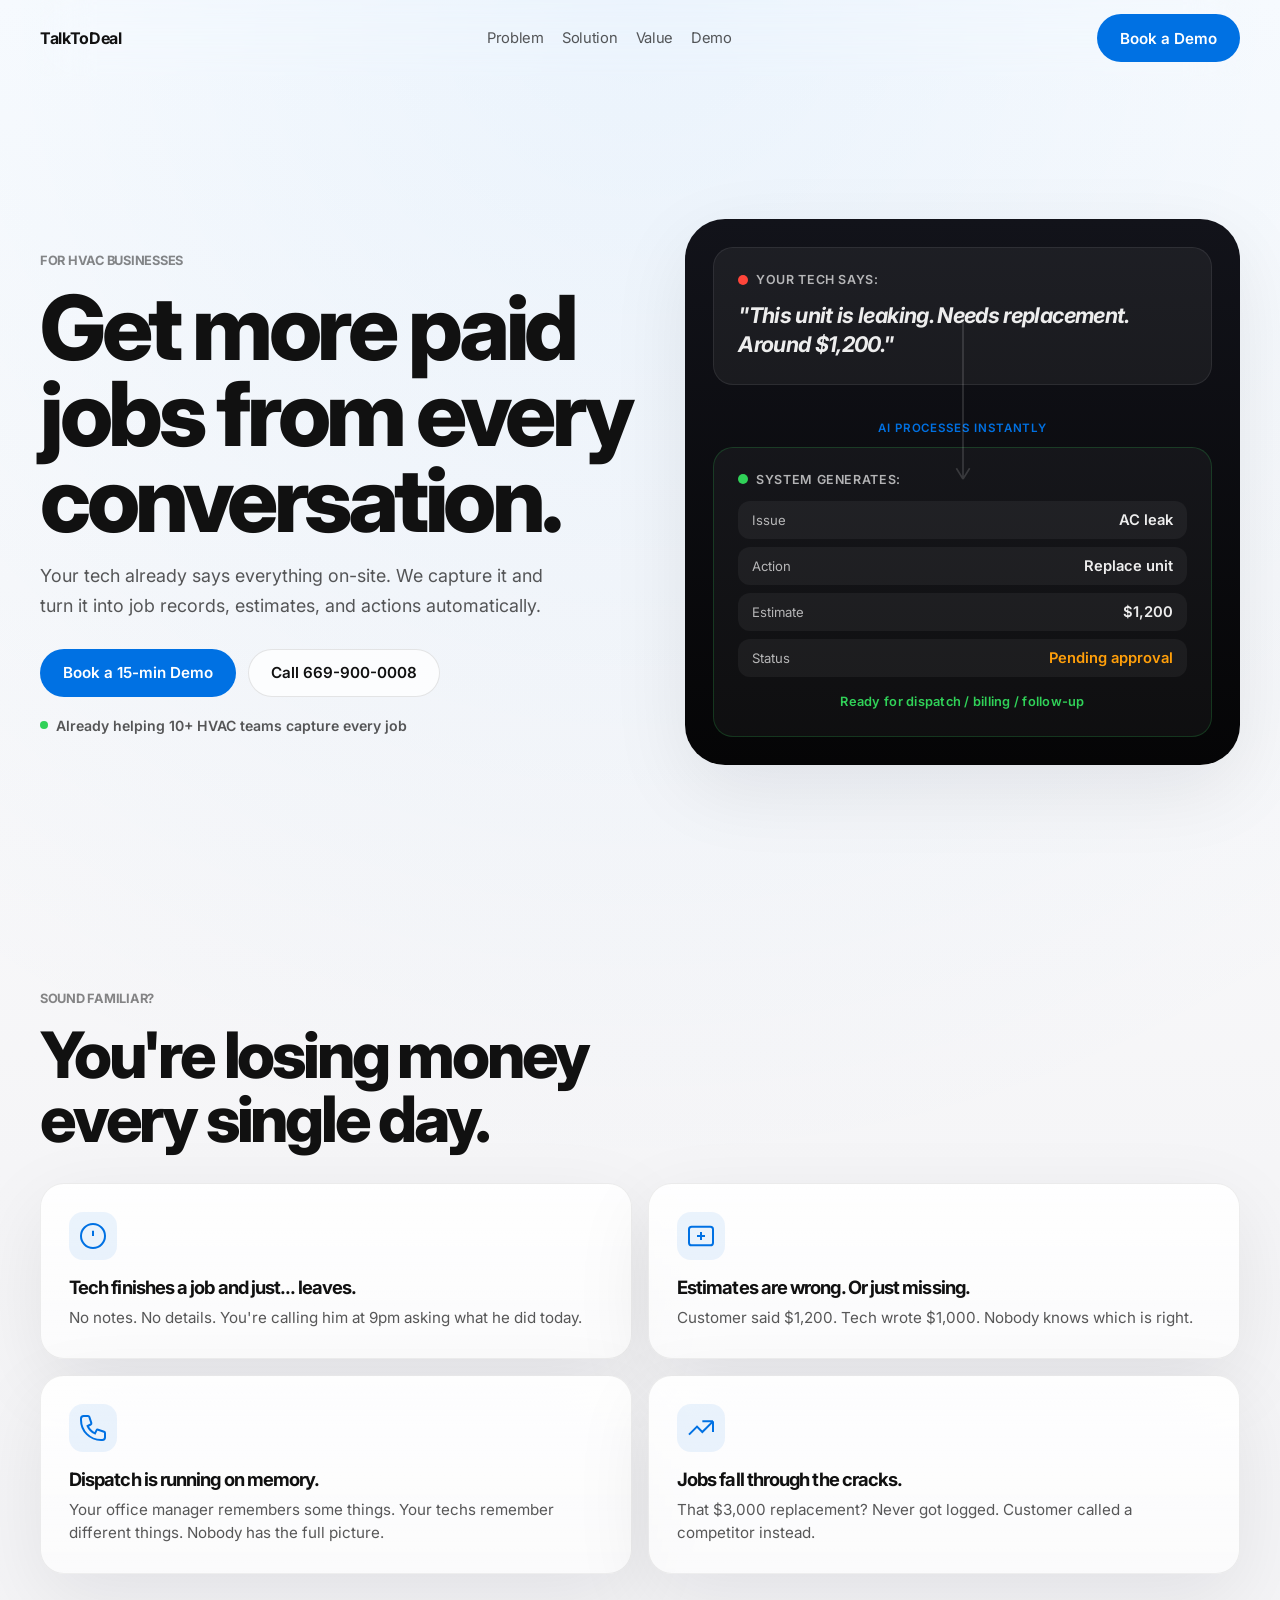
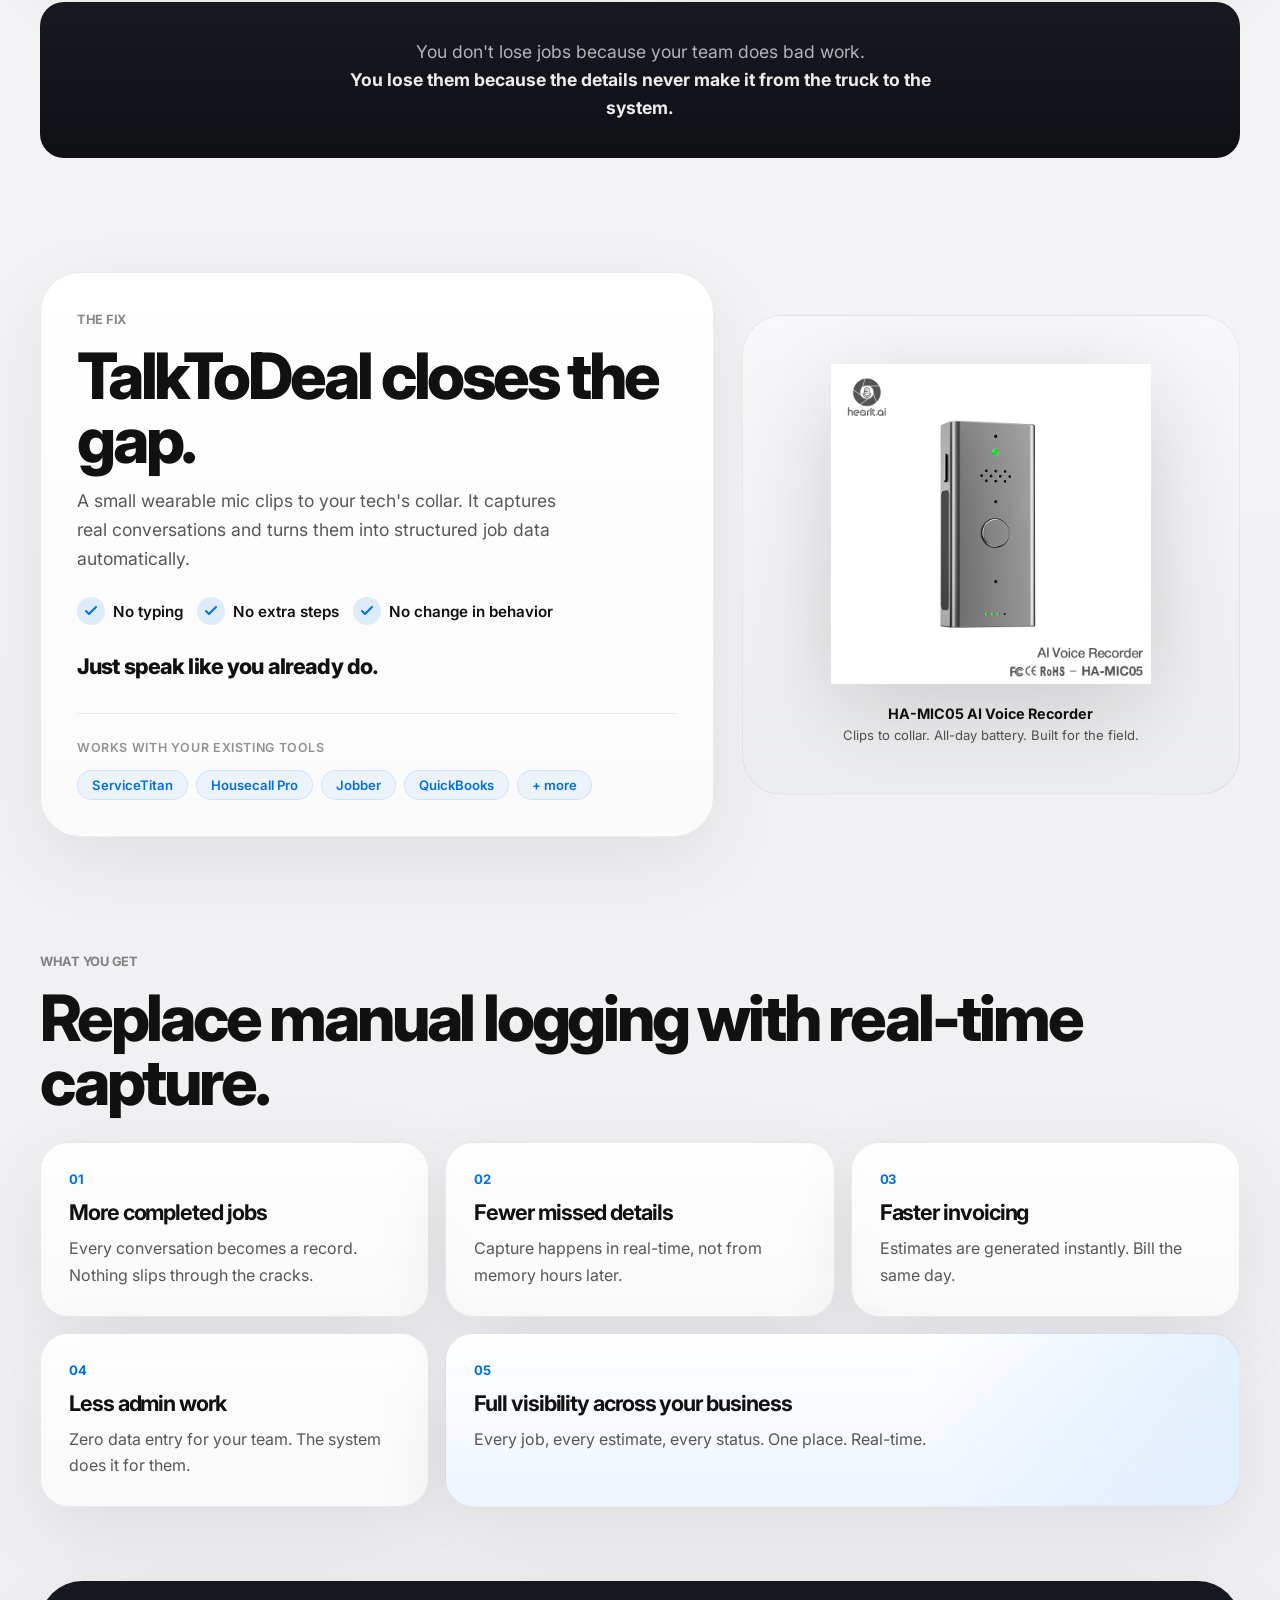
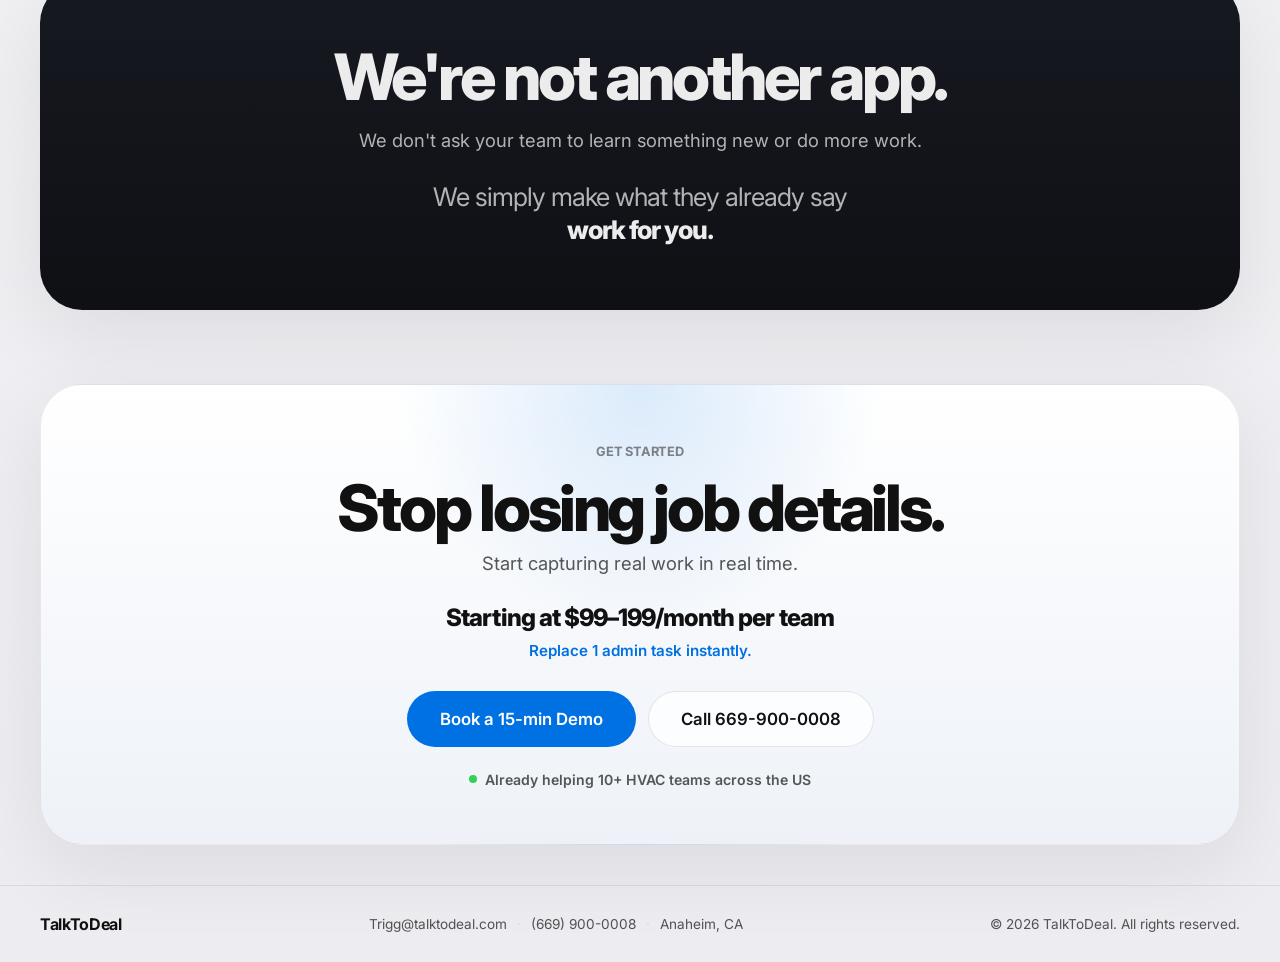
==== index.html @ 6508dcfc "HVAC landing page - production ready - Hero with live demo flow (speech → AI → structured data) - Pa" ====
<!DOCTYPE html>
<html lang="en">
<head>
  <meta charset="UTF-8">
  <meta name="viewport" content="width=device-width, initial-scale=1.0">
  <title>TalkToDeal | Turn Job Conversations Into Revenue</title>
  <meta
    name="description"
    content="TalkToDeal captures what your HVAC techs already say on-site and turns it into job records, estimates, and actions automatically. No typing. No extra steps."
  >
  <link rel="preconnect" href="https://fonts.googleapis.com">
  <link rel="preconnect" href="https://fonts.gstatic.com" crossorigin>
  <link
    href="https://fonts.googleapis.com/css2?family=Inter:wght@400;500;600;700;800&display=swap"
    rel="stylesheet"
  >
  <link rel="stylesheet" href="styles.css">
</head>
<body>
  <header class="topbar">
    <a class="brand" href="#hero">TalkToDeal</a>
    <nav class="topnav" aria-label="Primary">
      <a href="#pain">Problem</a>
      <a href="#solution">Solution</a>
      <a href="#value">Value</a>
      <a href="#cta">Demo</a>
    </nav>
    <a class="button primary nav-cta" href="https://calendar.app.google/aU3fdfyDQUxhAjFu5" target="_blank" rel="noopener">Book a Demo</a>
  </header>

  <main>
    <!-- ═══ Screen 1: Hero + Live Demo (merged) ═══ -->
    <section class="hero section" id="hero">
      <div class="hero-copy reveal">
        <p class="eyebrow">For HVAC businesses</p>
        <h1>Get more paid jobs from every conversation.</h1>
        <p class="hero-lead">
          Your tech already says everything on-site.
          We capture it and turn it into job records, estimates, and actions automatically.
        </p>
        <div class="actions">
          <a class="button primary" href="https://calendar.app.google/aU3fdfyDQUxhAjFu5" target="_blank" rel="noopener">Book a 15-min Demo</a>
          <a class="button secondary" href="tel:6699000008">Call 669-900-0008</a>
        </div>
        <div class="hero-proof">
          <span class="proof-dot"></span>
          Already helping 10+ HVAC teams capture every job
        </div>
      </div>

      <!-- Hero right: LIVE DEMO (not abstract art) -->
      <div class="hero-demo reveal">
        <div class="demo-input">
          <div class="demo-label">
            <span class="demo-dot recording"></span>
            Your tech says:
          </div>
          <blockquote>
            "This unit is leaking. Needs replacement. Around $1,200."
          </blockquote>
        </div>

        <div class="demo-arrow-h">
          <svg width="100%" height="24" viewBox="0 0 200 24" preserveAspectRatio="none">
            <path d="M0 12h180m0 0l-12-8m12 8l-12 8" stroke="rgba(255,255,255,0.3)" stroke-width="2" fill="none"/>
          </svg>
          <span>AI processes instantly</span>
        </div>

        <div class="demo-output-dark">
          <div class="demo-label">
            <span class="demo-dot generated"></span>
            System generates:
          </div>
          <div class="output-table-dark">
            <div class="output-row-dark">
              <span>Issue</span><strong>AC leak</strong>
            </div>
            <div class="output-row-dark">
              <span>Action</span><strong>Replace unit</strong>
            </div>
            <div class="output-row-dark">
              <span>Estimate</span><strong>$1,200</strong>
            </div>
            <div class="output-row-dark">
              <span>Status</span><strong class="status-orange">Pending approval</strong>
            </div>
          </div>
          <p class="output-ready">Ready for dispatch / billing / follow-up</p>
        </div>
      </div>
    </section>

    <!-- ═══ Screen 2: Pain Points (raw, real language) ═══ -->
    <section class="pain section" id="pain">
      <div class="pain-header reveal">
        <p class="eyebrow">Sound familiar?</p>
        <h2>You're losing money every single day.</h2>
      </div>

      <div class="pain-grid">
        <article class="pain-card reveal">
          <div class="pain-icon">
            <svg width="32" height="32" viewBox="0 0 24 24" fill="none" stroke="currentColor" stroke-width="1.5">
              <path d="M12 8v4m0 4h.01M21 12a9 9 0 11-18 0 9 9 0 0118 0z"/>
            </svg>
          </div>
          <h3>Tech finishes a job and just... leaves.</h3>
          <p>No notes. No details. You're calling him at 9pm asking what he did today.</p>
        </article>
        <article class="pain-card reveal">
          <div class="pain-icon">
            <svg width="32" height="32" viewBox="0 0 24 24" fill="none" stroke="currentColor" stroke-width="1.5">
              <path d="M9 12h6m-3-3v6m-7 4h14a2 2 0 002-2V7a2 2 0 00-2-2H5a2 2 0 00-2 2v10a2 2 0 002 2z"/>
            </svg>
          </div>
          <h3>Estimates are wrong. Or just missing.</h3>
          <p>Customer said $1,200. Tech wrote $1,000. Nobody knows which is right.</p>
        </article>
        <article class="pain-card reveal">
          <div class="pain-icon">
            <svg width="32" height="32" viewBox="0 0 24 24" fill="none" stroke="currentColor" stroke-width="1.5">
              <path d="M3 5a2 2 0 012-2h3.28a1 1 0 01.948.684l1.498 4.493a1 1 0 01-.502 1.21l-2.257 1.13a11.042 11.042 0 005.516 5.516l1.13-2.257a1 1 0 011.21-.502l4.493 1.498a1 1 0 01.684.949V19a2 2 0 01-2 2h-1C9.716 21 3 14.284 3 6V5z"/>
            </svg>
          </div>
          <h3>Dispatch is running on memory.</h3>
          <p>Your office manager remembers some things. Your techs remember different things. Nobody has the full picture.</p>
        </article>
        <article class="pain-card reveal">
          <div class="pain-icon">
            <svg width="32" height="32" viewBox="0 0 24 24" fill="none" stroke="currentColor" stroke-width="1.5">
              <path d="M13 7h8m0 0v8m0-8l-8 8-4-4-6 6"/>
            </svg>
          </div>
          <h3>Jobs fall through the cracks.</h3>
          <p>That $3,000 replacement? Never got logged. Customer called a competitor instead.</p>
        </article>
      </div>

      <div class="pain-bottom reveal">
        <p class="pain-insight">
          You don't lose jobs because your team does bad work.<br>
          <strong>You lose them because the details never make it from the truck to the system.</strong>
        </p>
      </div>
    </section>

    <!-- ═══ Screen 3: Solution + Real Product Photo ═══ -->
    <section class="solution section" id="solution">
      <div class="solution-content reveal">
        <p class="eyebrow">The Fix</p>
        <h2>TalkToDeal closes the gap.</h2>
        <p class="solution-lead">
          A small wearable mic clips to your tech's collar.
          It captures real conversations and turns them into structured job data automatically.
        </p>
        <div class="solution-points">
          <div class="sol-point">
            <span class="sol-check">
              <svg width="20" height="20" viewBox="0 0 20 20" fill="none">
                <path d="M5 10l3 3 7-7" stroke="#0071e3" stroke-width="2" stroke-linecap="round" stroke-linejoin="round"/>
              </svg>
            </span>
            No typing
          </div>
          <div class="sol-point">
            <span class="sol-check">
              <svg width="20" height="20" viewBox="0 0 20 20" fill="none">
                <path d="M5 10l3 3 7-7" stroke="#0071e3" stroke-width="2" stroke-linecap="round" stroke-linejoin="round"/>
              </svg>
            </span>
            No extra steps
          </div>
          <div class="sol-point">
            <span class="sol-check">
              <svg width="20" height="20" viewBox="0 0 20 20" fill="none">
                <path d="M5 10l3 3 7-7" stroke="#0071e3" stroke-width="2" stroke-linecap="round" stroke-linejoin="round"/>
              </svg>
            </span>
            No change in behavior
          </div>
        </div>
        <p class="solution-tagline">Just speak like you already do.</p>

        <!-- Integrations trust bar -->
        <div class="integrations">
          <p class="integrations-label">Works with your existing tools</p>
          <div class="integrations-list">
            <span class="integration-chip">ServiceTitan</span>
            <span class="integration-chip">Housecall Pro</span>
            <span class="integration-chip">Jobber</span>
            <span class="integration-chip">QuickBooks</span>
            <span class="integration-chip">+ more</span>
          </div>
        </div>
      </div>

      <div class="solution-visual reveal">
        <img
          src="HA-MIC05.png"
          alt="TalkToDeal HA-MIC05 AI Voice Recorder - wearable microphone for HVAC techs"
          class="product-photo"
          width="400"
          height="400"
          loading="lazy"
        >
        <p class="product-caption">HA-MIC05 AI Voice Recorder<br><span>Clips to collar. All-day battery. Built for the field.</span></p>
      </div>
    </section>

    <!-- ═══ Screen 4: Value ═══ -->
    <section class="value section" id="value">
      <div class="section-head reveal">
        <p class="eyebrow">What You Get</p>
        <h2>Replace manual logging with real-time capture.</h2>
      </div>

      <div class="value-grid">
        <article class="value-card reveal">
          <div class="value-num">01</div>
          <h3>More completed jobs</h3>
          <p>Every conversation becomes a record. Nothing slips through the cracks.</p>
        </article>
        <article class="value-card reveal">
          <div class="value-num">02</div>
          <h3>Fewer missed details</h3>
          <p>Capture happens in real-time, not from memory hours later.</p>
        </article>
        <article class="value-card reveal">
          <div class="value-num">03</div>
          <h3>Faster invoicing</h3>
          <p>Estimates are generated instantly. Bill the same day.</p>
        </article>
        <article class="value-card reveal">
          <div class="value-num">04</div>
          <h3>Less admin work</h3>
          <p>Zero data entry for your team. The system does it for them.</p>
        </article>
        <article class="value-card large reveal">
          <div class="value-num">05</div>
          <h3>Full visibility across your business</h3>
          <p>Every job, every estimate, every status. One place. Real-time.</p>
        </article>
      </div>
    </section>

    <!-- ═══ Screen 5: Differentiator ═══ -->
    <section class="diff section" id="diff">
      <div class="diff-panel reveal">
        <h2>We're not another app.</h2>
        <p class="diff-sub">
          We don't ask your team to learn something new or do more work.
        </p>
        <p class="diff-tagline">
          We simply make what they already say<br>
          <strong>work for you.</strong>
        </p>
      </div>
    </section>

    <!-- ═══ Screen 6: CTA ═══ -->
    <section class="closing section" id="cta">
      <div class="closing-panel reveal">
        <p class="eyebrow">Get Started</p>
        <h2>Stop losing job details.</h2>
        <p class="closing-sub">Start capturing real work in real time.</p>
        <div class="closing-price">Starting at $99&ndash;199/month per team</div>
        <p class="closing-value">Replace 1 admin task instantly.</p>
        <div class="actions">
          <a class="button primary large-btn" href="https://calendar.app.google/aU3fdfyDQUxhAjFu5" target="_blank" rel="noopener">Book a 15-min Demo</a>
          <a class="button secondary large-btn" href="tel:6699000008">Call 669-900-0008</a>
        </div>
        <div class="closing-proof">
          <span class="proof-dot"></span>
          Already helping 10+ HVAC teams across the US
        </div>
      </div>
    </section>
  </main>

  <footer class="footer">
    <div class="footer-inner">
      <span class="brand">TalkToDeal</span>
      <div class="footer-contact">
        <a href="mailto:Trigg@talktodeal.com">Trigg@talktodeal.com</a>
        <span class="footer-sep">&middot;</span>
        <a href="tel:6699000008">(669) 900-0008</a>
        <span class="footer-sep">&middot;</span>
        <span>Anaheim, CA</span>
      </div>
      <span class="footer-copy">&copy; 2026 TalkToDeal. All rights reserved.</span>
    </div>
  </footer>

  <script src="script.js"></script>
</body>
</html>
---- styles.css ----
:root {
  --bg: #f5f5f7;
  --surface: #ffffff;
  --surface-soft: rgba(255, 255, 255, 0.7);
  --surface-dark: #0f1014;
  --surface-dark-soft: #171921;
  --text: #111111;
  --text-soft: rgba(17, 17, 17, 0.7);
  --text-inverse: rgba(255, 255, 255, 0.92);
  --text-inverse-soft: rgba(255, 255, 255, 0.68);
  --line: rgba(17, 17, 17, 0.08);
  --accent: #0071e3;
  --accent-soft: rgba(0, 113, 227, 0.12);
  --green: #30d158;
  --orange: #ff9f0a;
  --shadow: 0 24px 80px rgba(15, 16, 20, 0.08);
  --radius-xl: 40px;
  --radius-lg: 28px;
  --radius-md: 22px;
  --width: min(1200px, calc(100% - 32px));
}

*,
*::before,
*::after {
  box-sizing: border-box;
}

html {
  scroll-behavior: smooth;
}

body {
  margin: 0;
  font-family: "Inter", sans-serif;
  color: var(--text);
  background:
    radial-gradient(circle at top center, rgba(0, 113, 227, 0.08), transparent 28%),
    linear-gradient(180deg, #ffffff 0%, #f5f5f7 28%, #ededf1 100%);
}

a {
  color: inherit;
  text-decoration: none;
}

img {
  max-width: 100%;
  display: block;
}

/* ─── Topbar ─── */

.topbar {
  position: sticky;
  top: 0;
  z-index: 30;
  width: var(--width);
  margin: 0 auto;
  padding: 14px 0;
  display: flex;
  justify-content: space-between;
  align-items: center;
  gap: 20px;
  backdrop-filter: blur(24px);
  -webkit-backdrop-filter: blur(24px);
}

.brand,
.topnav a,
.eyebrow,
.card-label,
.value-num {
  letter-spacing: -0.02em;
}

.brand {
  font-size: 1rem;
  font-weight: 700;
}

.topnav {
  display: flex;
  flex-wrap: wrap;
  gap: 18px;
  font-size: 0.92rem;
  color: var(--text-soft);
}

.topnav a:hover {
  color: var(--text);
}

.nav-cta {
  min-height: 38px;
  padding: 0 16px;
  font-size: 0.88rem;
}

/* ─── Global ─── */

.section {
  width: var(--width);
  margin: 0 auto;
  padding: 34px 0;
}

.eyebrow {
  margin: 0 0 14px;
  font-size: 0.8rem;
  font-weight: 700;
  text-transform: uppercase;
  color: rgba(17, 17, 17, 0.5);
}

h1, h2, h3 {
  margin: 0;
  letter-spacing: -0.05em;
}

h1 {
  font-size: clamp(3rem, 7vw, 5.6rem);
  line-height: 0.96;
  font-weight: 800;
}

h2 {
  font-size: clamp(2.2rem, 5vw, 4rem);
  line-height: 1;
  font-weight: 800;
}

h3 {
  font-size: 1.35rem;
  line-height: 1.1;
  font-weight: 700;
}

p {
  margin: 0;
  color: var(--text-soft);
  line-height: 1.65;
  font-size: 1rem;
}

.actions {
  margin-top: 28px;
  display: flex;
  flex-wrap: wrap;
  gap: 12px;
}

.button {
  min-height: 48px;
  padding: 0 22px;
  display: inline-flex;
  align-items: center;
  justify-content: center;
  border-radius: 999px;
  border: 1px solid transparent;
  font-weight: 600;
  font-size: 0.95rem;
  cursor: pointer;
  transition: transform 180ms ease, background-color 180ms ease, border-color 180ms ease;
}

.button:hover,
.button:focus-visible {
  transform: translateY(-1px);
}

.button.primary {
  background: var(--accent);
  color: #fff;
}

.button.primary:hover {
  background: #005bb5;
}

.button.secondary {
  background: rgba(255, 255, 255, 0.75);
  border-color: rgba(17, 17, 17, 0.1);
}

.button.secondary:hover {
  background: rgba(255, 255, 255, 0.95);
}

.large-btn {
  min-height: 56px;
  padding: 0 32px;
  font-size: 1.05rem;
}

.section-head {
  margin-bottom: 28px;
}

.section-head.center {
  text-align: center;
}

.section-head.center h2 {
  margin: 0 auto;
  max-width: 18ch;
}

/* ─── Hero ─── */

.hero {
  min-height: calc(100vh - 68px);
  display: grid;
  grid-template-columns: 1.05fr 0.95fr;
  gap: 32px;
  align-items: center;
}

.hero-lead {
  max-width: 48ch;
  font-size: 1.12rem;
  margin-top: 18px;
}

.hero-proof,
.closing-proof {
  display: flex;
  align-items: center;
  gap: 8px;
  margin-top: 20px;
  font-size: 0.88rem;
  font-weight: 600;
  color: var(--text-soft);
}

.proof-dot {
  width: 8px;
  height: 8px;
  border-radius: 50%;
  background: var(--green);
  flex-shrink: 0;
  animation: blink 2s ease-in-out infinite;
}

.closing-proof {
  justify-content: center;
  margin-top: 24px;
}

/* ─── Hero Demo (right side) ─── */

.hero-demo {
  border-radius: var(--radius-xl);
  overflow: hidden;
  background: linear-gradient(180deg, #12131a 0%, #050506 100%);
  box-shadow: var(--shadow);
  padding: 28px;
  display: flex;
  flex-direction: column;
  gap: 0;
}

.demo-input {
  padding: 24px;
  border-radius: 20px;
  background: rgba(255, 255, 255, 0.05);
  border: 1px solid rgba(255, 255, 255, 0.08);
}

.demo-label {
  display: flex;
  align-items: center;
  gap: 8px;
  font-size: 0.78rem;
  font-weight: 600;
  text-transform: uppercase;
  letter-spacing: 0.05em;
  margin-bottom: 14px;
  color: var(--text-inverse-soft);
}

.demo-dot {
  width: 10px;
  height: 10px;
  border-radius: 50%;
  flex-shrink: 0;
}

.demo-dot.recording {
  background: #ff453a;
  animation: blink 1.5s ease-in-out infinite;
}

.demo-dot.generated {
  background: var(--green);
}

@keyframes blink {
  0%, 100% { opacity: 1; }
  50% { opacity: 0.3; }
}

.demo-input blockquote {
  margin: 0;
  font-size: 1.35rem;
  line-height: 1.35;
  font-weight: 700;
  letter-spacing: -0.03em;
  color: var(--text-inverse);
  font-style: italic;
}

/* Arrow between input → output */
.demo-arrow-h {
  display: flex;
  flex-direction: column;
  align-items: center;
  padding: 12px 0;
  gap: 4px;
}

.demo-arrow-h svg {
  width: 100%;
  max-width: 180px;
  height: 20px;
  transform: rotate(90deg);
  opacity: 0.5;
}

.demo-arrow-h span {
  font-size: 0.72rem;
  font-weight: 600;
  text-transform: uppercase;
  letter-spacing: 0.08em;
  color: var(--accent);
}

/* Output (dark theme, inside hero) */
.demo-output-dark {
  padding: 24px;
  border-radius: 20px;
  background: rgba(255, 255, 255, 0.04);
  border: 1px solid rgba(48, 209, 88, 0.2);
}

.demo-output-dark .demo-label {
  color: var(--text-inverse-soft);
}

.output-table-dark {
  display: grid;
  gap: 8px;
}

.output-row-dark {
  display: flex;
  justify-content: space-between;
  align-items: center;
  padding: 10px 14px;
  border-radius: 12px;
  background: rgba(255, 255, 255, 0.05);
}

.output-row-dark span {
  font-size: 0.82rem;
  color: var(--text-inverse-soft);
}

.output-row-dark strong {
  font-size: 0.92rem;
  color: var(--text-inverse);
  font-weight: 600;
}

.status-orange {
  color: var(--orange) !important;
}

.output-ready {
  margin-top: 14px;
  text-align: center;
  font-size: 0.8rem;
  font-weight: 600;
  color: var(--green);
  letter-spacing: 0.02em;
}

/* ─── Pain Points ─── */

.pain {
  padding-top: 80px;
}

.pain-header {
  margin-bottom: 32px;
}

.pain-header h2 {
  max-width: 14ch;
}

.pain-grid {
  display: grid;
  grid-template-columns: repeat(2, 1fr);
  gap: 16px;
  margin-bottom: 28px;
}

.pain-card {
  padding: 28px;
  border-radius: 24px;
  background: linear-gradient(180deg, rgba(255, 255, 255, 0.92), rgba(255, 255, 255, 0.64));
  border: 1px solid rgba(17, 17, 17, 0.07);
  box-shadow: var(--shadow);
}

.pain-icon {
  width: 48px;
  height: 48px;
  display: grid;
  place-items: center;
  border-radius: 14px;
  background: rgba(0, 113, 227, 0.08);
  color: var(--accent);
  margin-bottom: 16px;
}

.pain-card h3 {
  font-size: 1.15rem;
  line-height: 1.25;
  margin-bottom: 8px;
  color: var(--text);
}

.pain-card p {
  font-size: 0.95rem;
  color: var(--text-soft);
  line-height: 1.5;
}

.pain-bottom {
  text-align: center;
  padding: 36px;
  border-radius: 24px;
  background: linear-gradient(180deg, #171921 0%, #0f1014 100%);
}

.pain-insight {
  color: var(--text-inverse-soft);
  font-size: 1.1rem;
  line-height: 1.6;
  max-width: 56ch;
  margin: 0 auto;
}

.pain-insight strong {
  color: var(--text-inverse);
}

/* ─── Solution ─── */

.solution {
  padding-top: 80px;
  display: grid;
  grid-template-columns: 1.15fr 0.85fr;
  gap: 28px;
  align-items: center;
}

.solution-content {
  padding: 36px;
  border-radius: var(--radius-xl);
  background: linear-gradient(180deg, rgba(255, 255, 255, 0.95), rgba(255, 255, 255, 0.68));
  border: 1px solid rgba(17, 17, 17, 0.08);
  box-shadow: var(--shadow);
}

.solution-lead {
  max-width: 44ch;
  font-size: 1.1rem;
  margin-top: 14px;
}

.solution-points {
  margin-top: 24px;
  display: flex;
  flex-wrap: wrap;
  gap: 14px;
}

.sol-point {
  display: flex;
  align-items: center;
  gap: 8px;
  font-weight: 600;
  font-size: 0.95rem;
  color: var(--text);
}

.sol-check {
  width: 28px;
  height: 28px;
  display: grid;
  place-items: center;
  border-radius: 50%;
  background: var(--accent-soft);
  flex-shrink: 0;
}

.solution-tagline {
  margin-top: 24px;
  font-size: 1.35rem;
  font-weight: 800;
  letter-spacing: -0.04em;
  color: var(--text);
}

/* Integrations bar */
.integrations {
  margin-top: 28px;
  padding-top: 24px;
  border-top: 1px solid var(--line);
}

.integrations-label {
  font-size: 0.78rem;
  font-weight: 600;
  text-transform: uppercase;
  letter-spacing: 0.05em;
  color: rgba(17, 17, 17, 0.45);
  margin-bottom: 12px;
}

.integrations-list {
  display: flex;
  flex-wrap: wrap;
  gap: 8px;
}

.integration-chip {
  padding: 6px 14px;
  border-radius: 999px;
  background: rgba(0, 113, 227, 0.06);
  border: 1px solid rgba(0, 113, 227, 0.12);
  font-size: 0.82rem;
  font-weight: 600;
  color: var(--accent);
}

/* Product photo */
.solution-visual {
  display: flex;
  flex-direction: column;
  align-items: center;
  justify-content: center;
  gap: 20px;
  min-height: 480px;
  border-radius: var(--radius-xl);
  background:
    radial-gradient(circle at 50% 40%, rgba(255, 255, 255, 0.06), transparent 40%),
    linear-gradient(180deg, #f8f8fa 0%, #ecedef 100%);
  border: 1px solid rgba(17, 17, 17, 0.06);
  overflow: hidden;
  padding: 40px;
}

.product-photo {
  width: min(320px, 80%);
  height: auto;
  object-fit: contain;
  filter: drop-shadow(0 24px 48px rgba(0, 0, 0, 0.15));
}

.product-caption {
  text-align: center;
  font-size: 0.9rem;
  font-weight: 700;
  color: var(--text);
  line-height: 1.4;
}

.product-caption span {
  font-weight: 400;
  font-size: 0.82rem;
  color: var(--text-soft);
}

/* ─── Value ─── */

.value {
  padding-top: 80px;
}

.value-grid {
  display: grid;
  grid-template-columns: repeat(3, 1fr);
  gap: 16px;
}

.value-card {
  padding: 28px;
  border-radius: 28px;
  background: linear-gradient(180deg, rgba(255, 255, 255, 0.92), rgba(255, 255, 255, 0.64));
  border: 1px solid rgba(17, 17, 17, 0.08);
  box-shadow: var(--shadow);
}

.value-card.large {
  grid-column: span 2;
  background:
    radial-gradient(circle at top right, rgba(0, 113, 227, 0.1), transparent 40%),
    linear-gradient(180deg, #ffffff 0%, #eef5ff 100%);
}

.value-num {
  font-size: 0.82rem;
  font-weight: 700;
  color: var(--accent);
  margin-bottom: 14px;
}

.value-card h3 {
  margin-bottom: 10px;
}

/* ─── Differentiator ─── */

.diff {
  padding-top: 40px;
}

.diff-panel {
  text-align: center;
  padding: 64px 32px;
  border-radius: 42px;
  background: linear-gradient(180deg, #171921 0%, #0f1014 100%);
  box-shadow: var(--shadow);
}

.diff-panel h2 {
  color: var(--text-inverse);
  max-width: none;
}

.diff-sub {
  margin-top: 16px;
  font-size: 1.15rem;
  color: var(--text-inverse-soft);
}

.diff-tagline {
  margin-top: 24px;
  font-size: 1.6rem;
  letter-spacing: -0.04em;
  color: var(--text-inverse-soft);
  line-height: 1.3;
}

.diff-tagline strong {
  color: var(--text-inverse);
  font-weight: 800;
}

/* ─── Closing CTA ─── */

.closing {
  padding-top: 40px;
  padding-bottom: 40px;
}

.closing-panel {
  padding: 56px;
  border-radius: 42px;
  background:
    radial-gradient(circle at top center, rgba(0, 113, 227, 0.14), transparent 32%),
    linear-gradient(180deg, #ffffff 0%, #eef2f8 100%);
  border: 1px solid rgba(17, 17, 17, 0.08);
  box-shadow: var(--shadow);
  text-align: center;
}

.closing-panel h2 {
  max-width: none;
}

.closing-sub {
  margin-top: 8px;
  font-size: 1.15rem;
}

.closing-price {
  margin-top: 24px;
  font-size: 1.5rem;
  font-weight: 800;
  letter-spacing: -0.04em;
  color: var(--text);
}

.closing-value {
  margin-top: 6px;
  font-size: 0.95rem;
  color: var(--accent);
  font-weight: 600;
}

.closing-panel .actions {
  justify-content: center;
}

/* ─── Footer ─── */

.footer {
  padding: 28px 0;
  border-top: 1px solid var(--line);
}

.footer-inner {
  width: var(--width);
  margin: 0 auto;
  display: flex;
  justify-content: space-between;
  align-items: center;
  flex-wrap: wrap;
  gap: 12px;
}

.footer-contact {
  display: flex;
  align-items: center;
  gap: 10px;
  font-size: 0.85rem;
  color: var(--text-soft);
}

.footer-contact a:hover {
  color: var(--accent);
}

.footer-sep {
  color: var(--line);
}

.footer-copy {
  font-size: 0.85rem;
  color: var(--text-soft);
}

/* ─── Reveal Animation ─── */

.reveal {
  opacity: 0;
  transform: translateY(28px);
  transition: opacity 700ms ease, transform 700ms ease;
}

.reveal.is-visible {
  opacity: 1;
  transform: translateY(0);
}

/* ─── Responsive ─── */

@media (max-width: 980px) {
  .hero,
  .solution {
    grid-template-columns: 1fr;
  }

  .pain-grid,
  .value-grid {
    grid-template-columns: repeat(2, 1fr);
  }

  .value-card.large {
    grid-column: span 2;
  }

  .hero-demo {
    min-height: auto;
  }

  .solution-visual {
    min-height: 360px;
  }

  .nav-cta {
    display: none;
  }
}

@media (max-width: 720px) {
  :root {
    --width: min(1200px, calc(100% - 20px));
  }

  .topbar {
    position: static;
    padding: 16px 0 6px;
    flex-wrap: wrap;
  }

  .topnav {
    gap: 12px;
    font-size: 0.85rem;
  }

  .section {
    padding: 24px 0;
  }

  .hero {
    min-height: auto;
    padding-top: 8px;
  }

  .pain-grid,
  .value-grid {
    grid-template-columns: 1fr;
  }

  .value-card.large {
    grid-column: span 1;
  }

  .hero-demo,
  .solution-visual,
  .solution-content,
  .closing-panel,
  .value-card,
  .pain-card,
  .demo-input,
  .demo-output-dark,
  .diff-panel,
  .pain-bottom {
    border-radius: 24px;
  }

  .hero-demo {
    padding: 20px;
  }

  .closing-panel {
    padding: 32px 24px;
  }

  .diff-panel {
    padding: 40px 24px;
  }

  .diff-tagline {
    font-size: 1.3rem;
  }

  .closing-price {
    font-size: 1.25rem;
  }

  .pain, .solution, .demo, .value {
    padding-top: 48px;
  }

  .solution-visual {
    min-height: 320px;
    padding: 28px;
  }

  .product-photo {
    width: min(240px, 70%);
  }
}
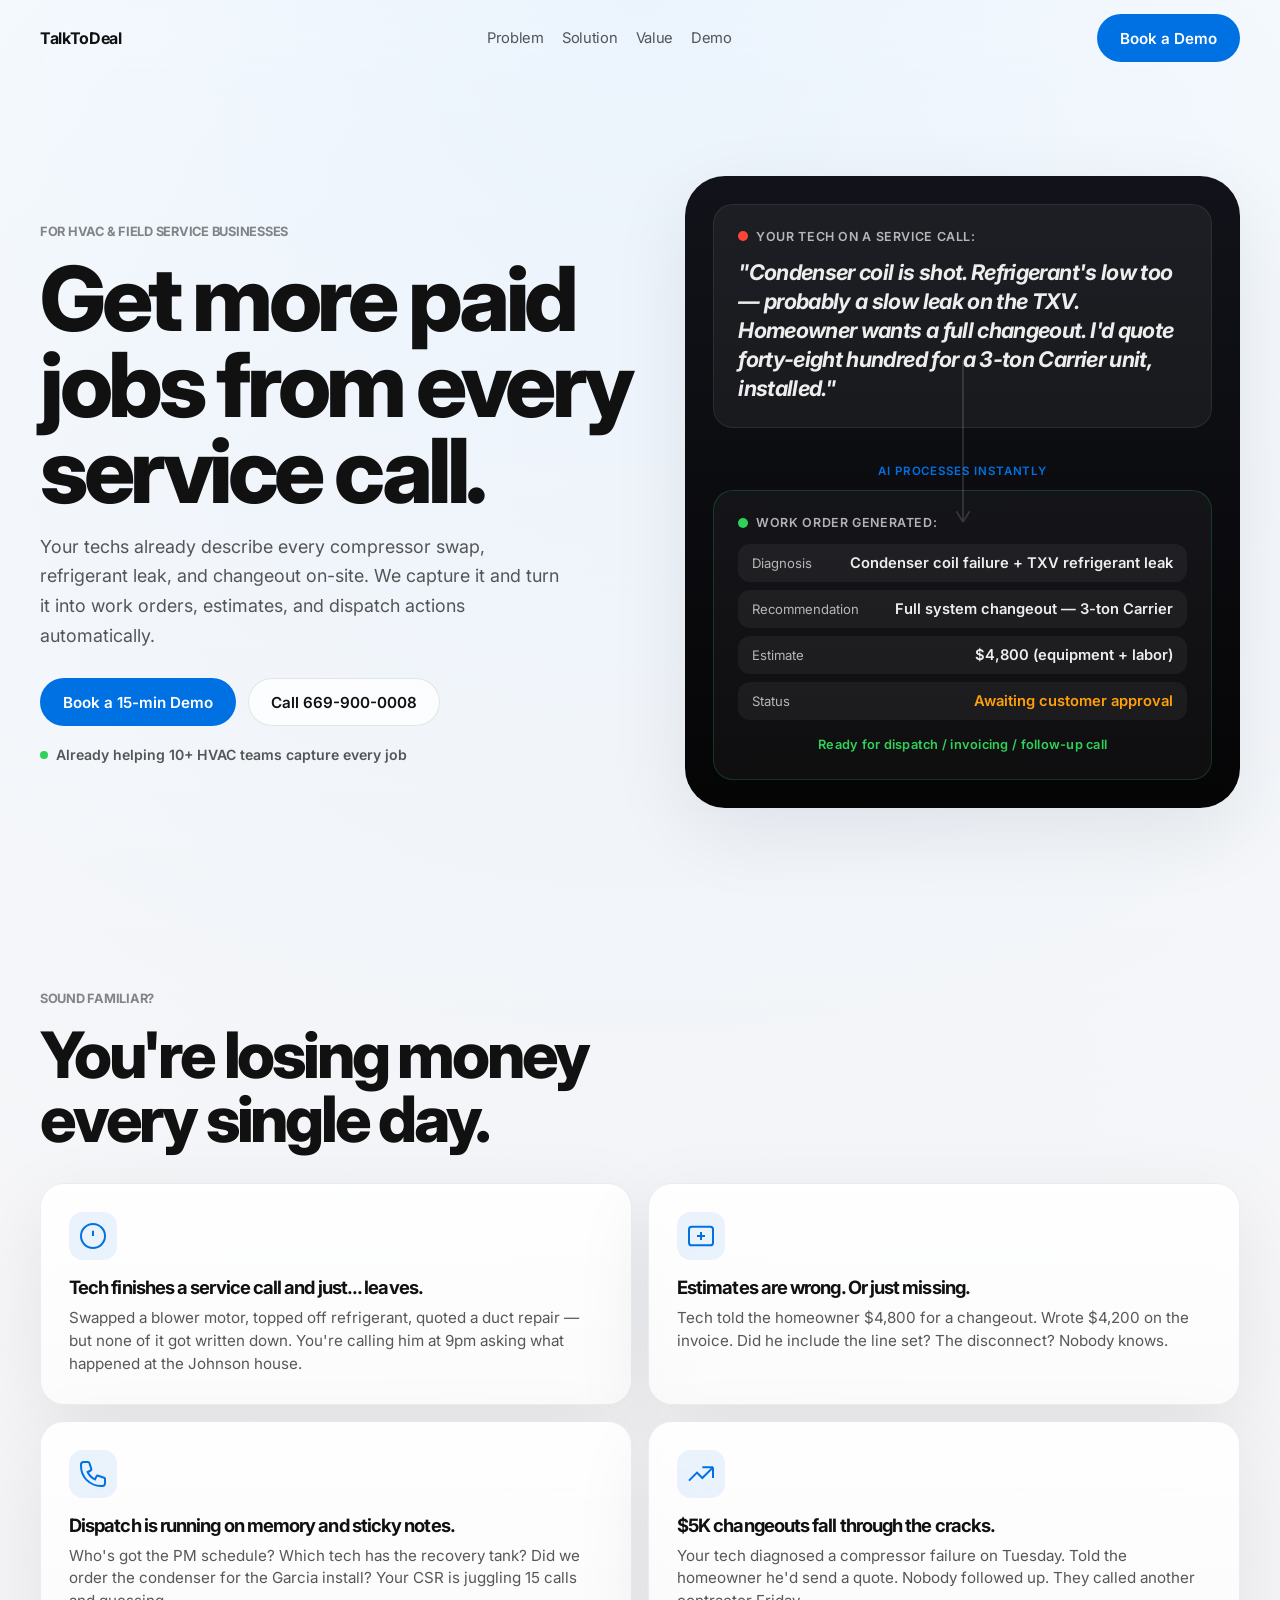
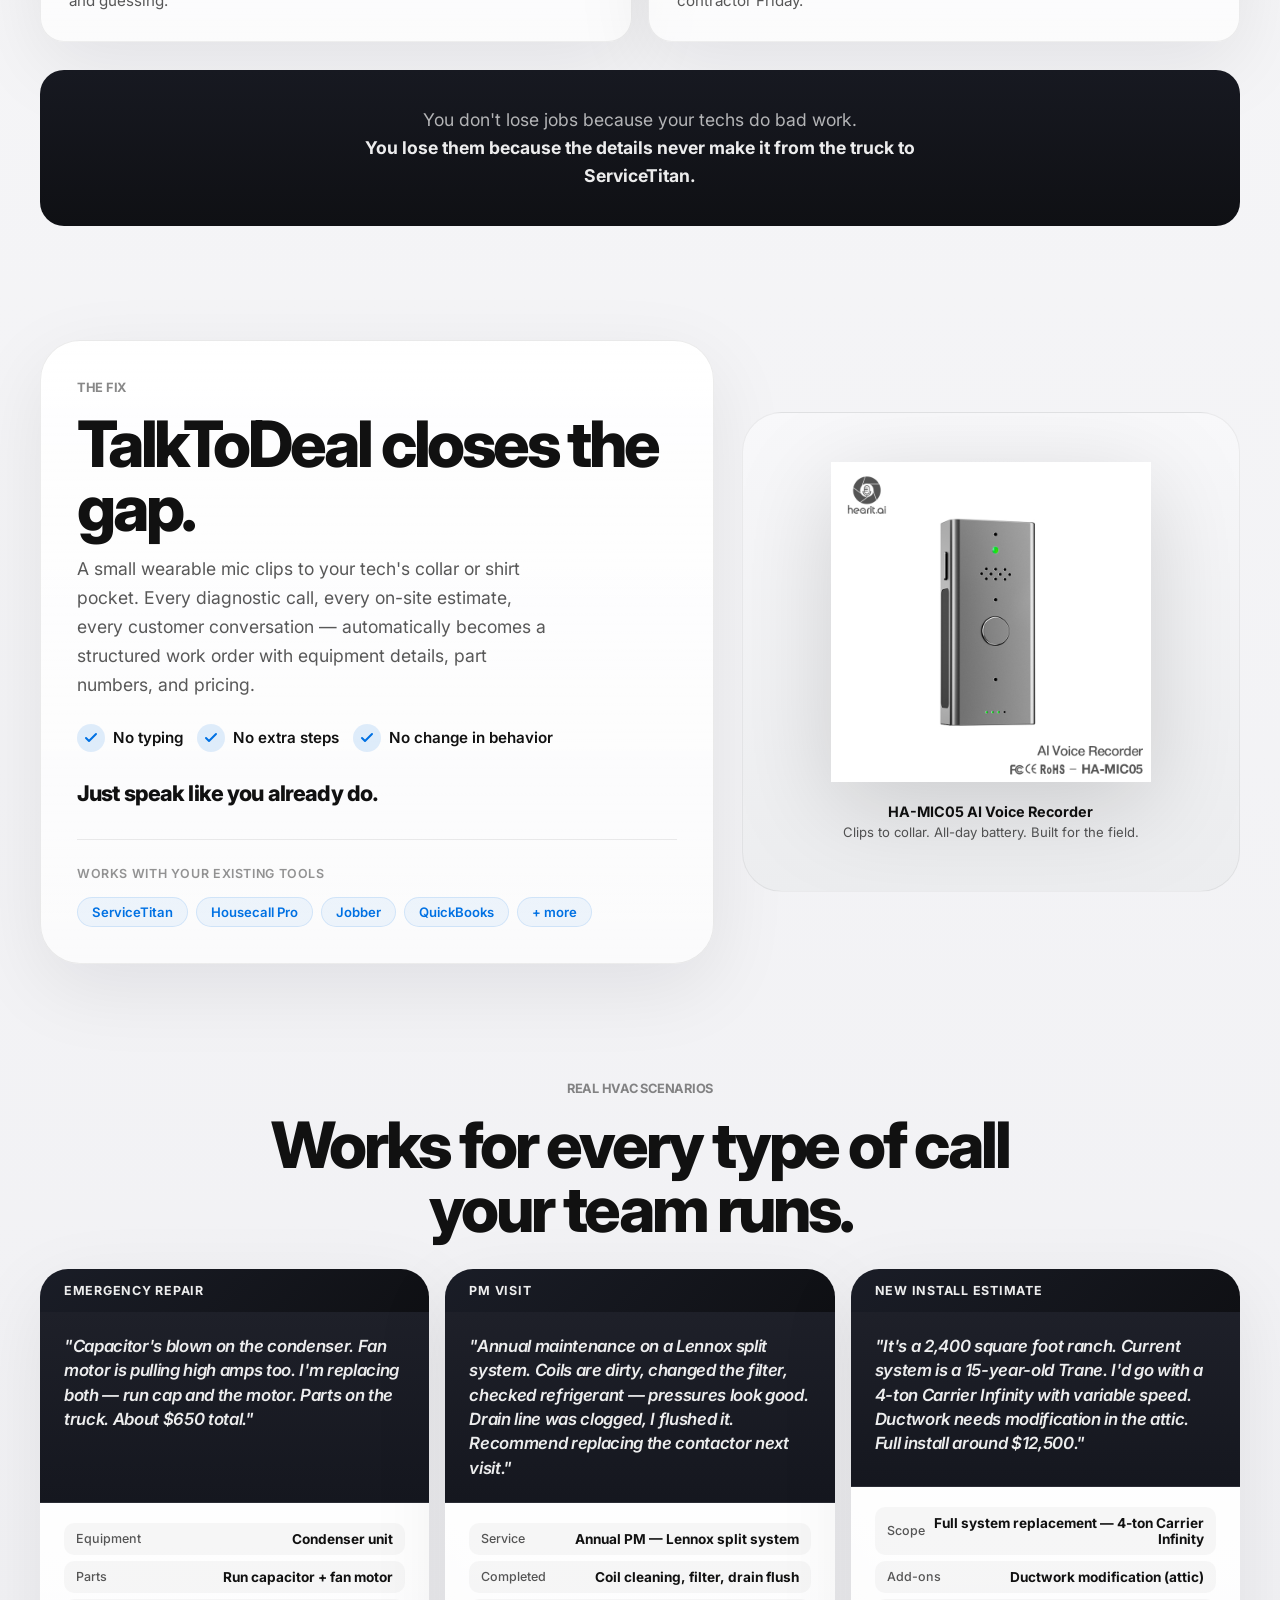
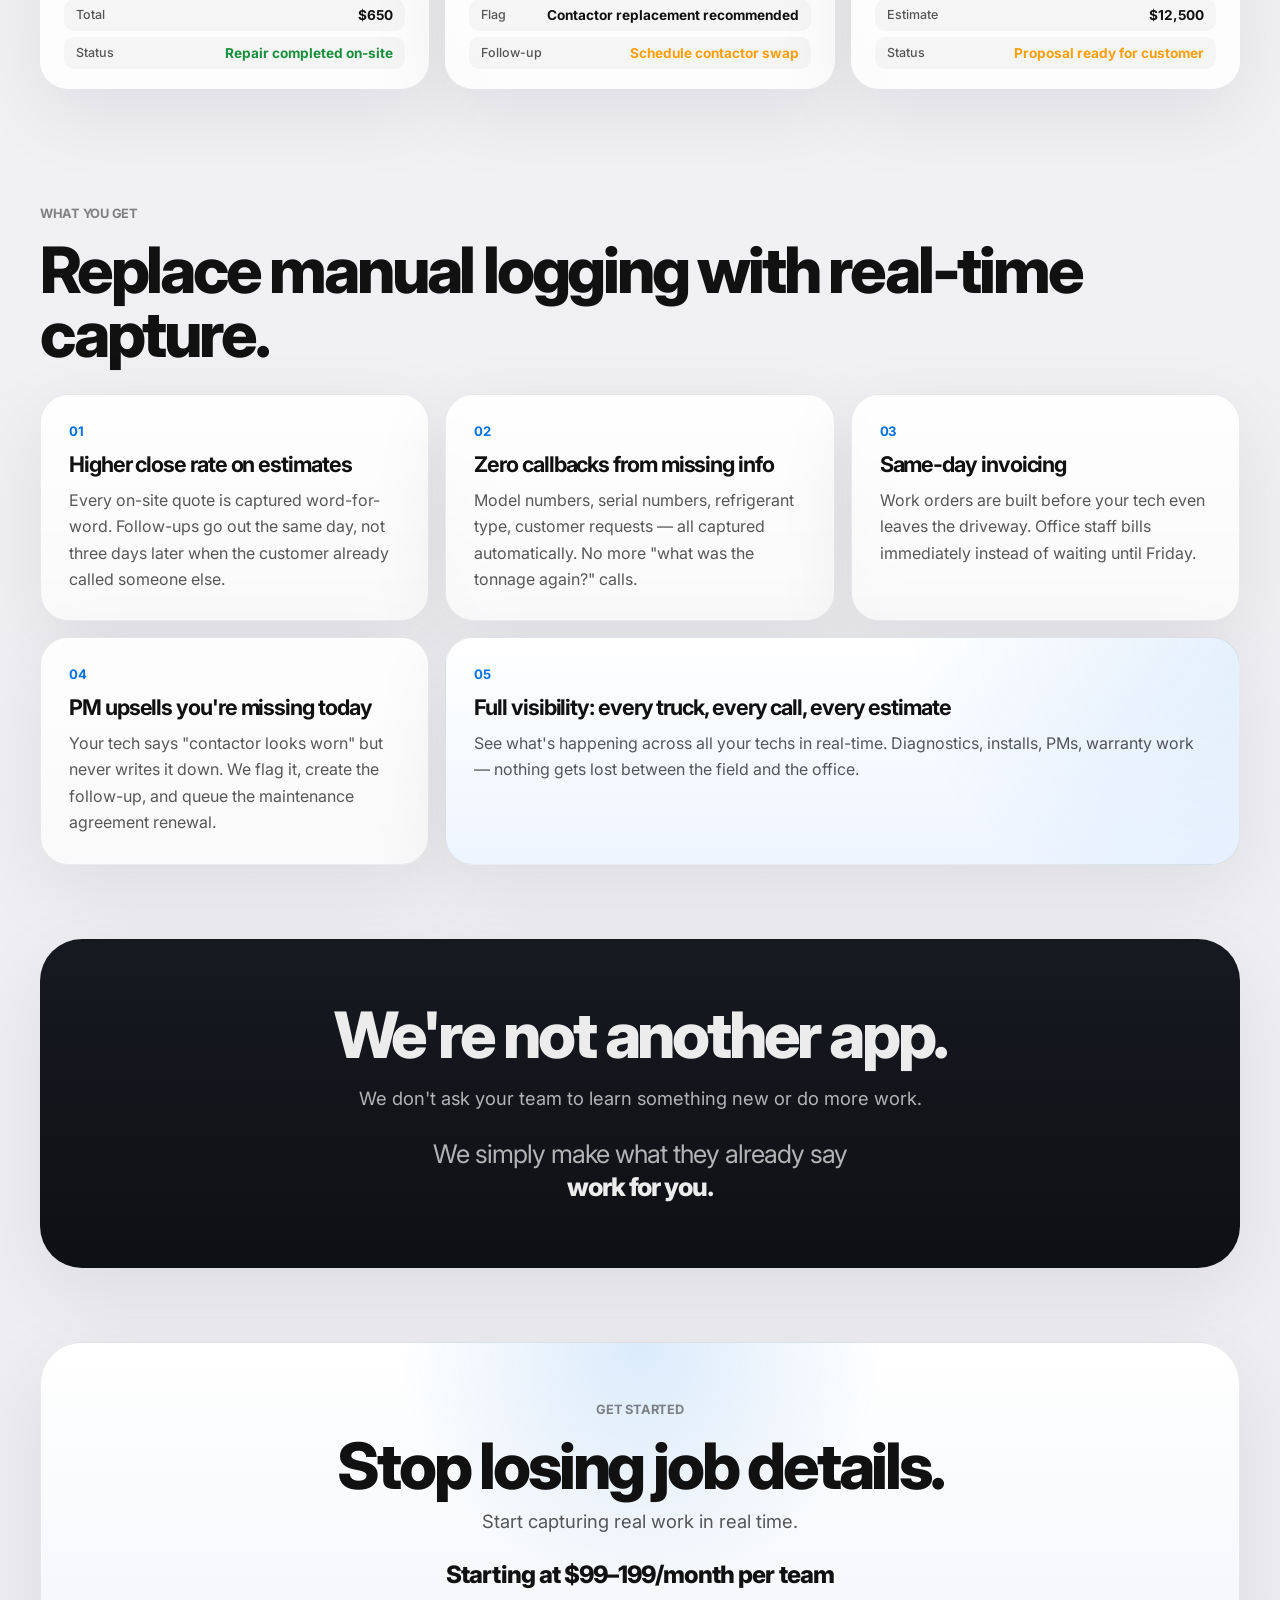
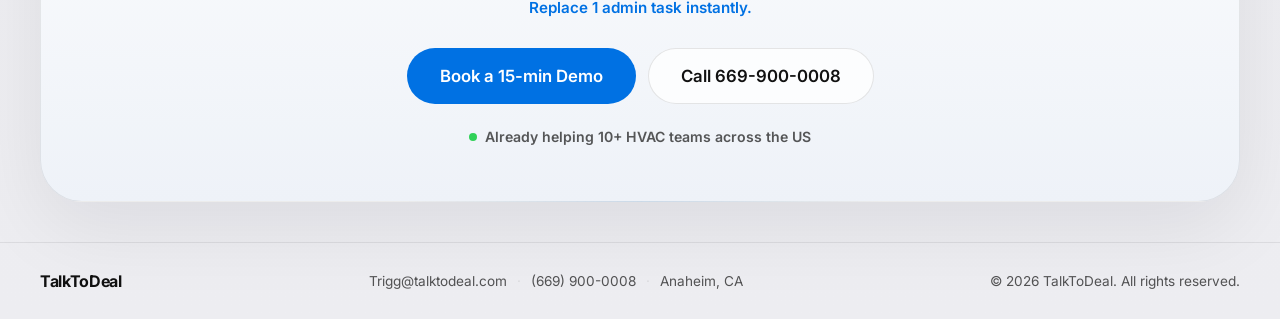
==== commit a0b7df11: "Add HVAC industry-specific language throughout - Hero demo: real tech diagnosis (condenser coil, TXV" ====
--- a/index.html
+++ b/index.html
@@ -3,11 +3,12 @@
 <head>
   <meta charset="UTF-8">
   <meta name="viewport" content="width=device-width, initial-scale=1.0">
-  <title>TalkToDeal | Turn Job Conversations Into Revenue</title>
+  <title>TalkToDeal | HVAC Field Service Automation — Voice to Work Order</title>
   <meta
     name="description"
-    content="TalkToDeal captures what your HVAC techs already say on-site and turns it into job records, estimates, and actions automatically. No typing. No extra steps."
+    content="TalkToDeal turns HVAC tech field conversations into work orders, estimates, and dispatch actions automatically. Compressor swaps, refrigerant leaks, PM visits — captured in real time. No typing. No app."
   >
+  <meta name="keywords" content="HVAC field service software, HVAC work order automation, HVAC dispatch software, voice to work order, HVAC job management, field service voice capture, HVAC estimating tool, service call documentation, HVAC technician productivity, preventive maintenance tracking">
   <link rel="preconnect" href="https://fonts.googleapis.com">
   <link rel="preconnect" href="https://fonts.gstatic.com" crossorigin>
   <link
@@ -32,11 +33,11 @@
     <!-- ═══ Screen 1: Hero + Live Demo (merged) ═══ -->
     <section class="hero section" id="hero">
       <div class="hero-copy reveal">
-        <p class="eyebrow">For HVAC businesses</p>
-        <h1>Get more paid jobs from every conversation.</h1>
+        <p class="eyebrow">For HVAC &amp; field service businesses</p>
+        <h1>Get more paid jobs from every service call.</h1>
         <p class="hero-lead">
-          Your tech already says everything on-site.
-          We capture it and turn it into job records, estimates, and actions automatically.
+          Your techs already describe every compressor swap, refrigerant leak, and changeout on-site.
+          We capture it and turn it into work orders, estimates, and dispatch actions automatically.
         </p>
         <div class="actions">
           <a class="button primary" href="https://calendar.app.google/aU3fdfyDQUxhAjFu5" target="_blank" rel="noopener">Book a 15-min Demo</a>
@@ -53,10 +54,10 @@
         <div class="demo-input">
           <div class="demo-label">
             <span class="demo-dot recording"></span>
-            Your tech says:
+            Your tech on a service call:
           </div>
           <blockquote>
-            "This unit is leaking. Needs replacement. Around $1,200."
+            "Condenser coil is shot. Refrigerant's low too &mdash; probably a slow leak on the TXV. Homeowner wants a full changeout. I'd quote forty-eight hundred for a 3-ton Carrier unit, installed."
           </blockquote>
         </div>
 
@@ -70,23 +71,23 @@
         <div class="demo-output-dark">
           <div class="demo-label">
             <span class="demo-dot generated"></span>
-            System generates:
+            Work order generated:
           </div>
           <div class="output-table-dark">
             <div class="output-row-dark">
-              <span>Issue</span><strong>AC leak</strong>
+              <span>Diagnosis</span><strong>Condenser coil failure + TXV refrigerant leak</strong>
             </div>
             <div class="output-row-dark">
-              <span>Action</span><strong>Replace unit</strong>
+              <span>Recommendation</span><strong>Full system changeout &mdash; 3-ton Carrier</strong>
             </div>
             <div class="output-row-dark">
-              <span>Estimate</span><strong>$1,200</strong>
+              <span>Estimate</span><strong>$4,800 (equipment + labor)</strong>
             </div>
             <div class="output-row-dark">
-              <span>Status</span><strong class="status-orange">Pending approval</strong>
+              <span>Status</span><strong class="status-orange">Awaiting customer approval</strong>
             </div>
           </div>
-          <p class="output-ready">Ready for dispatch / billing / follow-up</p>
+          <p class="output-ready">Ready for dispatch / invoicing / follow-up call</p>
         </div>
       </div>
     </section>
@@ -105,8 +106,8 @@
               <path d="M12 8v4m0 4h.01M21 12a9 9 0 11-18 0 9 9 0 0118 0z"/>
             </svg>
           </div>
-          <h3>Tech finishes a job and just... leaves.</h3>
-          <p>No notes. No details. You're calling him at 9pm asking what he did today.</p>
+          <h3>Tech finishes a service call and just... leaves.</h3>
+          <p>Swapped a blower motor, topped off refrigerant, quoted a duct repair &mdash; but none of it got written down. You're calling him at 9pm asking what happened at the Johnson house.</p>
         </article>
         <article class="pain-card reveal">
           <div class="pain-icon">
@@ -115,7 +116,7 @@
             </svg>
           </div>
           <h3>Estimates are wrong. Or just missing.</h3>
-          <p>Customer said $1,200. Tech wrote $1,000. Nobody knows which is right.</p>
+          <p>Tech told the homeowner $4,800 for a changeout. Wrote $4,200 on the invoice. Did he include the line set? The disconnect? Nobody knows.</p>
         </article>
         <article class="pain-card reveal">
           <div class="pain-icon">
@@ -123,8 +124,8 @@
               <path d="M3 5a2 2 0 012-2h3.28a1 1 0 01.948.684l1.498 4.493a1 1 0 01-.502 1.21l-2.257 1.13a11.042 11.042 0 005.516 5.516l1.13-2.257a1 1 0 011.21-.502l4.493 1.498a1 1 0 01.684.949V19a2 2 0 01-2 2h-1C9.716 21 3 14.284 3 6V5z"/>
             </svg>
           </div>
-          <h3>Dispatch is running on memory.</h3>
-          <p>Your office manager remembers some things. Your techs remember different things. Nobody has the full picture.</p>
+          <h3>Dispatch is running on memory and sticky notes.</h3>
+          <p>Who's got the PM schedule? Which tech has the recovery tank? Did we order the condenser for the Garcia install? Your CSR is juggling 15 calls and guessing.</p>
         </article>
         <article class="pain-card reveal">
           <div class="pain-icon">
@@ -132,15 +133,15 @@
               <path d="M13 7h8m0 0v8m0-8l-8 8-4-4-6 6"/>
             </svg>
           </div>
-          <h3>Jobs fall through the cracks.</h3>
-          <p>That $3,000 replacement? Never got logged. Customer called a competitor instead.</p>
+          <h3>$5K changeouts fall through the cracks.</h3>
+          <p>Your tech diagnosed a compressor failure on Tuesday. Told the homeowner he'd send a quote. Nobody followed up. They called another contractor Friday.</p>
         </article>
       </div>
 
       <div class="pain-bottom reveal">
         <p class="pain-insight">
-          You don't lose jobs because your team does bad work.<br>
-          <strong>You lose them because the details never make it from the truck to the system.</strong>
+          You don't lose jobs because your techs do bad work.<br>
+          <strong>You lose them because the details never make it from the truck to ServiceTitan.</strong>
         </p>
       </div>
     </section>
@@ -151,8 +152,9 @@
         <p class="eyebrow">The Fix</p>
         <h2>TalkToDeal closes the gap.</h2>
         <p class="solution-lead">
-          A small wearable mic clips to your tech's collar.
-          It captures real conversations and turns them into structured job data automatically.
+          A small wearable mic clips to your tech's collar or shirt pocket.
+          Every diagnostic call, every on-site estimate, every customer conversation &mdash;
+          automatically becomes a structured work order with equipment details, part numbers, and pricing.
         </p>
         <div class="solution-points">
           <div class="sol-point">
@@ -208,7 +210,56 @@
       </div>
     </section>
 
-    <!-- ═══ Screen 4: Value ═══ -->
+    <!-- ═══ Screen 4: Real HVAC Scenarios ═══ -->
+    <section class="scenarios section" id="scenarios">
+      <div class="section-head reveal center">
+        <p class="eyebrow">Real HVAC scenarios</p>
+        <h2>Works for every type of call your team runs.</h2>
+      </div>
+
+      <div class="scenario-grid">
+        <article class="scenario-card reveal">
+          <div class="scenario-type">Emergency Repair</div>
+          <div class="scenario-speech">
+            "Capacitor's blown on the condenser. Fan motor is pulling high amps too. I'm replacing both &mdash; run cap and the motor. Parts on the truck. About $650 total."
+          </div>
+          <div class="scenario-output">
+            <div class="scenario-row"><span>Equipment</span><strong>Condenser unit</strong></div>
+            <div class="scenario-row"><span>Parts</span><strong>Run capacitor + fan motor</strong></div>
+            <div class="scenario-row"><span>Total</span><strong>$650</strong></div>
+            <div class="scenario-row"><span>Status</span><strong class="status-green">Repair completed on-site</strong></div>
+          </div>
+        </article>
+
+        <article class="scenario-card reveal">
+          <div class="scenario-type">PM Visit</div>
+          <div class="scenario-speech">
+            "Annual maintenance on a Lennox split system. Coils are dirty, changed the filter, checked refrigerant &mdash; pressures look good. Drain line was clogged, I flushed it. Recommend replacing the contactor next visit."
+          </div>
+          <div class="scenario-output">
+            <div class="scenario-row"><span>Service</span><strong>Annual PM &mdash; Lennox split system</strong></div>
+            <div class="scenario-row"><span>Completed</span><strong>Coil cleaning, filter, drain flush</strong></div>
+            <div class="scenario-row"><span>Flag</span><strong>Contactor replacement recommended</strong></div>
+            <div class="scenario-row"><span>Follow-up</span><strong class="status-orange">Schedule contactor swap</strong></div>
+          </div>
+        </article>
+
+        <article class="scenario-card reveal">
+          <div class="scenario-type">New Install Estimate</div>
+          <div class="scenario-speech">
+            "It's a 2,400 square foot ranch. Current system is a 15-year-old Trane. I'd go with a 4-ton Carrier Infinity with variable speed. Ductwork needs modification in the attic. Full install around $12,500."
+          </div>
+          <div class="scenario-output">
+            <div class="scenario-row"><span>Scope</span><strong>Full system replacement &mdash; 4-ton Carrier Infinity</strong></div>
+            <div class="scenario-row"><span>Add-ons</span><strong>Ductwork modification (attic)</strong></div>
+            <div class="scenario-row"><span>Estimate</span><strong>$12,500</strong></div>
+            <div class="scenario-row"><span>Status</span><strong class="status-orange">Proposal ready for customer</strong></div>
+          </div>
+        </article>
+      </div>
+    </section>
+
+    <!-- ═══ Screen 5: Value ═══ -->
     <section class="value section" id="value">
       <div class="section-head reveal">
         <p class="eyebrow">What You Get</p>
@@ -218,28 +269,28 @@
       <div class="value-grid">
         <article class="value-card reveal">
           <div class="value-num">01</div>
-          <h3>More completed jobs</h3>
-          <p>Every conversation becomes a record. Nothing slips through the cracks.</p>
+          <h3>Higher close rate on estimates</h3>
+          <p>Every on-site quote is captured word-for-word. Follow-ups go out the same day, not three days later when the customer already called someone else.</p>
         </article>
         <article class="value-card reveal">
           <div class="value-num">02</div>
-          <h3>Fewer missed details</h3>
-          <p>Capture happens in real-time, not from memory hours later.</p>
+          <h3>Zero callbacks from missing info</h3>
+          <p>Model numbers, serial numbers, refrigerant type, customer requests &mdash; all captured automatically. No more "what was the tonnage again?" calls.</p>
         </article>
         <article class="value-card reveal">
           <div class="value-num">03</div>
-          <h3>Faster invoicing</h3>
-          <p>Estimates are generated instantly. Bill the same day.</p>
+          <h3>Same-day invoicing</h3>
+          <p>Work orders are built before your tech even leaves the driveway. Office staff bills immediately instead of waiting until Friday.</p>
         </article>
         <article class="value-card reveal">
           <div class="value-num">04</div>
-          <h3>Less admin work</h3>
-          <p>Zero data entry for your team. The system does it for them.</p>
+          <h3>PM upsells you're missing today</h3>
+          <p>Your tech says "contactor looks worn" but never writes it down. We flag it, create the follow-up, and queue the maintenance agreement renewal.</p>
         </article>
         <article class="value-card large reveal">
           <div class="value-num">05</div>
-          <h3>Full visibility across your business</h3>
-          <p>Every job, every estimate, every status. One place. Real-time.</p>
+          <h3>Full visibility: every truck, every call, every estimate</h3>
+          <p>See what's happening across all your techs in real-time. Diagnostics, installs, PMs, warranty work &mdash; nothing gets lost between the field and the office.</p>
         </article>
       </div>
     </section>
--- a/styles.css
+++ b/styles.css
@@ -585,6 +585,82 @@
   color: var(--text-soft);
 }
 
+/* ─── HVAC Scenarios ─── */
+
+.scenarios {
+  padding-top: 80px;
+}
+
+.scenario-grid {
+  display: grid;
+  grid-template-columns: repeat(3, 1fr);
+  gap: 16px;
+}
+
+.scenario-card {
+  border-radius: 28px;
+  overflow: hidden;
+  box-shadow: var(--shadow);
+  display: flex;
+  flex-direction: column;
+}
+
+.scenario-type {
+  padding: 14px 24px;
+  font-size: 0.78rem;
+  font-weight: 700;
+  text-transform: uppercase;
+  letter-spacing: 0.06em;
+  color: var(--text-inverse);
+  background: linear-gradient(135deg, #1a1d27 0%, #0f1014 100%);
+}
+
+.scenario-speech {
+  padding: 22px 24px;
+  background: linear-gradient(180deg, #1e2029 0%, #15171f 100%);
+  font-size: 1.05rem;
+  line-height: 1.45;
+  font-weight: 600;
+  font-style: italic;
+  color: var(--text-inverse);
+  letter-spacing: -0.02em;
+  border-bottom: 1px solid rgba(255, 255, 255, 0.06);
+  flex: 1;
+}
+
+.scenario-output {
+  padding: 20px 24px;
+  background: linear-gradient(180deg, rgba(255, 255, 255, 0.96), rgba(255, 255, 255, 0.82));
+  display: grid;
+  gap: 6px;
+}
+
+.scenario-row {
+  display: flex;
+  justify-content: space-between;
+  align-items: center;
+  padding: 8px 12px;
+  border-radius: 10px;
+  background: rgba(0, 0, 0, 0.03);
+}
+
+.scenario-row span {
+  font-size: 0.78rem;
+  font-weight: 500;
+  color: var(--text-soft);
+}
+
+.scenario-row strong {
+  font-size: 0.85rem;
+  font-weight: 700;
+  color: var(--text);
+  text-align: right;
+}
+
+.status-green {
+  color: #1a8f3c !important;
+}
+
 /* ─── Value ─── */
 
 .value {
@@ -769,6 +845,10 @@
   .pain-grid,
   .value-grid {
     grid-template-columns: repeat(2, 1fr);
+  }
+
+  .scenario-grid {
+    grid-template-columns: 1fr;
   }
 
   .value-card.large {
@@ -855,7 +935,7 @@
     font-size: 1.25rem;
   }
 
-  .pain, .solution, .demo, .value {
+  .pain, .solution, .demo, .value, .scenarios {
     padding-top: 48px;
   }
 
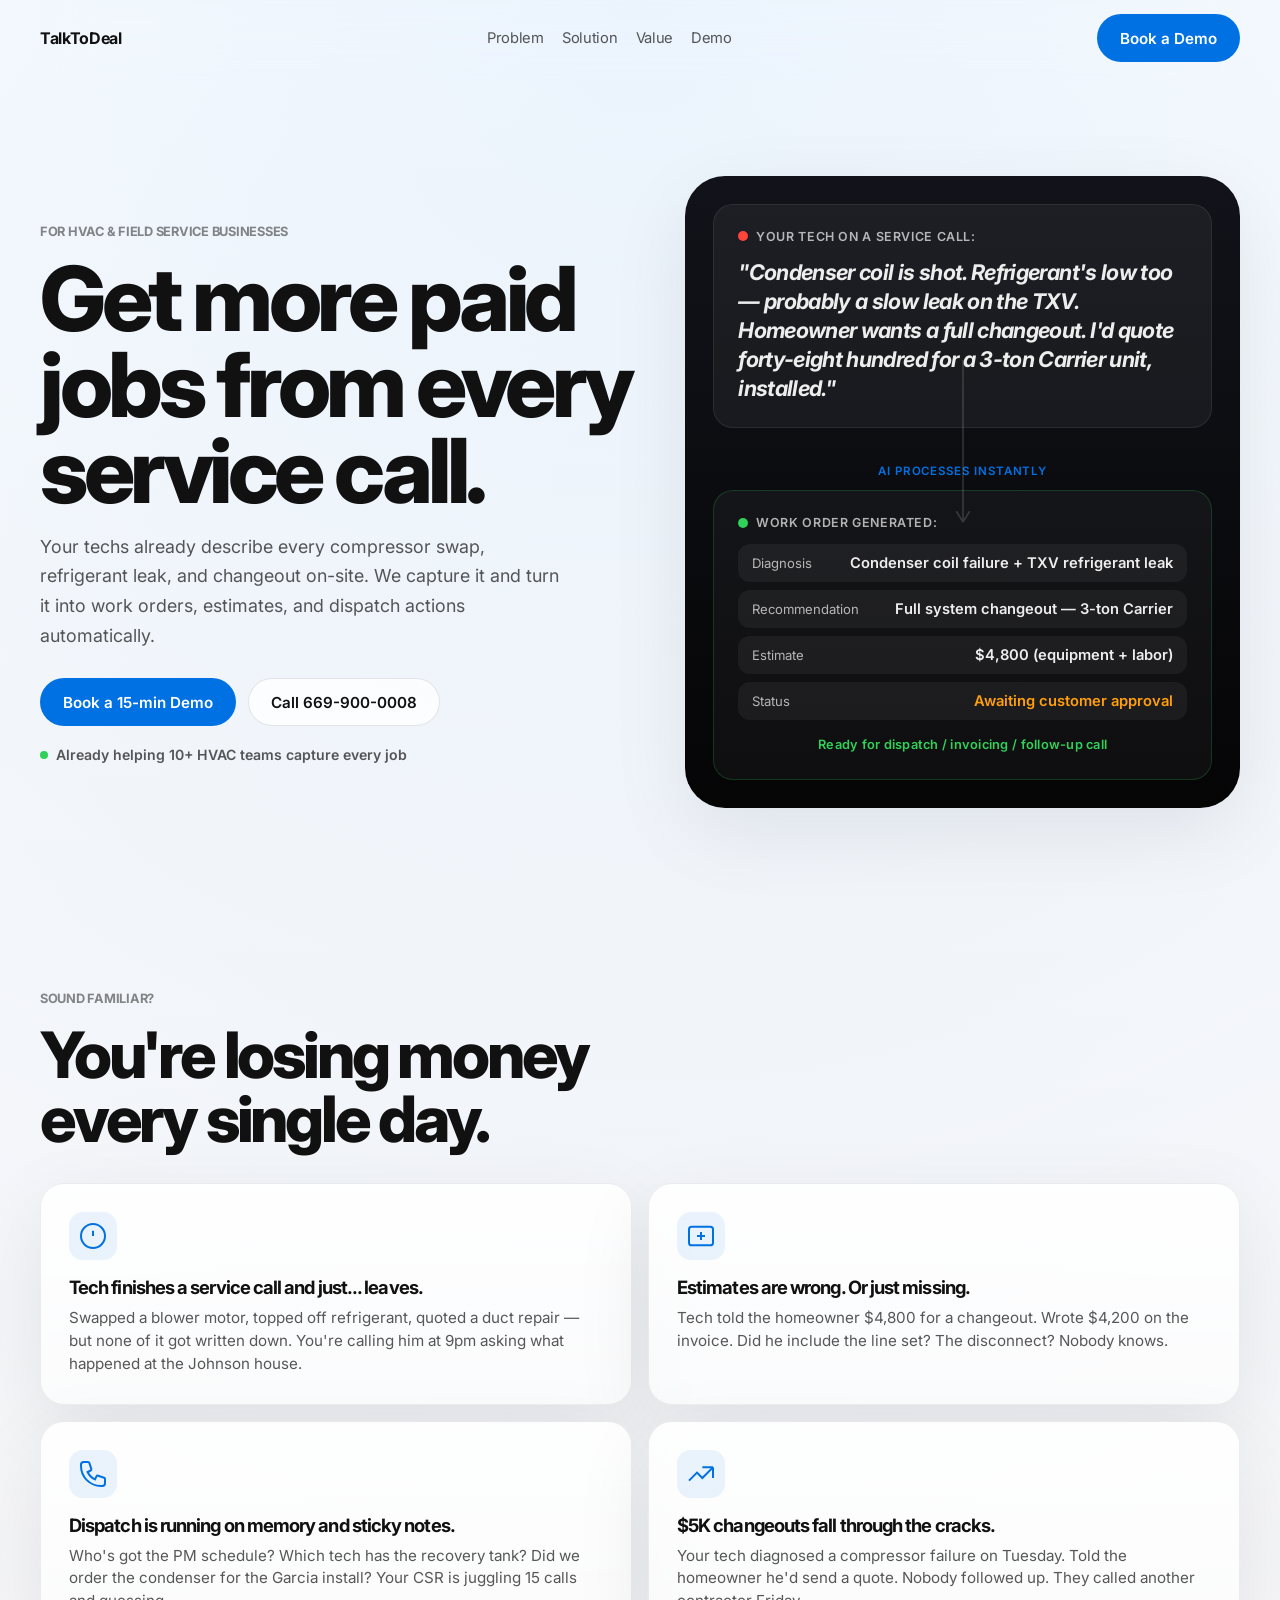
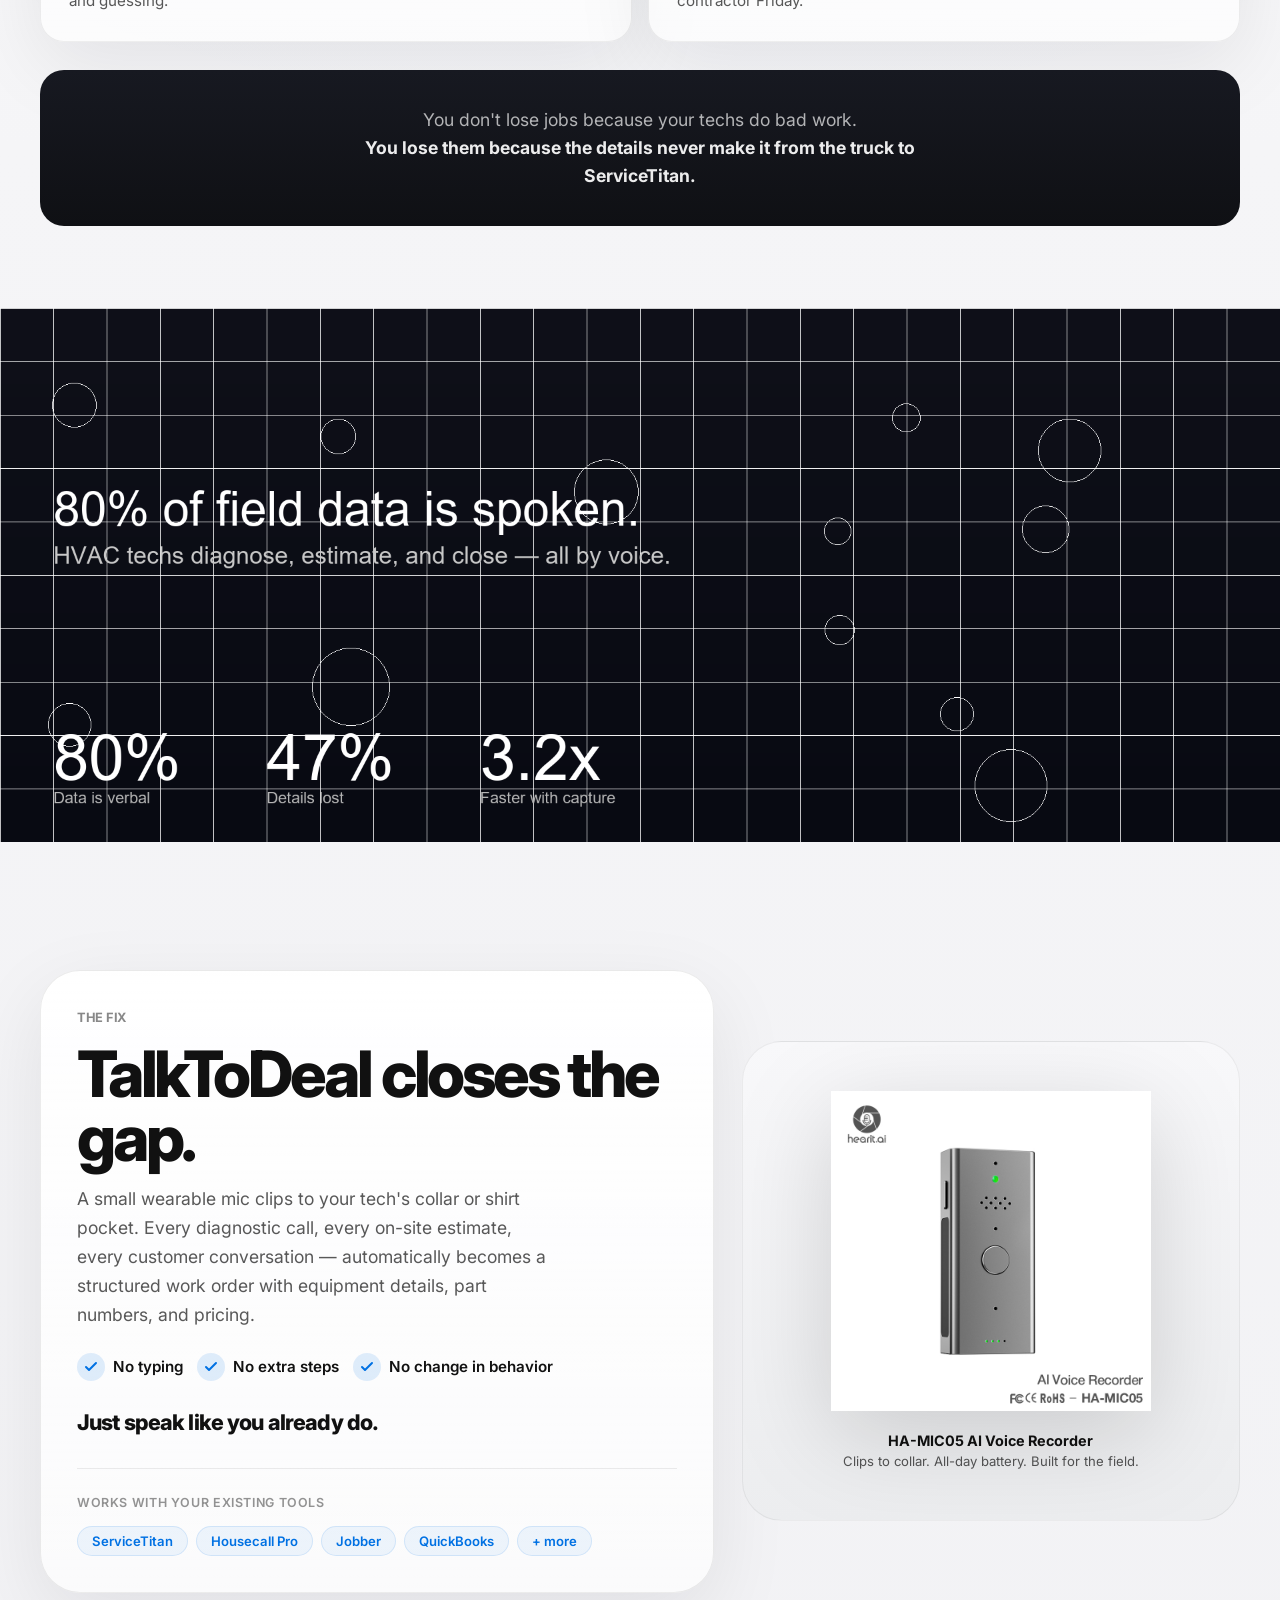
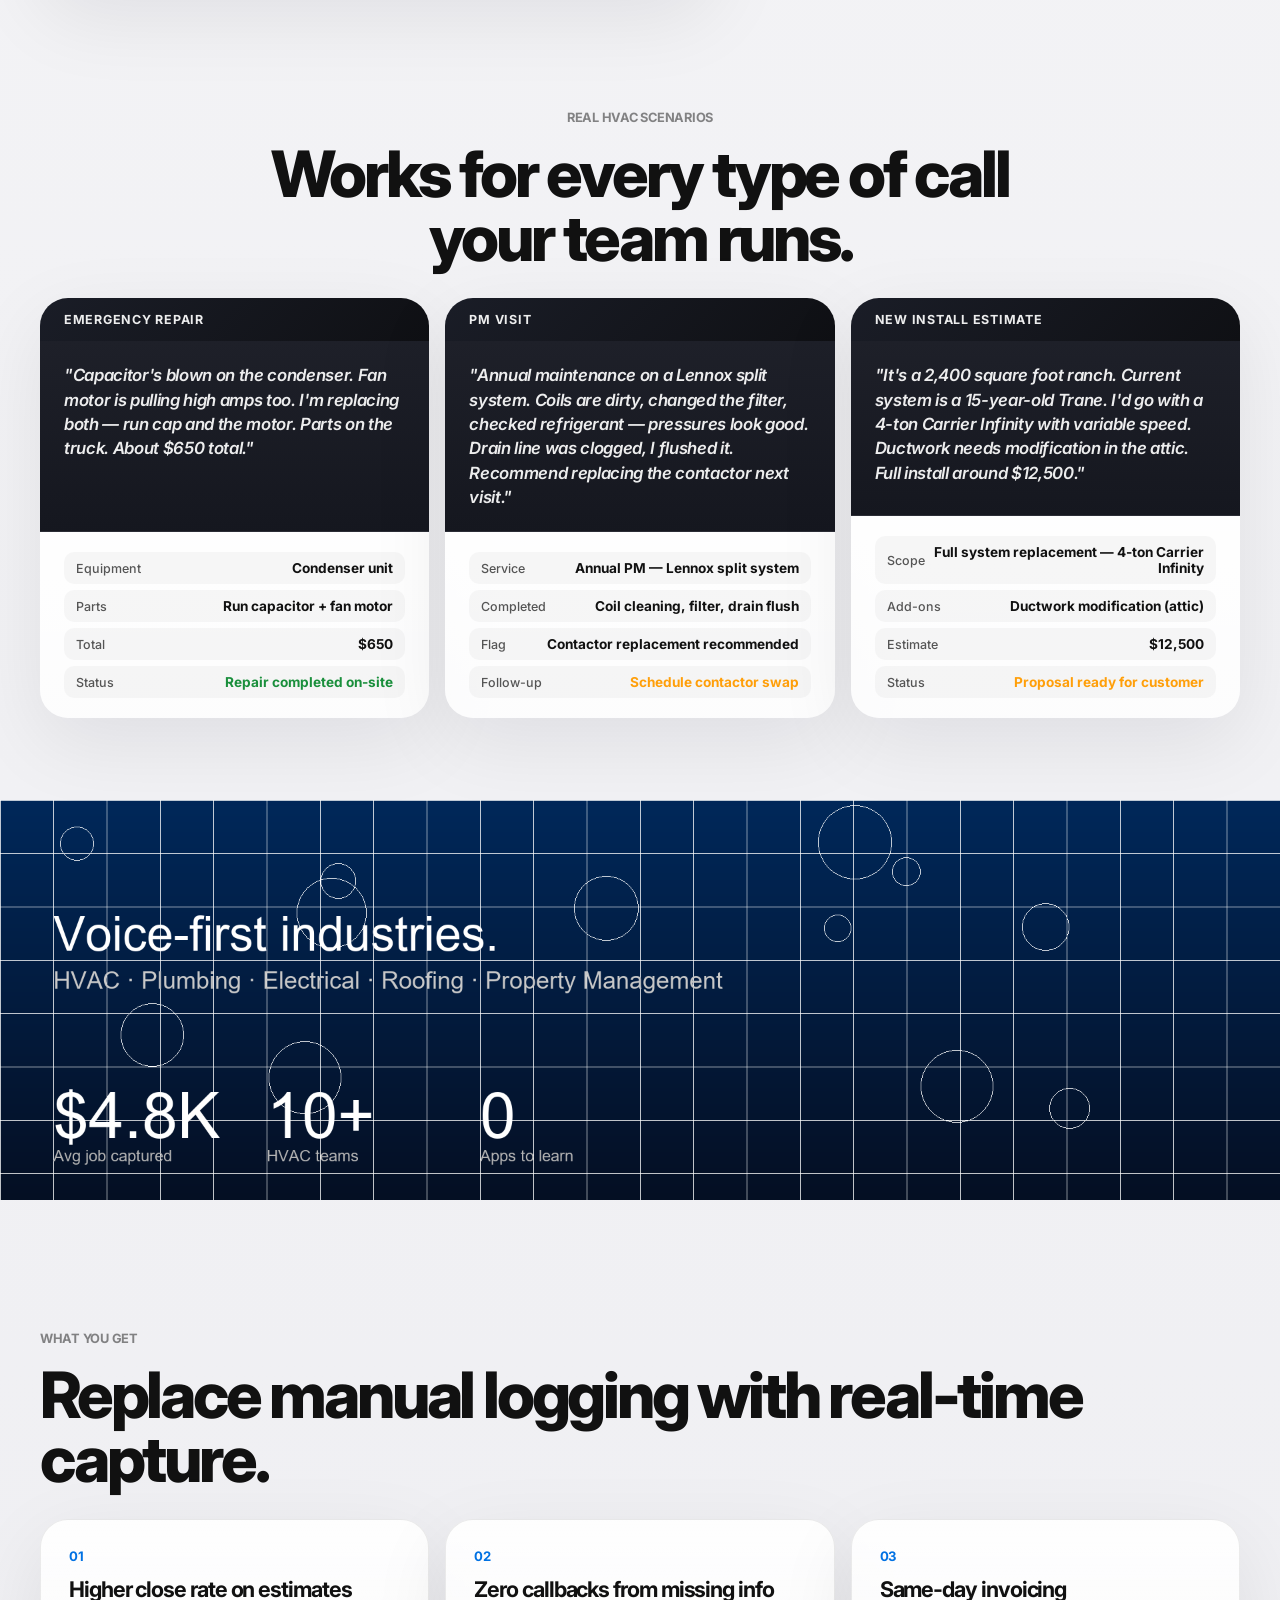
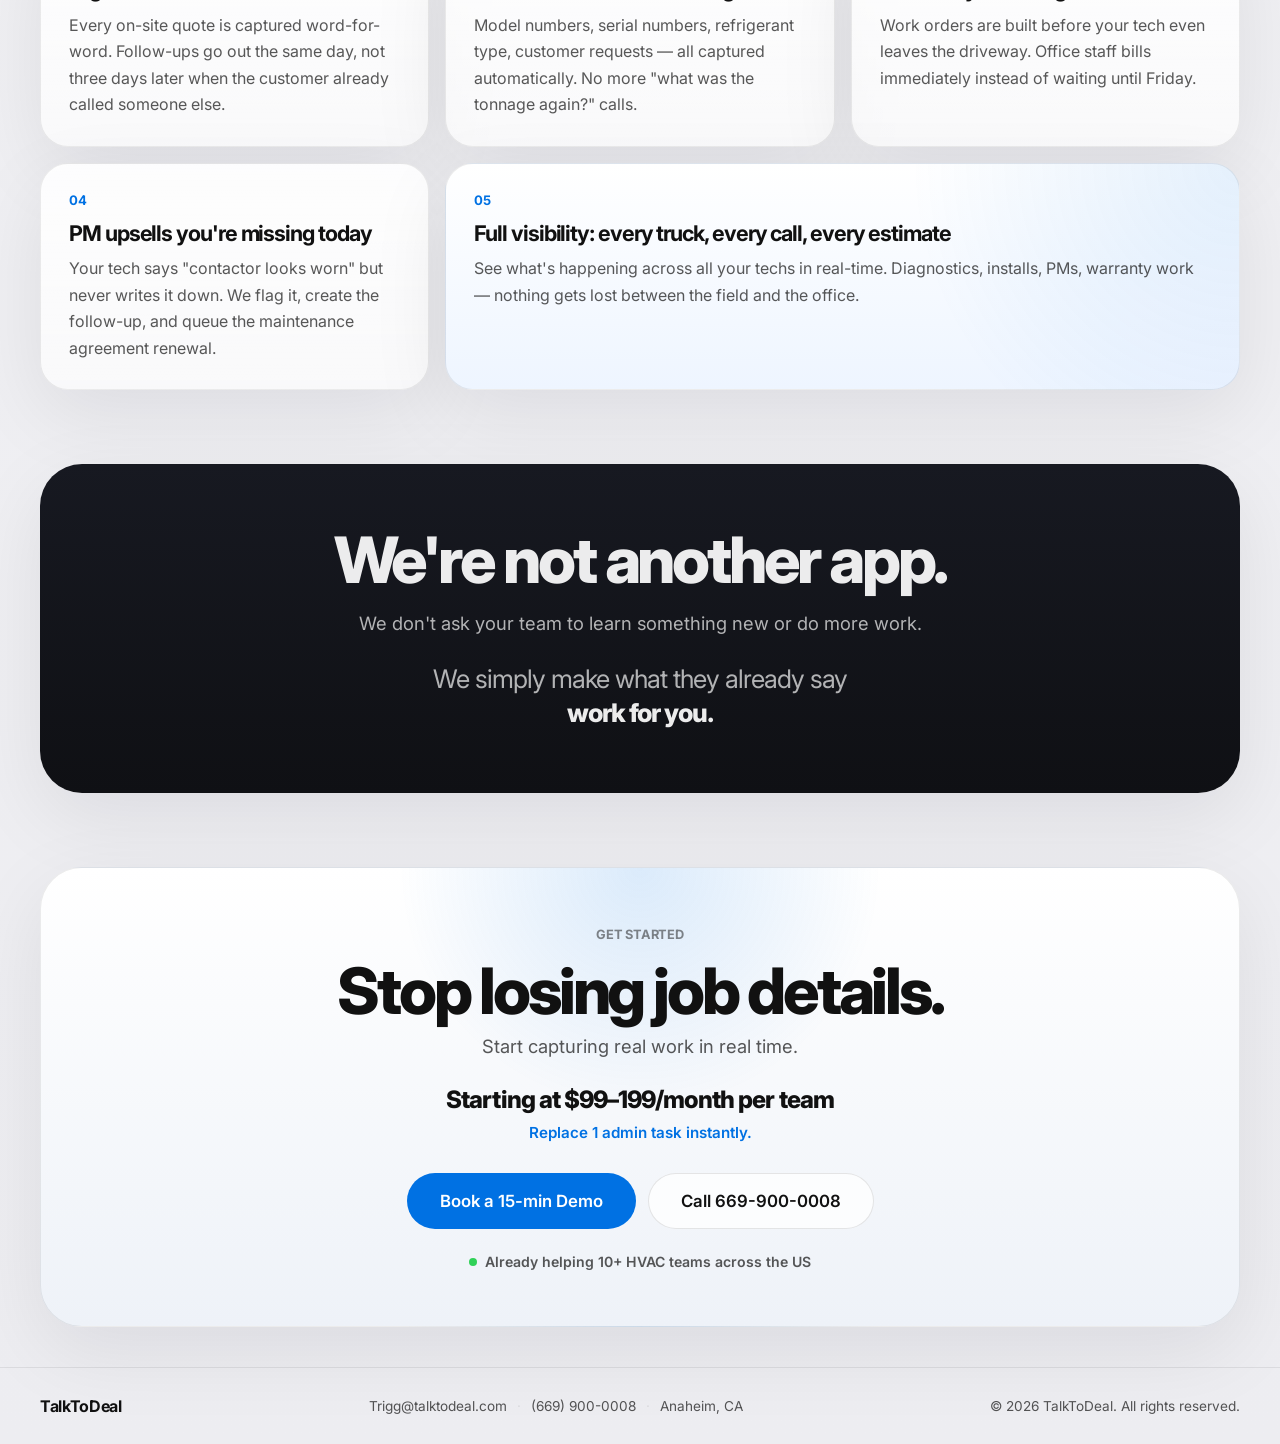
==== commit 63789461: "Add HVAC banners, QR codes, and /demo redirect - banner-hvac-field.png: "80% of field data is spoken" ====
--- a/index.html
+++ b/index.html
@@ -146,6 +146,18 @@
       </div>
     </section>
 
+    <!-- ═══ Industry Stats Banner ═══ -->
+    <section class="stats-banner" id="stats-banner">
+      <img
+        src="banner-hvac-field.png"
+        alt="80% of HVAC field data is spoken — techs diagnose, estimate, and close by voice"
+        class="banner-img"
+        width="1920"
+        height="800"
+        loading="lazy"
+      >
+    </section>
+
     <!-- ═══ Screen 3: Solution + Real Product Photo ═══ -->
     <section class="solution section" id="solution">
       <div class="solution-content reveal">
@@ -257,6 +269,18 @@
           </div>
         </article>
       </div>
+    </section>
+
+    <!-- ═══ Industry Expansion Banner ═══ -->
+    <section class="stats-banner">
+      <img
+        src="banner-industry-voice.png"
+        alt="Voice-first industries: HVAC, Plumbing, Electrical, Roofing, Property Management"
+        class="banner-img"
+        width="1920"
+        height="600"
+        loading="lazy"
+      >
     </section>
 
     <!-- ═══ Screen 5: Value ═══ -->
--- a/styles.css
+++ b/styles.css
@@ -585,6 +585,21 @@
   color: var(--text-soft);
 }
 
+/* ─── Stats Banner ─── */
+
+.stats-banner {
+  width: 100%;
+  margin: 48px 0;
+  border-radius: 0;
+  overflow: hidden;
+}
+
+.banner-img {
+  width: 100%;
+  height: auto;
+  display: block;
+}
+
 /* ─── HVAC Scenarios ─── */
 
 .scenarios {
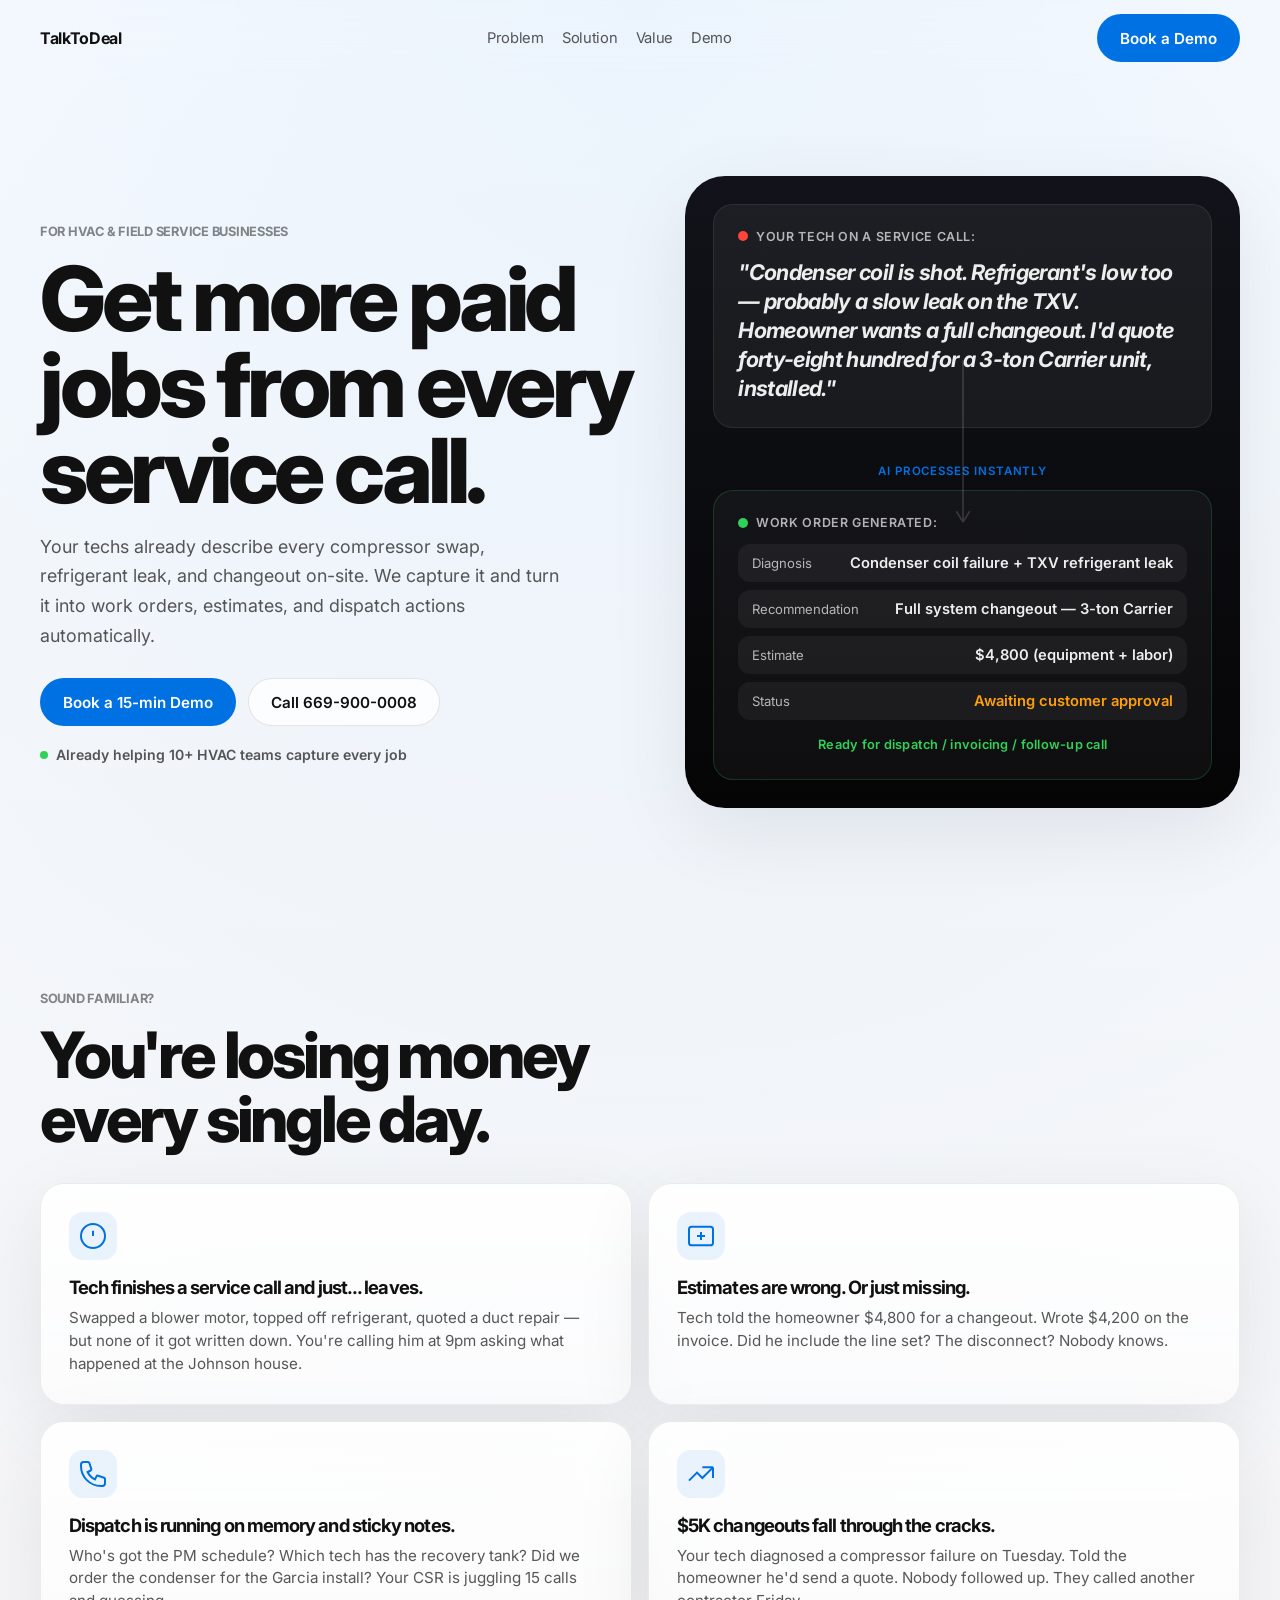
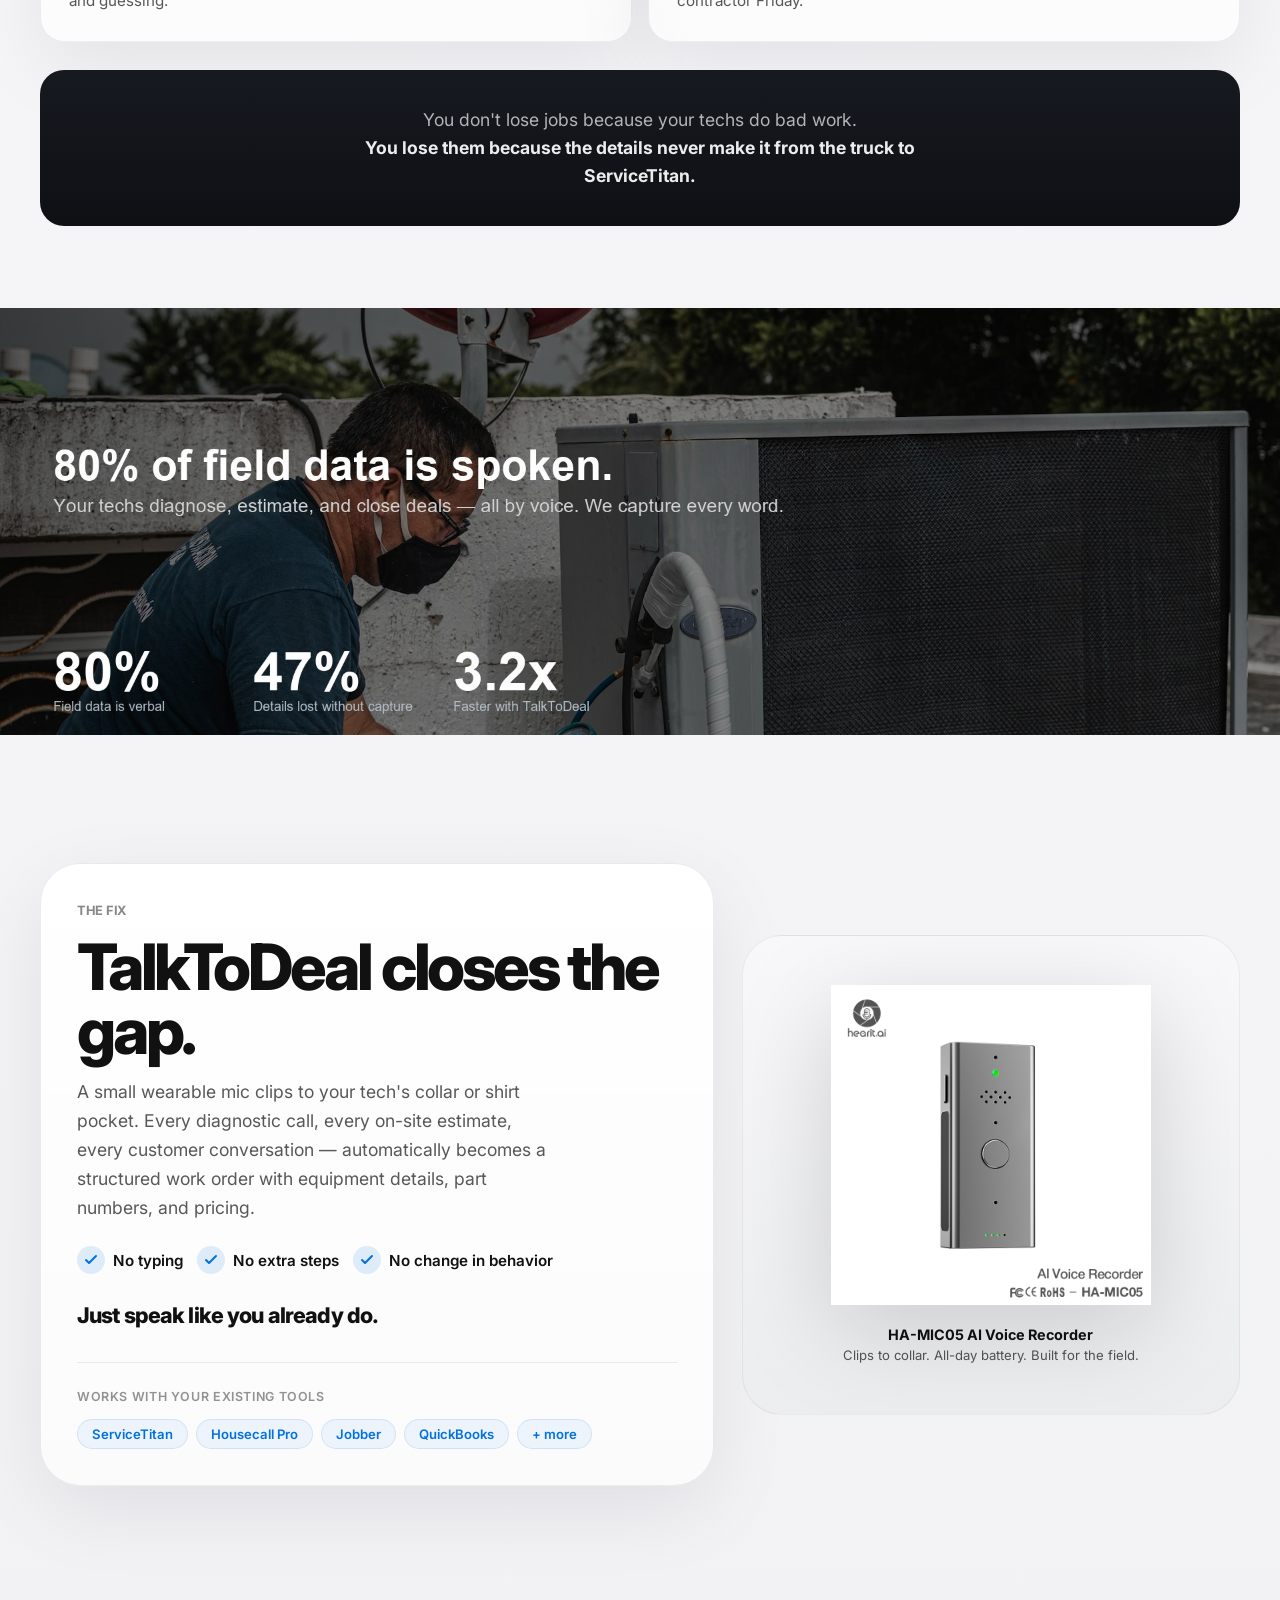
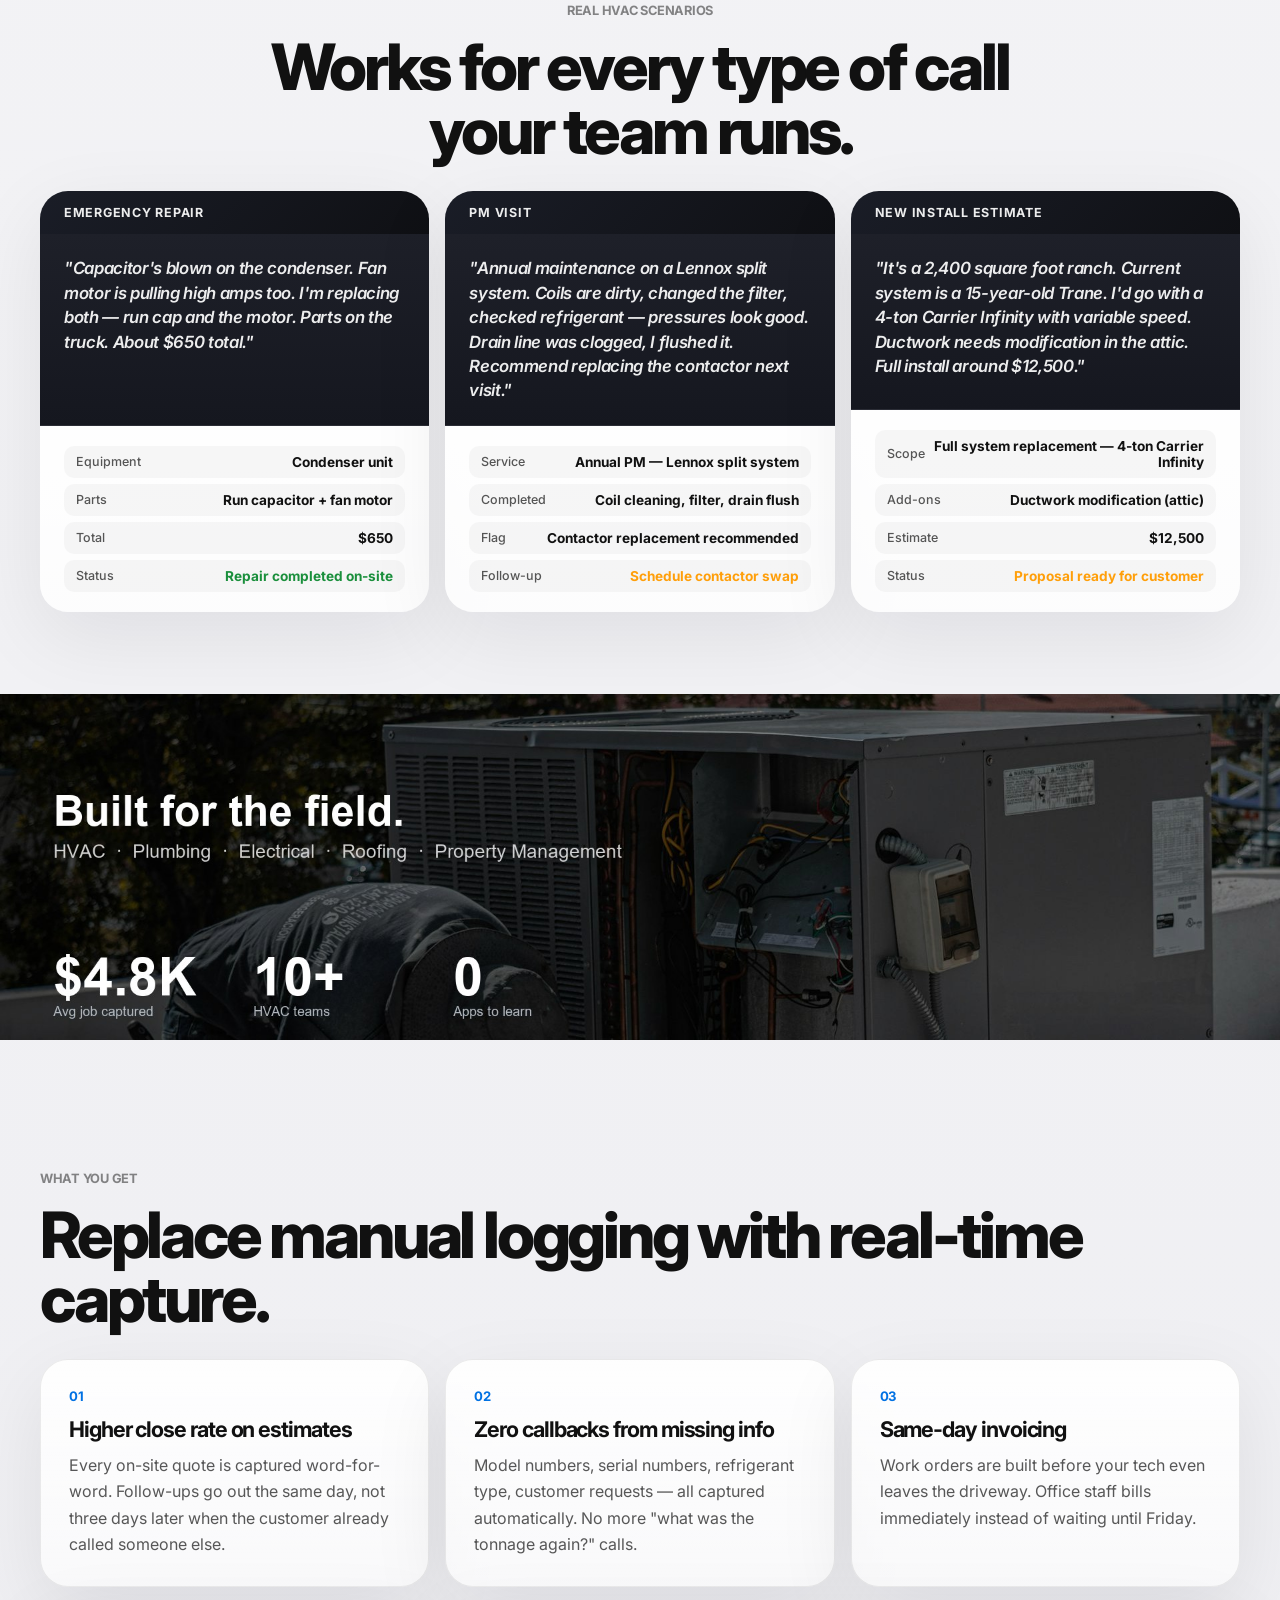
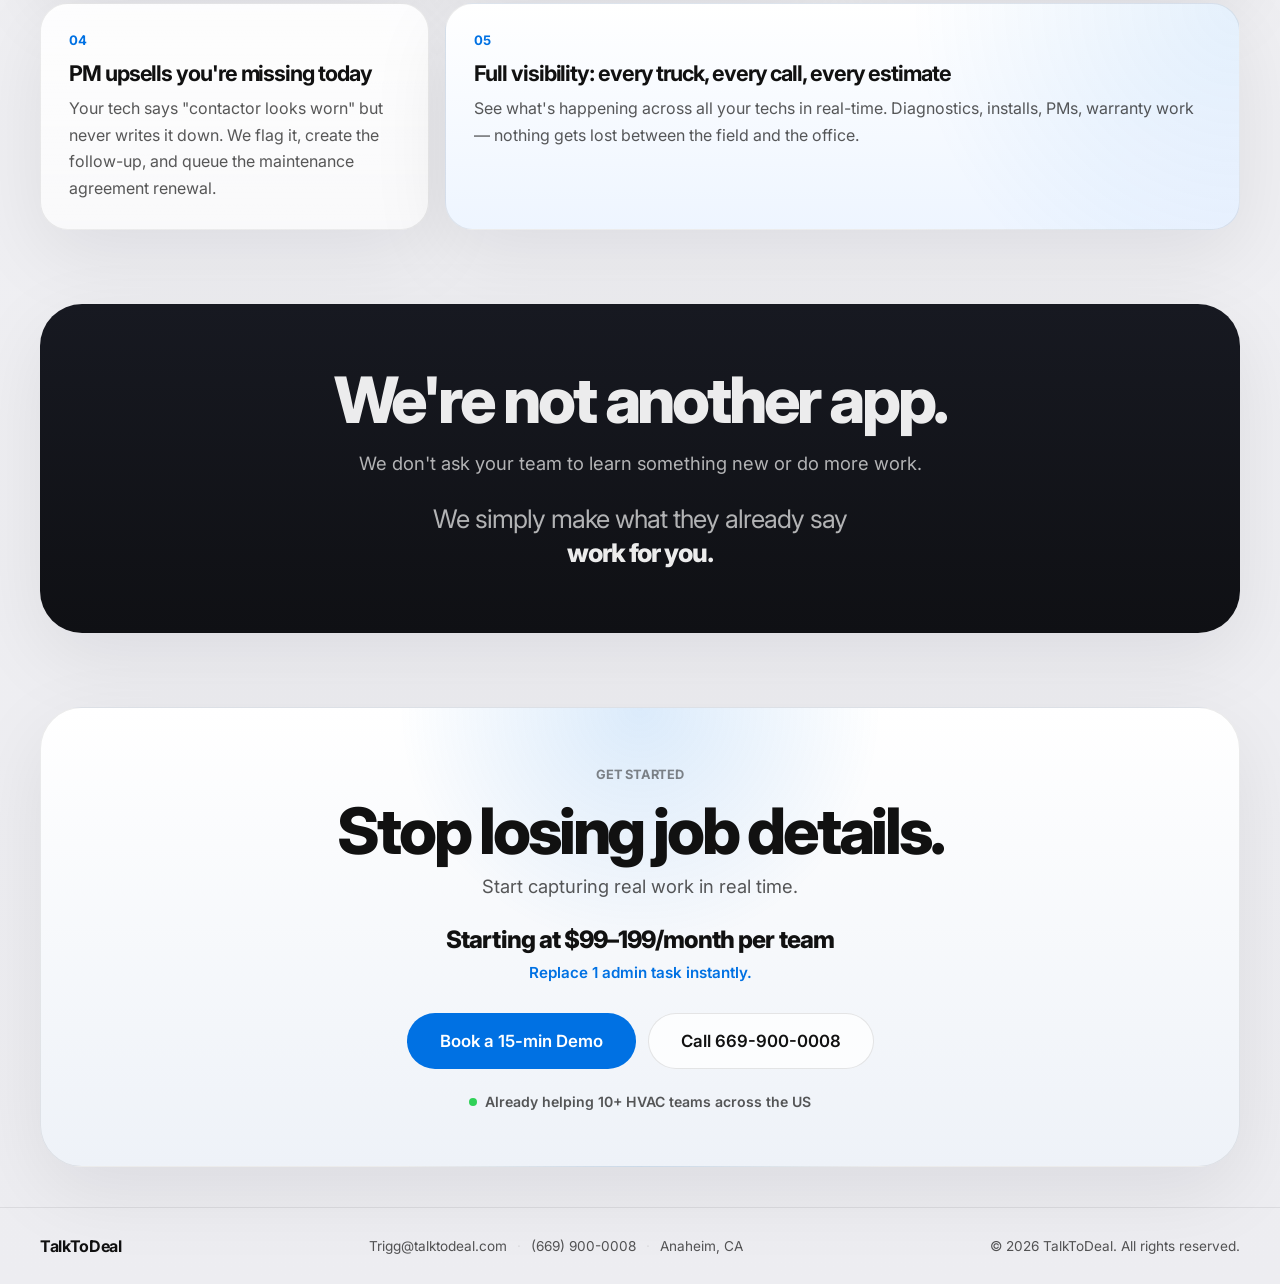
==== commit 3ef380eb: "Replace banners with real HVAC field photos - Banner 1: tech checking refrigerant on condenser + "80" ====
--- a/index.html
+++ b/index.html
@@ -149,12 +149,11 @@
     <!-- ═══ Industry Stats Banner ═══ -->
     <section class="stats-banner" id="stats-banner">
       <img
-        src="banner-hvac-field.png"
-        alt="80% of HVAC field data is spoken — techs diagnose, estimate, and close by voice"
+        src="banner-hvac-field.jpg"
+        alt="HVAC technician checking refrigerant on condenser unit — 80% of field data is spoken"
         class="banner-img"
         width="1920"
-        height="800"
-        loading="lazy"
+        height="640"
       >
     </section>
 
@@ -274,12 +273,11 @@
     <!-- ═══ Industry Expansion Banner ═══ -->
     <section class="stats-banner">
       <img
-        src="banner-industry-voice.png"
-        alt="Voice-first industries: HVAC, Plumbing, Electrical, Roofing, Property Management"
+        src="banner-industry-voice.jpg"
+        alt="HVAC tech repairing rooftop unit — built for the field: HVAC, Plumbing, Electrical, Roofing"
         class="banner-img"
         width="1920"
-        height="600"
-        loading="lazy"
+        height="520"
       >
     </section>
 
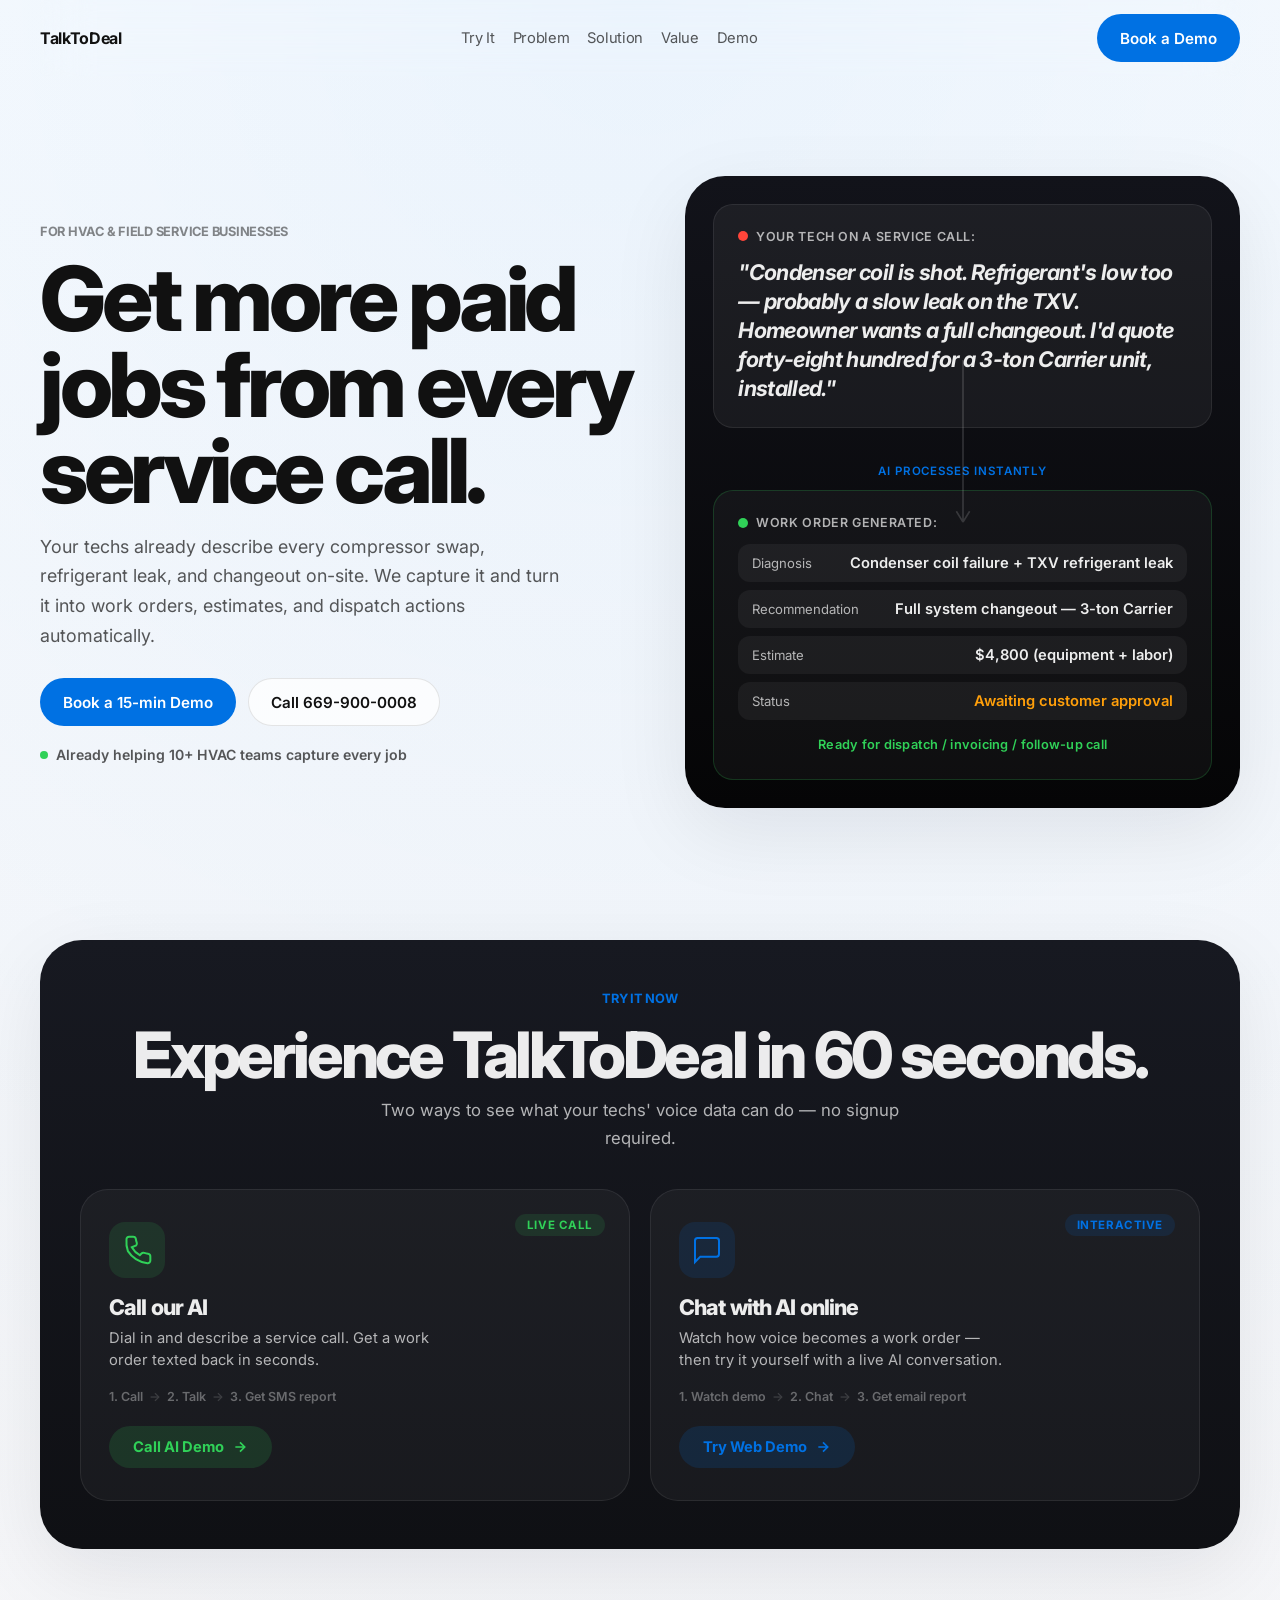
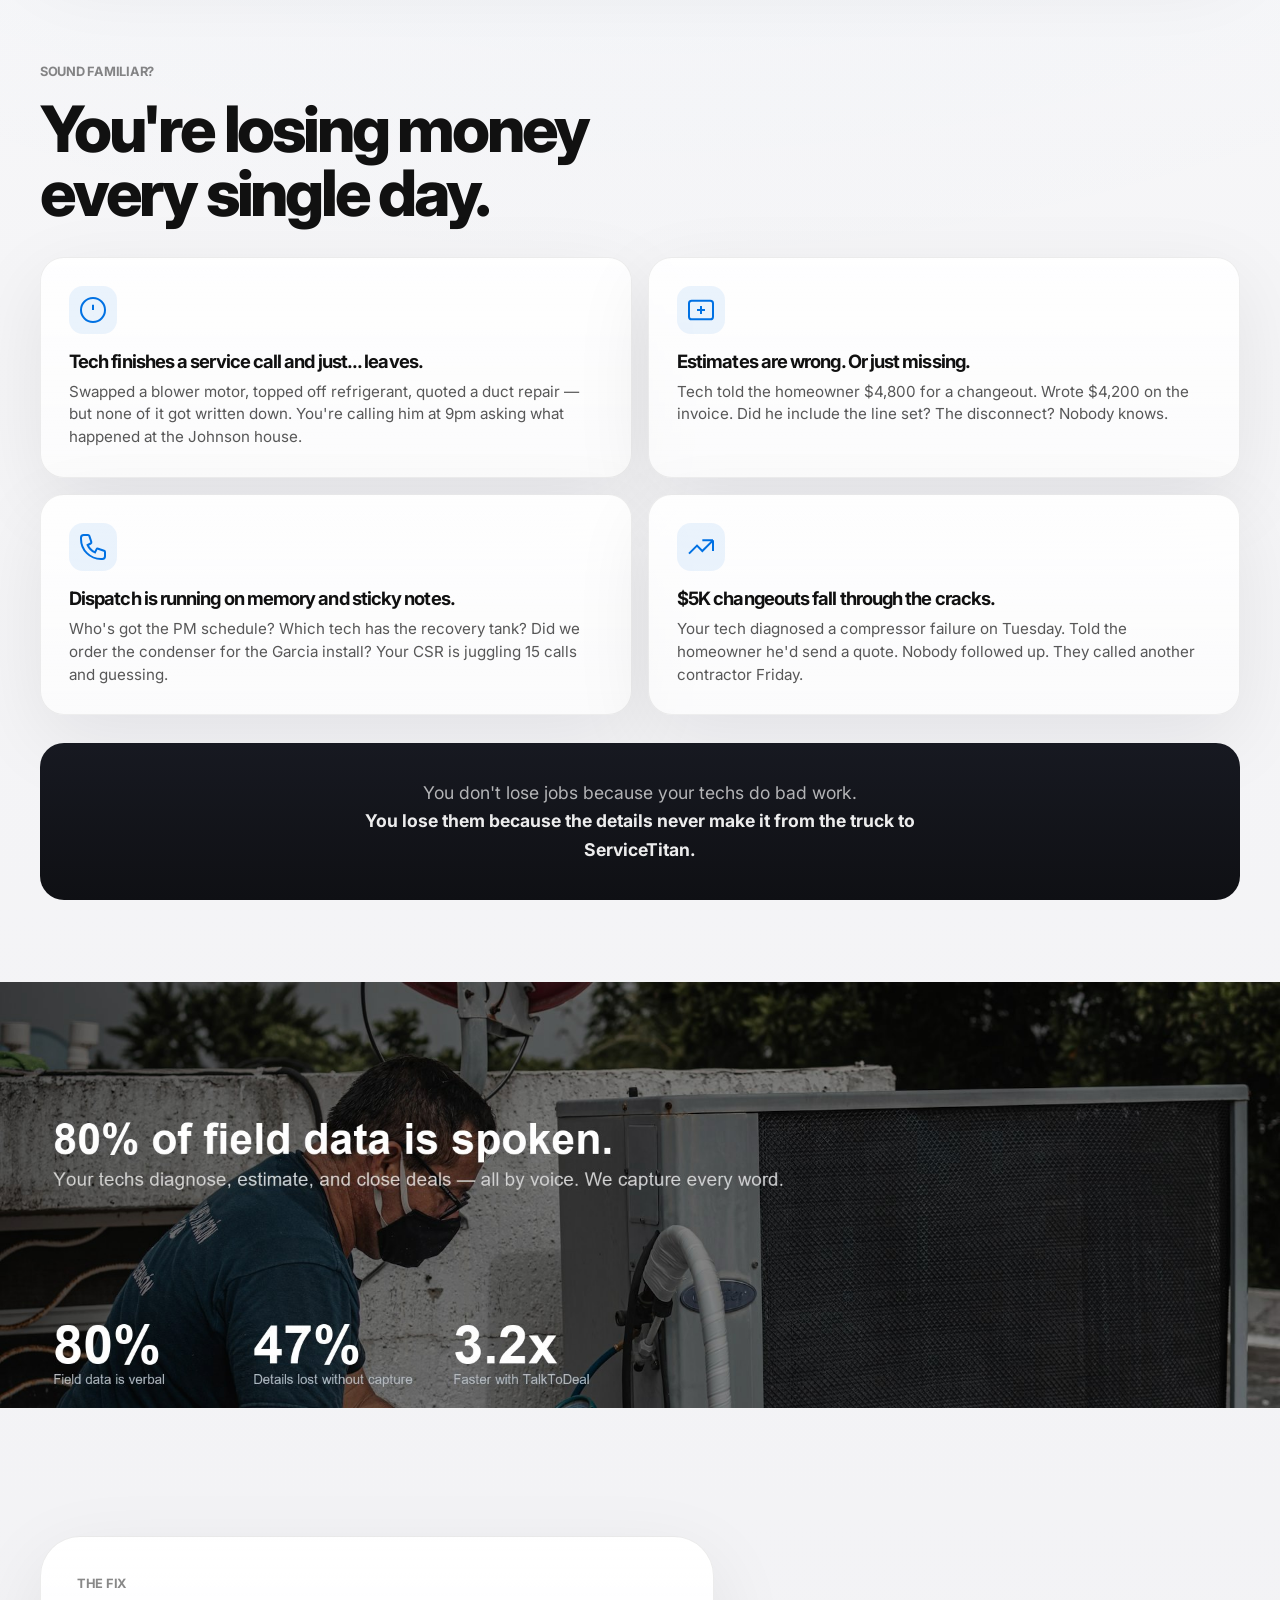
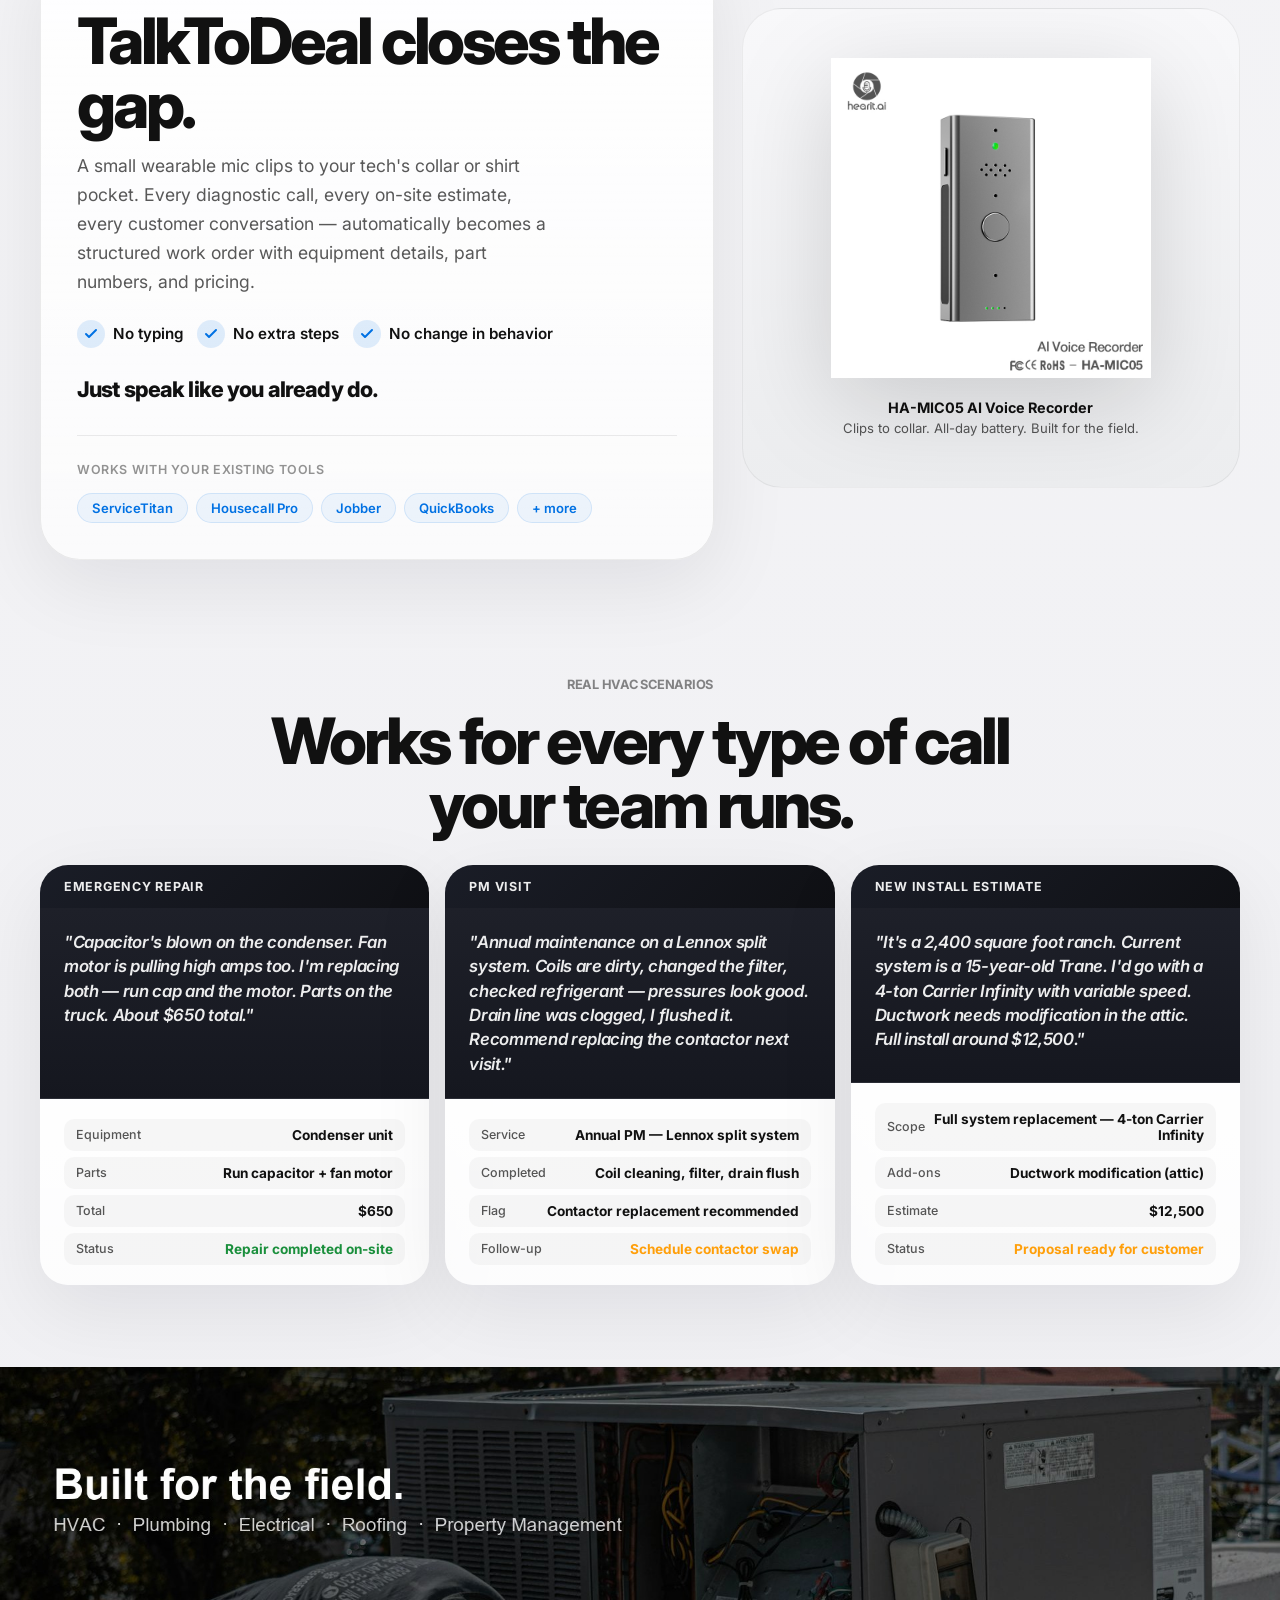
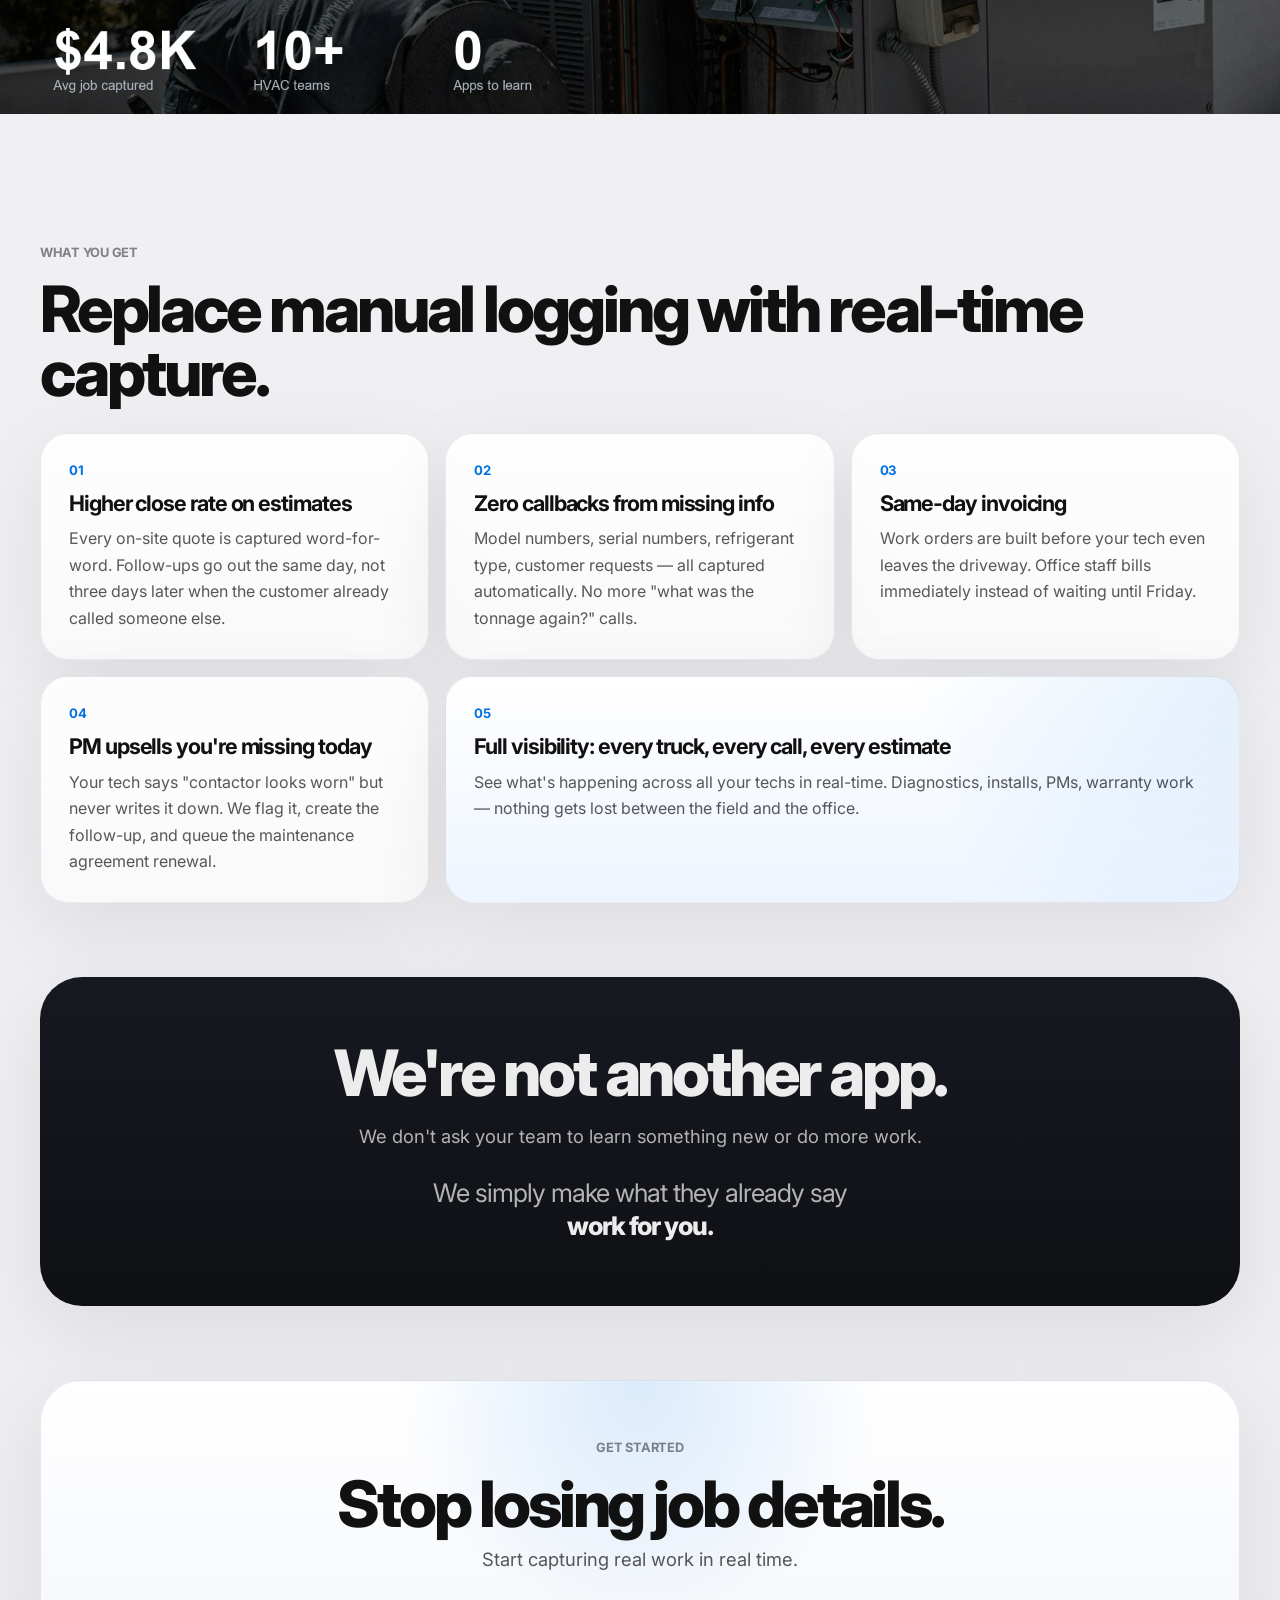
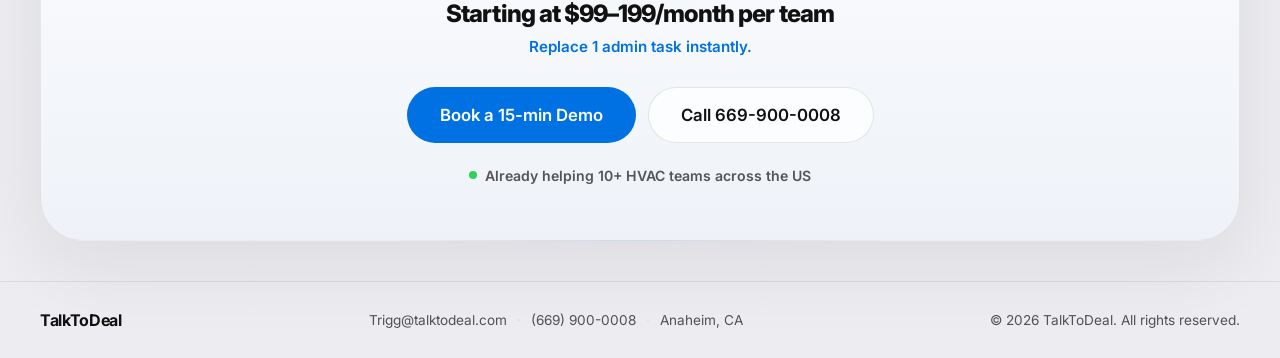
==== commit 8a9dd30e: "feat: add demo navigation section to homepage Two interactive demo cards between Hero and Pain Point" ====
--- a/index.html
+++ b/index.html
@@ -21,6 +21,7 @@
   <header class="topbar">
     <a class="brand" href="#hero">TalkToDeal</a>
     <nav class="topnav" aria-label="Primary">
+      <a href="#try">Try It</a>
       <a href="#pain">Problem</a>
       <a href="#solution">Solution</a>
       <a href="#value">Value</a>
@@ -88,6 +89,63 @@
             </div>
           </div>
           <p class="output-ready">Ready for dispatch / invoicing / follow-up call</p>
+        </div>
+      </div>
+    </section>
+
+    <!-- ═══ Try It: Demo Navigation ═══ -->
+    <section class="demo-nav section" id="try">
+      <div class="demo-nav-inner reveal">
+        <div class="demo-nav-header">
+          <p class="eyebrow">Try It Now</p>
+          <h2>Experience TalkToDeal in 60 seconds.</h2>
+          <p class="demo-nav-sub">Two ways to see what your techs' voice data can do — no signup required.</p>
+        </div>
+        <div class="demo-nav-grid">
+          <!-- Card 1: Phone AI Demo -->
+          <a class="demo-nav-card" href="https://talktodeal.com/call">
+            <div class="demo-nav-icon phone-icon">
+              <svg width="32" height="32" viewBox="0 0 24 24" fill="none" stroke="currentColor" stroke-width="1.5">
+                <path d="M22 16.92v3a2 2 0 01-2.18 2 19.79 19.79 0 01-8.63-3.07 19.5 19.5 0 01-6-6A19.79 19.79 0 014.12 4.18 2 2 0 016.11 2h3a2 2 0 012 1.72c.127.96.361 1.903.7 2.81a2 2 0 01-.45 2.11L8.09 9.91a16 16 0 006 6l1.27-1.27a2 2 0 012.11-.45c.907.339 1.85.573 2.81.7A2 2 0 0122 16.92z"/>
+              </svg>
+            </div>
+            <div class="demo-nav-badge phone-badge">Live Call</div>
+            <h3>Call our AI</h3>
+            <p>Dial in and describe a service call. Get a work order texted back in seconds.</p>
+            <div class="demo-nav-steps">
+              <span>1. Call</span>
+              <span class="demo-nav-arrow">&rarr;</span>
+              <span>2. Talk</span>
+              <span class="demo-nav-arrow">&rarr;</span>
+              <span>3. Get SMS report</span>
+            </div>
+            <span class="demo-nav-cta phone-cta">
+              Call AI Demo
+              <svg width="16" height="16" viewBox="0 0 24 24" fill="none" stroke="currentColor" stroke-width="2.5"><path d="M5 12h14M12 5l7 7-7 7"/></svg>
+            </span>
+          </a>
+          <!-- Card 2: Web Chat Demo -->
+          <a class="demo-nav-card" href="https://talktodeal.com/how">
+            <div class="demo-nav-icon chat-icon">
+              <svg width="32" height="32" viewBox="0 0 24 24" fill="none" stroke="currentColor" stroke-width="1.5">
+                <path d="M21 15a2 2 0 01-2 2H7l-4 4V5a2 2 0 012-2h14a2 2 0 012 2z"/>
+              </svg>
+            </div>
+            <div class="demo-nav-badge chat-badge">Interactive</div>
+            <h3>Chat with AI online</h3>
+            <p>Watch how voice becomes a work order — then try it yourself with a live AI conversation.</p>
+            <div class="demo-nav-steps">
+              <span>1. Watch demo</span>
+              <span class="demo-nav-arrow">&rarr;</span>
+              <span>2. Chat</span>
+              <span class="demo-nav-arrow">&rarr;</span>
+              <span>3. Get email report</span>
+            </div>
+            <span class="demo-nav-cta chat-cta">
+              Try Web Demo
+              <svg width="16" height="16" viewBox="0 0 24 24" fill="none" stroke="currentColor" stroke-width="2.5"><path d="M5 12h14M12 5l7 7-7 7"/></svg>
+            </span>
+          </a>
         </div>
       </div>
     </section>
--- a/styles.css
+++ b/styles.css
@@ -385,6 +385,190 @@
   letter-spacing: 0.02em;
 }
 
+/* ─── Demo Navigation ─── */
+
+.demo-nav {
+  padding-top: 32px;
+  padding-bottom: 32px;
+}
+
+.demo-nav-inner {
+  padding: 48px 40px;
+  border-radius: 42px;
+  background: linear-gradient(180deg, #171921 0%, #0f1014 100%);
+  box-shadow: var(--shadow);
+}
+
+.demo-nav-header {
+  text-align: center;
+  margin-bottom: 36px;
+}
+
+.demo-nav-header .eyebrow {
+  color: var(--accent);
+}
+
+.demo-nav-header h2 {
+  color: var(--text-inverse);
+  max-width: none;
+}
+
+.demo-nav-sub {
+  margin-top: 10px;
+  font-size: 1.05rem;
+  color: var(--text-inverse-soft);
+  max-width: 48ch;
+  margin-left: auto;
+  margin-right: auto;
+}
+
+.demo-nav-grid {
+  display: grid;
+  grid-template-columns: 1fr 1fr;
+  gap: 20px;
+}
+
+.demo-nav-card {
+  position: relative;
+  padding: 32px 28px;
+  border-radius: 28px;
+  background: rgba(255, 255, 255, 0.04);
+  border: 1px solid rgba(255, 255, 255, 0.08);
+  transition: background 0.3s, border-color 0.3s, transform 0.25s;
+  display: flex;
+  flex-direction: column;
+  text-decoration: none;
+  color: inherit;
+  overflow: hidden;
+}
+
+.demo-nav-card:hover {
+  background: rgba(255, 255, 255, 0.07);
+  border-color: rgba(255, 255, 255, 0.15);
+  transform: translateY(-4px);
+}
+
+.demo-nav-icon {
+  width: 56px;
+  height: 56px;
+  display: grid;
+  place-items: center;
+  border-radius: 16px;
+  margin-bottom: 18px;
+}
+
+.phone-icon {
+  background: rgba(48, 209, 88, 0.12);
+  color: var(--green);
+}
+
+.chat-icon {
+  background: rgba(0, 113, 227, 0.12);
+  color: var(--accent);
+}
+
+.demo-nav-badge {
+  position: absolute;
+  top: 24px;
+  right: 24px;
+  padding: 4px 12px;
+  border-radius: 999px;
+  font-size: 0.72rem;
+  font-weight: 700;
+  text-transform: uppercase;
+  letter-spacing: 0.05em;
+}
+
+.phone-badge {
+  background: rgba(48, 209, 88, 0.12);
+  color: var(--green);
+}
+
+.chat-badge {
+  background: rgba(0, 113, 227, 0.12);
+  color: var(--accent);
+}
+
+.demo-nav-card h3 {
+  font-size: 1.35rem;
+  font-weight: 800;
+  letter-spacing: -0.04em;
+  color: var(--text-inverse);
+  margin-bottom: 8px;
+}
+
+.demo-nav-card p {
+  font-size: 0.92rem;
+  color: var(--text-inverse-soft);
+  line-height: 1.5;
+  max-width: 36ch;
+}
+
+.demo-nav-steps {
+  display: flex;
+  align-items: center;
+  gap: 6px;
+  margin-top: 18px;
+  font-size: 0.78rem;
+  font-weight: 600;
+  color: rgba(255, 255, 255, 0.35);
+}
+
+.demo-nav-arrow {
+  color: rgba(255, 255, 255, 0.15);
+}
+
+.demo-nav-cta {
+  margin-top: 22px;
+  display: inline-flex;
+  align-items: center;
+  gap: 8px;
+  padding: 12px 24px;
+  border-radius: 999px;
+  font-size: 0.92rem;
+  font-weight: 700;
+  transition: transform 0.15s;
+  align-self: flex-start;
+}
+
+.phone-cta {
+  background: rgba(48, 209, 88, 0.15);
+  color: var(--green);
+}
+
+.demo-nav-card:hover .phone-cta {
+  background: rgba(48, 209, 88, 0.25);
+}
+
+.chat-cta {
+  background: rgba(0, 113, 227, 0.15);
+  color: var(--accent);
+}
+
+.demo-nav-card:hover .chat-cta {
+  background: rgba(0, 113, 227, 0.25);
+}
+
+@media (max-width: 720px) {
+  .demo-nav-inner {
+    padding: 32px 20px;
+    border-radius: 24px;
+  }
+
+  .demo-nav-grid {
+    grid-template-columns: 1fr;
+  }
+
+  .demo-nav-card {
+    padding: 24px 20px;
+    border-radius: 20px;
+  }
+
+  .demo-nav-steps {
+    flex-wrap: wrap;
+  }
+}
+
 /* ─── Pain Points ─── */
 
 .pain {
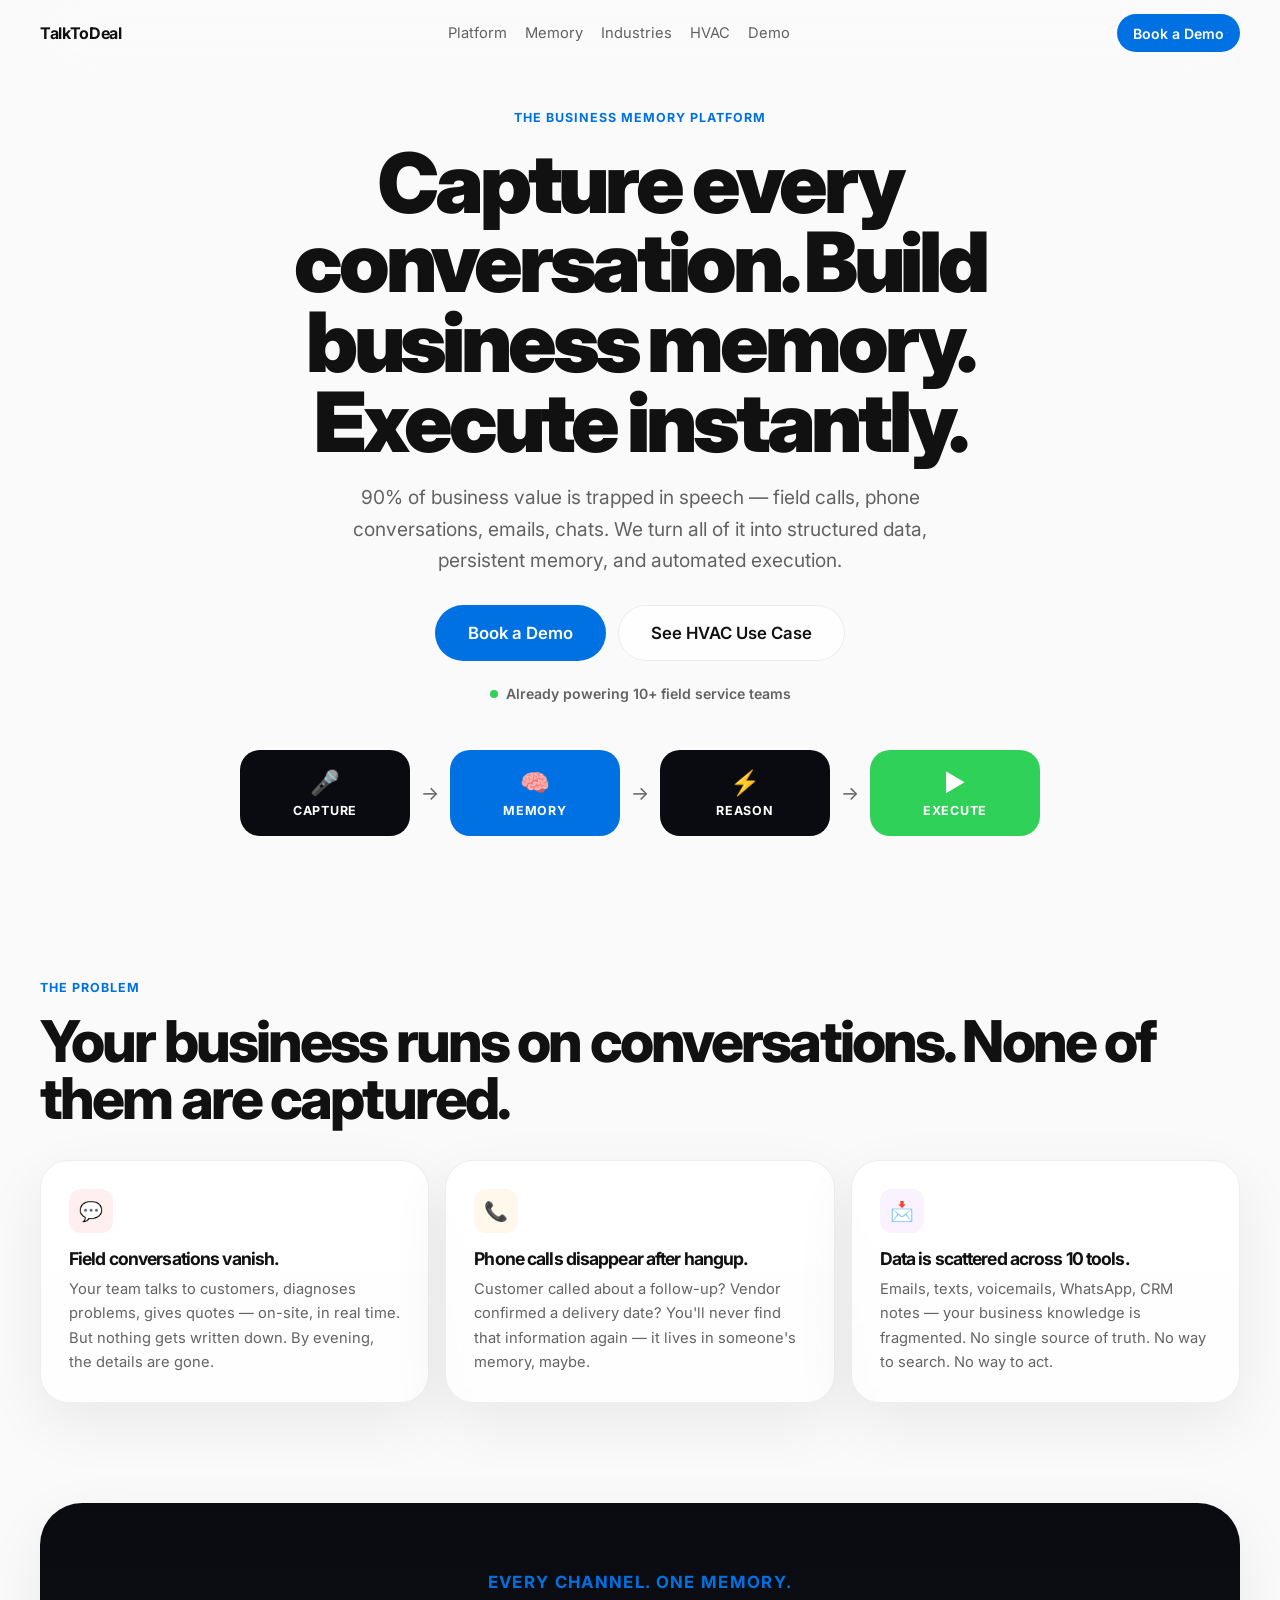
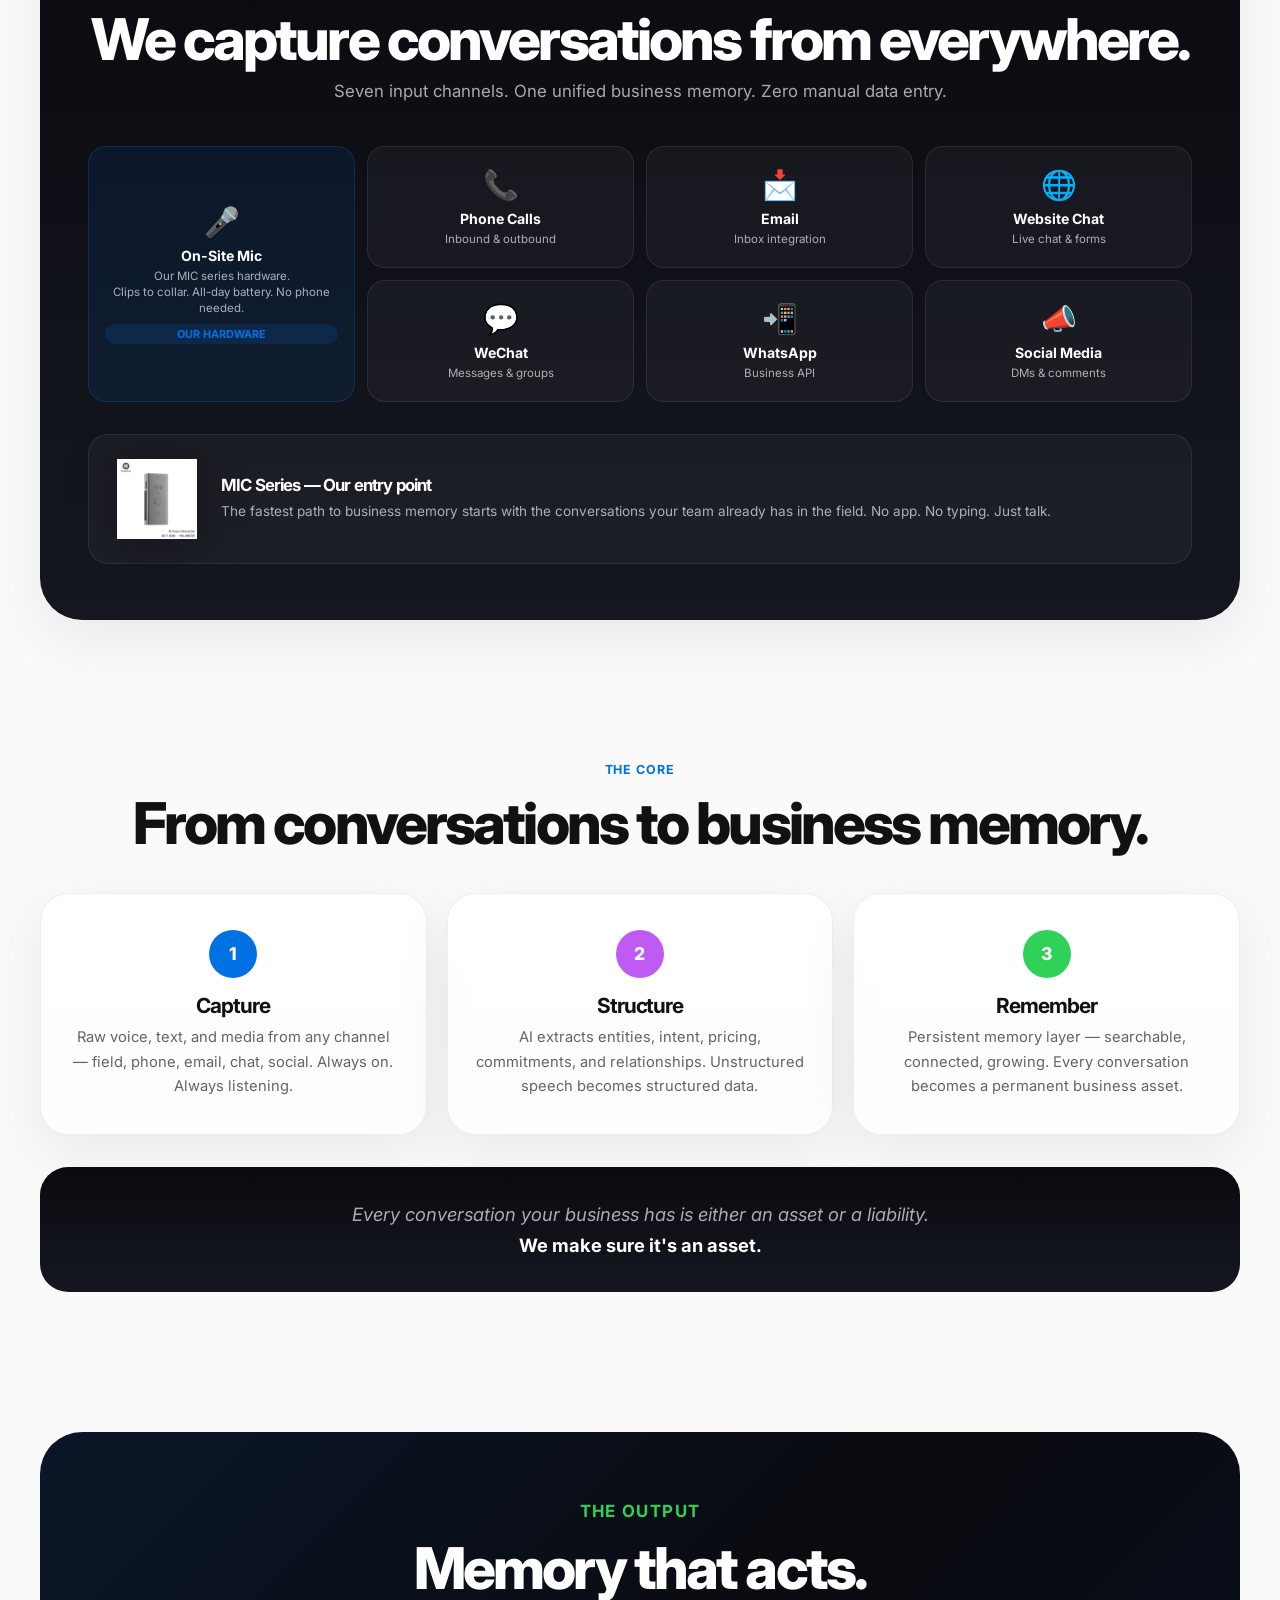
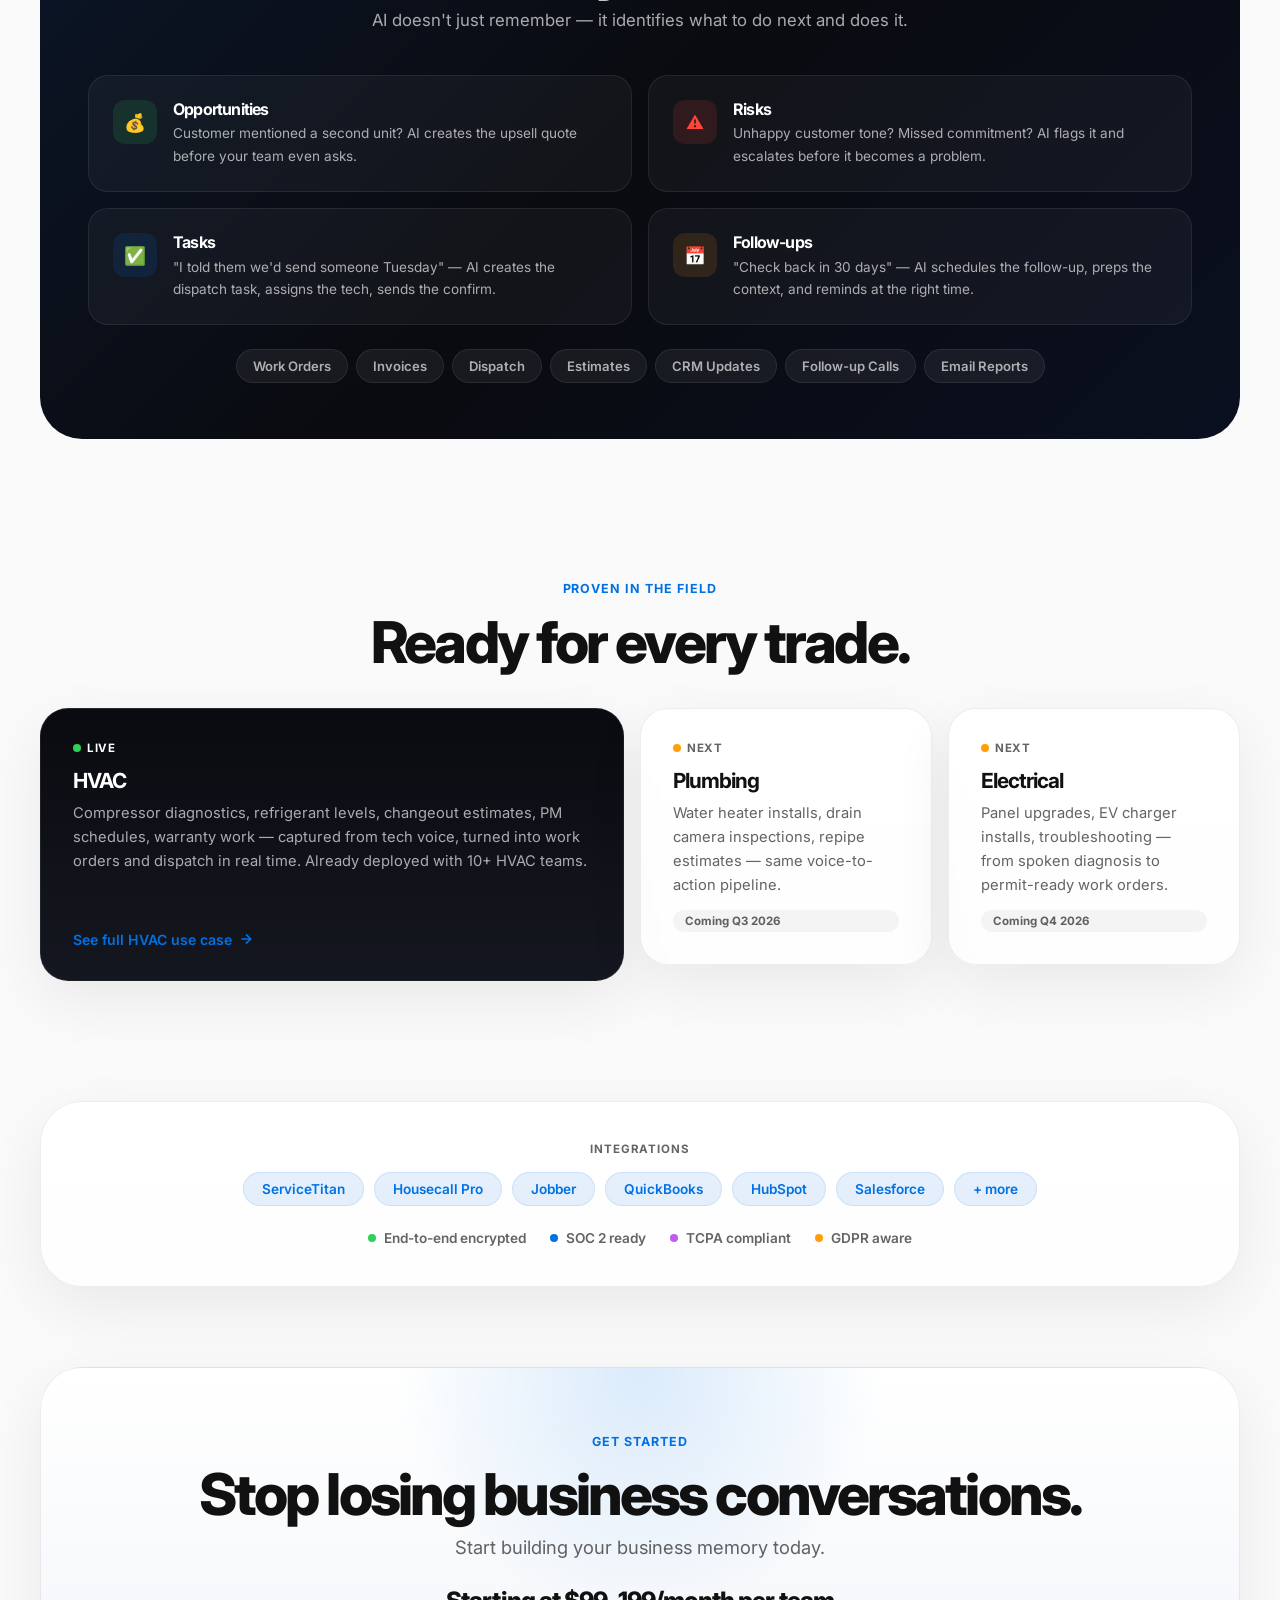
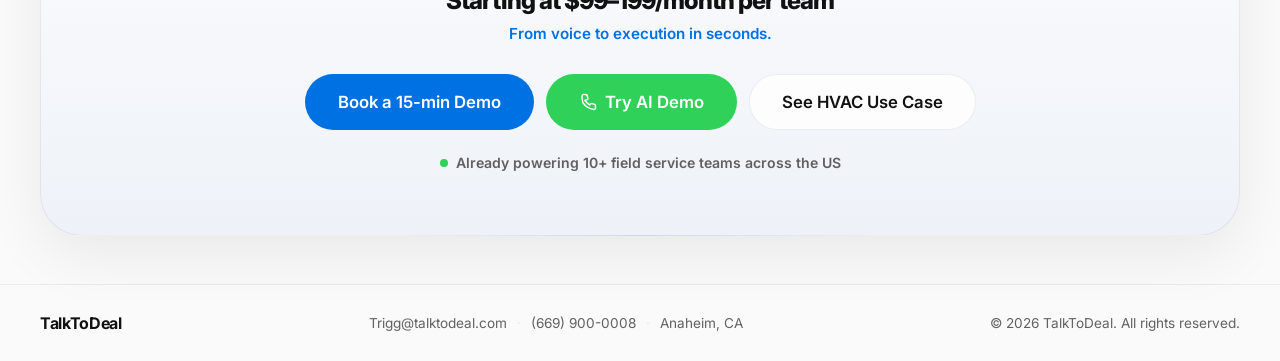
==== commit 44d2f397: "feat: implement Plan B — dual-track site architecture New main homepage (/): - 8-screen platform nar" ====
--- a/index.html
+++ b/index.html
@@ -3,407 +3,660 @@
 <head>
   <meta charset="UTF-8">
   <meta name="viewport" content="width=device-width, initial-scale=1.0">
-  <title>TalkToDeal | HVAC Field Service Automation — Voice to Work Order</title>
-  <meta
-    name="description"
-    content="TalkToDeal turns HVAC tech field conversations into work orders, estimates, and dispatch actions automatically. Compressor swaps, refrigerant leaks, PM visits — captured in real time. No typing. No app."
-  >
-  <meta name="keywords" content="HVAC field service software, HVAC work order automation, HVAC dispatch software, voice to work order, HVAC job management, field service voice capture, HVAC estimating tool, service call documentation, HVAC technician productivity, preventive maintenance tracking">
+  <title>TalkToDeal — Capture Every Conversation. Build Business Memory. Execute Instantly.</title>
+  <meta name="description" content="TalkToDeal turns business conversations from any channel — field mic, phone, email, chat, social — into structured data, business memory, and automated execution. Voice to action, not just voice to text.">
+  <meta name="keywords" content="business memory, voice to action, conversation capture, field service automation, AI work order, multi-channel data capture, enterprise memory layer, voice AI platform">
   <link rel="preconnect" href="https://fonts.googleapis.com">
   <link rel="preconnect" href="https://fonts.gstatic.com" crossorigin>
-  <link
-    href="https://fonts.googleapis.com/css2?family=Inter:wght@400;500;600;700;800&display=swap"
-    rel="stylesheet"
-  >
-  <link rel="stylesheet" href="styles.css">
+  <link href="https://fonts.googleapis.com/css2?family=Inter:wght@400;500;600;700;800;900&display=swap" rel="stylesheet">
+  <style>
+    :root {
+      --bg: #fafafa; --surface: #fff; --dark: #0a0b10; --dark-soft: #151720;
+      --text: #111; --text-soft: rgba(17,17,17,0.65); --text-inv: #fff; --text-inv-soft: rgba(255,255,255,0.65);
+      --accent: #0071e3; --accent-soft: rgba(0,113,227,0.1);
+      --green: #30d158; --orange: #ff9f0a; --purple: #bf5af2; --red: #ff453a; --cyan: #64d2ff;
+      --line: rgba(17,17,17,0.07); --line-inv: rgba(255,255,255,0.08);
+      --shadow: 0 20px 60px rgba(0,0,0,0.07);
+      --r-xl: 42px; --r-lg: 28px; --r-md: 20px;
+      --w: min(1200px, calc(100% - 32px));
+    }
+    *, *::before, *::after { box-sizing: border-box; }
+    html { scroll-behavior: smooth; }
+    body { margin: 0; font-family: "Inter", sans-serif; color: var(--text); background: var(--bg); }
+    a { color: inherit; text-decoration: none; }
+    img { max-width: 100%; display: block; }
+
+    /* ─── Topbar ─── */
+    .topbar {
+      position: sticky; top: 0; z-index: 30;
+      width: var(--w); margin: 0 auto; padding: 14px 0;
+      display: flex; justify-content: space-between; align-items: center; gap: 16px;
+      backdrop-filter: blur(24px); -webkit-backdrop-filter: blur(24px);
+    }
+    .brand { font-size: 1rem; font-weight: 700; letter-spacing: -0.02em; }
+    .topnav { display: flex; flex-wrap: wrap; gap: 18px; font-size: 0.92rem; color: var(--text-soft); }
+    .topnav a:hover { color: var(--text); }
+    .nav-cta {
+      min-height: 38px; padding: 0 16px; font-size: 0.88rem;
+      background: var(--accent); color: #fff; border-radius: 999px;
+      display: inline-flex; align-items: center; font-weight: 600;
+      transition: background 0.15s;
+    }
+    .nav-cta:hover { background: #005bb5; }
+
+    /* ─── Global ─── */
+    .section { width: var(--w); margin: 0 auto; padding: 40px 0; }
+    .eyebrow {
+      margin: 0 0 14px; font-size: 0.78rem; font-weight: 700;
+      text-transform: uppercase; letter-spacing: 0.08em; color: var(--accent);
+    }
+    h1, h2, h3 { margin: 0; letter-spacing: -0.05em; }
+    h1 { font-size: clamp(2.8rem, 6.5vw, 5.2rem); line-height: 0.96; font-weight: 900; }
+    h2 { font-size: clamp(2rem, 4.5vw, 3.6rem); line-height: 1; font-weight: 800; }
+    h3 { font-size: 1.3rem; line-height: 1.15; font-weight: 700; }
+    p { margin: 0; color: var(--text-soft); line-height: 1.65; font-size: 1rem; }
+
+    .button {
+      min-height: 50px; padding: 0 24px; display: inline-flex; align-items: center; justify-content: center;
+      border-radius: 999px; border: 1px solid transparent; font-weight: 600; font-size: 0.95rem;
+      cursor: pointer; transition: transform 0.15s, background 0.15s; gap: 8px;
+    }
+    .button:hover { transform: translateY(-1px); }
+    .btn-primary { background: var(--accent); color: #fff; }
+    .btn-primary:hover { background: #005bb5; }
+    .btn-secondary { background: rgba(255,255,255,0.8); border-color: var(--line); color: var(--text); }
+    .btn-secondary:hover { background: #fff; }
+    .btn-outline-light { background: transparent; border-color: var(--line-inv); color: var(--text-inv); }
+    .btn-outline-light:hover { background: rgba(255,255,255,0.08); }
+    .btn-green { background: var(--green); color: #fff; }
+    .large-btn { min-height: 56px; padding: 0 32px; font-size: 1.05rem; }
+
+    .actions { margin-top: 28px; display: flex; flex-wrap: wrap; gap: 12px; }
+
+    /* ─── Reveal ─── */
+    .reveal { opacity: 0; transform: translateY(28px); transition: opacity 0.7s ease, transform 0.7s ease; }
+    .reveal.is-visible { opacity: 1; transform: translateY(0); }
+
+    /* ═══ S1: Hero ═══ */
+    .hero { min-height: calc(100vh - 68px); display: flex; flex-direction: column; justify-content: center; align-items: center; text-align: center; padding: 40px 0 60px; }
+    .hero h1 { max-width: 16ch; margin: 0 auto; }
+    .hero-lead { max-width: 54ch; font-size: 1.2rem; margin: 20px auto 0; }
+    .hero-proof { display: flex; align-items: center; gap: 8px; margin-top: 24px; font-size: 0.88rem; font-weight: 600; color: var(--text-soft); }
+    .proof-dot { width: 8px; height: 8px; border-radius: 50%; background: var(--green); animation: blink 2s ease-in-out infinite; }
+    @keyframes blink { 0%,100%{opacity:1} 50%{opacity:0.3} }
+
+    /* Hero flow visual */
+    .hero-flow {
+      margin-top: 48px; width: 100%; max-width: 800px;
+      display: flex; align-items: center; justify-content: center; gap: 0;
+    }
+    .flow-node {
+      padding: 18px 24px; border-radius: var(--r-md);
+      text-align: center; flex: 1; min-width: 0;
+    }
+    .flow-node-dark { background: var(--dark); color: var(--text-inv); }
+    .flow-node-accent { background: var(--accent); color: #fff; }
+    .flow-node-green { background: var(--green); color: #fff; }
+    .flow-icon { font-size: 1.5rem; margin-bottom: 6px; }
+    .flow-label { font-size: 0.78rem; font-weight: 700; text-transform: uppercase; letter-spacing: 0.06em; }
+    .flow-arrow {
+      flex-shrink: 0; width: 40px; display: flex; align-items: center; justify-content: center;
+      color: var(--text-soft); font-size: 1.2rem;
+    }
+
+    /* ═══ S2: Problem ═══ */
+    .problem { padding: 80px 0 40px; }
+    .problem-header { margin-bottom: 32px; }
+    .problem-grid { display: grid; grid-template-columns: repeat(3, 1fr); gap: 16px; }
+    .problem-card {
+      padding: 28px; border-radius: var(--r-lg);
+      background: linear-gradient(180deg, rgba(255,255,255,0.95), rgba(255,255,255,0.7));
+      border: 1px solid var(--line); box-shadow: var(--shadow);
+    }
+    .problem-card .p-icon {
+      width: 44px; height: 44px; border-radius: 12px;
+      display: grid; place-items: center; margin-bottom: 16px;
+      font-size: 1.2rem;
+    }
+    .problem-card h3 { margin-bottom: 8px; font-size: 1.1rem; }
+    .problem-card p { font-size: 0.92rem; }
+
+    /* ═══ S3: Channels ═══ */
+    .channels {
+      padding: 60px 0;
+    }
+    .channels-panel {
+      padding: 56px 48px; border-radius: var(--r-xl);
+      background: linear-gradient(180deg, var(--dark) 0%, var(--dark-soft) 100%);
+      box-shadow: var(--shadow);
+    }
+    .channels-header { text-align: center; margin-bottom: 40px; }
+    .channels-header h2 { color: var(--text-inv); }
+    .channels-header p { color: var(--text-inv-soft); margin-top: 10px; font-size: 1.05rem; }
+
+    .channels-grid {
+      display: grid; grid-template-columns: repeat(4, 1fr); gap: 12px;
+      margin-bottom: 32px;
+    }
+    .channel-card {
+      padding: 20px 16px; border-radius: 18px; text-align: center;
+      background: rgba(255,255,255,0.04); border: 1px solid var(--line-inv);
+      transition: background 0.2s, border-color 0.2s, transform 0.2s;
+    }
+    .channel-card:hover { background: rgba(255,255,255,0.08); border-color: rgba(255,255,255,0.15); transform: translateY(-2px); }
+    .channel-card.featured {
+      background: rgba(0,113,227,0.1); border-color: rgba(0,113,227,0.25);
+      grid-row: span 2; display: flex; flex-direction: column; justify-content: center;
+    }
+    .ch-icon { font-size: 1.8rem; margin-bottom: 8px; }
+    .ch-name { font-size: 0.88rem; font-weight: 700; color: var(--text-inv); }
+    .ch-sub { font-size: 0.72rem; color: var(--text-inv-soft); margin-top: 4px; line-height: 1.4; }
+    .ch-tag {
+      display: inline-block; margin-top: 8px; padding: 3px 10px; border-radius: 999px;
+      font-size: 0.68rem; font-weight: 700; text-transform: uppercase;
+      background: rgba(0,113,227,0.15); color: var(--accent);
+    }
+
+    .channels-product {
+      display: flex; align-items: center; gap: 24px;
+      padding: 24px 28px; border-radius: 20px;
+      background: rgba(255,255,255,0.04); border: 1px solid var(--line-inv);
+    }
+    .channels-product img { width: 80px; height: 80px; object-fit: contain; flex-shrink: 0; filter: drop-shadow(0 8px 24px rgba(0,0,0,0.3)); }
+    .channels-product-info h3 { color: var(--text-inv); font-size: 1.05rem; margin-bottom: 4px; }
+    .channels-product-info p { color: var(--text-inv-soft); font-size: 0.85rem; }
+
+    /* ═══ S4: Memory ═══ */
+    .memory { padding: 80px 0; }
+    .memory-header { text-align: center; margin-bottom: 40px; }
+    .memory-flow {
+      display: grid; grid-template-columns: repeat(3, 1fr); gap: 20px;
+    }
+    .memory-step {
+      padding: 36px 28px; border-radius: var(--r-lg); text-align: center;
+      background: linear-gradient(180deg, rgba(255,255,255,0.95), rgba(255,255,255,0.7));
+      border: 1px solid var(--line); box-shadow: var(--shadow);
+    }
+    .memory-step .m-num {
+      width: 48px; height: 48px; border-radius: 50%; margin: 0 auto 16px;
+      display: grid; place-items: center;
+      font-size: 1.1rem; font-weight: 800; color: #fff;
+    }
+    .memory-step h3 { margin-bottom: 8px; }
+    .memory-step p { font-size: 0.92rem; }
+    .memory-quote {
+      margin-top: 32px; text-align: center; padding: 32px;
+      border-radius: var(--r-lg);
+      background: linear-gradient(180deg, var(--dark), var(--dark-soft));
+    }
+    .memory-quote p { color: var(--text-inv-soft); font-size: 1.15rem; font-style: italic; }
+    .memory-quote strong { color: var(--text-inv); font-style: normal; }
+
+    /* ═══ S5: Execute ═══ */
+    .execute { padding: 60px 0; }
+    .execute-panel {
+      padding: 56px 48px; border-radius: var(--r-xl);
+      background: linear-gradient(135deg, #0a1628 0%, var(--dark) 50%, #0a1020 100%);
+    }
+    .execute-header { text-align: center; margin-bottom: 40px; }
+    .execute-header h2 { color: var(--text-inv); }
+    .execute-header p { color: var(--text-inv-soft); margin-top: 10px; font-size: 1.05rem; }
+
+    .execute-grid { display: grid; grid-template-columns: repeat(2, 1fr); gap: 16px; }
+    .execute-card {
+      padding: 24px; border-radius: 20px;
+      background: rgba(255,255,255,0.04); border: 1px solid var(--line-inv);
+      display: flex; gap: 16px; align-items: flex-start;
+    }
+    .ex-icon {
+      width: 44px; height: 44px; border-radius: 12px;
+      display: grid; place-items: center; flex-shrink: 0;
+      font-size: 1.1rem;
+    }
+    .execute-card h3 { color: var(--text-inv); font-size: 1rem; margin-bottom: 4px; }
+    .execute-card p { color: var(--text-inv-soft); font-size: 0.85rem; }
+
+    .execute-outputs {
+      margin-top: 24px; display: flex; flex-wrap: wrap; gap: 8px; justify-content: center;
+    }
+    .output-chip {
+      padding: 8px 16px; border-radius: 999px; font-size: 0.82rem; font-weight: 600;
+      background: rgba(255,255,255,0.06); border: 1px solid var(--line-inv);
+      color: var(--text-inv-soft);
+    }
+
+    /* ═══ S6: Industry Proof ═══ */
+    .industries { padding: 80px 0; }
+    .industries-header { text-align: center; margin-bottom: 36px; }
+    .industries-grid { display: grid; grid-template-columns: 2fr 1fr 1fr; gap: 16px; }
+    .industry-card {
+      padding: 32px; border-radius: var(--r-lg);
+      border: 1px solid var(--line); box-shadow: var(--shadow);
+      display: flex; flex-direction: column;
+    }
+    .industry-card.main {
+      grid-row: span 2;
+      background: linear-gradient(180deg, var(--dark), var(--dark-soft));
+      border-color: var(--line-inv);
+    }
+    .industry-card.main h3, .industry-card.main .ind-tag { color: var(--text-inv); }
+    .industry-card.main p { color: var(--text-inv-soft); }
+    .industry-card.secondary {
+      background: linear-gradient(180deg, rgba(255,255,255,0.95), rgba(255,255,255,0.7));
+    }
+    .ind-tag {
+      display: inline-flex; align-items: center; gap: 6px;
+      font-size: 0.72rem; font-weight: 700; text-transform: uppercase; letter-spacing: 0.06em;
+      margin-bottom: 14px;
+    }
+    .ind-dot { width: 8px; height: 8px; border-radius: 50%; }
+    .industry-card h3 { margin-bottom: 8px; }
+    .industry-card p { font-size: 0.92rem; flex: 1; }
+    .ind-link {
+      margin-top: 16px; font-size: 0.88rem; font-weight: 600; color: var(--accent);
+      display: inline-flex; align-items: center; gap: 6px;
+    }
+    .ind-soon {
+      margin-top: 12px; padding: 4px 12px; border-radius: 999px;
+      display: inline-block; font-size: 0.72rem; font-weight: 700;
+      background: rgba(0,0,0,0.04); color: var(--text-soft);
+    }
+
+    /* ═══ S7: Trust ═══ */
+    .trust { padding: 40px 0; }
+    .trust-panel {
+      padding: 40px 48px; border-radius: var(--r-xl);
+      background: linear-gradient(180deg, rgba(255,255,255,0.95), rgba(255,255,255,0.7));
+      border: 1px solid var(--line); box-shadow: var(--shadow);
+      text-align: center;
+    }
+    .trust-label {
+      font-size: 0.72rem; font-weight: 700; text-transform: uppercase; letter-spacing: 0.08em;
+      color: var(--text-soft); margin-bottom: 16px;
+    }
+    .trust-chips { display: flex; flex-wrap: wrap; gap: 10px; justify-content: center; margin-bottom: 24px; }
+    .trust-chip {
+      padding: 8px 18px; border-radius: 999px;
+      background: var(--accent-soft); border: 1px solid rgba(0,113,227,0.12);
+      font-size: 0.85rem; font-weight: 600; color: var(--accent);
+    }
+    .trust-badges { display: flex; flex-wrap: wrap; gap: 24px; justify-content: center; }
+    .trust-badge {
+      display: flex; align-items: center; gap: 8px;
+      font-size: 0.85rem; font-weight: 600; color: var(--text-soft);
+    }
+    .trust-badge-dot { width: 8px; height: 8px; border-radius: 50%; }
+
+    /* ═══ S8: CTA ═══ */
+    .closing { padding: 40px 0 48px; }
+    .closing-panel {
+      padding: 64px 48px; border-radius: var(--r-xl); text-align: center;
+      background: radial-gradient(circle at top center, rgba(0,113,227,0.14), transparent 32%),
+                  linear-gradient(180deg, #fff 0%, #eef2f8 100%);
+      border: 1px solid var(--line); box-shadow: var(--shadow);
+    }
+    .closing-sub { margin-top: 8px; font-size: 1.15rem; }
+    .closing-price { margin-top: 24px; font-size: 1.5rem; font-weight: 800; letter-spacing: -0.04em; color: var(--text); }
+    .closing-value { margin-top: 6px; font-size: 0.95rem; color: var(--accent); font-weight: 600; }
+    .closing-panel .actions { justify-content: center; }
+    .closing-proof {
+      display: flex; align-items: center; gap: 8px; justify-content: center;
+      margin-top: 24px; font-size: 0.88rem; font-weight: 600; color: var(--text-soft);
+    }
+
+    /* ─── Footer ─── */
+    .footer { padding: 28px 0; border-top: 1px solid var(--line); }
+    .footer-inner {
+      width: var(--w); margin: 0 auto;
+      display: flex; justify-content: space-between; align-items: center; flex-wrap: wrap; gap: 12px;
+    }
+    .footer-contact { display: flex; align-items: center; gap: 10px; font-size: 0.85rem; color: var(--text-soft); }
+    .footer-contact a:hover { color: var(--accent); }
+    .footer-sep { color: var(--line); }
+    .footer-copy { font-size: 0.85rem; color: var(--text-soft); }
+
+    /* ─── Responsive ─── */
+    @media (max-width: 980px) {
+      .hero-flow { flex-direction: column; max-width: 320px; }
+      .flow-arrow { transform: rotate(90deg); width: auto; height: 32px; }
+      .problem-grid { grid-template-columns: 1fr; }
+      .channels-grid { grid-template-columns: repeat(2, 1fr); }
+      .channel-card.featured { grid-row: span 1; }
+      .memory-flow { grid-template-columns: 1fr; }
+      .execute-grid { grid-template-columns: 1fr; }
+      .industries-grid { grid-template-columns: 1fr; }
+      .industry-card.main { grid-row: span 1; }
+      .nav-cta { display: none; }
+    }
+    @media (max-width: 720px) {
+      :root { --w: min(1200px, calc(100% - 20px)); }
+      .topbar { position: static; padding: 16px 0 6px; flex-wrap: wrap; }
+      .topnav { gap: 12px; font-size: 0.85rem; }
+      .section { padding: 28px 0; }
+      .hero { min-height: auto; padding: 24px 0 40px; }
+      .channels-panel, .execute-panel, .closing-panel, .trust-panel { padding: 32px 20px; border-radius: 24px; }
+      .channels-grid { grid-template-columns: repeat(2, 1fr); }
+      .closing-price { font-size: 1.25rem; }
+    }
+  </style>
 </head>
 <body>
+
   <header class="topbar">
     <a class="brand" href="#hero">TalkToDeal</a>
     <nav class="topnav" aria-label="Primary">
-      <a href="#try">Try It</a>
-      <a href="#pain">Problem</a>
-      <a href="#solution">Solution</a>
-      <a href="#value">Value</a>
+      <a href="#channels">Platform</a>
+      <a href="#memory">Memory</a>
+      <a href="#industries">Industries</a>
+      <a href="/hvac">HVAC</a>
       <a href="#cta">Demo</a>
     </nav>
-    <a class="button primary nav-cta" href="https://calendar.app.google/aU3fdfyDQUxhAjFu5" target="_blank" rel="noopener">Book a Demo</a>
+    <a class="nav-cta" href="https://calendar.app.google/aU3fdfyDQUxhAjFu5" target="_blank" rel="noopener">Book a Demo</a>
   </header>
 
   <main>
-    <!-- ═══ Screen 1: Hero + Live Demo (merged) ═══ -->
+    <!-- ═══ S1: Hero ═══ -->
     <section class="hero section" id="hero">
-      <div class="hero-copy reveal">
-        <p class="eyebrow">For HVAC &amp; field service businesses</p>
-        <h1>Get more paid jobs from every service call.</h1>
+      <div class="reveal">
+        <p class="eyebrow">The Business Memory Platform</p>
+        <h1>Capture every conversation. Build business memory. Execute instantly.</h1>
         <p class="hero-lead">
-          Your techs already describe every compressor swap, refrigerant leak, and changeout on-site.
-          We capture it and turn it into work orders, estimates, and dispatch actions automatically.
+          90% of business value is trapped in speech — field calls, phone conversations, emails, chats.
+          We turn all of it into structured data, persistent memory, and automated execution.
         </p>
-        <div class="actions">
-          <a class="button primary" href="https://calendar.app.google/aU3fdfyDQUxhAjFu5" target="_blank" rel="noopener">Book a 15-min Demo</a>
-          <a class="button secondary" href="tel:6699000008">Call 669-900-0008</a>
-        </div>
-        <div class="hero-proof">
+        <div class="actions" style="justify-content:center;">
+          <a class="button btn-primary large-btn" href="https://calendar.app.google/aU3fdfyDQUxhAjFu5" target="_blank" rel="noopener">Book a Demo</a>
+          <a class="button btn-secondary large-btn" href="/hvac">See HVAC Use Case</a>
+        </div>
+        <div class="hero-proof" style="justify-content:center;">
           <span class="proof-dot"></span>
-          Already helping 10+ HVAC teams capture every job
-        </div>
-      </div>
-
-      <!-- Hero right: LIVE DEMO (not abstract art) -->
-      <div class="hero-demo reveal">
-        <div class="demo-input">
-          <div class="demo-label">
-            <span class="demo-dot recording"></span>
-            Your tech on a service call:
-          </div>
-          <blockquote>
-            "Condenser coil is shot. Refrigerant's low too &mdash; probably a slow leak on the TXV. Homeowner wants a full changeout. I'd quote forty-eight hundred for a 3-ton Carrier unit, installed."
-          </blockquote>
-        </div>
-
-        <div class="demo-arrow-h">
-          <svg width="100%" height="24" viewBox="0 0 200 24" preserveAspectRatio="none">
-            <path d="M0 12h180m0 0l-12-8m12 8l-12 8" stroke="rgba(255,255,255,0.3)" stroke-width="2" fill="none"/>
-          </svg>
-          <span>AI processes instantly</span>
-        </div>
-
-        <div class="demo-output-dark">
-          <div class="demo-label">
-            <span class="demo-dot generated"></span>
-            Work order generated:
-          </div>
-          <div class="output-table-dark">
-            <div class="output-row-dark">
-              <span>Diagnosis</span><strong>Condenser coil failure + TXV refrigerant leak</strong>
+          Already powering 10+ field service teams
+        </div>
+      </div>
+
+      <!-- Flow visual -->
+      <div class="hero-flow reveal">
+        <div class="flow-node flow-node-dark">
+          <div class="flow-icon">&#127908;</div>
+          <div class="flow-label">Capture</div>
+        </div>
+        <div class="flow-arrow">&rarr;</div>
+        <div class="flow-node flow-node-accent">
+          <div class="flow-icon">&#129504;</div>
+          <div class="flow-label">Memory</div>
+        </div>
+        <div class="flow-arrow">&rarr;</div>
+        <div class="flow-node flow-node-dark">
+          <div class="flow-icon">&#9889;</div>
+          <div class="flow-label">Reason</div>
+        </div>
+        <div class="flow-arrow">&rarr;</div>
+        <div class="flow-node flow-node-green">
+          <div class="flow-icon">&#9654;</div>
+          <div class="flow-label">Execute</div>
+        </div>
+      </div>
+    </section>
+
+    <!-- ═══ S2: The Problem ═══ -->
+    <section class="problem section" id="problem">
+      <div class="problem-header reveal">
+        <p class="eyebrow">The Problem</p>
+        <h2>Your business runs on conversations. None of them are captured.</h2>
+      </div>
+      <div class="problem-grid">
+        <article class="problem-card reveal">
+          <div class="p-icon" style="background:rgba(255,69,58,0.08); color:var(--red);">&#128172;</div>
+          <h3>Field conversations vanish.</h3>
+          <p>Your team talks to customers, diagnoses problems, gives quotes — on-site, in real time. But nothing gets written down. By evening, the details are gone.</p>
+        </article>
+        <article class="problem-card reveal">
+          <div class="p-icon" style="background:rgba(255,159,10,0.08); color:var(--orange);">&#128222;</div>
+          <h3>Phone calls disappear after hangup.</h3>
+          <p>Customer called about a follow-up? Vendor confirmed a delivery date? You'll never find that information again — it lives in someone's memory, maybe.</p>
+        </article>
+        <article class="problem-card reveal">
+          <div class="p-icon" style="background:rgba(191,90,242,0.08); color:var(--purple);">&#128233;</div>
+          <h3>Data is scattered across 10 tools.</h3>
+          <p>Emails, texts, voicemails, WhatsApp, CRM notes — your business knowledge is fragmented. No single source of truth. No way to search. No way to act.</p>
+        </article>
+      </div>
+    </section>
+
+    <!-- ═══ S3: Multi-Channel Inputs ═══ -->
+    <section class="channels section" id="channels">
+      <div class="channels-panel reveal">
+        <div class="channels-header">
+          <p class="eyebrow" style="color:var(--accent);">Every channel. One memory.</p>
+          <h2>We capture conversations from everywhere.</h2>
+          <p>Seven input channels. One unified business memory. Zero manual data entry.</p>
+        </div>
+
+        <div class="channels-grid">
+          <div class="channel-card featured">
+            <div class="ch-icon">&#127908;</div>
+            <div class="ch-name">On-Site Mic</div>
+            <div class="ch-sub">Our MIC series hardware.<br>Clips to collar. All-day battery. No phone needed.</div>
+            <span class="ch-tag">Our Hardware</span>
+          </div>
+          <div class="channel-card">
+            <div class="ch-icon">&#128222;</div>
+            <div class="ch-name">Phone Calls</div>
+            <div class="ch-sub">Inbound & outbound</div>
+          </div>
+          <div class="channel-card">
+            <div class="ch-icon">&#128233;</div>
+            <div class="ch-name">Email</div>
+            <div class="ch-sub">Inbox integration</div>
+          </div>
+          <div class="channel-card">
+            <div class="ch-icon">&#127760;</div>
+            <div class="ch-name">Website Chat</div>
+            <div class="ch-sub">Live chat & forms</div>
+          </div>
+          <div class="channel-card">
+            <div class="ch-icon">&#128172;</div>
+            <div class="ch-name">WeChat</div>
+            <div class="ch-sub">Messages & groups</div>
+          </div>
+          <div class="channel-card">
+            <div class="ch-icon">&#128242;</div>
+            <div class="ch-name">WhatsApp</div>
+            <div class="ch-sub">Business API</div>
+          </div>
+          <div class="channel-card">
+            <div class="ch-icon">&#128227;</div>
+            <div class="ch-name">Social Media</div>
+            <div class="ch-sub">DMs & comments</div>
+          </div>
+        </div>
+
+        <div class="channels-product">
+          <img src="HA-MIC05.png" alt="HA-MIC05 wearable microphone" width="80" height="80">
+          <div class="channels-product-info">
+            <h3>MIC Series — Our entry point</h3>
+            <p>The fastest path to business memory starts with the conversations your team already has in the field. No app. No typing. Just talk.</p>
+          </div>
+        </div>
+      </div>
+    </section>
+
+    <!-- ═══ S4: Business Memory ═══ -->
+    <section class="memory section" id="memory">
+      <div class="memory-header reveal">
+        <p class="eyebrow">The Core</p>
+        <h2>From conversations to business memory.</h2>
+      </div>
+
+      <div class="memory-flow">
+        <div class="memory-step reveal">
+          <div class="m-num" style="background:var(--accent);">1</div>
+          <h3>Capture</h3>
+          <p>Raw voice, text, and media from any channel — field, phone, email, chat, social. Always on. Always listening.</p>
+        </div>
+        <div class="memory-step reveal">
+          <div class="m-num" style="background:var(--purple);">2</div>
+          <h3>Structure</h3>
+          <p>AI extracts entities, intent, pricing, commitments, and relationships. Unstructured speech becomes structured data.</p>
+        </div>
+        <div class="memory-step reveal">
+          <div class="m-num" style="background:var(--green);">3</div>
+          <h3>Remember</h3>
+          <p>Persistent memory layer — searchable, connected, growing. Every conversation becomes a permanent business asset.</p>
+        </div>
+      </div>
+
+      <div class="memory-quote reveal">
+        <p>Every conversation your business has is either an asset or a liability.<br><strong>We make sure it's an asset.</strong></p>
+      </div>
+    </section>
+
+    <!-- ═══ S5: Reason & Execute ═══ -->
+    <section class="execute section" id="execute">
+      <div class="execute-panel reveal">
+        <div class="execute-header">
+          <p class="eyebrow" style="color:var(--green);">The Output</p>
+          <h2>Memory that acts.</h2>
+          <p>AI doesn't just remember — it identifies what to do next and does it.</p>
+        </div>
+
+        <div class="execute-grid">
+          <div class="execute-card">
+            <div class="ex-icon" style="background:rgba(48,209,88,0.12); color:var(--green);">&#128176;</div>
+            <div>
+              <h3>Opportunities</h3>
+              <p>Customer mentioned a second unit? AI creates the upsell quote before your team even asks.</p>
             </div>
-            <div class="output-row-dark">
-              <span>Recommendation</span><strong>Full system changeout &mdash; 3-ton Carrier</strong>
+          </div>
+          <div class="execute-card">
+            <div class="ex-icon" style="background:rgba(255,69,58,0.12); color:var(--red);">&#9888;</div>
+            <div>
+              <h3>Risks</h3>
+              <p>Unhappy customer tone? Missed commitment? AI flags it and escalates before it becomes a problem.</p>
             </div>
-            <div class="output-row-dark">
-              <span>Estimate</span><strong>$4,800 (equipment + labor)</strong>
+          </div>
+          <div class="execute-card">
+            <div class="ex-icon" style="background:rgba(0,113,227,0.12); color:var(--accent);">&#9989;</div>
+            <div>
+              <h3>Tasks</h3>
+              <p>"I told them we'd send someone Tuesday" — AI creates the dispatch task, assigns the tech, sends the confirm.</p>
             </div>
-            <div class="output-row-dark">
-              <span>Status</span><strong class="status-orange">Awaiting customer approval</strong>
+          </div>
+          <div class="execute-card">
+            <div class="ex-icon" style="background:rgba(255,159,10,0.12); color:var(--orange);">&#128197;</div>
+            <div>
+              <h3>Follow-ups</h3>
+              <p>"Check back in 30 days" — AI schedules the follow-up, preps the context, and reminds at the right time.</p>
             </div>
           </div>
-          <p class="output-ready">Ready for dispatch / invoicing / follow-up call</p>
-        </div>
-      </div>
-    </section>
-
-    <!-- ═══ Try It: Demo Navigation ═══ -->
-    <section class="demo-nav section" id="try">
-      <div class="demo-nav-inner reveal">
-        <div class="demo-nav-header">
-          <p class="eyebrow">Try It Now</p>
-          <h2>Experience TalkToDeal in 60 seconds.</h2>
-          <p class="demo-nav-sub">Two ways to see what your techs' voice data can do — no signup required.</p>
-        </div>
-        <div class="demo-nav-grid">
-          <!-- Card 1: Phone AI Demo -->
-          <a class="demo-nav-card" href="https://talktodeal.com/call">
-            <div class="demo-nav-icon phone-icon">
-              <svg width="32" height="32" viewBox="0 0 24 24" fill="none" stroke="currentColor" stroke-width="1.5">
-                <path d="M22 16.92v3a2 2 0 01-2.18 2 19.79 19.79 0 01-8.63-3.07 19.5 19.5 0 01-6-6A19.79 19.79 0 014.12 4.18 2 2 0 016.11 2h3a2 2 0 012 1.72c.127.96.361 1.903.7 2.81a2 2 0 01-.45 2.11L8.09 9.91a16 16 0 006 6l1.27-1.27a2 2 0 012.11-.45c.907.339 1.85.573 2.81.7A2 2 0 0122 16.92z"/>
-              </svg>
-            </div>
-            <div class="demo-nav-badge phone-badge">Live Call</div>
-            <h3>Call our AI</h3>
-            <p>Dial in and describe a service call. Get a work order texted back in seconds.</p>
-            <div class="demo-nav-steps">
-              <span>1. Call</span>
-              <span class="demo-nav-arrow">&rarr;</span>
-              <span>2. Talk</span>
-              <span class="demo-nav-arrow">&rarr;</span>
-              <span>3. Get SMS report</span>
-            </div>
-            <span class="demo-nav-cta phone-cta">
-              Call AI Demo
-              <svg width="16" height="16" viewBox="0 0 24 24" fill="none" stroke="currentColor" stroke-width="2.5"><path d="M5 12h14M12 5l7 7-7 7"/></svg>
-            </span>
+        </div>
+
+        <div class="execute-outputs">
+          <span class="output-chip">Work Orders</span>
+          <span class="output-chip">Invoices</span>
+          <span class="output-chip">Dispatch</span>
+          <span class="output-chip">Estimates</span>
+          <span class="output-chip">CRM Updates</span>
+          <span class="output-chip">Follow-up Calls</span>
+          <span class="output-chip">Email Reports</span>
+        </div>
+      </div>
+    </section>
+
+    <!-- ═══ S6: Industry Proof ═══ -->
+    <section class="industries section" id="industries">
+      <div class="industries-header reveal">
+        <p class="eyebrow">Proven in the field</p>
+        <h2>Ready for every trade.</h2>
+      </div>
+
+      <div class="industries-grid">
+        <article class="industry-card main reveal">
+          <div class="ind-tag">
+            <span class="ind-dot" style="background:var(--green);"></span>
+            Live
+          </div>
+          <h3>HVAC</h3>
+          <p>Compressor diagnostics, refrigerant levels, changeout estimates, PM schedules, warranty work — captured from tech voice, turned into work orders and dispatch in real time. Already deployed with 10+ HVAC teams.</p>
+          <a class="ind-link" href="/hvac">
+            See full HVAC use case
+            <svg width="16" height="16" viewBox="0 0 24 24" fill="none" stroke="currentColor" stroke-width="2.5"><path d="M5 12h14M12 5l7 7-7 7"/></svg>
           </a>
-          <!-- Card 2: Web Chat Demo -->
-          <a class="demo-nav-card" href="https://talktodeal.com/how">
-            <div class="demo-nav-icon chat-icon">
-              <svg width="32" height="32" viewBox="0 0 24 24" fill="none" stroke="currentColor" stroke-width="1.5">
-                <path d="M21 15a2 2 0 01-2 2H7l-4 4V5a2 2 0 012-2h14a2 2 0 012 2z"/>
-              </svg>
-            </div>
-            <div class="demo-nav-badge chat-badge">Interactive</div>
-            <h3>Chat with AI online</h3>
-            <p>Watch how voice becomes a work order — then try it yourself with a live AI conversation.</p>
-            <div class="demo-nav-steps">
-              <span>1. Watch demo</span>
-              <span class="demo-nav-arrow">&rarr;</span>
-              <span>2. Chat</span>
-              <span class="demo-nav-arrow">&rarr;</span>
-              <span>3. Get email report</span>
-            </div>
-            <span class="demo-nav-cta chat-cta">
-              Try Web Demo
-              <svg width="16" height="16" viewBox="0 0 24 24" fill="none" stroke="currentColor" stroke-width="2.5"><path d="M5 12h14M12 5l7 7-7 7"/></svg>
-            </span>
-          </a>
-        </div>
-      </div>
-    </section>
-
-    <!-- ═══ Screen 2: Pain Points (raw, real language) ═══ -->
-    <section class="pain section" id="pain">
-      <div class="pain-header reveal">
-        <p class="eyebrow">Sound familiar?</p>
-        <h2>You're losing money every single day.</h2>
-      </div>
-
-      <div class="pain-grid">
-        <article class="pain-card reveal">
-          <div class="pain-icon">
-            <svg width="32" height="32" viewBox="0 0 24 24" fill="none" stroke="currentColor" stroke-width="1.5">
-              <path d="M12 8v4m0 4h.01M21 12a9 9 0 11-18 0 9 9 0 0118 0z"/>
-            </svg>
-          </div>
-          <h3>Tech finishes a service call and just... leaves.</h3>
-          <p>Swapped a blower motor, topped off refrigerant, quoted a duct repair &mdash; but none of it got written down. You're calling him at 9pm asking what happened at the Johnson house.</p>
         </article>
-        <article class="pain-card reveal">
-          <div class="pain-icon">
-            <svg width="32" height="32" viewBox="0 0 24 24" fill="none" stroke="currentColor" stroke-width="1.5">
-              <path d="M9 12h6m-3-3v6m-7 4h14a2 2 0 002-2V7a2 2 0 00-2-2H5a2 2 0 00-2 2v10a2 2 0 002 2z"/>
-            </svg>
-          </div>
-          <h3>Estimates are wrong. Or just missing.</h3>
-          <p>Tech told the homeowner $4,800 for a changeout. Wrote $4,200 on the invoice. Did he include the line set? The disconnect? Nobody knows.</p>
+        <article class="industry-card secondary reveal">
+          <div class="ind-tag" style="color:var(--text-soft);">
+            <span class="ind-dot" style="background:var(--orange);"></span>
+            Next
+          </div>
+          <h3>Plumbing</h3>
+          <p>Water heater installs, drain camera inspections, repipe estimates — same voice-to-action pipeline.</p>
+          <span class="ind-soon">Coming Q3 2026</span>
         </article>
-        <article class="pain-card reveal">
-          <div class="pain-icon">
-            <svg width="32" height="32" viewBox="0 0 24 24" fill="none" stroke="currentColor" stroke-width="1.5">
-              <path d="M3 5a2 2 0 012-2h3.28a1 1 0 01.948.684l1.498 4.493a1 1 0 01-.502 1.21l-2.257 1.13a11.042 11.042 0 005.516 5.516l1.13-2.257a1 1 0 011.21-.502l4.493 1.498a1 1 0 01.684.949V19a2 2 0 01-2 2h-1C9.716 21 3 14.284 3 6V5z"/>
-            </svg>
-          </div>
-          <h3>Dispatch is running on memory and sticky notes.</h3>
-          <p>Who's got the PM schedule? Which tech has the recovery tank? Did we order the condenser for the Garcia install? Your CSR is juggling 15 calls and guessing.</p>
+        <article class="industry-card secondary reveal">
+          <div class="ind-tag" style="color:var(--text-soft);">
+            <span class="ind-dot" style="background:var(--orange);"></span>
+            Next
+          </div>
+          <h3>Electrical</h3>
+          <p>Panel upgrades, EV charger installs, troubleshooting — from spoken diagnosis to permit-ready work orders.</p>
+          <span class="ind-soon">Coming Q4 2026</span>
         </article>
-        <article class="pain-card reveal">
-          <div class="pain-icon">
-            <svg width="32" height="32" viewBox="0 0 24 24" fill="none" stroke="currentColor" stroke-width="1.5">
-              <path d="M13 7h8m0 0v8m0-8l-8 8-4-4-6 6"/>
-            </svg>
-          </div>
-          <h3>$5K changeouts fall through the cracks.</h3>
-          <p>Your tech diagnosed a compressor failure on Tuesday. Told the homeowner he'd send a quote. Nobody followed up. They called another contractor Friday.</p>
-        </article>
-      </div>
-
-      <div class="pain-bottom reveal">
-        <p class="pain-insight">
-          You don't lose jobs because your techs do bad work.<br>
-          <strong>You lose them because the details never make it from the truck to ServiceTitan.</strong>
-        </p>
-      </div>
-    </section>
-
-    <!-- ═══ Industry Stats Banner ═══ -->
-    <section class="stats-banner" id="stats-banner">
-      <img
-        src="banner-hvac-field.jpg"
-        alt="HVAC technician checking refrigerant on condenser unit — 80% of field data is spoken"
-        class="banner-img"
-        width="1920"
-        height="640"
-      >
-    </section>
-
-    <!-- ═══ Screen 3: Solution + Real Product Photo ═══ -->
-    <section class="solution section" id="solution">
-      <div class="solution-content reveal">
-        <p class="eyebrow">The Fix</p>
-        <h2>TalkToDeal closes the gap.</h2>
-        <p class="solution-lead">
-          A small wearable mic clips to your tech's collar or shirt pocket.
-          Every diagnostic call, every on-site estimate, every customer conversation &mdash;
-          automatically becomes a structured work order with equipment details, part numbers, and pricing.
-        </p>
-        <div class="solution-points">
-          <div class="sol-point">
-            <span class="sol-check">
-              <svg width="20" height="20" viewBox="0 0 20 20" fill="none">
-                <path d="M5 10l3 3 7-7" stroke="#0071e3" stroke-width="2" stroke-linecap="round" stroke-linejoin="round"/>
-              </svg>
-            </span>
-            No typing
-          </div>
-          <div class="sol-point">
-            <span class="sol-check">
-              <svg width="20" height="20" viewBox="0 0 20 20" fill="none">
-                <path d="M5 10l3 3 7-7" stroke="#0071e3" stroke-width="2" stroke-linecap="round" stroke-linejoin="round"/>
-              </svg>
-            </span>
-            No extra steps
-          </div>
-          <div class="sol-point">
-            <span class="sol-check">
-              <svg width="20" height="20" viewBox="0 0 20 20" fill="none">
-                <path d="M5 10l3 3 7-7" stroke="#0071e3" stroke-width="2" stroke-linecap="round" stroke-linejoin="round"/>
-              </svg>
-            </span>
-            No change in behavior
-          </div>
-        </div>
-        <p class="solution-tagline">Just speak like you already do.</p>
-
-        <!-- Integrations trust bar -->
-        <div class="integrations">
-          <p class="integrations-label">Works with your existing tools</p>
-          <div class="integrations-list">
-            <span class="integration-chip">ServiceTitan</span>
-            <span class="integration-chip">Housecall Pro</span>
-            <span class="integration-chip">Jobber</span>
-            <span class="integration-chip">QuickBooks</span>
-            <span class="integration-chip">+ more</span>
-          </div>
-        </div>
-      </div>
-
-      <div class="solution-visual reveal">
-        <img
-          src="HA-MIC05.png"
-          alt="TalkToDeal HA-MIC05 AI Voice Recorder - wearable microphone for HVAC techs"
-          class="product-photo"
-          width="400"
-          height="400"
-          loading="lazy"
-        >
-        <p class="product-caption">HA-MIC05 AI Voice Recorder<br><span>Clips to collar. All-day battery. Built for the field.</span></p>
-      </div>
-    </section>
-
-    <!-- ═══ Screen 4: Real HVAC Scenarios ═══ -->
-    <section class="scenarios section" id="scenarios">
-      <div class="section-head reveal center">
-        <p class="eyebrow">Real HVAC scenarios</p>
-        <h2>Works for every type of call your team runs.</h2>
-      </div>
-
-      <div class="scenario-grid">
-        <article class="scenario-card reveal">
-          <div class="scenario-type">Emergency Repair</div>
-          <div class="scenario-speech">
-            "Capacitor's blown on the condenser. Fan motor is pulling high amps too. I'm replacing both &mdash; run cap and the motor. Parts on the truck. About $650 total."
-          </div>
-          <div class="scenario-output">
-            <div class="scenario-row"><span>Equipment</span><strong>Condenser unit</strong></div>
-            <div class="scenario-row"><span>Parts</span><strong>Run capacitor + fan motor</strong></div>
-            <div class="scenario-row"><span>Total</span><strong>$650</strong></div>
-            <div class="scenario-row"><span>Status</span><strong class="status-green">Repair completed on-site</strong></div>
-          </div>
-        </article>
-
-        <article class="scenario-card reveal">
-          <div class="scenario-type">PM Visit</div>
-          <div class="scenario-speech">
-            "Annual maintenance on a Lennox split system. Coils are dirty, changed the filter, checked refrigerant &mdash; pressures look good. Drain line was clogged, I flushed it. Recommend replacing the contactor next visit."
-          </div>
-          <div class="scenario-output">
-            <div class="scenario-row"><span>Service</span><strong>Annual PM &mdash; Lennox split system</strong></div>
-            <div class="scenario-row"><span>Completed</span><strong>Coil cleaning, filter, drain flush</strong></div>
-            <div class="scenario-row"><span>Flag</span><strong>Contactor replacement recommended</strong></div>
-            <div class="scenario-row"><span>Follow-up</span><strong class="status-orange">Schedule contactor swap</strong></div>
-          </div>
-        </article>
-
-        <article class="scenario-card reveal">
-          <div class="scenario-type">New Install Estimate</div>
-          <div class="scenario-speech">
-            "It's a 2,400 square foot ranch. Current system is a 15-year-old Trane. I'd go with a 4-ton Carrier Infinity with variable speed. Ductwork needs modification in the attic. Full install around $12,500."
-          </div>
-          <div class="scenario-output">
-            <div class="scenario-row"><span>Scope</span><strong>Full system replacement &mdash; 4-ton Carrier Infinity</strong></div>
-            <div class="scenario-row"><span>Add-ons</span><strong>Ductwork modification (attic)</strong></div>
-            <div class="scenario-row"><span>Estimate</span><strong>$12,500</strong></div>
-            <div class="scenario-row"><span>Status</span><strong class="status-orange">Proposal ready for customer</strong></div>
-          </div>
-        </article>
-      </div>
-    </section>
-
-    <!-- ═══ Industry Expansion Banner ═══ -->
-    <section class="stats-banner">
-      <img
-        src="banner-industry-voice.jpg"
-        alt="HVAC tech repairing rooftop unit — built for the field: HVAC, Plumbing, Electrical, Roofing"
-        class="banner-img"
-        width="1920"
-        height="520"
-      >
-    </section>
-
-    <!-- ═══ Screen 5: Value ═══ -->
-    <section class="value section" id="value">
-      <div class="section-head reveal">
-        <p class="eyebrow">What You Get</p>
-        <h2>Replace manual logging with real-time capture.</h2>
-      </div>
-
-      <div class="value-grid">
-        <article class="value-card reveal">
-          <div class="value-num">01</div>
-          <h3>Higher close rate on estimates</h3>
-          <p>Every on-site quote is captured word-for-word. Follow-ups go out the same day, not three days later when the customer already called someone else.</p>
-        </article>
-        <article class="value-card reveal">
-          <div class="value-num">02</div>
-          <h3>Zero callbacks from missing info</h3>
-          <p>Model numbers, serial numbers, refrigerant type, customer requests &mdash; all captured automatically. No more "what was the tonnage again?" calls.</p>
-        </article>
-        <article class="value-card reveal">
-          <div class="value-num">03</div>
-          <h3>Same-day invoicing</h3>
-          <p>Work orders are built before your tech even leaves the driveway. Office staff bills immediately instead of waiting until Friday.</p>
-        </article>
-        <article class="value-card reveal">
-          <div class="value-num">04</div>
-          <h3>PM upsells you're missing today</h3>
-          <p>Your tech says "contactor looks worn" but never writes it down. We flag it, create the follow-up, and queue the maintenance agreement renewal.</p>
-        </article>
-        <article class="value-card large reveal">
-          <div class="value-num">05</div>
-          <h3>Full visibility: every truck, every call, every estimate</h3>
-          <p>See what's happening across all your techs in real-time. Diagnostics, installs, PMs, warranty work &mdash; nothing gets lost between the field and the office.</p>
-        </article>
-      </div>
-    </section>
-
-    <!-- ═══ Screen 5: Differentiator ═══ -->
-    <section class="diff section" id="diff">
-      <div class="diff-panel reveal">
-        <h2>We're not another app.</h2>
-        <p class="diff-sub">
-          We don't ask your team to learn something new or do more work.
-        </p>
-        <p class="diff-tagline">
-          We simply make what they already say<br>
-          <strong>work for you.</strong>
-        </p>
-      </div>
-    </section>
-
-    <!-- ═══ Screen 6: CTA ═══ -->
+      </div>
+    </section>
+
+    <!-- ═══ S7: Trust ═══ -->
+    <section class="trust section" id="trust">
+      <div class="trust-panel reveal">
+        <div class="trust-label">Integrations</div>
+        <div class="trust-chips">
+          <span class="trust-chip">ServiceTitan</span>
+          <span class="trust-chip">Housecall Pro</span>
+          <span class="trust-chip">Jobber</span>
+          <span class="trust-chip">QuickBooks</span>
+          <span class="trust-chip">HubSpot</span>
+          <span class="trust-chip">Salesforce</span>
+          <span class="trust-chip">+ more</span>
+        </div>
+        <div class="trust-badges">
+          <div class="trust-badge">
+            <span class="trust-badge-dot" style="background:var(--green);"></span>
+            End-to-end encrypted
+          </div>
+          <div class="trust-badge">
+            <span class="trust-badge-dot" style="background:var(--accent);"></span>
+            SOC 2 ready
+          </div>
+          <div class="trust-badge">
+            <span class="trust-badge-dot" style="background:var(--purple);"></span>
+            TCPA compliant
+          </div>
+          <div class="trust-badge">
+            <span class="trust-badge-dot" style="background:var(--orange);"></span>
+            GDPR aware
+          </div>
+        </div>
+      </div>
+    </section>
+
+    <!-- ═══ S8: CTA ═══ -->
     <section class="closing section" id="cta">
       <div class="closing-panel reveal">
         <p class="eyebrow">Get Started</p>
-        <h2>Stop losing job details.</h2>
-        <p class="closing-sub">Start capturing real work in real time.</p>
+        <h2>Stop losing business conversations.</h2>
+        <p class="closing-sub">Start building your business memory today.</p>
         <div class="closing-price">Starting at $99&ndash;199/month per team</div>
-        <p class="closing-value">Replace 1 admin task instantly.</p>
-        <div class="actions">
-          <a class="button primary large-btn" href="https://calendar.app.google/aU3fdfyDQUxhAjFu5" target="_blank" rel="noopener">Book a 15-min Demo</a>
-          <a class="button secondary large-btn" href="tel:6699000008">Call 669-900-0008</a>
+        <p class="closing-value">From voice to execution in seconds.</p>
+        <div class="actions" style="justify-content:center;">
+          <a class="button btn-primary large-btn" href="https://calendar.app.google/aU3fdfyDQUxhAjFu5" target="_blank" rel="noopener">Book a 15-min Demo</a>
+          <a class="button btn-green large-btn" href="/call">
+            <svg width="18" height="18" viewBox="0 0 24 24" fill="none" stroke="currentColor" stroke-width="2"><path d="M22 16.92v3a2 2 0 01-2.18 2 19.79 19.79 0 01-8.63-3.07 19.5 19.5 0 01-6-6A19.79 19.79 0 014.12 4.18 2 2 0 016.11 2h3a2 2 0 012 1.72c.127.96.361 1.903.7 2.81a2 2 0 01-.45 2.11L8.09 9.91a16 16 0 006 6l1.27-1.27a2 2 0 012.11-.45c.907.339 1.85.573 2.81.7A2 2 0 0122 16.92z"/></svg>
+            Try AI Demo
+          </a>
+          <a class="button btn-secondary large-btn" href="/hvac">See HVAC Use Case</a>
         </div>
         <div class="closing-proof">
           <span class="proof-dot"></span>
-          Already helping 10+ HVAC teams across the US
+          Already powering 10+ field service teams across the US
         </div>
       </div>
     </section>
@@ -423,6 +676,20 @@
     </div>
   </footer>
 
-  <script src="script.js"></script>
+  <script>
+    // Reveal on scroll
+    var obs = new IntersectionObserver(function(entries) {
+      entries.forEach(function(e) { if (e.isIntersecting) e.target.classList.add('is-visible'); });
+    }, { threshold: 0.12 });
+    document.querySelectorAll('.reveal').forEach(function(el) { obs.observe(el); });
+
+    // Topbar shrink
+    var topbar = document.querySelector('.topbar');
+    if (topbar) {
+      window.addEventListener('scroll', function() {
+        topbar.style.opacity = window.scrollY > 100 ? '0.97' : '1';
+      });
+    }
+  </script>
 </body>
 </html>
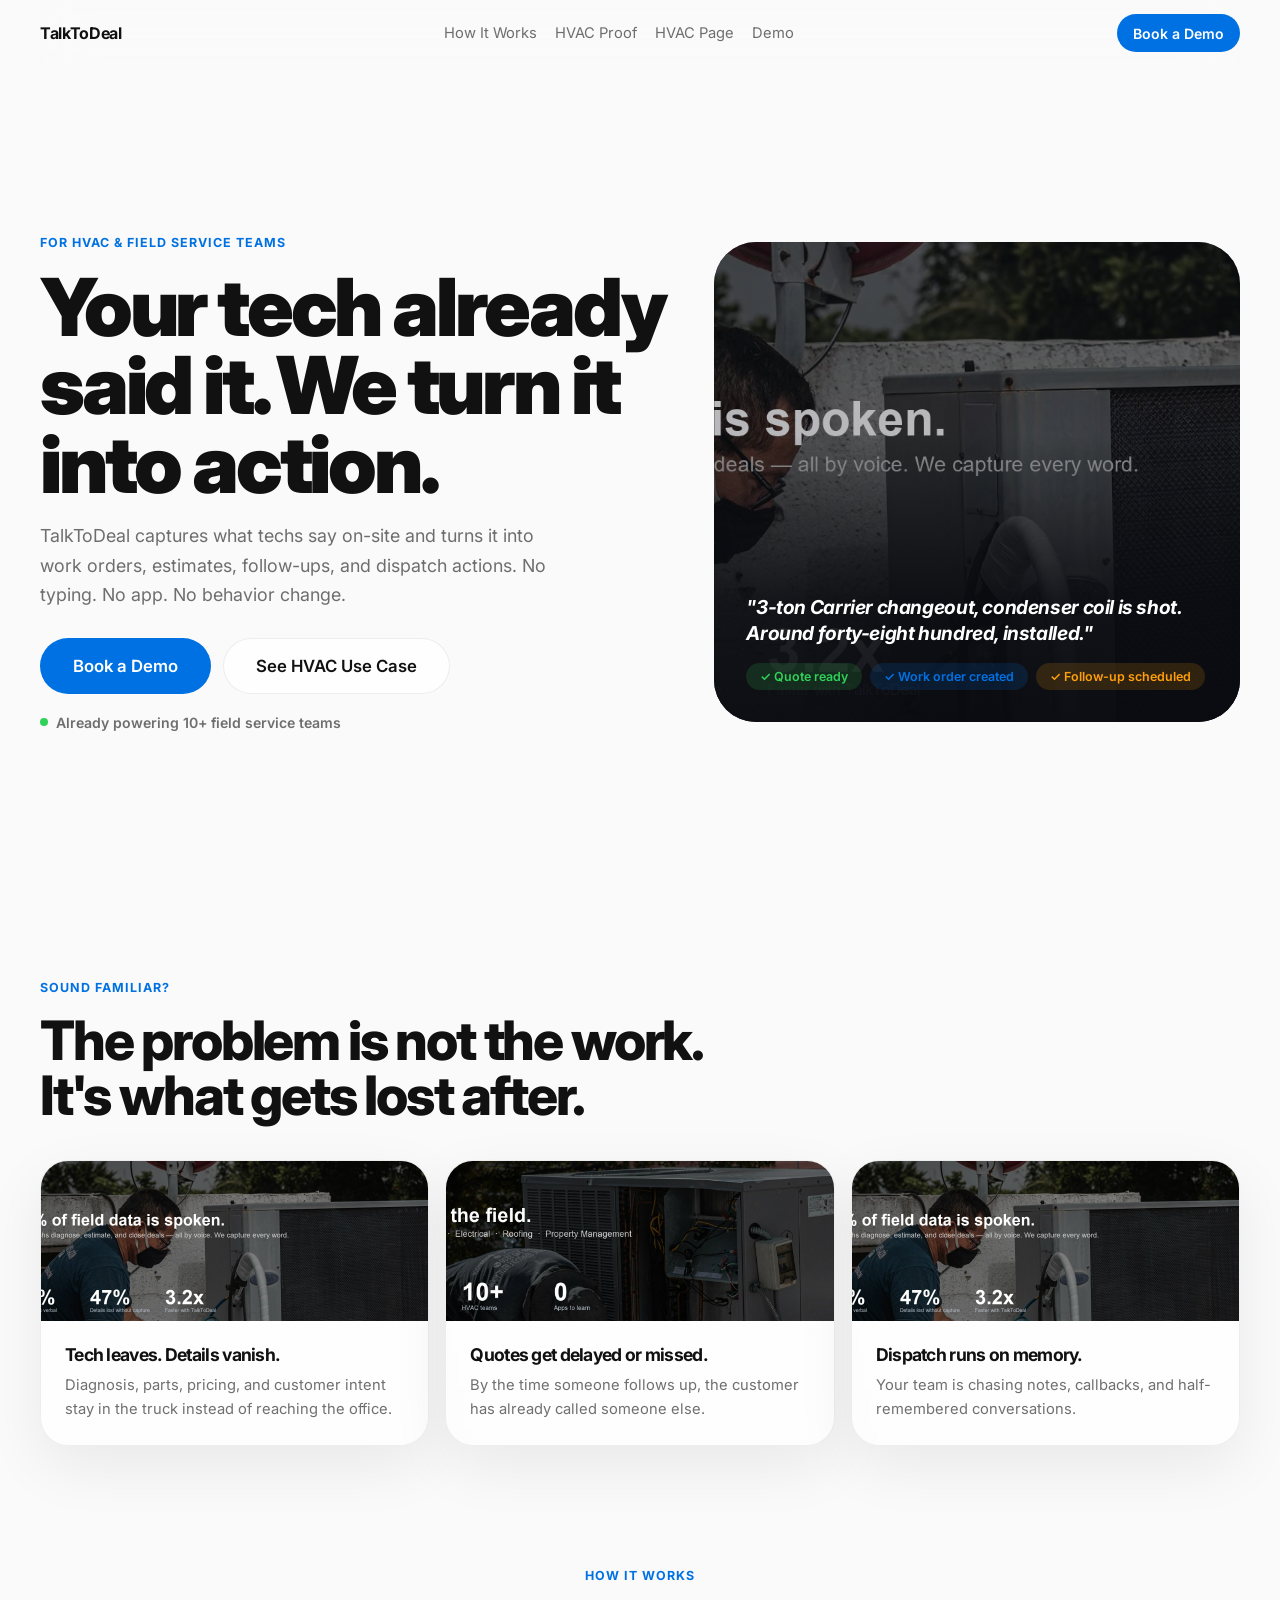
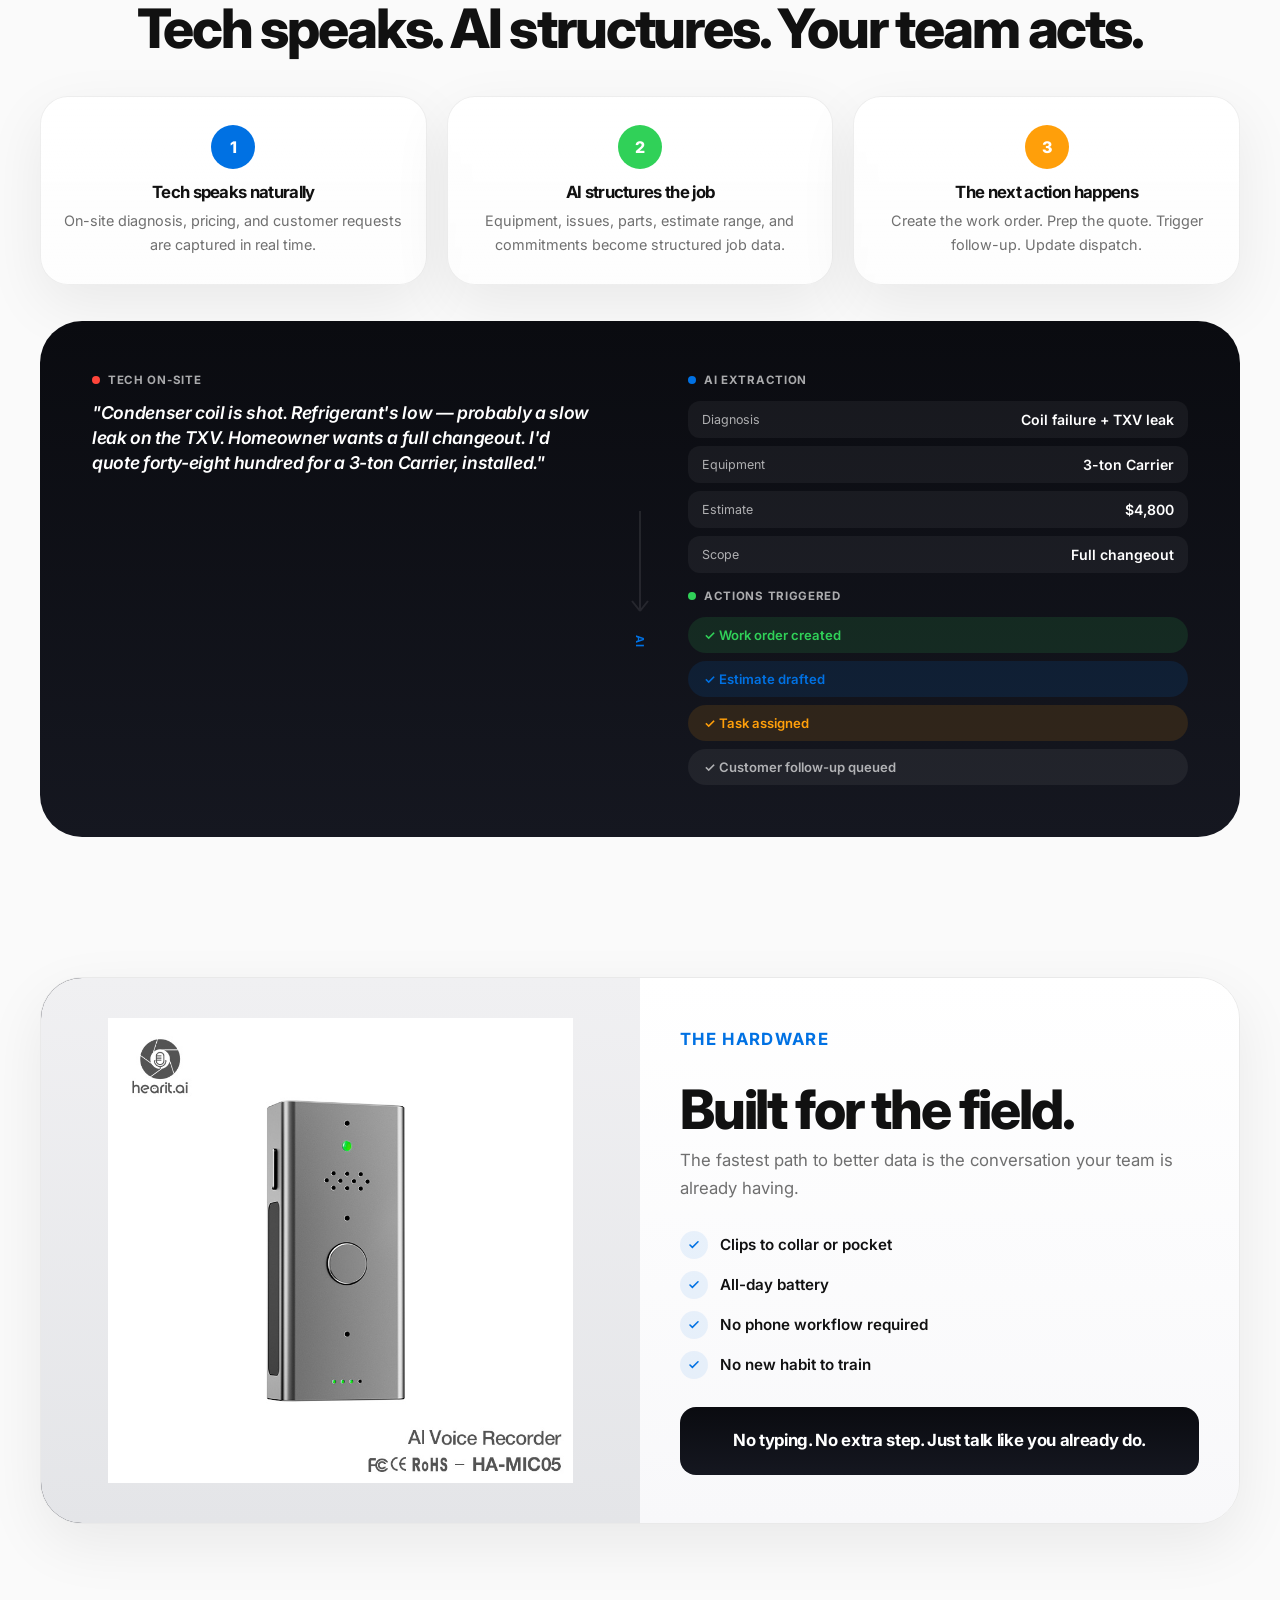
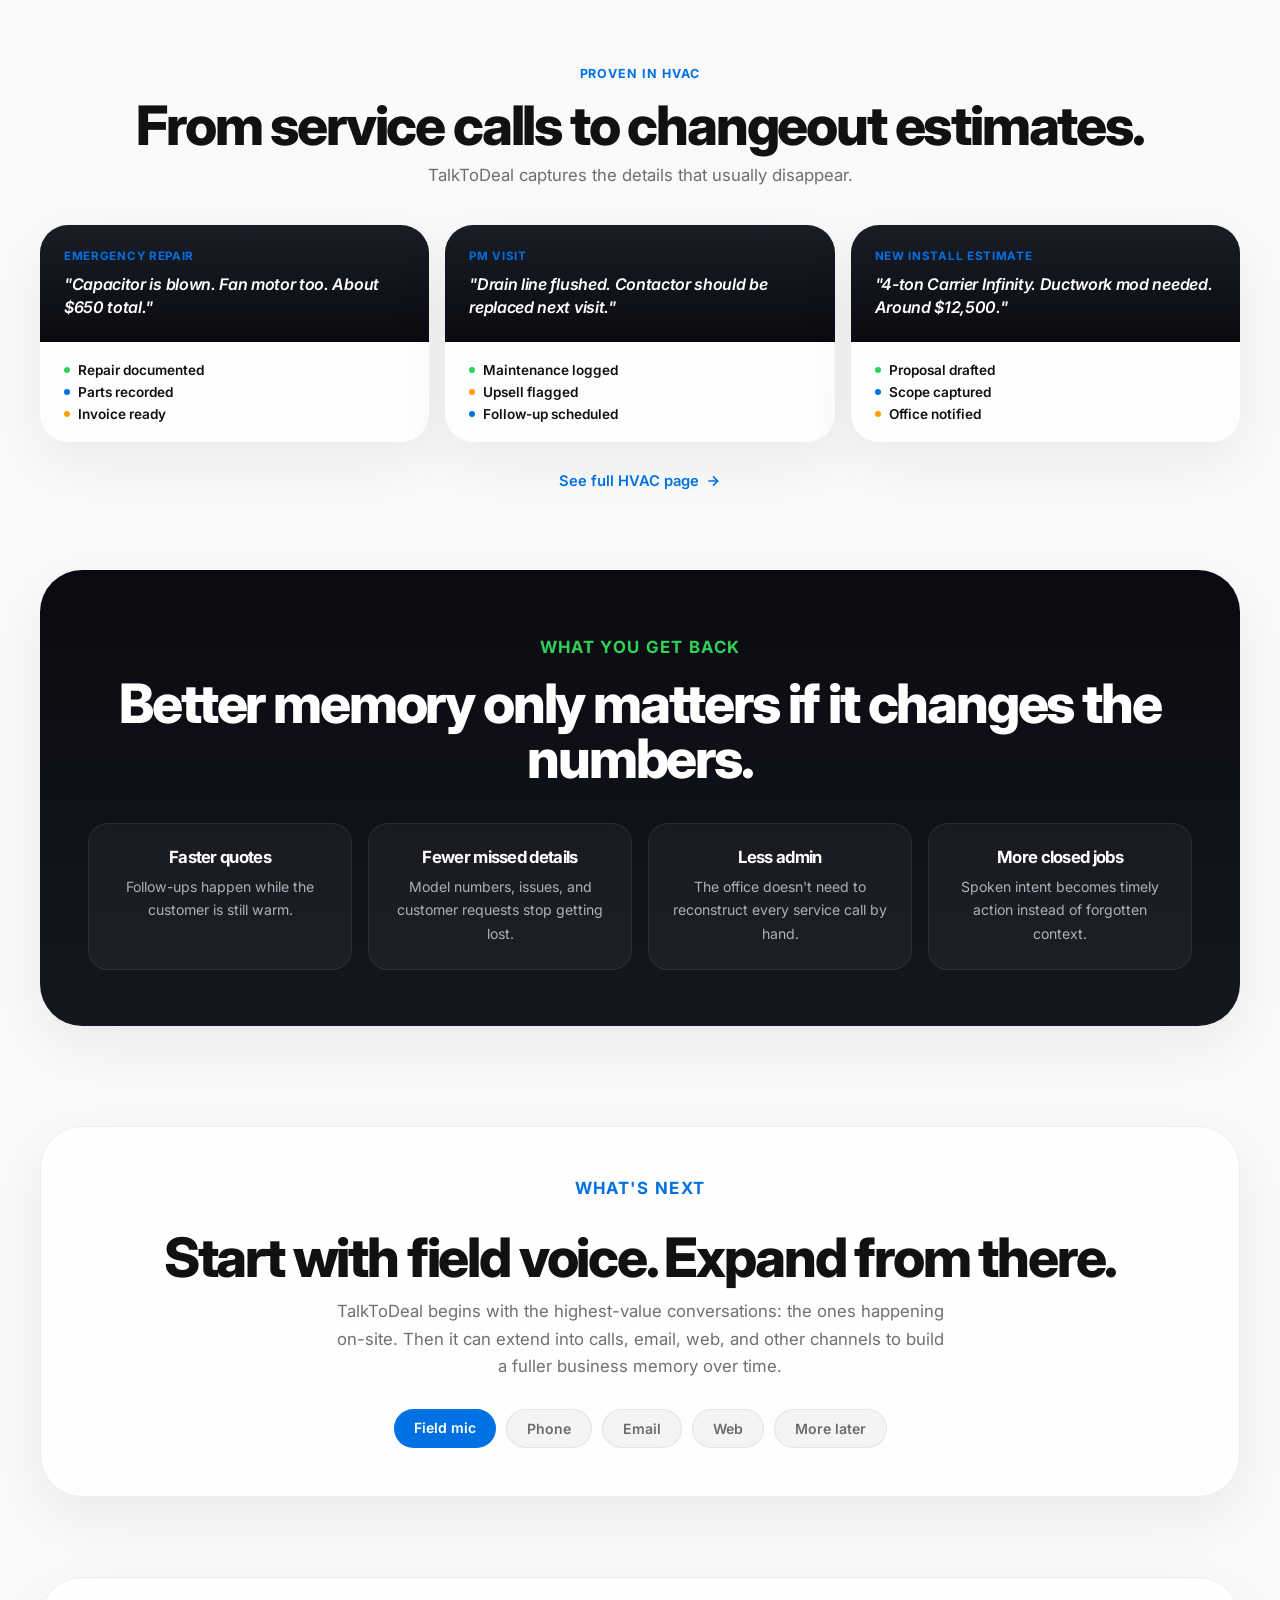
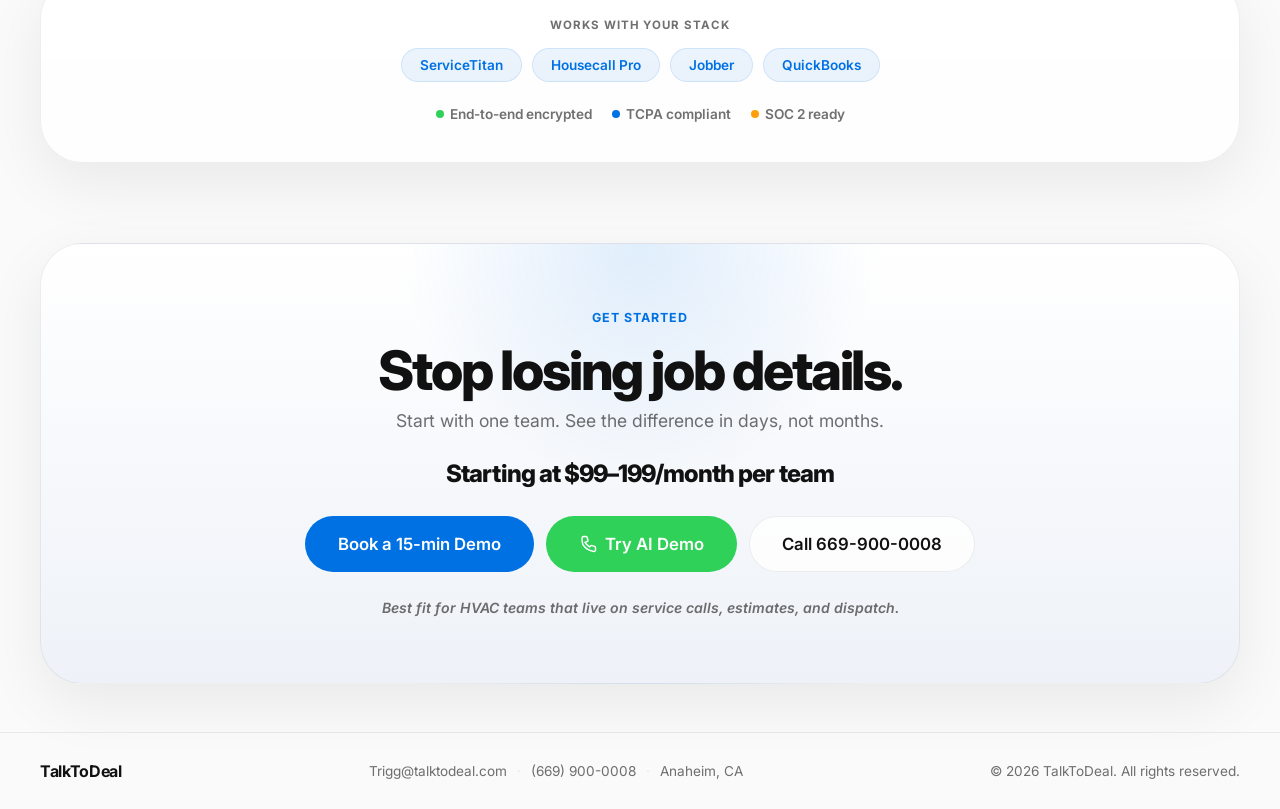
==== commit 6ce69afc: "refactor: rewrite homepage — field-first, HVAC-proven, no platform talk 9 screens, every one earns i" ====
--- a/index.html
+++ b/index.html
@@ -3,18 +3,19 @@
 <head>
   <meta charset="UTF-8">
   <meta name="viewport" content="width=device-width, initial-scale=1.0">
-  <title>TalkToDeal — Capture Every Conversation. Build Business Memory. Execute Instantly.</title>
-  <meta name="description" content="TalkToDeal turns business conversations from any channel — field mic, phone, email, chat, social — into structured data, business memory, and automated execution. Voice to action, not just voice to text.">
-  <meta name="keywords" content="business memory, voice to action, conversation capture, field service automation, AI work order, multi-channel data capture, enterprise memory layer, voice AI platform">
+  <title>TalkToDeal — Your Tech Already Said It. We Turn It Into Action.</title>
+  <meta name="description" content="TalkToDeal captures what HVAC techs say on-site and turns it into work orders, estimates, follow-ups, and dispatch actions. No typing. No app. Just talk.">
+  <meta name="keywords" content="HVAC work order automation, voice to work order, field service voice capture, HVAC dispatch software, HVAC estimating tool, service call documentation, HVAC technician productivity">
   <link rel="preconnect" href="https://fonts.googleapis.com">
   <link rel="preconnect" href="https://fonts.gstatic.com" crossorigin>
   <link href="https://fonts.googleapis.com/css2?family=Inter:wght@400;500;600;700;800;900&display=swap" rel="stylesheet">
   <style>
     :root {
-      --bg: #fafafa; --surface: #fff; --dark: #0a0b10; --dark-soft: #151720;
-      --text: #111; --text-soft: rgba(17,17,17,0.65); --text-inv: #fff; --text-inv-soft: rgba(255,255,255,0.65);
-      --accent: #0071e3; --accent-soft: rgba(0,113,227,0.1);
-      --green: #30d158; --orange: #ff9f0a; --purple: #bf5af2; --red: #ff453a; --cyan: #64d2ff;
+      --bg: #fafafa;
+      --text: #111; --text-soft: rgba(17,17,17,0.6); --text-inv: #fff; --text-inv-soft: rgba(255,255,255,0.65);
+      --accent: #0071e3; --accent-soft: rgba(0,113,227,0.08);
+      --green: #30d158; --orange: #ff9f0a; --red: #ff453a;
+      --dark: #0a0b10; --dark2: #151720;
       --line: rgba(17,17,17,0.07); --line-inv: rgba(255,255,255,0.08);
       --shadow: 0 20px 60px rgba(0,0,0,0.07);
       --r-xl: 42px; --r-lg: 28px; --r-md: 20px;
@@ -26,7 +27,7 @@
     a { color: inherit; text-decoration: none; }
     img { max-width: 100%; display: block; }
 
-    /* ─── Topbar ─── */
+    /* Topbar */
     .topbar {
       position: sticky; top: 0; z-index: 30;
       width: var(--w); margin: 0 auto; padding: 14px 0;
@@ -40,22 +41,20 @@
       min-height: 38px; padding: 0 16px; font-size: 0.88rem;
       background: var(--accent); color: #fff; border-radius: 999px;
       display: inline-flex; align-items: center; font-weight: 600;
-      transition: background 0.15s;
     }
     .nav-cta:hover { background: #005bb5; }
 
-    /* ─── Global ─── */
+    /* Global */
     .section { width: var(--w); margin: 0 auto; padding: 40px 0; }
     .eyebrow {
       margin: 0 0 14px; font-size: 0.78rem; font-weight: 700;
       text-transform: uppercase; letter-spacing: 0.08em; color: var(--accent);
     }
-    h1, h2, h3 { margin: 0; letter-spacing: -0.05em; }
-    h1 { font-size: clamp(2.8rem, 6.5vw, 5.2rem); line-height: 0.96; font-weight: 900; }
-    h2 { font-size: clamp(2rem, 4.5vw, 3.6rem); line-height: 1; font-weight: 800; }
-    h3 { font-size: 1.3rem; line-height: 1.15; font-weight: 700; }
+    h1, h2, h3 { margin: 0; letter-spacing: -0.04em; }
+    h1 { font-size: clamp(2.8rem, 6.5vw, 5rem); line-height: 0.98; font-weight: 900; }
+    h2 { font-size: clamp(2rem, 4.5vw, 3.4rem); line-height: 1.02; font-weight: 800; }
+    h3 { font-size: 1.25rem; line-height: 1.15; font-weight: 700; }
     p { margin: 0; color: var(--text-soft); line-height: 1.65; font-size: 1rem; }
-
     .button {
       min-height: 50px; padding: 0 24px; display: inline-flex; align-items: center; justify-content: center;
       border-radius: 999px; border: 1px solid transparent; font-weight: 600; font-size: 0.95rem;
@@ -66,203 +65,260 @@
     .btn-primary:hover { background: #005bb5; }
     .btn-secondary { background: rgba(255,255,255,0.8); border-color: var(--line); color: var(--text); }
     .btn-secondary:hover { background: #fff; }
-    .btn-outline-light { background: transparent; border-color: var(--line-inv); color: var(--text-inv); }
-    .btn-outline-light:hover { background: rgba(255,255,255,0.08); }
     .btn-green { background: var(--green); color: #fff; }
     .large-btn { min-height: 56px; padding: 0 32px; font-size: 1.05rem; }
-
     .actions { margin-top: 28px; display: flex; flex-wrap: wrap; gap: 12px; }
 
-    /* ─── Reveal ─── */
+    /* Reveal */
     .reveal { opacity: 0; transform: translateY(28px); transition: opacity 0.7s ease, transform 0.7s ease; }
     .reveal.is-visible { opacity: 1; transform: translateY(0); }
 
     /* ═══ S1: Hero ═══ */
-    .hero { min-height: calc(100vh - 68px); display: flex; flex-direction: column; justify-content: center; align-items: center; text-align: center; padding: 40px 0 60px; }
-    .hero h1 { max-width: 16ch; margin: 0 auto; }
-    .hero-lead { max-width: 54ch; font-size: 1.2rem; margin: 20px auto 0; }
-    .hero-proof { display: flex; align-items: center; gap: 8px; margin-top: 24px; font-size: 0.88rem; font-weight: 600; color: var(--text-soft); }
+    .hero {
+      min-height: calc(100vh - 68px);
+      display: grid; grid-template-columns: 1.1fr 0.9fr; gap: 32px; align-items: center;
+      padding: 40px 0;
+    }
+    .hero-lead { max-width: 46ch; font-size: 1.12rem; margin-top: 18px; }
+    .hero-proof {
+      display: flex; align-items: center; gap: 8px;
+      margin-top: 20px; font-size: 0.88rem; font-weight: 600; color: var(--text-soft);
+    }
     .proof-dot { width: 8px; height: 8px; border-radius: 50%; background: var(--green); animation: blink 2s ease-in-out infinite; }
     @keyframes blink { 0%,100%{opacity:1} 50%{opacity:0.3} }
 
-    /* Hero flow visual */
-    .hero-flow {
-      margin-top: 48px; width: 100%; max-width: 800px;
-      display: flex; align-items: center; justify-content: center; gap: 0;
-    }
-    .flow-node {
-      padding: 18px 24px; border-radius: var(--r-md);
-      text-align: center; flex: 1; min-width: 0;
-    }
-    .flow-node-dark { background: var(--dark); color: var(--text-inv); }
-    .flow-node-accent { background: var(--accent); color: #fff; }
-    .flow-node-green { background: var(--green); color: #fff; }
-    .flow-icon { font-size: 1.5rem; margin-bottom: 6px; }
-    .flow-label { font-size: 0.78rem; font-weight: 700; text-transform: uppercase; letter-spacing: 0.06em; }
-    .flow-arrow {
-      flex-shrink: 0; width: 40px; display: flex; align-items: center; justify-content: center;
-      color: var(--text-soft); font-size: 1.2rem;
-    }
-
-    /* ═══ S2: Problem ═══ */
-    .problem { padding: 80px 0 40px; }
-    .problem-header { margin-bottom: 32px; }
-    .problem-grid { display: grid; grid-template-columns: repeat(3, 1fr); gap: 16px; }
-    .problem-card {
-      padding: 28px; border-radius: var(--r-lg);
+    .hero-visual {
+      position: relative; border-radius: var(--r-xl); overflow: hidden;
+      background: linear-gradient(180deg, #1a1d27, #0a0b10);
+      min-height: 480px;
+    }
+    .hero-visual img {
+      width: 100%; height: 100%; object-fit: cover; opacity: 0.7;
+      position: absolute; inset: 0;
+    }
+    .hero-overlay {
+      position: relative; z-index: 2; padding: 32px;
+      display: flex; flex-direction: column; justify-content: flex-end; height: 100%;
+      min-height: 480px;
+      background: linear-gradient(180deg, transparent 40%, rgba(10,11,16,0.85) 75%, rgba(10,11,16,0.95) 100%);
+    }
+    .hero-quote {
+      font-size: 1.2rem; font-weight: 700; font-style: italic; color: var(--text-inv);
+      line-height: 1.35; letter-spacing: -0.02em; margin-bottom: 16px;
+    }
+    .hero-chips { display: flex; flex-wrap: wrap; gap: 8px; }
+    .hero-chip {
+      padding: 6px 14px; border-radius: 999px; font-size: 0.78rem; font-weight: 600;
+    }
+    .hero-chip.green { background: rgba(48,209,88,0.15); color: var(--green); }
+    .hero-chip.blue { background: rgba(0,113,227,0.15); color: var(--accent); }
+    .hero-chip.orange { background: rgba(255,159,10,0.15); color: var(--orange); }
+
+    /* ═══ S2: Pain ═══ */
+    .pain { padding: 80px 0 40px; }
+    .pain-header { margin-bottom: 36px; }
+    .pain-header h2 { max-width: 20ch; }
+    .pain-grid { display: grid; grid-template-columns: repeat(3, 1fr); gap: 16px; }
+    .pain-card {
+      border-radius: var(--r-lg); overflow: hidden;
       background: linear-gradient(180deg, rgba(255,255,255,0.95), rgba(255,255,255,0.7));
       border: 1px solid var(--line); box-shadow: var(--shadow);
     }
-    .problem-card .p-icon {
-      width: 44px; height: 44px; border-radius: 12px;
-      display: grid; place-items: center; margin-bottom: 16px;
-      font-size: 1.2rem;
-    }
-    .problem-card h3 { margin-bottom: 8px; font-size: 1.1rem; }
-    .problem-card p { font-size: 0.92rem; }
-
-    /* ═══ S3: Channels ═══ */
-    .channels {
-      padding: 60px 0;
-    }
-    .channels-panel {
-      padding: 56px 48px; border-radius: var(--r-xl);
-      background: linear-gradient(180deg, var(--dark) 0%, var(--dark-soft) 100%);
-      box-shadow: var(--shadow);
-    }
-    .channels-header { text-align: center; margin-bottom: 40px; }
-    .channels-header h2 { color: var(--text-inv); }
-    .channels-header p { color: var(--text-inv-soft); margin-top: 10px; font-size: 1.05rem; }
-
-    .channels-grid {
-      display: grid; grid-template-columns: repeat(4, 1fr); gap: 12px;
-      margin-bottom: 32px;
-    }
-    .channel-card {
-      padding: 20px 16px; border-radius: 18px; text-align: center;
-      background: rgba(255,255,255,0.04); border: 1px solid var(--line-inv);
-      transition: background 0.2s, border-color 0.2s, transform 0.2s;
-    }
-    .channel-card:hover { background: rgba(255,255,255,0.08); border-color: rgba(255,255,255,0.15); transform: translateY(-2px); }
-    .channel-card.featured {
-      background: rgba(0,113,227,0.1); border-color: rgba(0,113,227,0.25);
-      grid-row: span 2; display: flex; flex-direction: column; justify-content: center;
-    }
-    .ch-icon { font-size: 1.8rem; margin-bottom: 8px; }
-    .ch-name { font-size: 0.88rem; font-weight: 700; color: var(--text-inv); }
-    .ch-sub { font-size: 0.72rem; color: var(--text-inv-soft); margin-top: 4px; line-height: 1.4; }
-    .ch-tag {
-      display: inline-block; margin-top: 8px; padding: 3px 10px; border-radius: 999px;
-      font-size: 0.68rem; font-weight: 700; text-transform: uppercase;
-      background: rgba(0,113,227,0.15); color: var(--accent);
-    }
-
-    .channels-product {
-      display: flex; align-items: center; gap: 24px;
-      padding: 24px 28px; border-radius: 20px;
-      background: rgba(255,255,255,0.04); border: 1px solid var(--line-inv);
-    }
-    .channels-product img { width: 80px; height: 80px; object-fit: contain; flex-shrink: 0; filter: drop-shadow(0 8px 24px rgba(0,0,0,0.3)); }
-    .channels-product-info h3 { color: var(--text-inv); font-size: 1.05rem; margin-bottom: 4px; }
-    .channels-product-info p { color: var(--text-inv-soft); font-size: 0.85rem; }
-
-    /* ═══ S4: Memory ═══ */
-    .memory { padding: 80px 0; }
-    .memory-header { text-align: center; margin-bottom: 40px; }
-    .memory-flow {
-      display: grid; grid-template-columns: repeat(3, 1fr); gap: 20px;
-    }
-    .memory-step {
-      padding: 36px 28px; border-radius: var(--r-lg); text-align: center;
+    .pain-card-img {
+      height: 160px; overflow: hidden;
+    }
+    .pain-card-img img { width: 100%; height: 100%; object-fit: cover; }
+    .pain-card-body { padding: 24px; }
+    .pain-card h3 { margin-bottom: 8px; font-size: 1.1rem; }
+    .pain-card p { font-size: 0.92rem; }
+
+    /* ═══ S3: How It Works ═══ */
+    .how { padding: 80px 0; }
+    .how-header { text-align: center; margin-bottom: 40px; }
+    .how-steps { display: grid; grid-template-columns: repeat(3, 1fr); gap: 20px; margin-bottom: 36px; }
+    .how-step {
+      text-align: center; padding: 28px 20px; border-radius: var(--r-lg);
       background: linear-gradient(180deg, rgba(255,255,255,0.95), rgba(255,255,255,0.7));
       border: 1px solid var(--line); box-shadow: var(--shadow);
     }
-    .memory-step .m-num {
-      width: 48px; height: 48px; border-radius: 50%; margin: 0 auto 16px;
+    .how-step-num {
+      width: 44px; height: 44px; border-radius: 50%; margin: 0 auto 14px;
       display: grid; place-items: center;
-      font-size: 1.1rem; font-weight: 800; color: #fff;
-    }
-    .memory-step h3 { margin-bottom: 8px; }
-    .memory-step p { font-size: 0.92rem; }
-    .memory-quote {
-      margin-top: 32px; text-align: center; padding: 32px;
-      border-radius: var(--r-lg);
-      background: linear-gradient(180deg, var(--dark), var(--dark-soft));
-    }
-    .memory-quote p { color: var(--text-inv-soft); font-size: 1.15rem; font-style: italic; }
-    .memory-quote strong { color: var(--text-inv); font-style: normal; }
-
-    /* ═══ S5: Execute ═══ */
-    .execute { padding: 60px 0; }
-    .execute-panel {
+      font-size: 1rem; font-weight: 800; color: #fff; background: var(--accent);
+    }
+    .how-step h3 { margin-bottom: 6px; font-size: 1.05rem; }
+    .how-step p { font-size: 0.9rem; }
+
+    /* Demo block */
+    .how-demo {
+      border-radius: var(--r-xl); overflow: hidden;
+      background: linear-gradient(180deg, var(--dark), var(--dark2));
+      padding: 32px; display: grid; grid-template-columns: 1fr auto 1fr; gap: 0; align-items: stretch;
+    }
+    .demo-col { padding: 20px; }
+    .demo-label {
+      display: flex; align-items: center; gap: 8px;
+      font-size: 0.72rem; font-weight: 700; text-transform: uppercase; letter-spacing: 0.06em;
+      color: var(--text-inv-soft); margin-bottom: 14px;
+    }
+    .demo-dot { width: 8px; height: 8px; border-radius: 50%; flex-shrink: 0; }
+    .demo-dot.red { background: var(--red); animation: blink 1.5s ease-in-out infinite; }
+    .demo-dot.green { background: var(--green); }
+    .demo-dot.blue { background: var(--accent); }
+    .demo-speech {
+      font-size: 1.1rem; line-height: 1.4; font-weight: 600; font-style: italic;
+      color: var(--text-inv); letter-spacing: -0.02em;
+    }
+    .demo-arrow {
+      display: flex; flex-direction: column; align-items: center; justify-content: center;
+      padding: 0 16px; gap: 4px;
+    }
+    .demo-arrow svg { opacity: 0.3; }
+    .demo-arrow span {
+      font-size: 0.68rem; font-weight: 700; text-transform: uppercase; letter-spacing: 0.08em;
+      color: var(--accent); writing-mode: vertical-rl; text-orientation: mixed;
+    }
+    .demo-extracts { display: grid; gap: 8px; }
+    .demo-extract {
+      padding: 10px 14px; border-radius: 12px; background: rgba(255,255,255,0.05);
+      display: flex; justify-content: space-between; align-items: center;
+    }
+    .demo-extract span { font-size: 0.78rem; color: var(--text-inv-soft); }
+    .demo-extract strong { font-size: 0.88rem; color: var(--text-inv); font-weight: 600; }
+    .demo-actions { display: grid; gap: 8px; }
+    .demo-action {
+      padding: 10px 16px; border-radius: 999px; font-size: 0.82rem; font-weight: 600;
+      display: flex; align-items: center; gap: 8px;
+    }
+    .demo-action.a-green { background: rgba(48,209,88,0.12); color: var(--green); }
+    .demo-action.a-blue { background: rgba(0,113,227,0.12); color: var(--accent); }
+    .demo-action.a-orange { background: rgba(255,159,10,0.12); color: var(--orange); }
+    .demo-action.a-white { background: rgba(255,255,255,0.06); color: var(--text-inv-soft); }
+
+    /* ═══ S4: MIC / Built for the field ═══ */
+    .field {
+      padding: 60px 0;
+    }
+    .field-panel {
+      display: grid; grid-template-columns: 1fr 1fr; gap: 0;
+      border-radius: var(--r-xl); overflow: hidden;
+      box-shadow: var(--shadow); border: 1px solid var(--line);
+    }
+    .field-photo {
+      min-height: 420px; position: relative; overflow: hidden;
+      background: #1a1d27;
+    }
+    .field-photo img {
+      width: 100%; height: 100%; object-fit: cover;
+      position: absolute; inset: 0;
+    }
+    .field-info {
+      padding: 48px 40px; display: flex; flex-direction: column; justify-content: center;
+      background: linear-gradient(180deg, #fff, #f8f8fa);
+    }
+    .field-info h2 { margin-bottom: 10px; }
+    .field-info > p { font-size: 1.05rem; margin-bottom: 28px; }
+    .field-points { display: grid; gap: 12px; margin-bottom: 28px; }
+    .field-point {
+      display: flex; align-items: center; gap: 12px;
+      font-size: 0.95rem; font-weight: 600; color: var(--text);
+    }
+    .field-check {
+      width: 28px; height: 28px; border-radius: 50%; flex-shrink: 0;
+      display: grid; place-items: center; background: var(--accent-soft);
+    }
+    .field-check svg { width: 16px; height: 16px; }
+    .field-bottom {
+      padding: 20px 24px; border-radius: 16px;
+      background: linear-gradient(180deg, var(--dark), var(--dark2));
+      text-align: center;
+    }
+    .field-bottom p { color: var(--text-inv); font-size: 1.05rem; font-weight: 700; letter-spacing: -0.02em; }
+
+    /* ═══ S5: HVAC Proof ═══ */
+    .proof { padding: 80px 0 40px; }
+    .proof-header { text-align: center; margin-bottom: 36px; }
+    .proof-header p.sub { margin-top: 8px; font-size: 1.05rem; max-width: 52ch; margin-left: auto; margin-right: auto; }
+    .proof-grid { display: grid; grid-template-columns: repeat(3, 1fr); gap: 16px; }
+    .proof-card {
+      border-radius: var(--r-lg); overflow: hidden; box-shadow: var(--shadow);
+      display: flex; flex-direction: column;
+    }
+    .proof-card-top {
+      padding: 24px; flex: 1;
+      background: linear-gradient(180deg, #1a1d27, var(--dark));
+    }
+    .proof-type {
+      font-size: 0.72rem; font-weight: 700; text-transform: uppercase; letter-spacing: 0.06em;
+      color: var(--accent); margin-bottom: 10px;
+    }
+    .proof-voice {
+      font-size: 1rem; line-height: 1.4; font-weight: 600; font-style: italic;
+      color: var(--text-inv); letter-spacing: -0.02em;
+    }
+    .proof-card-bottom {
+      padding: 20px 24px;
+      background: linear-gradient(180deg, rgba(255,255,255,0.96), rgba(255,255,255,0.85));
+      display: grid; gap: 6px;
+    }
+    .proof-output {
+      display: flex; align-items: center; gap: 8px;
+      font-size: 0.85rem; font-weight: 600; color: var(--text);
+    }
+    .proof-output .po-dot {
+      width: 6px; height: 6px; border-radius: 50%; flex-shrink: 0;
+    }
+    .proof-link {
+      text-align: center; margin-top: 28px;
+    }
+    .proof-link a {
+      font-size: 0.92rem; font-weight: 600; color: var(--accent);
+      display: inline-flex; align-items: center; gap: 6px;
+    }
+    .proof-link a:hover { text-decoration: underline; }
+
+    /* ═══ S6: Results ═══ */
+    .results { padding: 40px 0; }
+    .results-panel {
       padding: 56px 48px; border-radius: var(--r-xl);
-      background: linear-gradient(135deg, #0a1628 0%, var(--dark) 50%, #0a1020 100%);
-    }
-    .execute-header { text-align: center; margin-bottom: 40px; }
-    .execute-header h2 { color: var(--text-inv); }
-    .execute-header p { color: var(--text-inv-soft); margin-top: 10px; font-size: 1.05rem; }
-
-    .execute-grid { display: grid; grid-template-columns: repeat(2, 1fr); gap: 16px; }
-    .execute-card {
-      padding: 24px; border-radius: 20px;
+      background: linear-gradient(180deg, var(--dark), var(--dark2));
+      box-shadow: var(--shadow);
+    }
+    .results-header { text-align: center; margin-bottom: 36px; }
+    .results-header h2 { color: var(--text-inv); }
+    .results-header p { color: var(--text-inv-soft); margin-top: 8px; font-size: 1.05rem; }
+    .results-grid { display: grid; grid-template-columns: repeat(4, 1fr); gap: 16px; }
+    .result-card {
+      padding: 24px; border-radius: var(--r-md);
       background: rgba(255,255,255,0.04); border: 1px solid var(--line-inv);
-      display: flex; gap: 16px; align-items: flex-start;
-    }
-    .ex-icon {
-      width: 44px; height: 44px; border-radius: 12px;
-      display: grid; place-items: center; flex-shrink: 0;
-      font-size: 1.1rem;
-    }
-    .execute-card h3 { color: var(--text-inv); font-size: 1rem; margin-bottom: 4px; }
-    .execute-card p { color: var(--text-inv-soft); font-size: 0.85rem; }
-
-    .execute-outputs {
-      margin-top: 24px; display: flex; flex-wrap: wrap; gap: 8px; justify-content: center;
-    }
-    .output-chip {
-      padding: 8px 16px; border-radius: 999px; font-size: 0.82rem; font-weight: 600;
-      background: rgba(255,255,255,0.06); border: 1px solid var(--line-inv);
-      color: var(--text-inv-soft);
-    }
-
-    /* ═══ S6: Industry Proof ═══ */
-    .industries { padding: 80px 0; }
-    .industries-header { text-align: center; margin-bottom: 36px; }
-    .industries-grid { display: grid; grid-template-columns: 2fr 1fr 1fr; gap: 16px; }
-    .industry-card {
-      padding: 32px; border-radius: var(--r-lg);
+      text-align: center;
+    }
+    .result-card h3 { color: var(--text-inv); font-size: 1.05rem; margin-bottom: 8px; }
+    .result-card p { color: var(--text-inv-soft); font-size: 0.88rem; }
+
+    /* ═══ S7: Vision (restrained) ═══ */
+    .vision { padding: 60px 0 40px; }
+    .vision-panel {
+      padding: 48px; border-radius: var(--r-xl); text-align: center;
+      background: linear-gradient(180deg, rgba(255,255,255,0.95), rgba(255,255,255,0.7));
       border: 1px solid var(--line); box-shadow: var(--shadow);
-      display: flex; flex-direction: column;
-    }
-    .industry-card.main {
-      grid-row: span 2;
-      background: linear-gradient(180deg, var(--dark), var(--dark-soft));
-      border-color: var(--line-inv);
-    }
-    .industry-card.main h3, .industry-card.main .ind-tag { color: var(--text-inv); }
-    .industry-card.main p { color: var(--text-inv-soft); }
-    .industry-card.secondary {
-      background: linear-gradient(180deg, rgba(255,255,255,0.95), rgba(255,255,255,0.7));
-    }
-    .ind-tag {
-      display: inline-flex; align-items: center; gap: 6px;
-      font-size: 0.72rem; font-weight: 700; text-transform: uppercase; letter-spacing: 0.06em;
-      margin-bottom: 14px;
-    }
-    .ind-dot { width: 8px; height: 8px; border-radius: 50%; }
-    .industry-card h3 { margin-bottom: 8px; }
-    .industry-card p { font-size: 0.92rem; flex: 1; }
-    .ind-link {
-      margin-top: 16px; font-size: 0.88rem; font-weight: 600; color: var(--accent);
-      display: inline-flex; align-items: center; gap: 6px;
-    }
-    .ind-soon {
-      margin-top: 12px; padding: 4px 12px; border-radius: 999px;
-      display: inline-block; font-size: 0.72rem; font-weight: 700;
-      background: rgba(0,0,0,0.04); color: var(--text-soft);
-    }
-
-    /* ═══ S7: Trust ═══ */
+    }
+    .vision-panel h2 { margin-bottom: 12px; }
+    .vision-panel > p { font-size: 1.05rem; max-width: 56ch; margin: 0 auto 28px; }
+    .vision-strip {
+      display: flex; flex-wrap: wrap; gap: 10px; justify-content: center;
+    }
+    .vision-chip {
+      padding: 10px 20px; border-radius: 999px; font-size: 0.88rem; font-weight: 600;
+    }
+    .vision-chip.active {
+      background: var(--accent); color: #fff;
+    }
+    .vision-chip.future {
+      background: rgba(0,0,0,0.04); color: var(--text-soft); border: 1px solid var(--line);
+    }
+
+    /* ═══ S8: Trust ═══ */
     .trust { padding: 40px 0; }
     .trust-panel {
       padding: 40px 48px; border-radius: var(--r-xl);
@@ -280,31 +336,30 @@
       background: var(--accent-soft); border: 1px solid rgba(0,113,227,0.12);
       font-size: 0.85rem; font-weight: 600; color: var(--accent);
     }
-    .trust-badges { display: flex; flex-wrap: wrap; gap: 24px; justify-content: center; }
+    .trust-badges { display: flex; flex-wrap: wrap; gap: 20px; justify-content: center; }
     .trust-badge {
-      display: flex; align-items: center; gap: 8px;
+      display: flex; align-items: center; gap: 6px;
       font-size: 0.85rem; font-weight: 600; color: var(--text-soft);
     }
-    .trust-badge-dot { width: 8px; height: 8px; border-radius: 50%; }
-
-    /* ═══ S8: CTA ═══ */
+    .tb-dot { width: 8px; height: 8px; border-radius: 50%; }
+
+    /* ═══ S9: CTA ═══ */
     .closing { padding: 40px 0 48px; }
     .closing-panel {
       padding: 64px 48px; border-radius: var(--r-xl); text-align: center;
-      background: radial-gradient(circle at top center, rgba(0,113,227,0.14), transparent 32%),
+      background: radial-gradient(circle at top center, rgba(0,113,227,0.12), transparent 32%),
                   linear-gradient(180deg, #fff 0%, #eef2f8 100%);
       border: 1px solid var(--line); box-shadow: var(--shadow);
     }
-    .closing-sub { margin-top: 8px; font-size: 1.15rem; }
+    .closing-sub { margin-top: 8px; font-size: 1.1rem; }
     .closing-price { margin-top: 24px; font-size: 1.5rem; font-weight: 800; letter-spacing: -0.04em; color: var(--text); }
-    .closing-value { margin-top: 6px; font-size: 0.95rem; color: var(--accent); font-weight: 600; }
     .closing-panel .actions { justify-content: center; }
-    .closing-proof {
-      display: flex; align-items: center; gap: 8px; justify-content: center;
+    .closing-fit {
       margin-top: 24px; font-size: 0.88rem; font-weight: 600; color: var(--text-soft);
-    }
-
-    /* ─── Footer ─── */
+      font-style: italic;
+    }
+
+    /* Footer */
     .footer { padding: 28px 0; border-top: 1px solid var(--line); }
     .footer-inner {
       width: var(--w); margin: 0 auto;
@@ -315,17 +370,19 @@
     .footer-sep { color: var(--line); }
     .footer-copy { font-size: 0.85rem; color: var(--text-soft); }
 
-    /* ─── Responsive ─── */
+    /* Responsive */
     @media (max-width: 980px) {
-      .hero-flow { flex-direction: column; max-width: 320px; }
-      .flow-arrow { transform: rotate(90deg); width: auto; height: 32px; }
-      .problem-grid { grid-template-columns: 1fr; }
-      .channels-grid { grid-template-columns: repeat(2, 1fr); }
-      .channel-card.featured { grid-row: span 1; }
-      .memory-flow { grid-template-columns: 1fr; }
-      .execute-grid { grid-template-columns: 1fr; }
-      .industries-grid { grid-template-columns: 1fr; }
-      .industry-card.main { grid-row: span 1; }
+      .hero { grid-template-columns: 1fr; min-height: auto; }
+      .hero-visual { min-height: 360px; }
+      .hero-overlay { min-height: 360px; }
+      .pain-grid, .how-steps, .proof-grid { grid-template-columns: 1fr; }
+      .how-demo { grid-template-columns: 1fr; }
+      .demo-arrow { flex-direction: row; padding: 12px 0; }
+      .demo-arrow span { writing-mode: horizontal-tb; }
+      .demo-arrow svg { transform: rotate(90deg); }
+      .field-panel { grid-template-columns: 1fr; }
+      .field-photo { min-height: 280px; }
+      .results-grid { grid-template-columns: repeat(2, 1fr); }
       .nav-cta { display: none; }
     }
     @media (max-width: 720px) {
@@ -333,9 +390,13 @@
       .topbar { position: static; padding: 16px 0 6px; flex-wrap: wrap; }
       .topnav { gap: 12px; font-size: 0.85rem; }
       .section { padding: 28px 0; }
-      .hero { min-height: auto; padding: 24px 0 40px; }
-      .channels-panel, .execute-panel, .closing-panel, .trust-panel { padding: 32px 20px; border-radius: 24px; }
-      .channels-grid { grid-template-columns: repeat(2, 1fr); }
+      .hero { padding: 16px 0 28px; }
+      .results-grid { grid-template-columns: 1fr; }
+      .how-demo, .results-panel, .closing-panel, .trust-panel, .vision-panel, .field-panel { border-radius: 24px; }
+      .how-demo { padding: 20px; }
+      .field-info { padding: 28px 24px; }
+      .results-panel { padding: 32px 20px; }
+      .closing-panel { padding: 32px 20px; }
       .closing-price { font-size: 1.25rem; }
     }
   </style>
@@ -345,321 +406,328 @@
   <header class="topbar">
     <a class="brand" href="#hero">TalkToDeal</a>
     <nav class="topnav" aria-label="Primary">
-      <a href="#channels">Platform</a>
-      <a href="#memory">Memory</a>
-      <a href="#industries">Industries</a>
-      <a href="/hvac">HVAC</a>
+      <a href="#how">How It Works</a>
+      <a href="#proof">HVAC Proof</a>
+      <a href="/hvac">HVAC Page</a>
       <a href="#cta">Demo</a>
     </nav>
     <a class="nav-cta" href="https://calendar.app.google/aU3fdfyDQUxhAjFu5" target="_blank" rel="noopener">Book a Demo</a>
   </header>
 
   <main>
+
     <!-- ═══ S1: Hero ═══ -->
     <section class="hero section" id="hero">
       <div class="reveal">
-        <p class="eyebrow">The Business Memory Platform</p>
-        <h1>Capture every conversation. Build business memory. Execute instantly.</h1>
+        <p class="eyebrow">For HVAC &amp; field service teams</p>
+        <h1>Your tech already said it. We turn it into action.</h1>
         <p class="hero-lead">
-          90% of business value is trapped in speech — field calls, phone conversations, emails, chats.
-          We turn all of it into structured data, persistent memory, and automated execution.
+          TalkToDeal captures what techs say on-site and turns it into work orders, estimates, follow-ups, and dispatch actions. No typing. No app. No behavior change.
         </p>
-        <div class="actions" style="justify-content:center;">
+        <div class="actions">
           <a class="button btn-primary large-btn" href="https://calendar.app.google/aU3fdfyDQUxhAjFu5" target="_blank" rel="noopener">Book a Demo</a>
           <a class="button btn-secondary large-btn" href="/hvac">See HVAC Use Case</a>
         </div>
-        <div class="hero-proof" style="justify-content:center;">
+        <div class="hero-proof">
           <span class="proof-dot"></span>
           Already powering 10+ field service teams
         </div>
       </div>
 
-      <!-- Flow visual -->
-      <div class="hero-flow reveal">
-        <div class="flow-node flow-node-dark">
-          <div class="flow-icon">&#127908;</div>
-          <div class="flow-label">Capture</div>
-        </div>
-        <div class="flow-arrow">&rarr;</div>
-        <div class="flow-node flow-node-accent">
-          <div class="flow-icon">&#129504;</div>
-          <div class="flow-label">Memory</div>
-        </div>
-        <div class="flow-arrow">&rarr;</div>
-        <div class="flow-node flow-node-dark">
-          <div class="flow-icon">&#9889;</div>
-          <div class="flow-label">Reason</div>
-        </div>
-        <div class="flow-arrow">&rarr;</div>
-        <div class="flow-node flow-node-green">
-          <div class="flow-icon">&#9654;</div>
-          <div class="flow-label">Execute</div>
-        </div>
-      </div>
-    </section>
-
-    <!-- ═══ S2: The Problem ═══ -->
-    <section class="problem section" id="problem">
-      <div class="problem-header reveal">
-        <p class="eyebrow">The Problem</p>
-        <h2>Your business runs on conversations. None of them are captured.</h2>
-      </div>
-      <div class="problem-grid">
-        <article class="problem-card reveal">
-          <div class="p-icon" style="background:rgba(255,69,58,0.08); color:var(--red);">&#128172;</div>
-          <h3>Field conversations vanish.</h3>
-          <p>Your team talks to customers, diagnoses problems, gives quotes — on-site, in real time. But nothing gets written down. By evening, the details are gone.</p>
+      <div class="hero-visual reveal">
+        <img src="banner-hvac-field.jpg" alt="HVAC technician on-site with wearable mic">
+        <div class="hero-overlay">
+          <div class="hero-quote">
+            "3-ton Carrier changeout, condenser coil is shot. Around forty-eight hundred, installed."
+          </div>
+          <div class="hero-chips">
+            <span class="hero-chip green">&#10003; Quote ready</span>
+            <span class="hero-chip blue">&#10003; Work order created</span>
+            <span class="hero-chip orange">&#10003; Follow-up scheduled</span>
+          </div>
+        </div>
+      </div>
+    </section>
+
+    <!-- ═══ S2: Pain ═══ -->
+    <section class="pain section" id="pain">
+      <div class="pain-header reveal">
+        <p class="eyebrow">Sound familiar?</p>
+        <h2>The problem is not the work. It's what gets lost after.</h2>
+      </div>
+      <div class="pain-grid">
+        <article class="pain-card reveal">
+          <div class="pain-card-img">
+            <img src="banner-hvac-field.jpg" alt="Tech leaving job site">
+          </div>
+          <div class="pain-card-body">
+            <h3>Tech leaves. Details vanish.</h3>
+            <p>Diagnosis, parts, pricing, and customer intent stay in the truck instead of reaching the office.</p>
+          </div>
         </article>
-        <article class="problem-card reveal">
-          <div class="p-icon" style="background:rgba(255,159,10,0.08); color:var(--orange);">&#128222;</div>
-          <h3>Phone calls disappear after hangup.</h3>
-          <p>Customer called about a follow-up? Vendor confirmed a delivery date? You'll never find that information again — it lives in someone's memory, maybe.</p>
+        <article class="pain-card reveal">
+          <div class="pain-card-img">
+            <img src="banner-industry-voice.jpg" alt="Delayed follow-up" style="object-position: center 30%;">
+          </div>
+          <div class="pain-card-body">
+            <h3>Quotes get delayed or missed.</h3>
+            <p>By the time someone follows up, the customer has already called someone else.</p>
+          </div>
         </article>
-        <article class="problem-card reveal">
-          <div class="p-icon" style="background:rgba(191,90,242,0.08); color:var(--purple);">&#128233;</div>
-          <h3>Data is scattered across 10 tools.</h3>
-          <p>Emails, texts, voicemails, WhatsApp, CRM notes — your business knowledge is fragmented. No single source of truth. No way to search. No way to act.</p>
+        <article class="pain-card reveal">
+          <div class="pain-card-img">
+            <img src="banner-hvac-field.jpg" alt="Dispatch chaos" style="object-position: center 70%;">
+          </div>
+          <div class="pain-card-body">
+            <h3>Dispatch runs on memory.</h3>
+            <p>Your team is chasing notes, callbacks, and half-remembered conversations.</p>
+          </div>
         </article>
       </div>
     </section>
 
-    <!-- ═══ S3: Multi-Channel Inputs ═══ -->
-    <section class="channels section" id="channels">
-      <div class="channels-panel reveal">
-        <div class="channels-header">
-          <p class="eyebrow" style="color:var(--accent);">Every channel. One memory.</p>
-          <h2>We capture conversations from everywhere.</h2>
-          <p>Seven input channels. One unified business memory. Zero manual data entry.</p>
-        </div>
-
-        <div class="channels-grid">
-          <div class="channel-card featured">
-            <div class="ch-icon">&#127908;</div>
-            <div class="ch-name">On-Site Mic</div>
-            <div class="ch-sub">Our MIC series hardware.<br>Clips to collar. All-day battery. No phone needed.</div>
-            <span class="ch-tag">Our Hardware</span>
-          </div>
-          <div class="channel-card">
-            <div class="ch-icon">&#128222;</div>
-            <div class="ch-name">Phone Calls</div>
-            <div class="ch-sub">Inbound & outbound</div>
-          </div>
-          <div class="channel-card">
-            <div class="ch-icon">&#128233;</div>
-            <div class="ch-name">Email</div>
-            <div class="ch-sub">Inbox integration</div>
-          </div>
-          <div class="channel-card">
-            <div class="ch-icon">&#127760;</div>
-            <div class="ch-name">Website Chat</div>
-            <div class="ch-sub">Live chat & forms</div>
-          </div>
-          <div class="channel-card">
-            <div class="ch-icon">&#128172;</div>
-            <div class="ch-name">WeChat</div>
-            <div class="ch-sub">Messages & groups</div>
-          </div>
-          <div class="channel-card">
-            <div class="ch-icon">&#128242;</div>
-            <div class="ch-name">WhatsApp</div>
-            <div class="ch-sub">Business API</div>
-          </div>
-          <div class="channel-card">
-            <div class="ch-icon">&#128227;</div>
-            <div class="ch-name">Social Media</div>
-            <div class="ch-sub">DMs & comments</div>
-          </div>
-        </div>
-
-        <div class="channels-product">
-          <img src="HA-MIC05.png" alt="HA-MIC05 wearable microphone" width="80" height="80">
-          <div class="channels-product-info">
-            <h3>MIC Series — Our entry point</h3>
-            <p>The fastest path to business memory starts with the conversations your team already has in the field. No app. No typing. Just talk.</p>
-          </div>
-        </div>
-      </div>
-    </section>
-
-    <!-- ═══ S4: Business Memory ═══ -->
-    <section class="memory section" id="memory">
-      <div class="memory-header reveal">
-        <p class="eyebrow">The Core</p>
-        <h2>From conversations to business memory.</h2>
-      </div>
-
-      <div class="memory-flow">
-        <div class="memory-step reveal">
-          <div class="m-num" style="background:var(--accent);">1</div>
-          <h3>Capture</h3>
-          <p>Raw voice, text, and media from any channel — field, phone, email, chat, social. Always on. Always listening.</p>
-        </div>
-        <div class="memory-step reveal">
-          <div class="m-num" style="background:var(--purple);">2</div>
-          <h3>Structure</h3>
-          <p>AI extracts entities, intent, pricing, commitments, and relationships. Unstructured speech becomes structured data.</p>
-        </div>
-        <div class="memory-step reveal">
-          <div class="m-num" style="background:var(--green);">3</div>
-          <h3>Remember</h3>
-          <p>Persistent memory layer — searchable, connected, growing. Every conversation becomes a permanent business asset.</p>
-        </div>
-      </div>
-
-      <div class="memory-quote reveal">
-        <p>Every conversation your business has is either an asset or a liability.<br><strong>We make sure it's an asset.</strong></p>
-      </div>
-    </section>
-
-    <!-- ═══ S5: Reason & Execute ═══ -->
-    <section class="execute section" id="execute">
-      <div class="execute-panel reveal">
-        <div class="execute-header">
-          <p class="eyebrow" style="color:var(--green);">The Output</p>
-          <h2>Memory that acts.</h2>
-          <p>AI doesn't just remember — it identifies what to do next and does it.</p>
-        </div>
-
-        <div class="execute-grid">
-          <div class="execute-card">
-            <div class="ex-icon" style="background:rgba(48,209,88,0.12); color:var(--green);">&#128176;</div>
-            <div>
-              <h3>Opportunities</h3>
-              <p>Customer mentioned a second unit? AI creates the upsell quote before your team even asks.</p>
+    <!-- ═══ S3: How It Works ═══ -->
+    <section class="how section" id="how">
+      <div class="how-header reveal">
+        <p class="eyebrow">How It Works</p>
+        <h2>Tech speaks. AI structures. Your team acts.</h2>
+      </div>
+
+      <div class="how-steps">
+        <div class="how-step reveal">
+          <div class="how-step-num">1</div>
+          <h3>Tech speaks naturally</h3>
+          <p>On-site diagnosis, pricing, and customer requests are captured in real time.</p>
+        </div>
+        <div class="how-step reveal">
+          <div class="how-step-num" style="background:var(--green);">2</div>
+          <h3>AI structures the job</h3>
+          <p>Equipment, issues, parts, estimate range, and commitments become structured job data.</p>
+        </div>
+        <div class="how-step reveal">
+          <div class="how-step-num" style="background:var(--orange);">3</div>
+          <h3>The next action happens</h3>
+          <p>Create the work order. Prep the quote. Trigger follow-up. Update dispatch.</p>
+        </div>
+      </div>
+
+      <!-- Live demo block -->
+      <div class="how-demo reveal">
+        <!-- Left: voice input -->
+        <div class="demo-col">
+          <div class="demo-label">
+            <span class="demo-dot red"></span>
+            Tech on-site
+          </div>
+          <div class="demo-speech">
+            "Condenser coil is shot. Refrigerant's low — probably a slow leak on the TXV. Homeowner wants a full changeout. I'd quote forty-eight hundred for a 3-ton Carrier, installed."
+          </div>
+        </div>
+
+        <!-- Middle: arrow -->
+        <div class="demo-arrow">
+          <svg width="24" height="120" viewBox="0 0 24 120"><path d="M12 0v100m0 0l-8-10m8 10l8-10" stroke="rgba(255,255,255,0.3)" stroke-width="2" fill="none"/></svg>
+          <span>AI</span>
+        </div>
+
+        <!-- Right: outputs -->
+        <div class="demo-col">
+          <div class="demo-label">
+            <span class="demo-dot blue"></span>
+            AI extraction
+          </div>
+          <div class="demo-extracts" style="margin-bottom:16px;">
+            <div class="demo-extract"><span>Diagnosis</span><strong>Coil failure + TXV leak</strong></div>
+            <div class="demo-extract"><span>Equipment</span><strong>3-ton Carrier</strong></div>
+            <div class="demo-extract"><span>Estimate</span><strong>$4,800</strong></div>
+            <div class="demo-extract"><span>Scope</span><strong>Full changeout</strong></div>
+          </div>
+
+          <div class="demo-label" style="margin-top:8px;">
+            <span class="demo-dot green"></span>
+            Actions triggered
+          </div>
+          <div class="demo-actions">
+            <div class="demo-action a-green">&#10003; Work order created</div>
+            <div class="demo-action a-blue">&#10003; Estimate drafted</div>
+            <div class="demo-action a-orange">&#10003; Task assigned</div>
+            <div class="demo-action a-white">&#10003; Customer follow-up queued</div>
+          </div>
+        </div>
+      </div>
+    </section>
+
+    <!-- ═══ S4: Built for the Field ═══ -->
+    <section class="field section" id="field">
+      <div class="field-panel reveal">
+        <div class="field-photo">
+          <img src="HA-MIC05.png" alt="TalkToDeal MIC worn in the field" style="object-fit:contain; padding:40px; background:linear-gradient(180deg,#f0f0f2,#e4e5e8);">
+        </div>
+        <div class="field-info">
+          <p class="eyebrow">The Hardware</p>
+          <h2>Built for the field.</h2>
+          <p>The fastest path to better data is the conversation your team is already having.</p>
+          <div class="field-points">
+            <div class="field-point">
+              <span class="field-check"><svg viewBox="0 0 20 20" fill="none"><path d="M5 10l3 3 7-7" stroke="#0071e3" stroke-width="2" stroke-linecap="round"/></svg></span>
+              Clips to collar or pocket
             </div>
-          </div>
-          <div class="execute-card">
-            <div class="ex-icon" style="background:rgba(255,69,58,0.12); color:var(--red);">&#9888;</div>
-            <div>
-              <h3>Risks</h3>
-              <p>Unhappy customer tone? Missed commitment? AI flags it and escalates before it becomes a problem.</p>
+            <div class="field-point">
+              <span class="field-check"><svg viewBox="0 0 20 20" fill="none"><path d="M5 10l3 3 7-7" stroke="#0071e3" stroke-width="2" stroke-linecap="round"/></svg></span>
+              All-day battery
             </div>
-          </div>
-          <div class="execute-card">
-            <div class="ex-icon" style="background:rgba(0,113,227,0.12); color:var(--accent);">&#9989;</div>
-            <div>
-              <h3>Tasks</h3>
-              <p>"I told them we'd send someone Tuesday" — AI creates the dispatch task, assigns the tech, sends the confirm.</p>
+            <div class="field-point">
+              <span class="field-check"><svg viewBox="0 0 20 20" fill="none"><path d="M5 10l3 3 7-7" stroke="#0071e3" stroke-width="2" stroke-linecap="round"/></svg></span>
+              No phone workflow required
             </div>
-          </div>
-          <div class="execute-card">
-            <div class="ex-icon" style="background:rgba(255,159,10,0.12); color:var(--orange);">&#128197;</div>
-            <div>
-              <h3>Follow-ups</h3>
-              <p>"Check back in 30 days" — AI schedules the follow-up, preps the context, and reminds at the right time.</p>
+            <div class="field-point">
+              <span class="field-check"><svg viewBox="0 0 20 20" fill="none"><path d="M5 10l3 3 7-7" stroke="#0071e3" stroke-width="2" stroke-linecap="round"/></svg></span>
+              No new habit to train
             </div>
           </div>
-        </div>
-
-        <div class="execute-outputs">
-          <span class="output-chip">Work Orders</span>
-          <span class="output-chip">Invoices</span>
-          <span class="output-chip">Dispatch</span>
-          <span class="output-chip">Estimates</span>
-          <span class="output-chip">CRM Updates</span>
-          <span class="output-chip">Follow-up Calls</span>
-          <span class="output-chip">Email Reports</span>
-        </div>
-      </div>
-    </section>
-
-    <!-- ═══ S6: Industry Proof ═══ -->
-    <section class="industries section" id="industries">
-      <div class="industries-header reveal">
-        <p class="eyebrow">Proven in the field</p>
-        <h2>Ready for every trade.</h2>
-      </div>
-
-      <div class="industries-grid">
-        <article class="industry-card main reveal">
-          <div class="ind-tag">
-            <span class="ind-dot" style="background:var(--green);"></span>
-            Live
-          </div>
-          <h3>HVAC</h3>
-          <p>Compressor diagnostics, refrigerant levels, changeout estimates, PM schedules, warranty work — captured from tech voice, turned into work orders and dispatch in real time. Already deployed with 10+ HVAC teams.</p>
-          <a class="ind-link" href="/hvac">
-            See full HVAC use case
-            <svg width="16" height="16" viewBox="0 0 24 24" fill="none" stroke="currentColor" stroke-width="2.5"><path d="M5 12h14M12 5l7 7-7 7"/></svg>
-          </a>
+          <div class="field-bottom">
+            <p>No typing. No extra step. Just talk like you already do.</p>
+          </div>
+        </div>
+      </div>
+    </section>
+
+    <!-- ═══ S5: HVAC Proof ═══ -->
+    <section class="proof section" id="proof">
+      <div class="proof-header reveal">
+        <p class="eyebrow">Proven in HVAC</p>
+        <h2>From service calls to changeout estimates.</h2>
+        <p class="sub">TalkToDeal captures the details that usually disappear.</p>
+      </div>
+
+      <div class="proof-grid">
+        <article class="proof-card reveal">
+          <div class="proof-card-top">
+            <div class="proof-type">Emergency Repair</div>
+            <div class="proof-voice">"Capacitor is blown. Fan motor too. About $650 total."</div>
+          </div>
+          <div class="proof-card-bottom">
+            <div class="proof-output"><span class="po-dot" style="background:var(--green);"></span> Repair documented</div>
+            <div class="proof-output"><span class="po-dot" style="background:var(--accent);"></span> Parts recorded</div>
+            <div class="proof-output"><span class="po-dot" style="background:var(--orange);"></span> Invoice ready</div>
+          </div>
         </article>
-        <article class="industry-card secondary reveal">
-          <div class="ind-tag" style="color:var(--text-soft);">
-            <span class="ind-dot" style="background:var(--orange);"></span>
-            Next
-          </div>
-          <h3>Plumbing</h3>
-          <p>Water heater installs, drain camera inspections, repipe estimates — same voice-to-action pipeline.</p>
-          <span class="ind-soon">Coming Q3 2026</span>
+        <article class="proof-card reveal">
+          <div class="proof-card-top">
+            <div class="proof-type">PM Visit</div>
+            <div class="proof-voice">"Drain line flushed. Contactor should be replaced next visit."</div>
+          </div>
+          <div class="proof-card-bottom">
+            <div class="proof-output"><span class="po-dot" style="background:var(--green);"></span> Maintenance logged</div>
+            <div class="proof-output"><span class="po-dot" style="background:var(--orange);"></span> Upsell flagged</div>
+            <div class="proof-output"><span class="po-dot" style="background:var(--accent);"></span> Follow-up scheduled</div>
+          </div>
         </article>
-        <article class="industry-card secondary reveal">
-          <div class="ind-tag" style="color:var(--text-soft);">
-            <span class="ind-dot" style="background:var(--orange);"></span>
-            Next
-          </div>
-          <h3>Electrical</h3>
-          <p>Panel upgrades, EV charger installs, troubleshooting — from spoken diagnosis to permit-ready work orders.</p>
-          <span class="ind-soon">Coming Q4 2026</span>
+        <article class="proof-card reveal">
+          <div class="proof-card-top">
+            <div class="proof-type">New Install Estimate</div>
+            <div class="proof-voice">"4-ton Carrier Infinity. Ductwork mod needed. Around $12,500."</div>
+          </div>
+          <div class="proof-card-bottom">
+            <div class="proof-output"><span class="po-dot" style="background:var(--green);"></span> Proposal drafted</div>
+            <div class="proof-output"><span class="po-dot" style="background:var(--accent);"></span> Scope captured</div>
+            <div class="proof-output"><span class="po-dot" style="background:var(--orange);"></span> Office notified</div>
+          </div>
         </article>
       </div>
-    </section>
-
-    <!-- ═══ S7: Trust ═══ -->
+
+      <div class="proof-link reveal">
+        <a href="/hvac">
+          See full HVAC page
+          <svg width="16" height="16" viewBox="0 0 24 24" fill="none" stroke="currentColor" stroke-width="2.5"><path d="M5 12h14M12 5l7 7-7 7"/></svg>
+        </a>
+      </div>
+    </section>
+
+    <!-- ═══ S6: Results ═══ -->
+    <section class="results section" id="results">
+      <div class="results-panel reveal">
+        <div class="results-header">
+          <p class="eyebrow" style="color:var(--green);">What You Get Back</p>
+          <h2>Better memory only matters if it changes the numbers.</h2>
+        </div>
+        <div class="results-grid">
+          <div class="result-card">
+            <h3>Faster quotes</h3>
+            <p>Follow-ups happen while the customer is still warm.</p>
+          </div>
+          <div class="result-card">
+            <h3>Fewer missed details</h3>
+            <p>Model numbers, issues, and customer requests stop getting lost.</p>
+          </div>
+          <div class="result-card">
+            <h3>Less admin</h3>
+            <p>The office doesn't need to reconstruct every service call by hand.</p>
+          </div>
+          <div class="result-card">
+            <h3>More closed jobs</h3>
+            <p>Spoken intent becomes timely action instead of forgotten context.</p>
+          </div>
+        </div>
+      </div>
+    </section>
+
+    <!-- ═══ S7: Vision (restrained) ═══ -->
+    <section class="vision section" id="vision">
+      <div class="vision-panel reveal">
+        <p class="eyebrow">What's Next</p>
+        <h2>Start with field voice. Expand from there.</h2>
+        <p>
+          TalkToDeal begins with the highest-value conversations: the ones happening on-site.
+          Then it can extend into calls, email, web, and other channels to build a fuller business memory over time.
+        </p>
+        <div class="vision-strip">
+          <span class="vision-chip active">Field mic</span>
+          <span class="vision-chip future">Phone</span>
+          <span class="vision-chip future">Email</span>
+          <span class="vision-chip future">Web</span>
+          <span class="vision-chip future">More later</span>
+        </div>
+      </div>
+    </section>
+
+    <!-- ═══ S8: Trust ═══ -->
     <section class="trust section" id="trust">
       <div class="trust-panel reveal">
-        <div class="trust-label">Integrations</div>
+        <div class="trust-label">Works with your stack</div>
         <div class="trust-chips">
           <span class="trust-chip">ServiceTitan</span>
           <span class="trust-chip">Housecall Pro</span>
           <span class="trust-chip">Jobber</span>
           <span class="trust-chip">QuickBooks</span>
-          <span class="trust-chip">HubSpot</span>
-          <span class="trust-chip">Salesforce</span>
-          <span class="trust-chip">+ more</span>
         </div>
         <div class="trust-badges">
-          <div class="trust-badge">
-            <span class="trust-badge-dot" style="background:var(--green);"></span>
-            End-to-end encrypted
-          </div>
-          <div class="trust-badge">
-            <span class="trust-badge-dot" style="background:var(--accent);"></span>
-            SOC 2 ready
-          </div>
-          <div class="trust-badge">
-            <span class="trust-badge-dot" style="background:var(--purple);"></span>
-            TCPA compliant
-          </div>
-          <div class="trust-badge">
-            <span class="trust-badge-dot" style="background:var(--orange);"></span>
-            GDPR aware
-          </div>
-        </div>
-      </div>
-    </section>
-
-    <!-- ═══ S8: CTA ═══ -->
+          <div class="trust-badge"><span class="tb-dot" style="background:var(--green);"></span> End-to-end encrypted</div>
+          <div class="trust-badge"><span class="tb-dot" style="background:var(--accent);"></span> TCPA compliant</div>
+          <div class="trust-badge"><span class="tb-dot" style="background:var(--orange);"></span> SOC 2 ready</div>
+        </div>
+      </div>
+    </section>
+
+    <!-- ═══ S9: CTA ═══ -->
     <section class="closing section" id="cta">
       <div class="closing-panel reveal">
         <p class="eyebrow">Get Started</p>
-        <h2>Stop losing business conversations.</h2>
-        <p class="closing-sub">Start building your business memory today.</p>
+        <h2>Stop losing job details.</h2>
+        <p class="closing-sub">Start with one team. See the difference in days, not months.</p>
         <div class="closing-price">Starting at $99&ndash;199/month per team</div>
-        <p class="closing-value">From voice to execution in seconds.</p>
         <div class="actions" style="justify-content:center;">
           <a class="button btn-primary large-btn" href="https://calendar.app.google/aU3fdfyDQUxhAjFu5" target="_blank" rel="noopener">Book a 15-min Demo</a>
           <a class="button btn-green large-btn" href="/call">
             <svg width="18" height="18" viewBox="0 0 24 24" fill="none" stroke="currentColor" stroke-width="2"><path d="M22 16.92v3a2 2 0 01-2.18 2 19.79 19.79 0 01-8.63-3.07 19.5 19.5 0 01-6-6A19.79 19.79 0 014.12 4.18 2 2 0 016.11 2h3a2 2 0 012 1.72c.127.96.361 1.903.7 2.81a2 2 0 01-.45 2.11L8.09 9.91a16 16 0 006 6l1.27-1.27a2 2 0 012.11-.45c.907.339 1.85.573 2.81.7A2 2 0 0122 16.92z"/></svg>
             Try AI Demo
           </a>
-          <a class="button btn-secondary large-btn" href="/hvac">See HVAC Use Case</a>
-        </div>
-        <div class="closing-proof">
-          <span class="proof-dot"></span>
-          Already powering 10+ field service teams across the US
-        </div>
-      </div>
-    </section>
+          <a class="button btn-secondary large-btn" href="tel:6699000008">Call 669-900-0008</a>
+        </div>
+        <p class="closing-fit">Best fit for HVAC teams that live on service calls, estimates, and dispatch.</p>
+      </div>
+    </section>
+
   </main>
 
   <footer class="footer">
@@ -677,19 +745,10 @@
   </footer>
 
   <script>
-    // Reveal on scroll
     var obs = new IntersectionObserver(function(entries) {
       entries.forEach(function(e) { if (e.isIntersecting) e.target.classList.add('is-visible'); });
-    }, { threshold: 0.12 });
+    }, { threshold: 0.1 });
     document.querySelectorAll('.reveal').forEach(function(el) { obs.observe(el); });
-
-    // Topbar shrink
-    var topbar = document.querySelector('.topbar');
-    if (topbar) {
-      window.addEventListener('scroll', function() {
-        topbar.style.opacity = window.scrollY > 100 ? '0.97' : '1';
-      });
-    }
   </script>
 </body>
 </html>
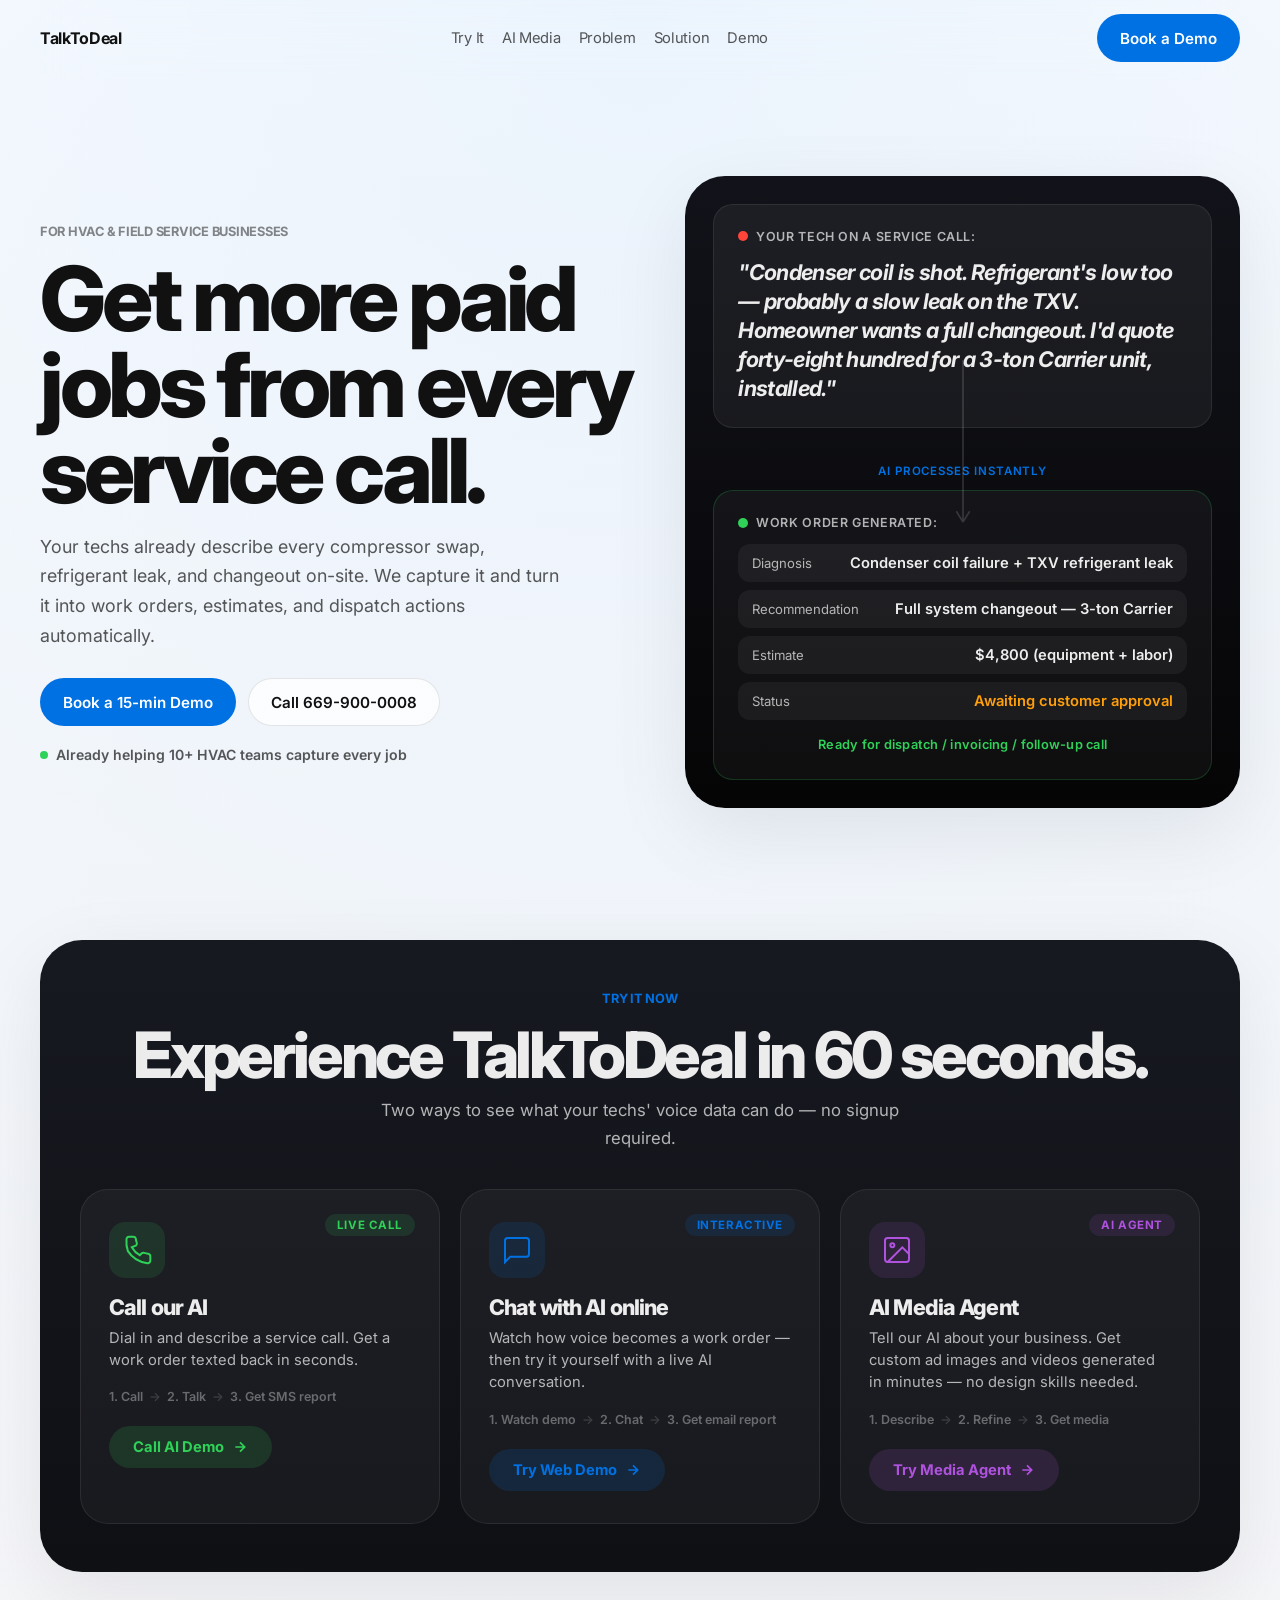
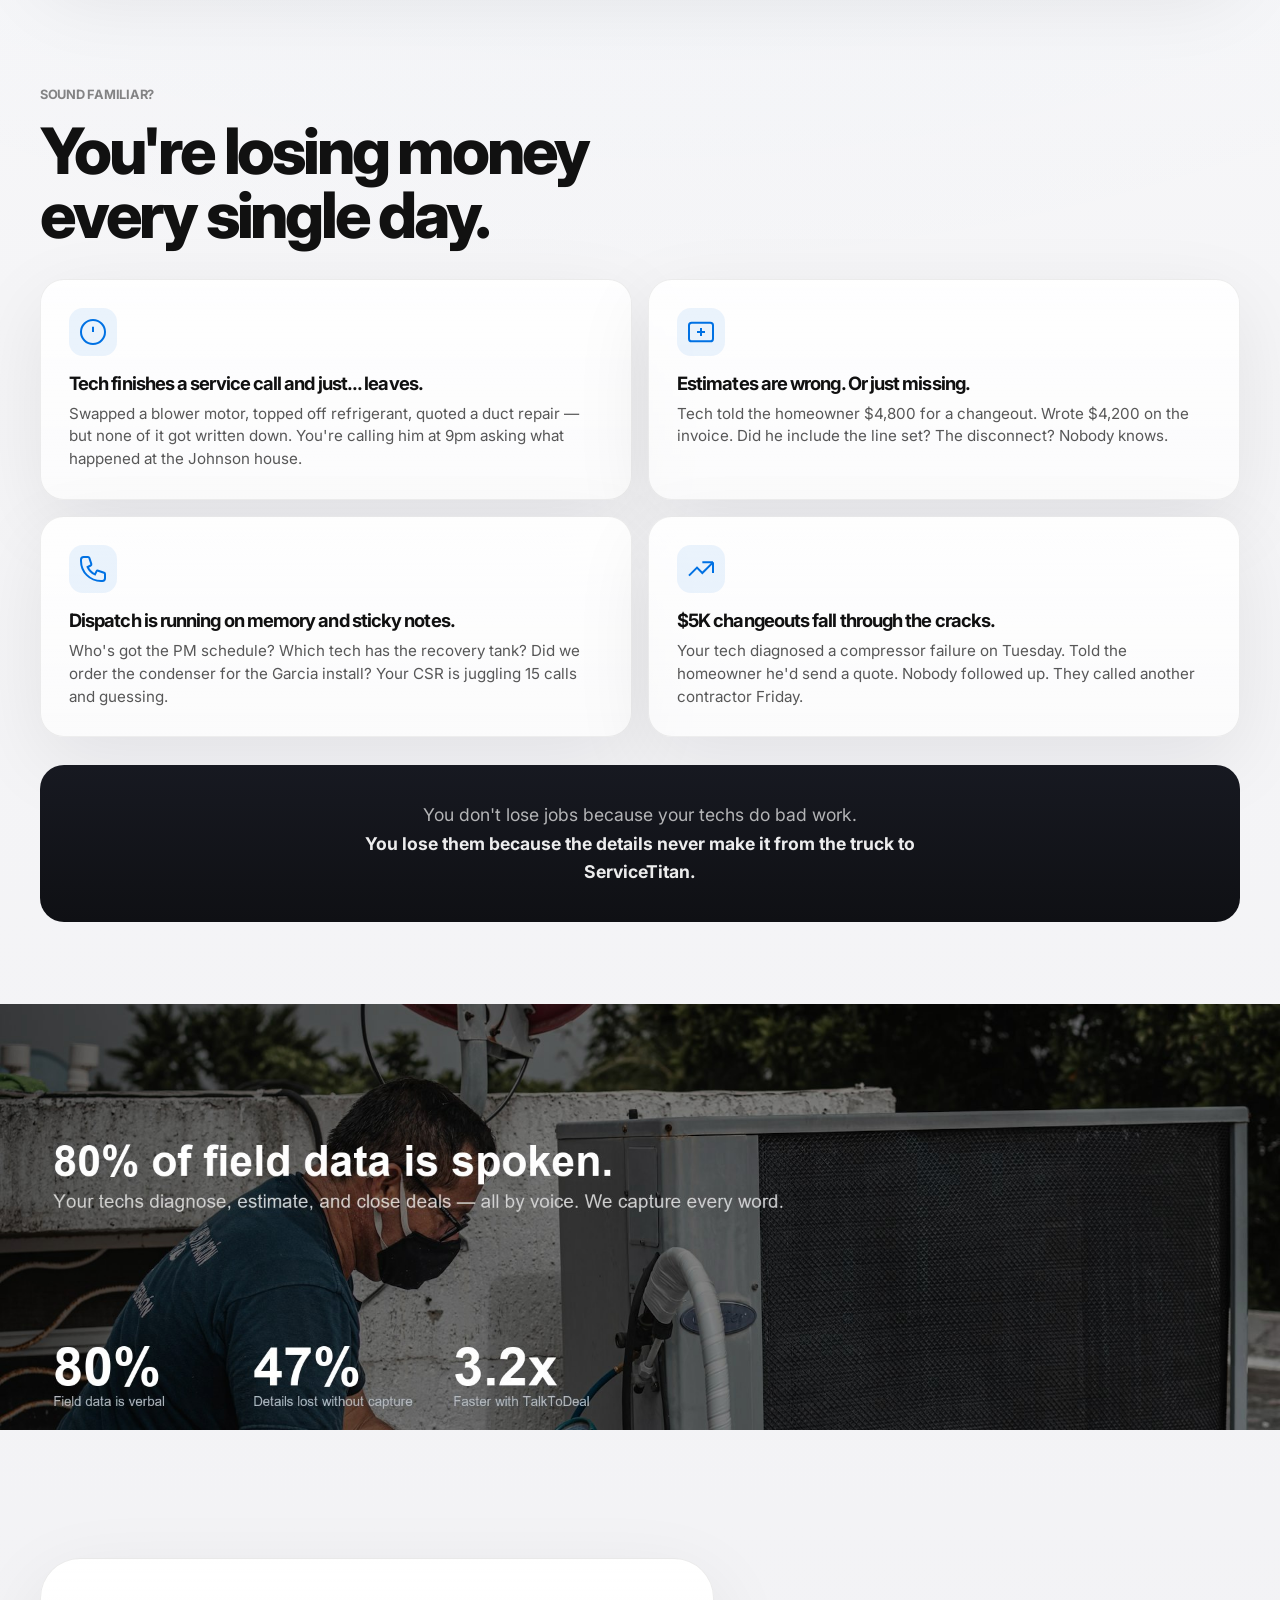
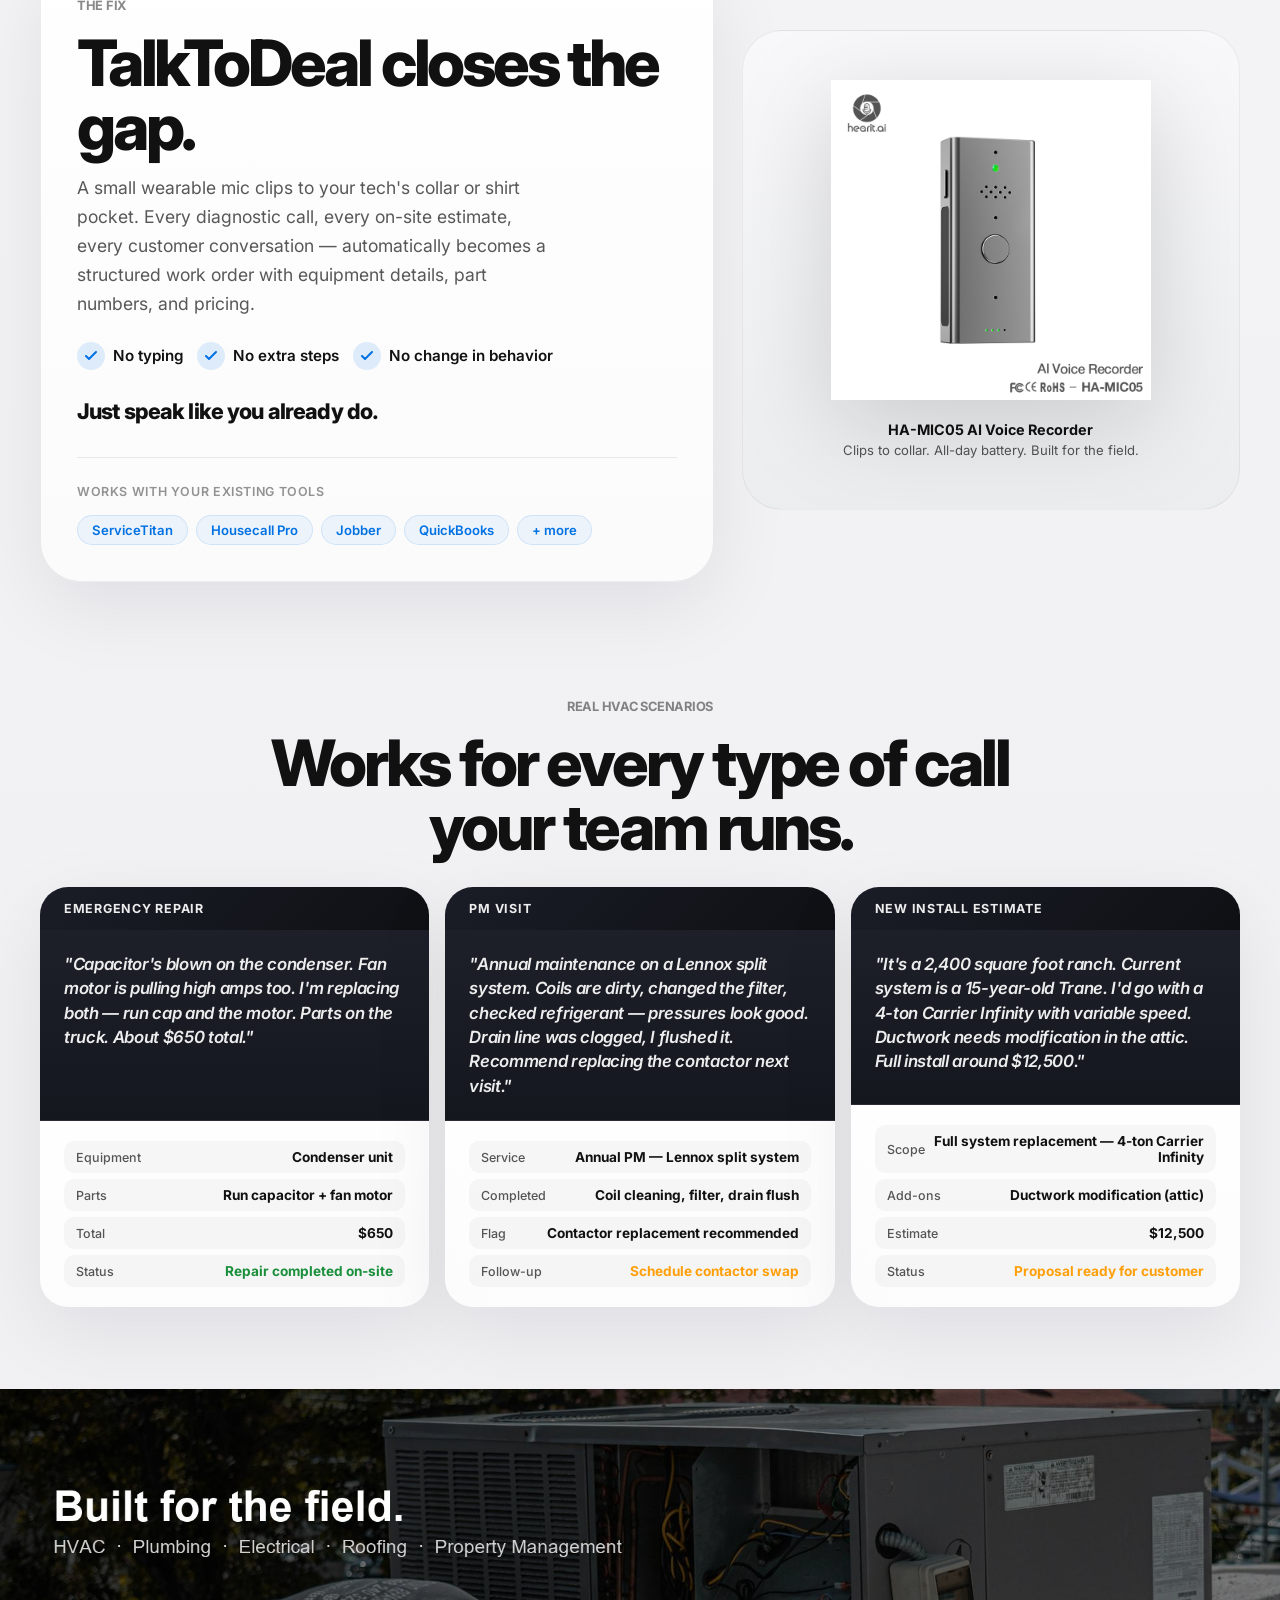
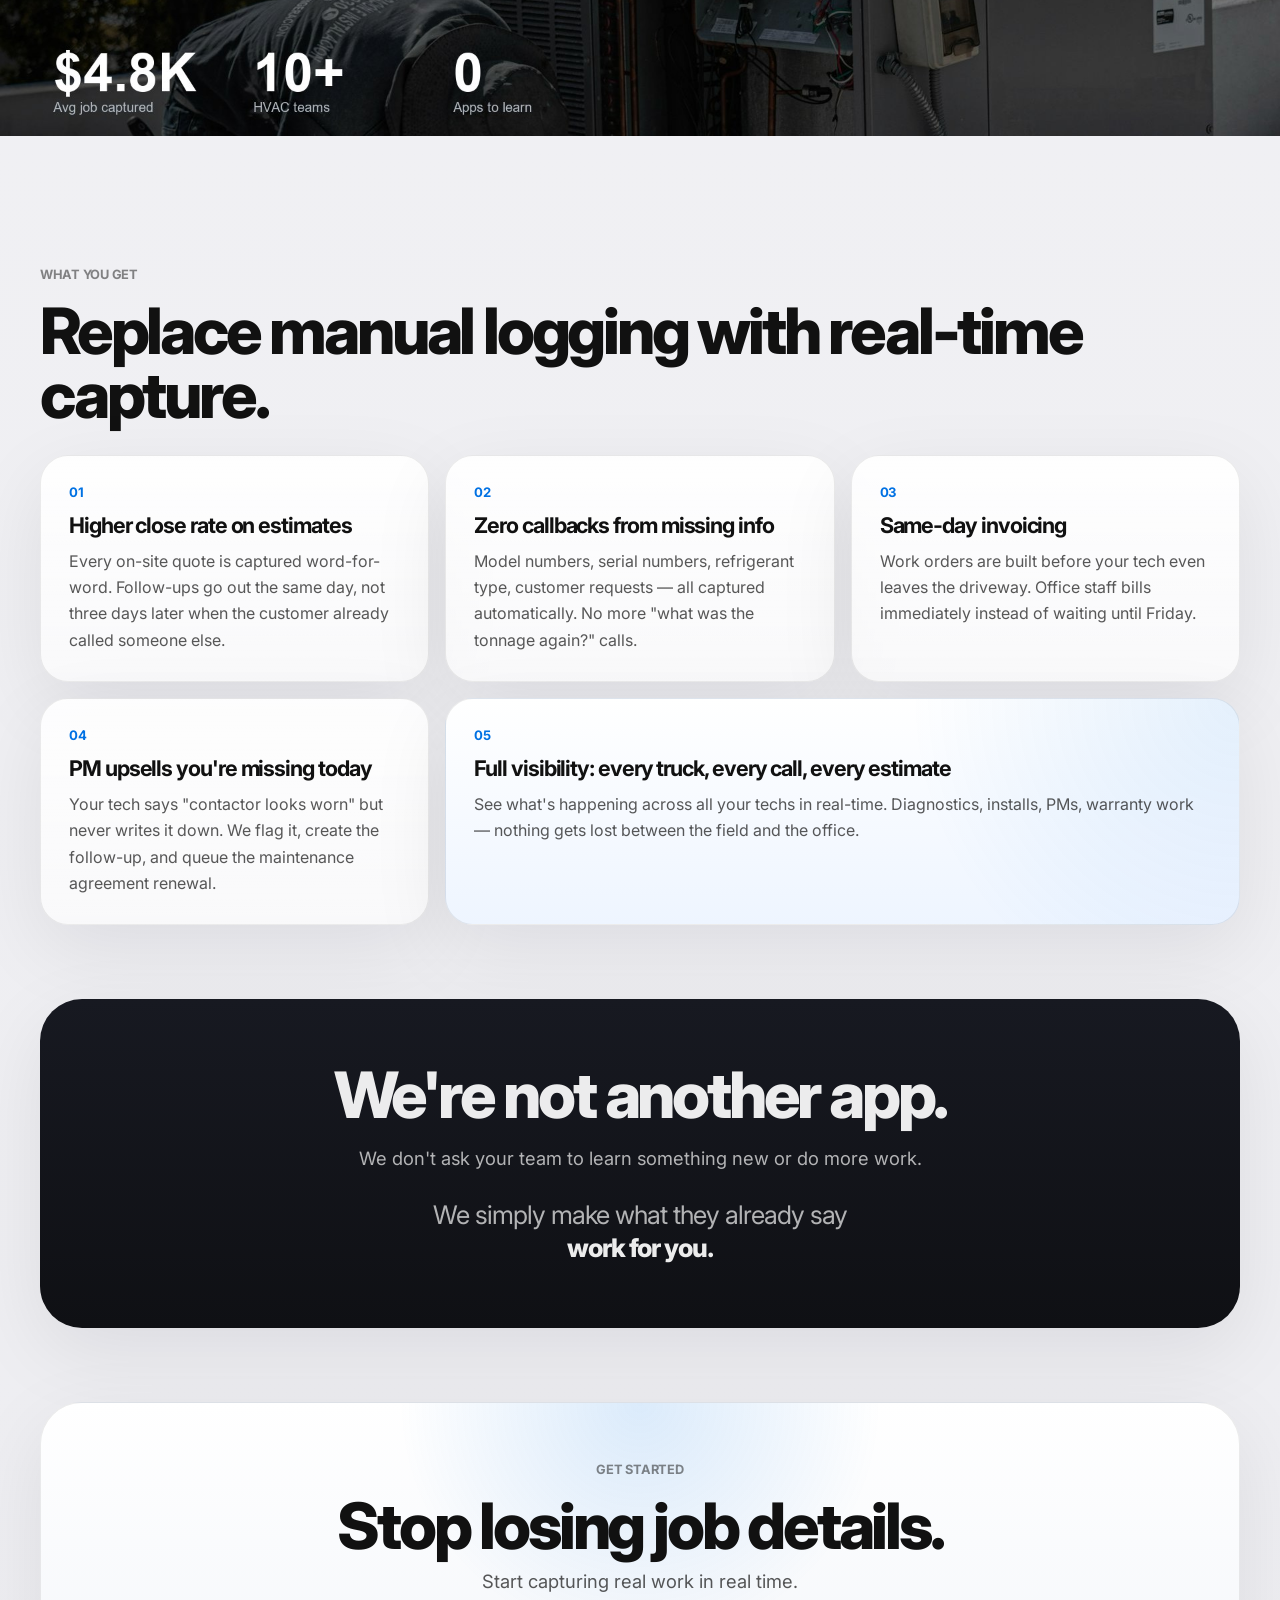
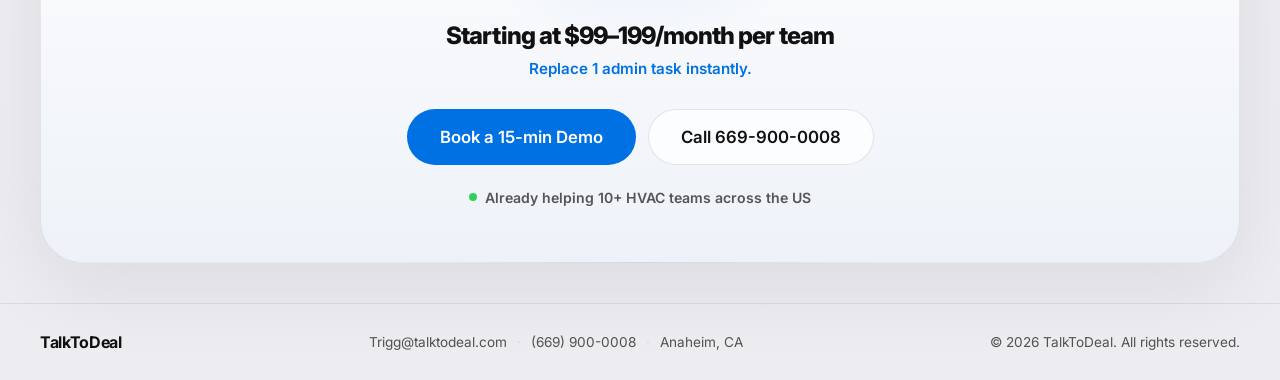
==== commit f6eccf59: "feat: add AI Media Agent — image/video generation via chat - Flask backend (port 5090) with GPT-4.1-" ====
--- a/index.html
+++ b/index.html
@@ -3,731 +3,434 @@
 <head>
   <meta charset="UTF-8">
   <meta name="viewport" content="width=device-width, initial-scale=1.0">
-  <title>TalkToDeal — Your Tech Already Said It. We Turn It Into Action.</title>
-  <meta name="description" content="TalkToDeal captures what HVAC techs say on-site and turns it into work orders, estimates, follow-ups, and dispatch actions. No typing. No app. Just talk.">
-  <meta name="keywords" content="HVAC work order automation, voice to work order, field service voice capture, HVAC dispatch software, HVAC estimating tool, service call documentation, HVAC technician productivity">
+  <title>TalkToDeal | HVAC Field Service Automation — Voice to Work Order</title>
+  <meta
+    name="description"
+    content="TalkToDeal turns HVAC tech field conversations into work orders, estimates, and dispatch actions automatically. Compressor swaps, refrigerant leaks, PM visits — captured in real time. No typing. No app."
+  >
+  <meta name="keywords" content="HVAC field service software, HVAC work order automation, HVAC dispatch software, voice to work order, HVAC job management, field service voice capture, HVAC estimating tool, service call documentation, HVAC technician productivity, preventive maintenance tracking">
   <link rel="preconnect" href="https://fonts.googleapis.com">
   <link rel="preconnect" href="https://fonts.gstatic.com" crossorigin>
-  <link href="https://fonts.googleapis.com/css2?family=Inter:wght@400;500;600;700;800;900&display=swap" rel="stylesheet">
-  <style>
-    :root {
-      --bg: #fafafa;
-      --text: #111; --text-soft: rgba(17,17,17,0.6); --text-inv: #fff; --text-inv-soft: rgba(255,255,255,0.65);
-      --accent: #0071e3; --accent-soft: rgba(0,113,227,0.08);
-      --green: #30d158; --orange: #ff9f0a; --red: #ff453a;
-      --dark: #0a0b10; --dark2: #151720;
-      --line: rgba(17,17,17,0.07); --line-inv: rgba(255,255,255,0.08);
-      --shadow: 0 20px 60px rgba(0,0,0,0.07);
-      --r-xl: 42px; --r-lg: 28px; --r-md: 20px;
-      --w: min(1200px, calc(100% - 32px));
-    }
-    *, *::before, *::after { box-sizing: border-box; }
-    html { scroll-behavior: smooth; }
-    body { margin: 0; font-family: "Inter", sans-serif; color: var(--text); background: var(--bg); }
-    a { color: inherit; text-decoration: none; }
-    img { max-width: 100%; display: block; }
-
-    /* Topbar */
-    .topbar {
-      position: sticky; top: 0; z-index: 30;
-      width: var(--w); margin: 0 auto; padding: 14px 0;
-      display: flex; justify-content: space-between; align-items: center; gap: 16px;
-      backdrop-filter: blur(24px); -webkit-backdrop-filter: blur(24px);
-    }
-    .brand { font-size: 1rem; font-weight: 700; letter-spacing: -0.02em; }
-    .topnav { display: flex; flex-wrap: wrap; gap: 18px; font-size: 0.92rem; color: var(--text-soft); }
-    .topnav a:hover { color: var(--text); }
-    .nav-cta {
-      min-height: 38px; padding: 0 16px; font-size: 0.88rem;
-      background: var(--accent); color: #fff; border-radius: 999px;
-      display: inline-flex; align-items: center; font-weight: 600;
-    }
-    .nav-cta:hover { background: #005bb5; }
-
-    /* Global */
-    .section { width: var(--w); margin: 0 auto; padding: 40px 0; }
-    .eyebrow {
-      margin: 0 0 14px; font-size: 0.78rem; font-weight: 700;
-      text-transform: uppercase; letter-spacing: 0.08em; color: var(--accent);
-    }
-    h1, h2, h3 { margin: 0; letter-spacing: -0.04em; }
-    h1 { font-size: clamp(2.8rem, 6.5vw, 5rem); line-height: 0.98; font-weight: 900; }
-    h2 { font-size: clamp(2rem, 4.5vw, 3.4rem); line-height: 1.02; font-weight: 800; }
-    h3 { font-size: 1.25rem; line-height: 1.15; font-weight: 700; }
-    p { margin: 0; color: var(--text-soft); line-height: 1.65; font-size: 1rem; }
-    .button {
-      min-height: 50px; padding: 0 24px; display: inline-flex; align-items: center; justify-content: center;
-      border-radius: 999px; border: 1px solid transparent; font-weight: 600; font-size: 0.95rem;
-      cursor: pointer; transition: transform 0.15s, background 0.15s; gap: 8px;
-    }
-    .button:hover { transform: translateY(-1px); }
-    .btn-primary { background: var(--accent); color: #fff; }
-    .btn-primary:hover { background: #005bb5; }
-    .btn-secondary { background: rgba(255,255,255,0.8); border-color: var(--line); color: var(--text); }
-    .btn-secondary:hover { background: #fff; }
-    .btn-green { background: var(--green); color: #fff; }
-    .large-btn { min-height: 56px; padding: 0 32px; font-size: 1.05rem; }
-    .actions { margin-top: 28px; display: flex; flex-wrap: wrap; gap: 12px; }
-
-    /* Reveal */
-    .reveal { opacity: 0; transform: translateY(28px); transition: opacity 0.7s ease, transform 0.7s ease; }
-    .reveal.is-visible { opacity: 1; transform: translateY(0); }
-
-    /* ═══ S1: Hero ═══ */
-    .hero {
-      min-height: calc(100vh - 68px);
-      display: grid; grid-template-columns: 1.1fr 0.9fr; gap: 32px; align-items: center;
-      padding: 40px 0;
-    }
-    .hero-lead { max-width: 46ch; font-size: 1.12rem; margin-top: 18px; }
-    .hero-proof {
-      display: flex; align-items: center; gap: 8px;
-      margin-top: 20px; font-size: 0.88rem; font-weight: 600; color: var(--text-soft);
-    }
-    .proof-dot { width: 8px; height: 8px; border-radius: 50%; background: var(--green); animation: blink 2s ease-in-out infinite; }
-    @keyframes blink { 0%,100%{opacity:1} 50%{opacity:0.3} }
-
-    .hero-visual {
-      position: relative; border-radius: var(--r-xl); overflow: hidden;
-      background: linear-gradient(180deg, #1a1d27, #0a0b10);
-      min-height: 480px;
-    }
-    .hero-visual img {
-      width: 100%; height: 100%; object-fit: cover; opacity: 0.7;
-      position: absolute; inset: 0;
-    }
-    .hero-overlay {
-      position: relative; z-index: 2; padding: 32px;
-      display: flex; flex-direction: column; justify-content: flex-end; height: 100%;
-      min-height: 480px;
-      background: linear-gradient(180deg, transparent 40%, rgba(10,11,16,0.85) 75%, rgba(10,11,16,0.95) 100%);
-    }
-    .hero-quote {
-      font-size: 1.2rem; font-weight: 700; font-style: italic; color: var(--text-inv);
-      line-height: 1.35; letter-spacing: -0.02em; margin-bottom: 16px;
-    }
-    .hero-chips { display: flex; flex-wrap: wrap; gap: 8px; }
-    .hero-chip {
-      padding: 6px 14px; border-radius: 999px; font-size: 0.78rem; font-weight: 600;
-    }
-    .hero-chip.green { background: rgba(48,209,88,0.15); color: var(--green); }
-    .hero-chip.blue { background: rgba(0,113,227,0.15); color: var(--accent); }
-    .hero-chip.orange { background: rgba(255,159,10,0.15); color: var(--orange); }
-
-    /* ═══ S2: Pain ═══ */
-    .pain { padding: 80px 0 40px; }
-    .pain-header { margin-bottom: 36px; }
-    .pain-header h2 { max-width: 20ch; }
-    .pain-grid { display: grid; grid-template-columns: repeat(3, 1fr); gap: 16px; }
-    .pain-card {
-      border-radius: var(--r-lg); overflow: hidden;
-      background: linear-gradient(180deg, rgba(255,255,255,0.95), rgba(255,255,255,0.7));
-      border: 1px solid var(--line); box-shadow: var(--shadow);
-    }
-    .pain-card-img {
-      height: 160px; overflow: hidden;
-    }
-    .pain-card-img img { width: 100%; height: 100%; object-fit: cover; }
-    .pain-card-body { padding: 24px; }
-    .pain-card h3 { margin-bottom: 8px; font-size: 1.1rem; }
-    .pain-card p { font-size: 0.92rem; }
-
-    /* ═══ S3: How It Works ═══ */
-    .how { padding: 80px 0; }
-    .how-header { text-align: center; margin-bottom: 40px; }
-    .how-steps { display: grid; grid-template-columns: repeat(3, 1fr); gap: 20px; margin-bottom: 36px; }
-    .how-step {
-      text-align: center; padding: 28px 20px; border-radius: var(--r-lg);
-      background: linear-gradient(180deg, rgba(255,255,255,0.95), rgba(255,255,255,0.7));
-      border: 1px solid var(--line); box-shadow: var(--shadow);
-    }
-    .how-step-num {
-      width: 44px; height: 44px; border-radius: 50%; margin: 0 auto 14px;
-      display: grid; place-items: center;
-      font-size: 1rem; font-weight: 800; color: #fff; background: var(--accent);
-    }
-    .how-step h3 { margin-bottom: 6px; font-size: 1.05rem; }
-    .how-step p { font-size: 0.9rem; }
-
-    /* Demo block */
-    .how-demo {
-      border-radius: var(--r-xl); overflow: hidden;
-      background: linear-gradient(180deg, var(--dark), var(--dark2));
-      padding: 32px; display: grid; grid-template-columns: 1fr auto 1fr; gap: 0; align-items: stretch;
-    }
-    .demo-col { padding: 20px; }
-    .demo-label {
-      display: flex; align-items: center; gap: 8px;
-      font-size: 0.72rem; font-weight: 700; text-transform: uppercase; letter-spacing: 0.06em;
-      color: var(--text-inv-soft); margin-bottom: 14px;
-    }
-    .demo-dot { width: 8px; height: 8px; border-radius: 50%; flex-shrink: 0; }
-    .demo-dot.red { background: var(--red); animation: blink 1.5s ease-in-out infinite; }
-    .demo-dot.green { background: var(--green); }
-    .demo-dot.blue { background: var(--accent); }
-    .demo-speech {
-      font-size: 1.1rem; line-height: 1.4; font-weight: 600; font-style: italic;
-      color: var(--text-inv); letter-spacing: -0.02em;
-    }
-    .demo-arrow {
-      display: flex; flex-direction: column; align-items: center; justify-content: center;
-      padding: 0 16px; gap: 4px;
-    }
-    .demo-arrow svg { opacity: 0.3; }
-    .demo-arrow span {
-      font-size: 0.68rem; font-weight: 700; text-transform: uppercase; letter-spacing: 0.08em;
-      color: var(--accent); writing-mode: vertical-rl; text-orientation: mixed;
-    }
-    .demo-extracts { display: grid; gap: 8px; }
-    .demo-extract {
-      padding: 10px 14px; border-radius: 12px; background: rgba(255,255,255,0.05);
-      display: flex; justify-content: space-between; align-items: center;
-    }
-    .demo-extract span { font-size: 0.78rem; color: var(--text-inv-soft); }
-    .demo-extract strong { font-size: 0.88rem; color: var(--text-inv); font-weight: 600; }
-    .demo-actions { display: grid; gap: 8px; }
-    .demo-action {
-      padding: 10px 16px; border-radius: 999px; font-size: 0.82rem; font-weight: 600;
-      display: flex; align-items: center; gap: 8px;
-    }
-    .demo-action.a-green { background: rgba(48,209,88,0.12); color: var(--green); }
-    .demo-action.a-blue { background: rgba(0,113,227,0.12); color: var(--accent); }
-    .demo-action.a-orange { background: rgba(255,159,10,0.12); color: var(--orange); }
-    .demo-action.a-white { background: rgba(255,255,255,0.06); color: var(--text-inv-soft); }
-
-    /* ═══ S4: MIC / Built for the field ═══ */
-    .field {
-      padding: 60px 0;
-    }
-    .field-panel {
-      display: grid; grid-template-columns: 1fr 1fr; gap: 0;
-      border-radius: var(--r-xl); overflow: hidden;
-      box-shadow: var(--shadow); border: 1px solid var(--line);
-    }
-    .field-photo {
-      min-height: 420px; position: relative; overflow: hidden;
-      background: #1a1d27;
-    }
-    .field-photo img {
-      width: 100%; height: 100%; object-fit: cover;
-      position: absolute; inset: 0;
-    }
-    .field-info {
-      padding: 48px 40px; display: flex; flex-direction: column; justify-content: center;
-      background: linear-gradient(180deg, #fff, #f8f8fa);
-    }
-    .field-info h2 { margin-bottom: 10px; }
-    .field-info > p { font-size: 1.05rem; margin-bottom: 28px; }
-    .field-points { display: grid; gap: 12px; margin-bottom: 28px; }
-    .field-point {
-      display: flex; align-items: center; gap: 12px;
-      font-size: 0.95rem; font-weight: 600; color: var(--text);
-    }
-    .field-check {
-      width: 28px; height: 28px; border-radius: 50%; flex-shrink: 0;
-      display: grid; place-items: center; background: var(--accent-soft);
-    }
-    .field-check svg { width: 16px; height: 16px; }
-    .field-bottom {
-      padding: 20px 24px; border-radius: 16px;
-      background: linear-gradient(180deg, var(--dark), var(--dark2));
-      text-align: center;
-    }
-    .field-bottom p { color: var(--text-inv); font-size: 1.05rem; font-weight: 700; letter-spacing: -0.02em; }
-
-    /* ═══ S5: HVAC Proof ═══ */
-    .proof { padding: 80px 0 40px; }
-    .proof-header { text-align: center; margin-bottom: 36px; }
-    .proof-header p.sub { margin-top: 8px; font-size: 1.05rem; max-width: 52ch; margin-left: auto; margin-right: auto; }
-    .proof-grid { display: grid; grid-template-columns: repeat(3, 1fr); gap: 16px; }
-    .proof-card {
-      border-radius: var(--r-lg); overflow: hidden; box-shadow: var(--shadow);
-      display: flex; flex-direction: column;
-    }
-    .proof-card-top {
-      padding: 24px; flex: 1;
-      background: linear-gradient(180deg, #1a1d27, var(--dark));
-    }
-    .proof-type {
-      font-size: 0.72rem; font-weight: 700; text-transform: uppercase; letter-spacing: 0.06em;
-      color: var(--accent); margin-bottom: 10px;
-    }
-    .proof-voice {
-      font-size: 1rem; line-height: 1.4; font-weight: 600; font-style: italic;
-      color: var(--text-inv); letter-spacing: -0.02em;
-    }
-    .proof-card-bottom {
-      padding: 20px 24px;
-      background: linear-gradient(180deg, rgba(255,255,255,0.96), rgba(255,255,255,0.85));
-      display: grid; gap: 6px;
-    }
-    .proof-output {
-      display: flex; align-items: center; gap: 8px;
-      font-size: 0.85rem; font-weight: 600; color: var(--text);
-    }
-    .proof-output .po-dot {
-      width: 6px; height: 6px; border-radius: 50%; flex-shrink: 0;
-    }
-    .proof-link {
-      text-align: center; margin-top: 28px;
-    }
-    .proof-link a {
-      font-size: 0.92rem; font-weight: 600; color: var(--accent);
-      display: inline-flex; align-items: center; gap: 6px;
-    }
-    .proof-link a:hover { text-decoration: underline; }
-
-    /* ═══ S6: Results ═══ */
-    .results { padding: 40px 0; }
-    .results-panel {
-      padding: 56px 48px; border-radius: var(--r-xl);
-      background: linear-gradient(180deg, var(--dark), var(--dark2));
-      box-shadow: var(--shadow);
-    }
-    .results-header { text-align: center; margin-bottom: 36px; }
-    .results-header h2 { color: var(--text-inv); }
-    .results-header p { color: var(--text-inv-soft); margin-top: 8px; font-size: 1.05rem; }
-    .results-grid { display: grid; grid-template-columns: repeat(4, 1fr); gap: 16px; }
-    .result-card {
-      padding: 24px; border-radius: var(--r-md);
-      background: rgba(255,255,255,0.04); border: 1px solid var(--line-inv);
-      text-align: center;
-    }
-    .result-card h3 { color: var(--text-inv); font-size: 1.05rem; margin-bottom: 8px; }
-    .result-card p { color: var(--text-inv-soft); font-size: 0.88rem; }
-
-    /* ═══ S7: Vision (restrained) ═══ */
-    .vision { padding: 60px 0 40px; }
-    .vision-panel {
-      padding: 48px; border-radius: var(--r-xl); text-align: center;
-      background: linear-gradient(180deg, rgba(255,255,255,0.95), rgba(255,255,255,0.7));
-      border: 1px solid var(--line); box-shadow: var(--shadow);
-    }
-    .vision-panel h2 { margin-bottom: 12px; }
-    .vision-panel > p { font-size: 1.05rem; max-width: 56ch; margin: 0 auto 28px; }
-    .vision-strip {
-      display: flex; flex-wrap: wrap; gap: 10px; justify-content: center;
-    }
-    .vision-chip {
-      padding: 10px 20px; border-radius: 999px; font-size: 0.88rem; font-weight: 600;
-    }
-    .vision-chip.active {
-      background: var(--accent); color: #fff;
-    }
-    .vision-chip.future {
-      background: rgba(0,0,0,0.04); color: var(--text-soft); border: 1px solid var(--line);
-    }
-
-    /* ═══ S8: Trust ═══ */
-    .trust { padding: 40px 0; }
-    .trust-panel {
-      padding: 40px 48px; border-radius: var(--r-xl);
-      background: linear-gradient(180deg, rgba(255,255,255,0.95), rgba(255,255,255,0.7));
-      border: 1px solid var(--line); box-shadow: var(--shadow);
-      text-align: center;
-    }
-    .trust-label {
-      font-size: 0.72rem; font-weight: 700; text-transform: uppercase; letter-spacing: 0.08em;
-      color: var(--text-soft); margin-bottom: 16px;
-    }
-    .trust-chips { display: flex; flex-wrap: wrap; gap: 10px; justify-content: center; margin-bottom: 24px; }
-    .trust-chip {
-      padding: 8px 18px; border-radius: 999px;
-      background: var(--accent-soft); border: 1px solid rgba(0,113,227,0.12);
-      font-size: 0.85rem; font-weight: 600; color: var(--accent);
-    }
-    .trust-badges { display: flex; flex-wrap: wrap; gap: 20px; justify-content: center; }
-    .trust-badge {
-      display: flex; align-items: center; gap: 6px;
-      font-size: 0.85rem; font-weight: 600; color: var(--text-soft);
-    }
-    .tb-dot { width: 8px; height: 8px; border-radius: 50%; }
-
-    /* ═══ S9: CTA ═══ */
-    .closing { padding: 40px 0 48px; }
-    .closing-panel {
-      padding: 64px 48px; border-radius: var(--r-xl); text-align: center;
-      background: radial-gradient(circle at top center, rgba(0,113,227,0.12), transparent 32%),
-                  linear-gradient(180deg, #fff 0%, #eef2f8 100%);
-      border: 1px solid var(--line); box-shadow: var(--shadow);
-    }
-    .closing-sub { margin-top: 8px; font-size: 1.1rem; }
-    .closing-price { margin-top: 24px; font-size: 1.5rem; font-weight: 800; letter-spacing: -0.04em; color: var(--text); }
-    .closing-panel .actions { justify-content: center; }
-    .closing-fit {
-      margin-top: 24px; font-size: 0.88rem; font-weight: 600; color: var(--text-soft);
-      font-style: italic;
-    }
-
-    /* Footer */
-    .footer { padding: 28px 0; border-top: 1px solid var(--line); }
-    .footer-inner {
-      width: var(--w); margin: 0 auto;
-      display: flex; justify-content: space-between; align-items: center; flex-wrap: wrap; gap: 12px;
-    }
-    .footer-contact { display: flex; align-items: center; gap: 10px; font-size: 0.85rem; color: var(--text-soft); }
-    .footer-contact a:hover { color: var(--accent); }
-    .footer-sep { color: var(--line); }
-    .footer-copy { font-size: 0.85rem; color: var(--text-soft); }
-
-    /* Responsive */
-    @media (max-width: 980px) {
-      .hero { grid-template-columns: 1fr; min-height: auto; }
-      .hero-visual { min-height: 360px; }
-      .hero-overlay { min-height: 360px; }
-      .pain-grid, .how-steps, .proof-grid { grid-template-columns: 1fr; }
-      .how-demo { grid-template-columns: 1fr; }
-      .demo-arrow { flex-direction: row; padding: 12px 0; }
-      .demo-arrow span { writing-mode: horizontal-tb; }
-      .demo-arrow svg { transform: rotate(90deg); }
-      .field-panel { grid-template-columns: 1fr; }
-      .field-photo { min-height: 280px; }
-      .results-grid { grid-template-columns: repeat(2, 1fr); }
-      .nav-cta { display: none; }
-    }
-    @media (max-width: 720px) {
-      :root { --w: min(1200px, calc(100% - 20px)); }
-      .topbar { position: static; padding: 16px 0 6px; flex-wrap: wrap; }
-      .topnav { gap: 12px; font-size: 0.85rem; }
-      .section { padding: 28px 0; }
-      .hero { padding: 16px 0 28px; }
-      .results-grid { grid-template-columns: 1fr; }
-      .how-demo, .results-panel, .closing-panel, .trust-panel, .vision-panel, .field-panel { border-radius: 24px; }
-      .how-demo { padding: 20px; }
-      .field-info { padding: 28px 24px; }
-      .results-panel { padding: 32px 20px; }
-      .closing-panel { padding: 32px 20px; }
-      .closing-price { font-size: 1.25rem; }
-    }
-  </style>
+  <link
+    href="https://fonts.googleapis.com/css2?family=Inter:wght@400;500;600;700;800&display=swap"
+    rel="stylesheet"
+  >
+  <link rel="stylesheet" href="styles.css">
 </head>
 <body>
-
   <header class="topbar">
     <a class="brand" href="#hero">TalkToDeal</a>
     <nav class="topnav" aria-label="Primary">
-      <a href="#how">How It Works</a>
-      <a href="#proof">HVAC Proof</a>
-      <a href="/hvac">HVAC Page</a>
+      <a href="#try">Try It</a>
+      <a href="/agents/media/">AI Media</a>
+      <a href="#pain">Problem</a>
+      <a href="#solution">Solution</a>
       <a href="#cta">Demo</a>
     </nav>
-    <a class="nav-cta" href="https://calendar.app.google/aU3fdfyDQUxhAjFu5" target="_blank" rel="noopener">Book a Demo</a>
+    <a class="button primary nav-cta" href="https://calendar.app.google/aU3fdfyDQUxhAjFu5" target="_blank" rel="noopener">Book a Demo</a>
   </header>
 
   <main>
-
-    <!-- ═══ S1: Hero ═══ -->
+    <!-- ═══ Screen 1: Hero + Live Demo (merged) ═══ -->
     <section class="hero section" id="hero">
-      <div class="reveal">
-        <p class="eyebrow">For HVAC &amp; field service teams</p>
-        <h1>Your tech already said it. We turn it into action.</h1>
+      <div class="hero-copy reveal">
+        <p class="eyebrow">For HVAC &amp; field service businesses</p>
+        <h1>Get more paid jobs from every service call.</h1>
         <p class="hero-lead">
-          TalkToDeal captures what techs say on-site and turns it into work orders, estimates, follow-ups, and dispatch actions. No typing. No app. No behavior change.
+          Your techs already describe every compressor swap, refrigerant leak, and changeout on-site.
+          We capture it and turn it into work orders, estimates, and dispatch actions automatically.
         </p>
         <div class="actions">
-          <a class="button btn-primary large-btn" href="https://calendar.app.google/aU3fdfyDQUxhAjFu5" target="_blank" rel="noopener">Book a Demo</a>
-          <a class="button btn-secondary large-btn" href="/hvac">See HVAC Use Case</a>
+          <a class="button primary" href="https://calendar.app.google/aU3fdfyDQUxhAjFu5" target="_blank" rel="noopener">Book a 15-min Demo</a>
+          <a class="button secondary" href="tel:6699000008">Call 669-900-0008</a>
         </div>
         <div class="hero-proof">
           <span class="proof-dot"></span>
-          Already powering 10+ field service teams
-        </div>
-      </div>
-
-      <div class="hero-visual reveal">
-        <img src="banner-hvac-field.jpg" alt="HVAC technician on-site with wearable mic">
-        <div class="hero-overlay">
-          <div class="hero-quote">
-            "3-ton Carrier changeout, condenser coil is shot. Around forty-eight hundred, installed."
-          </div>
-          <div class="hero-chips">
-            <span class="hero-chip green">&#10003; Quote ready</span>
-            <span class="hero-chip blue">&#10003; Work order created</span>
-            <span class="hero-chip orange">&#10003; Follow-up scheduled</span>
-          </div>
-        </div>
-      </div>
-    </section>
-
-    <!-- ═══ S2: Pain ═══ -->
+          Already helping 10+ HVAC teams capture every job
+        </div>
+      </div>
+
+      <!-- Hero right: LIVE DEMO (not abstract art) -->
+      <div class="hero-demo reveal">
+        <div class="demo-input">
+          <div class="demo-label">
+            <span class="demo-dot recording"></span>
+            Your tech on a service call:
+          </div>
+          <blockquote>
+            "Condenser coil is shot. Refrigerant's low too &mdash; probably a slow leak on the TXV. Homeowner wants a full changeout. I'd quote forty-eight hundred for a 3-ton Carrier unit, installed."
+          </blockquote>
+        </div>
+
+        <div class="demo-arrow-h">
+          <svg width="100%" height="24" viewBox="0 0 200 24" preserveAspectRatio="none">
+            <path d="M0 12h180m0 0l-12-8m12 8l-12 8" stroke="rgba(255,255,255,0.3)" stroke-width="2" fill="none"/>
+          </svg>
+          <span>AI processes instantly</span>
+        </div>
+
+        <div class="demo-output-dark">
+          <div class="demo-label">
+            <span class="demo-dot generated"></span>
+            Work order generated:
+          </div>
+          <div class="output-table-dark">
+            <div class="output-row-dark">
+              <span>Diagnosis</span><strong>Condenser coil failure + TXV refrigerant leak</strong>
+            </div>
+            <div class="output-row-dark">
+              <span>Recommendation</span><strong>Full system changeout &mdash; 3-ton Carrier</strong>
+            </div>
+            <div class="output-row-dark">
+              <span>Estimate</span><strong>$4,800 (equipment + labor)</strong>
+            </div>
+            <div class="output-row-dark">
+              <span>Status</span><strong class="status-orange">Awaiting customer approval</strong>
+            </div>
+          </div>
+          <p class="output-ready">Ready for dispatch / invoicing / follow-up call</p>
+        </div>
+      </div>
+    </section>
+
+    <!-- ═══ Try It: Demo Navigation ═══ -->
+    <section class="demo-nav section" id="try">
+      <div class="demo-nav-inner reveal">
+        <div class="demo-nav-header">
+          <p class="eyebrow">Try It Now</p>
+          <h2>Experience TalkToDeal in 60 seconds.</h2>
+          <p class="demo-nav-sub">Two ways to see what your techs' voice data can do — no signup required.</p>
+        </div>
+        <div class="demo-nav-grid three-col">
+          <!-- Card 1: Phone AI Demo -->
+          <a class="demo-nav-card" href="https://talktodeal.com/call">
+            <div class="demo-nav-icon phone-icon">
+              <svg width="32" height="32" viewBox="0 0 24 24" fill="none" stroke="currentColor" stroke-width="1.5">
+                <path d="M22 16.92v3a2 2 0 01-2.18 2 19.79 19.79 0 01-8.63-3.07 19.5 19.5 0 01-6-6A19.79 19.79 0 014.12 4.18 2 2 0 016.11 2h3a2 2 0 012 1.72c.127.96.361 1.903.7 2.81a2 2 0 01-.45 2.11L8.09 9.91a16 16 0 006 6l1.27-1.27a2 2 0 012.11-.45c.907.339 1.85.573 2.81.7A2 2 0 0122 16.92z"/>
+              </svg>
+            </div>
+            <div class="demo-nav-badge phone-badge">Live Call</div>
+            <h3>Call our AI</h3>
+            <p>Dial in and describe a service call. Get a work order texted back in seconds.</p>
+            <div class="demo-nav-steps">
+              <span>1. Call</span>
+              <span class="demo-nav-arrow">&rarr;</span>
+              <span>2. Talk</span>
+              <span class="demo-nav-arrow">&rarr;</span>
+              <span>3. Get SMS report</span>
+            </div>
+            <span class="demo-nav-cta phone-cta">
+              Call AI Demo
+              <svg width="16" height="16" viewBox="0 0 24 24" fill="none" stroke="currentColor" stroke-width="2.5"><path d="M5 12h14M12 5l7 7-7 7"/></svg>
+            </span>
+          </a>
+          <!-- Card 2: Web Chat Demo -->
+          <a class="demo-nav-card" href="https://talktodeal.com/how">
+            <div class="demo-nav-icon chat-icon">
+              <svg width="32" height="32" viewBox="0 0 24 24" fill="none" stroke="currentColor" stroke-width="1.5">
+                <path d="M21 15a2 2 0 01-2 2H7l-4 4V5a2 2 0 012-2h14a2 2 0 012 2z"/>
+              </svg>
+            </div>
+            <div class="demo-nav-badge chat-badge">Interactive</div>
+            <h3>Chat with AI online</h3>
+            <p>Watch how voice becomes a work order — then try it yourself with a live AI conversation.</p>
+            <div class="demo-nav-steps">
+              <span>1. Watch demo</span>
+              <span class="demo-nav-arrow">&rarr;</span>
+              <span>2. Chat</span>
+              <span class="demo-nav-arrow">&rarr;</span>
+              <span>3. Get email report</span>
+            </div>
+            <span class="demo-nav-cta chat-cta">
+              Try Web Demo
+              <svg width="16" height="16" viewBox="0 0 24 24" fill="none" stroke="currentColor" stroke-width="2.5"><path d="M5 12h14M12 5l7 7-7 7"/></svg>
+            </span>
+          </a>
+          <!-- Card 3: AI Media Agent -->
+          <a class="demo-nav-card" href="/agents/media/">
+            <div class="demo-nav-icon creative-icon">
+              <svg width="32" height="32" viewBox="0 0 24 24" fill="none" stroke="currentColor" stroke-width="1.5">
+                <rect x="3" y="3" width="18" height="18" rx="2"/>
+                <circle cx="8.5" cy="8.5" r="1.5"/>
+                <path d="M21 15l-5-5L5 21"/>
+              </svg>
+            </div>
+            <div class="demo-nav-badge creative-badge">AI Agent</div>
+            <h3>AI Media Agent</h3>
+            <p>Tell our AI about your business. Get custom ad images and videos generated in minutes — no design skills needed.</p>
+            <div class="demo-nav-steps">
+              <span>1. Describe</span>
+              <span class="demo-nav-arrow">&rarr;</span>
+              <span>2. Refine</span>
+              <span class="demo-nav-arrow">&rarr;</span>
+              <span>3. Get media</span>
+            </div>
+            <span class="demo-nav-cta creative-cta">
+              Try Media Agent
+              <svg width="16" height="16" viewBox="0 0 24 24" fill="none" stroke="currentColor" stroke-width="2.5"><path d="M5 12h14M12 5l7 7-7 7"/></svg>
+            </span>
+          </a>
+        </div>
+      </div>
+    </section>
+
+    <!-- ═══ Screen 2: Pain Points (raw, real language) ═══ -->
     <section class="pain section" id="pain">
       <div class="pain-header reveal">
         <p class="eyebrow">Sound familiar?</p>
-        <h2>The problem is not the work. It's what gets lost after.</h2>
-      </div>
+        <h2>You're losing money every single day.</h2>
+      </div>
+
       <div class="pain-grid">
         <article class="pain-card reveal">
-          <div class="pain-card-img">
-            <img src="banner-hvac-field.jpg" alt="Tech leaving job site">
-          </div>
-          <div class="pain-card-body">
-            <h3>Tech leaves. Details vanish.</h3>
-            <p>Diagnosis, parts, pricing, and customer intent stay in the truck instead of reaching the office.</p>
-          </div>
+          <div class="pain-icon">
+            <svg width="32" height="32" viewBox="0 0 24 24" fill="none" stroke="currentColor" stroke-width="1.5">
+              <path d="M12 8v4m0 4h.01M21 12a9 9 0 11-18 0 9 9 0 0118 0z"/>
+            </svg>
+          </div>
+          <h3>Tech finishes a service call and just... leaves.</h3>
+          <p>Swapped a blower motor, topped off refrigerant, quoted a duct repair &mdash; but none of it got written down. You're calling him at 9pm asking what happened at the Johnson house.</p>
         </article>
         <article class="pain-card reveal">
-          <div class="pain-card-img">
-            <img src="banner-industry-voice.jpg" alt="Delayed follow-up" style="object-position: center 30%;">
-          </div>
-          <div class="pain-card-body">
-            <h3>Quotes get delayed or missed.</h3>
-            <p>By the time someone follows up, the customer has already called someone else.</p>
-          </div>
+          <div class="pain-icon">
+            <svg width="32" height="32" viewBox="0 0 24 24" fill="none" stroke="currentColor" stroke-width="1.5">
+              <path d="M9 12h6m-3-3v6m-7 4h14a2 2 0 002-2V7a2 2 0 00-2-2H5a2 2 0 00-2 2v10a2 2 0 002 2z"/>
+            </svg>
+          </div>
+          <h3>Estimates are wrong. Or just missing.</h3>
+          <p>Tech told the homeowner $4,800 for a changeout. Wrote $4,200 on the invoice. Did he include the line set? The disconnect? Nobody knows.</p>
         </article>
         <article class="pain-card reveal">
-          <div class="pain-card-img">
-            <img src="banner-hvac-field.jpg" alt="Dispatch chaos" style="object-position: center 70%;">
-          </div>
-          <div class="pain-card-body">
-            <h3>Dispatch runs on memory.</h3>
-            <p>Your team is chasing notes, callbacks, and half-remembered conversations.</p>
-          </div>
-        </article>
-      </div>
-    </section>
-
-    <!-- ═══ S3: How It Works ═══ -->
-    <section class="how section" id="how">
-      <div class="how-header reveal">
-        <p class="eyebrow">How It Works</p>
-        <h2>Tech speaks. AI structures. Your team acts.</h2>
-      </div>
-
-      <div class="how-steps">
-        <div class="how-step reveal">
-          <div class="how-step-num">1</div>
-          <h3>Tech speaks naturally</h3>
-          <p>On-site diagnosis, pricing, and customer requests are captured in real time.</p>
-        </div>
-        <div class="how-step reveal">
-          <div class="how-step-num" style="background:var(--green);">2</div>
-          <h3>AI structures the job</h3>
-          <p>Equipment, issues, parts, estimate range, and commitments become structured job data.</p>
-        </div>
-        <div class="how-step reveal">
-          <div class="how-step-num" style="background:var(--orange);">3</div>
-          <h3>The next action happens</h3>
-          <p>Create the work order. Prep the quote. Trigger follow-up. Update dispatch.</p>
-        </div>
-      </div>
-
-      <!-- Live demo block -->
-      <div class="how-demo reveal">
-        <!-- Left: voice input -->
-        <div class="demo-col">
-          <div class="demo-label">
-            <span class="demo-dot red"></span>
-            Tech on-site
-          </div>
-          <div class="demo-speech">
-            "Condenser coil is shot. Refrigerant's low — probably a slow leak on the TXV. Homeowner wants a full changeout. I'd quote forty-eight hundred for a 3-ton Carrier, installed."
-          </div>
-        </div>
-
-        <!-- Middle: arrow -->
-        <div class="demo-arrow">
-          <svg width="24" height="120" viewBox="0 0 24 120"><path d="M12 0v100m0 0l-8-10m8 10l8-10" stroke="rgba(255,255,255,0.3)" stroke-width="2" fill="none"/></svg>
-          <span>AI</span>
-        </div>
-
-        <!-- Right: outputs -->
-        <div class="demo-col">
-          <div class="demo-label">
-            <span class="demo-dot blue"></span>
-            AI extraction
-          </div>
-          <div class="demo-extracts" style="margin-bottom:16px;">
-            <div class="demo-extract"><span>Diagnosis</span><strong>Coil failure + TXV leak</strong></div>
-            <div class="demo-extract"><span>Equipment</span><strong>3-ton Carrier</strong></div>
-            <div class="demo-extract"><span>Estimate</span><strong>$4,800</strong></div>
-            <div class="demo-extract"><span>Scope</span><strong>Full changeout</strong></div>
-          </div>
-
-          <div class="demo-label" style="margin-top:8px;">
-            <span class="demo-dot green"></span>
-            Actions triggered
-          </div>
-          <div class="demo-actions">
-            <div class="demo-action a-green">&#10003; Work order created</div>
-            <div class="demo-action a-blue">&#10003; Estimate drafted</div>
-            <div class="demo-action a-orange">&#10003; Task assigned</div>
-            <div class="demo-action a-white">&#10003; Customer follow-up queued</div>
-          </div>
-        </div>
-      </div>
-    </section>
-
-    <!-- ═══ S4: Built for the Field ═══ -->
-    <section class="field section" id="field">
-      <div class="field-panel reveal">
-        <div class="field-photo">
-          <img src="HA-MIC05.png" alt="TalkToDeal MIC worn in the field" style="object-fit:contain; padding:40px; background:linear-gradient(180deg,#f0f0f2,#e4e5e8);">
-        </div>
-        <div class="field-info">
-          <p class="eyebrow">The Hardware</p>
-          <h2>Built for the field.</h2>
-          <p>The fastest path to better data is the conversation your team is already having.</p>
-          <div class="field-points">
-            <div class="field-point">
-              <span class="field-check"><svg viewBox="0 0 20 20" fill="none"><path d="M5 10l3 3 7-7" stroke="#0071e3" stroke-width="2" stroke-linecap="round"/></svg></span>
-              Clips to collar or pocket
-            </div>
-            <div class="field-point">
-              <span class="field-check"><svg viewBox="0 0 20 20" fill="none"><path d="M5 10l3 3 7-7" stroke="#0071e3" stroke-width="2" stroke-linecap="round"/></svg></span>
-              All-day battery
-            </div>
-            <div class="field-point">
-              <span class="field-check"><svg viewBox="0 0 20 20" fill="none"><path d="M5 10l3 3 7-7" stroke="#0071e3" stroke-width="2" stroke-linecap="round"/></svg></span>
-              No phone workflow required
-            </div>
-            <div class="field-point">
-              <span class="field-check"><svg viewBox="0 0 20 20" fill="none"><path d="M5 10l3 3 7-7" stroke="#0071e3" stroke-width="2" stroke-linecap="round"/></svg></span>
-              No new habit to train
-            </div>
-          </div>
-          <div class="field-bottom">
-            <p>No typing. No extra step. Just talk like you already do.</p>
-          </div>
-        </div>
-      </div>
-    </section>
-
-    <!-- ═══ S5: HVAC Proof ═══ -->
-    <section class="proof section" id="proof">
-      <div class="proof-header reveal">
-        <p class="eyebrow">Proven in HVAC</p>
-        <h2>From service calls to changeout estimates.</h2>
-        <p class="sub">TalkToDeal captures the details that usually disappear.</p>
-      </div>
-
-      <div class="proof-grid">
-        <article class="proof-card reveal">
-          <div class="proof-card-top">
-            <div class="proof-type">Emergency Repair</div>
-            <div class="proof-voice">"Capacitor is blown. Fan motor too. About $650 total."</div>
-          </div>
-          <div class="proof-card-bottom">
-            <div class="proof-output"><span class="po-dot" style="background:var(--green);"></span> Repair documented</div>
-            <div class="proof-output"><span class="po-dot" style="background:var(--accent);"></span> Parts recorded</div>
-            <div class="proof-output"><span class="po-dot" style="background:var(--orange);"></span> Invoice ready</div>
-          </div>
-        </article>
-        <article class="proof-card reveal">
-          <div class="proof-card-top">
-            <div class="proof-type">PM Visit</div>
-            <div class="proof-voice">"Drain line flushed. Contactor should be replaced next visit."</div>
-          </div>
-          <div class="proof-card-bottom">
-            <div class="proof-output"><span class="po-dot" style="background:var(--green);"></span> Maintenance logged</div>
-            <div class="proof-output"><span class="po-dot" style="background:var(--orange);"></span> Upsell flagged</div>
-            <div class="proof-output"><span class="po-dot" style="background:var(--accent);"></span> Follow-up scheduled</div>
-          </div>
-        </article>
-        <article class="proof-card reveal">
-          <div class="proof-card-top">
-            <div class="proof-type">New Install Estimate</div>
-            <div class="proof-voice">"4-ton Carrier Infinity. Ductwork mod needed. Around $12,500."</div>
-          </div>
-          <div class="proof-card-bottom">
-            <div class="proof-output"><span class="po-dot" style="background:var(--green);"></span> Proposal drafted</div>
-            <div class="proof-output"><span class="po-dot" style="background:var(--accent);"></span> Scope captured</div>
-            <div class="proof-output"><span class="po-dot" style="background:var(--orange);"></span> Office notified</div>
-          </div>
-        </article>
-      </div>
-
-      <div class="proof-link reveal">
-        <a href="/hvac">
-          See full HVAC page
-          <svg width="16" height="16" viewBox="0 0 24 24" fill="none" stroke="currentColor" stroke-width="2.5"><path d="M5 12h14M12 5l7 7-7 7"/></svg>
-        </a>
-      </div>
-    </section>
-
-    <!-- ═══ S6: Results ═══ -->
-    <section class="results section" id="results">
-      <div class="results-panel reveal">
-        <div class="results-header">
-          <p class="eyebrow" style="color:var(--green);">What You Get Back</p>
-          <h2>Better memory only matters if it changes the numbers.</h2>
-        </div>
-        <div class="results-grid">
-          <div class="result-card">
-            <h3>Faster quotes</h3>
-            <p>Follow-ups happen while the customer is still warm.</p>
-          </div>
-          <div class="result-card">
-            <h3>Fewer missed details</h3>
-            <p>Model numbers, issues, and customer requests stop getting lost.</p>
-          </div>
-          <div class="result-card">
-            <h3>Less admin</h3>
-            <p>The office doesn't need to reconstruct every service call by hand.</p>
-          </div>
-          <div class="result-card">
-            <h3>More closed jobs</h3>
-            <p>Spoken intent becomes timely action instead of forgotten context.</p>
-          </div>
-        </div>
-      </div>
-    </section>
-
-    <!-- ═══ S7: Vision (restrained) ═══ -->
-    <section class="vision section" id="vision">
-      <div class="vision-panel reveal">
-        <p class="eyebrow">What's Next</p>
-        <h2>Start with field voice. Expand from there.</h2>
-        <p>
-          TalkToDeal begins with the highest-value conversations: the ones happening on-site.
-          Then it can extend into calls, email, web, and other channels to build a fuller business memory over time.
+          <div class="pain-icon">
+            <svg width="32" height="32" viewBox="0 0 24 24" fill="none" stroke="currentColor" stroke-width="1.5">
+              <path d="M3 5a2 2 0 012-2h3.28a1 1 0 01.948.684l1.498 4.493a1 1 0 01-.502 1.21l-2.257 1.13a11.042 11.042 0 005.516 5.516l1.13-2.257a1 1 0 011.21-.502l4.493 1.498a1 1 0 01.684.949V19a2 2 0 01-2 2h-1C9.716 21 3 14.284 3 6V5z"/>
+            </svg>
+          </div>
+          <h3>Dispatch is running on memory and sticky notes.</h3>
+          <p>Who's got the PM schedule? Which tech has the recovery tank? Did we order the condenser for the Garcia install? Your CSR is juggling 15 calls and guessing.</p>
+        </article>
+        <article class="pain-card reveal">
+          <div class="pain-icon">
+            <svg width="32" height="32" viewBox="0 0 24 24" fill="none" stroke="currentColor" stroke-width="1.5">
+              <path d="M13 7h8m0 0v8m0-8l-8 8-4-4-6 6"/>
+            </svg>
+          </div>
+          <h3>$5K changeouts fall through the cracks.</h3>
+          <p>Your tech diagnosed a compressor failure on Tuesday. Told the homeowner he'd send a quote. Nobody followed up. They called another contractor Friday.</p>
+        </article>
+      </div>
+
+      <div class="pain-bottom reveal">
+        <p class="pain-insight">
+          You don't lose jobs because your techs do bad work.<br>
+          <strong>You lose them because the details never make it from the truck to ServiceTitan.</strong>
         </p>
-        <div class="vision-strip">
-          <span class="vision-chip active">Field mic</span>
-          <span class="vision-chip future">Phone</span>
-          <span class="vision-chip future">Email</span>
-          <span class="vision-chip future">Web</span>
-          <span class="vision-chip future">More later</span>
-        </div>
-      </div>
-    </section>
-
-    <!-- ═══ S8: Trust ═══ -->
-    <section class="trust section" id="trust">
-      <div class="trust-panel reveal">
-        <div class="trust-label">Works with your stack</div>
-        <div class="trust-chips">
-          <span class="trust-chip">ServiceTitan</span>
-          <span class="trust-chip">Housecall Pro</span>
-          <span class="trust-chip">Jobber</span>
-          <span class="trust-chip">QuickBooks</span>
-        </div>
-        <div class="trust-badges">
-          <div class="trust-badge"><span class="tb-dot" style="background:var(--green);"></span> End-to-end encrypted</div>
-          <div class="trust-badge"><span class="tb-dot" style="background:var(--accent);"></span> TCPA compliant</div>
-          <div class="trust-badge"><span class="tb-dot" style="background:var(--orange);"></span> SOC 2 ready</div>
-        </div>
-      </div>
-    </section>
-
-    <!-- ═══ S9: CTA ═══ -->
+      </div>
+    </section>
+
+    <!-- ═══ Industry Stats Banner ═══ -->
+    <section class="stats-banner" id="stats-banner">
+      <img
+        src="banner-hvac-field.jpg"
+        alt="HVAC technician checking refrigerant on condenser unit — 80% of field data is spoken"
+        class="banner-img"
+        width="1920"
+        height="640"
+      >
+    </section>
+
+    <!-- ═══ Screen 3: Solution + Real Product Photo ═══ -->
+    <section class="solution section" id="solution">
+      <div class="solution-content reveal">
+        <p class="eyebrow">The Fix</p>
+        <h2>TalkToDeal closes the gap.</h2>
+        <p class="solution-lead">
+          A small wearable mic clips to your tech's collar or shirt pocket.
+          Every diagnostic call, every on-site estimate, every customer conversation &mdash;
+          automatically becomes a structured work order with equipment details, part numbers, and pricing.
+        </p>
+        <div class="solution-points">
+          <div class="sol-point">
+            <span class="sol-check">
+              <svg width="20" height="20" viewBox="0 0 20 20" fill="none">
+                <path d="M5 10l3 3 7-7" stroke="#0071e3" stroke-width="2" stroke-linecap="round" stroke-linejoin="round"/>
+              </svg>
+            </span>
+            No typing
+          </div>
+          <div class="sol-point">
+            <span class="sol-check">
+              <svg width="20" height="20" viewBox="0 0 20 20" fill="none">
+                <path d="M5 10l3 3 7-7" stroke="#0071e3" stroke-width="2" stroke-linecap="round" stroke-linejoin="round"/>
+              </svg>
+            </span>
+            No extra steps
+          </div>
+          <div class="sol-point">
+            <span class="sol-check">
+              <svg width="20" height="20" viewBox="0 0 20 20" fill="none">
+                <path d="M5 10l3 3 7-7" stroke="#0071e3" stroke-width="2" stroke-linecap="round" stroke-linejoin="round"/>
+              </svg>
+            </span>
+            No change in behavior
+          </div>
+        </div>
+        <p class="solution-tagline">Just speak like you already do.</p>
+
+        <!-- Integrations trust bar -->
+        <div class="integrations">
+          <p class="integrations-label">Works with your existing tools</p>
+          <div class="integrations-list">
+            <span class="integration-chip">ServiceTitan</span>
+            <span class="integration-chip">Housecall Pro</span>
+            <span class="integration-chip">Jobber</span>
+            <span class="integration-chip">QuickBooks</span>
+            <span class="integration-chip">+ more</span>
+          </div>
+        </div>
+      </div>
+
+      <div class="solution-visual reveal">
+        <img
+          src="HA-MIC05.png"
+          alt="TalkToDeal HA-MIC05 AI Voice Recorder - wearable microphone for HVAC techs"
+          class="product-photo"
+          width="400"
+          height="400"
+          loading="lazy"
+        >
+        <p class="product-caption">HA-MIC05 AI Voice Recorder<br><span>Clips to collar. All-day battery. Built for the field.</span></p>
+      </div>
+    </section>
+
+    <!-- ═══ Screen 4: Real HVAC Scenarios ═══ -->
+    <section class="scenarios section" id="scenarios">
+      <div class="section-head reveal center">
+        <p class="eyebrow">Real HVAC scenarios</p>
+        <h2>Works for every type of call your team runs.</h2>
+      </div>
+
+      <div class="scenario-grid">
+        <article class="scenario-card reveal">
+          <div class="scenario-type">Emergency Repair</div>
+          <div class="scenario-speech">
+            "Capacitor's blown on the condenser. Fan motor is pulling high amps too. I'm replacing both &mdash; run cap and the motor. Parts on the truck. About $650 total."
+          </div>
+          <div class="scenario-output">
+            <div class="scenario-row"><span>Equipment</span><strong>Condenser unit</strong></div>
+            <div class="scenario-row"><span>Parts</span><strong>Run capacitor + fan motor</strong></div>
+            <div class="scenario-row"><span>Total</span><strong>$650</strong></div>
+            <div class="scenario-row"><span>Status</span><strong class="status-green">Repair completed on-site</strong></div>
+          </div>
+        </article>
+
+        <article class="scenario-card reveal">
+          <div class="scenario-type">PM Visit</div>
+          <div class="scenario-speech">
+            "Annual maintenance on a Lennox split system. Coils are dirty, changed the filter, checked refrigerant &mdash; pressures look good. Drain line was clogged, I flushed it. Recommend replacing the contactor next visit."
+          </div>
+          <div class="scenario-output">
+            <div class="scenario-row"><span>Service</span><strong>Annual PM &mdash; Lennox split system</strong></div>
+            <div class="scenario-row"><span>Completed</span><strong>Coil cleaning, filter, drain flush</strong></div>
+            <div class="scenario-row"><span>Flag</span><strong>Contactor replacement recommended</strong></div>
+            <div class="scenario-row"><span>Follow-up</span><strong class="status-orange">Schedule contactor swap</strong></div>
+          </div>
+        </article>
+
+        <article class="scenario-card reveal">
+          <div class="scenario-type">New Install Estimate</div>
+          <div class="scenario-speech">
+            "It's a 2,400 square foot ranch. Current system is a 15-year-old Trane. I'd go with a 4-ton Carrier Infinity with variable speed. Ductwork needs modification in the attic. Full install around $12,500."
+          </div>
+          <div class="scenario-output">
+            <div class="scenario-row"><span>Scope</span><strong>Full system replacement &mdash; 4-ton Carrier Infinity</strong></div>
+            <div class="scenario-row"><span>Add-ons</span><strong>Ductwork modification (attic)</strong></div>
+            <div class="scenario-row"><span>Estimate</span><strong>$12,500</strong></div>
+            <div class="scenario-row"><span>Status</span><strong class="status-orange">Proposal ready for customer</strong></div>
+          </div>
+        </article>
+      </div>
+    </section>
+
+    <!-- ═══ Industry Expansion Banner ═══ -->
+    <section class="stats-banner">
+      <img
+        src="banner-industry-voice.jpg"
+        alt="HVAC tech repairing rooftop unit — built for the field: HVAC, Plumbing, Electrical, Roofing"
+        class="banner-img"
+        width="1920"
+        height="520"
+      >
+    </section>
+
+    <!-- ═══ Screen 5: Value ═══ -->
+    <section class="value section" id="value">
+      <div class="section-head reveal">
+        <p class="eyebrow">What You Get</p>
+        <h2>Replace manual logging with real-time capture.</h2>
+      </div>
+
+      <div class="value-grid">
+        <article class="value-card reveal">
+          <div class="value-num">01</div>
+          <h3>Higher close rate on estimates</h3>
+          <p>Every on-site quote is captured word-for-word. Follow-ups go out the same day, not three days later when the customer already called someone else.</p>
+        </article>
+        <article class="value-card reveal">
+          <div class="value-num">02</div>
+          <h3>Zero callbacks from missing info</h3>
+          <p>Model numbers, serial numbers, refrigerant type, customer requests &mdash; all captured automatically. No more "what was the tonnage again?" calls.</p>
+        </article>
+        <article class="value-card reveal">
+          <div class="value-num">03</div>
+          <h3>Same-day invoicing</h3>
+          <p>Work orders are built before your tech even leaves the driveway. Office staff bills immediately instead of waiting until Friday.</p>
+        </article>
+        <article class="value-card reveal">
+          <div class="value-num">04</div>
+          <h3>PM upsells you're missing today</h3>
+          <p>Your tech says "contactor looks worn" but never writes it down. We flag it, create the follow-up, and queue the maintenance agreement renewal.</p>
+        </article>
+        <article class="value-card large reveal">
+          <div class="value-num">05</div>
+          <h3>Full visibility: every truck, every call, every estimate</h3>
+          <p>See what's happening across all your techs in real-time. Diagnostics, installs, PMs, warranty work &mdash; nothing gets lost between the field and the office.</p>
+        </article>
+      </div>
+    </section>
+
+    <!-- ═══ Screen 5: Differentiator ═══ -->
+    <section class="diff section" id="diff">
+      <div class="diff-panel reveal">
+        <h2>We're not another app.</h2>
+        <p class="diff-sub">
+          We don't ask your team to learn something new or do more work.
+        </p>
+        <p class="diff-tagline">
+          We simply make what they already say<br>
+          <strong>work for you.</strong>
+        </p>
+      </div>
+    </section>
+
+    <!-- ═══ Screen 6: CTA ═══ -->
     <section class="closing section" id="cta">
       <div class="closing-panel reveal">
         <p class="eyebrow">Get Started</p>
         <h2>Stop losing job details.</h2>
-        <p class="closing-sub">Start with one team. See the difference in days, not months.</p>
+        <p class="closing-sub">Start capturing real work in real time.</p>
         <div class="closing-price">Starting at $99&ndash;199/month per team</div>
-        <div class="actions" style="justify-content:center;">
-          <a class="button btn-primary large-btn" href="https://calendar.app.google/aU3fdfyDQUxhAjFu5" target="_blank" rel="noopener">Book a 15-min Demo</a>
-          <a class="button btn-green large-btn" href="/call">
-            <svg width="18" height="18" viewBox="0 0 24 24" fill="none" stroke="currentColor" stroke-width="2"><path d="M22 16.92v3a2 2 0 01-2.18 2 19.79 19.79 0 01-8.63-3.07 19.5 19.5 0 01-6-6A19.79 19.79 0 014.12 4.18 2 2 0 016.11 2h3a2 2 0 012 1.72c.127.96.361 1.903.7 2.81a2 2 0 01-.45 2.11L8.09 9.91a16 16 0 006 6l1.27-1.27a2 2 0 012.11-.45c.907.339 1.85.573 2.81.7A2 2 0 0122 16.92z"/></svg>
-            Try AI Demo
-          </a>
-          <a class="button btn-secondary large-btn" href="tel:6699000008">Call 669-900-0008</a>
-        </div>
-        <p class="closing-fit">Best fit for HVAC teams that live on service calls, estimates, and dispatch.</p>
-      </div>
-    </section>
-
+        <p class="closing-value">Replace 1 admin task instantly.</p>
+        <div class="actions">
+          <a class="button primary large-btn" href="https://calendar.app.google/aU3fdfyDQUxhAjFu5" target="_blank" rel="noopener">Book a 15-min Demo</a>
+          <a class="button secondary large-btn" href="tel:6699000008">Call 669-900-0008</a>
+        </div>
+        <div class="closing-proof">
+          <span class="proof-dot"></span>
+          Already helping 10+ HVAC teams across the US
+        </div>
+      </div>
+    </section>
   </main>
 
   <footer class="footer">
@@ -744,11 +447,6 @@
     </div>
   </footer>
 
-  <script>
-    var obs = new IntersectionObserver(function(entries) {
-      entries.forEach(function(e) { if (e.isIntersecting) e.target.classList.add('is-visible'); });
-    }, { threshold: 0.1 });
-    document.querySelectorAll('.reveal').forEach(function(el) { obs.observe(el); });
-  </script>
+  <script src="script.js"></script>
 </body>
 </html>
--- a/styles.css
+++ b/styles.css
@@ -0,0 +1,1177 @@
+:root {
+  --bg: #f5f5f7;
+  --surface: #ffffff;
+  --surface-soft: rgba(255, 255, 255, 0.7);
+  --surface-dark: #0f1014;
+  --surface-dark-soft: #171921;
+  --text: #111111;
+  --text-soft: rgba(17, 17, 17, 0.7);
+  --text-inverse: rgba(255, 255, 255, 0.92);
+  --text-inverse-soft: rgba(255, 255, 255, 0.68);
+  --line: rgba(17, 17, 17, 0.08);
+  --accent: #0071e3;
+  --accent-soft: rgba(0, 113, 227, 0.12);
+  --green: #30d158;
+  --orange: #ff9f0a;
+  --shadow: 0 24px 80px rgba(15, 16, 20, 0.08);
+  --radius-xl: 40px;
+  --radius-lg: 28px;
+  --radius-md: 22px;
+  --width: min(1200px, calc(100% - 32px));
+}
+
+*,
+*::before,
+*::after {
+  box-sizing: border-box;
+}
+
+html {
+  scroll-behavior: smooth;
+}
+
+body {
+  margin: 0;
+  font-family: "Inter", sans-serif;
+  color: var(--text);
+  background:
+    radial-gradient(circle at top center, rgba(0, 113, 227, 0.08), transparent 28%),
+    linear-gradient(180deg, #ffffff 0%, #f5f5f7 28%, #ededf1 100%);
+}
+
+a {
+  color: inherit;
+  text-decoration: none;
+}
+
+img {
+  max-width: 100%;
+  display: block;
+}
+
+/* ─── Topbar ─── */
+
+.topbar {
+  position: sticky;
+  top: 0;
+  z-index: 30;
+  width: var(--width);
+  margin: 0 auto;
+  padding: 14px 0;
+  display: flex;
+  justify-content: space-between;
+  align-items: center;
+  gap: 20px;
+  backdrop-filter: blur(24px);
+  -webkit-backdrop-filter: blur(24px);
+}
+
+.brand,
+.topnav a,
+.eyebrow,
+.card-label,
+.value-num {
+  letter-spacing: -0.02em;
+}
+
+.brand {
+  font-size: 1rem;
+  font-weight: 700;
+}
+
+.topnav {
+  display: flex;
+  flex-wrap: wrap;
+  gap: 18px;
+  font-size: 0.92rem;
+  color: var(--text-soft);
+}
+
+.topnav a:hover {
+  color: var(--text);
+}
+
+.nav-cta {
+  min-height: 38px;
+  padding: 0 16px;
+  font-size: 0.88rem;
+}
+
+/* ─── Global ─── */
+
+.section {
+  width: var(--width);
+  margin: 0 auto;
+  padding: 34px 0;
+}
+
+.eyebrow {
+  margin: 0 0 14px;
+  font-size: 0.8rem;
+  font-weight: 700;
+  text-transform: uppercase;
+  color: rgba(17, 17, 17, 0.5);
+}
+
+h1, h2, h3 {
+  margin: 0;
+  letter-spacing: -0.05em;
+}
+
+h1 {
+  font-size: clamp(3rem, 7vw, 5.6rem);
+  line-height: 0.96;
+  font-weight: 800;
+}
+
+h2 {
+  font-size: clamp(2.2rem, 5vw, 4rem);
+  line-height: 1;
+  font-weight: 800;
+}
+
+h3 {
+  font-size: 1.35rem;
+  line-height: 1.1;
+  font-weight: 700;
+}
+
+p {
+  margin: 0;
+  color: var(--text-soft);
+  line-height: 1.65;
+  font-size: 1rem;
+}
+
+.actions {
+  margin-top: 28px;
+  display: flex;
+  flex-wrap: wrap;
+  gap: 12px;
+}
+
+.button {
+  min-height: 48px;
+  padding: 0 22px;
+  display: inline-flex;
+  align-items: center;
+  justify-content: center;
+  border-radius: 999px;
+  border: 1px solid transparent;
+  font-weight: 600;
+  font-size: 0.95rem;
+  cursor: pointer;
+  transition: transform 180ms ease, background-color 180ms ease, border-color 180ms ease;
+}
+
+.button:hover,
+.button:focus-visible {
+  transform: translateY(-1px);
+}
+
+.button.primary {
+  background: var(--accent);
+  color: #fff;
+}
+
+.button.primary:hover {
+  background: #005bb5;
+}
+
+.button.secondary {
+  background: rgba(255, 255, 255, 0.75);
+  border-color: rgba(17, 17, 17, 0.1);
+}
+
+.button.secondary:hover {
+  background: rgba(255, 255, 255, 0.95);
+}
+
+.large-btn {
+  min-height: 56px;
+  padding: 0 32px;
+  font-size: 1.05rem;
+}
+
+.section-head {
+  margin-bottom: 28px;
+}
+
+.section-head.center {
+  text-align: center;
+}
+
+.section-head.center h2 {
+  margin: 0 auto;
+  max-width: 18ch;
+}
+
+/* ─── Hero ─── */
+
+.hero {
+  min-height: calc(100vh - 68px);
+  display: grid;
+  grid-template-columns: 1.05fr 0.95fr;
+  gap: 32px;
+  align-items: center;
+}
+
+.hero-lead {
+  max-width: 48ch;
+  font-size: 1.12rem;
+  margin-top: 18px;
+}
+
+.hero-proof,
+.closing-proof {
+  display: flex;
+  align-items: center;
+  gap: 8px;
+  margin-top: 20px;
+  font-size: 0.88rem;
+  font-weight: 600;
+  color: var(--text-soft);
+}
+
+.proof-dot {
+  width: 8px;
+  height: 8px;
+  border-radius: 50%;
+  background: var(--green);
+  flex-shrink: 0;
+  animation: blink 2s ease-in-out infinite;
+}
+
+.closing-proof {
+  justify-content: center;
+  margin-top: 24px;
+}
+
+/* ─── Hero Demo (right side) ─── */
+
+.hero-demo {
+  border-radius: var(--radius-xl);
+  overflow: hidden;
+  background: linear-gradient(180deg, #12131a 0%, #050506 100%);
+  box-shadow: var(--shadow);
+  padding: 28px;
+  display: flex;
+  flex-direction: column;
+  gap: 0;
+}
+
+.demo-input {
+  padding: 24px;
+  border-radius: 20px;
+  background: rgba(255, 255, 255, 0.05);
+  border: 1px solid rgba(255, 255, 255, 0.08);
+}
+
+.demo-label {
+  display: flex;
+  align-items: center;
+  gap: 8px;
+  font-size: 0.78rem;
+  font-weight: 600;
+  text-transform: uppercase;
+  letter-spacing: 0.05em;
+  margin-bottom: 14px;
+  color: var(--text-inverse-soft);
+}
+
+.demo-dot {
+  width: 10px;
+  height: 10px;
+  border-radius: 50%;
+  flex-shrink: 0;
+}
+
+.demo-dot.recording {
+  background: #ff453a;
+  animation: blink 1.5s ease-in-out infinite;
+}
+
+.demo-dot.generated {
+  background: var(--green);
+}
+
+@keyframes blink {
+  0%, 100% { opacity: 1; }
+  50% { opacity: 0.3; }
+}
+
+.demo-input blockquote {
+  margin: 0;
+  font-size: 1.35rem;
+  line-height: 1.35;
+  font-weight: 700;
+  letter-spacing: -0.03em;
+  color: var(--text-inverse);
+  font-style: italic;
+}
+
+/* Arrow between input → output */
+.demo-arrow-h {
+  display: flex;
+  flex-direction: column;
+  align-items: center;
+  padding: 12px 0;
+  gap: 4px;
+}
+
+.demo-arrow-h svg {
+  width: 100%;
+  max-width: 180px;
+  height: 20px;
+  transform: rotate(90deg);
+  opacity: 0.5;
+}
+
+.demo-arrow-h span {
+  font-size: 0.72rem;
+  font-weight: 600;
+  text-transform: uppercase;
+  letter-spacing: 0.08em;
+  color: var(--accent);
+}
+
+/* Output (dark theme, inside hero) */
+.demo-output-dark {
+  padding: 24px;
+  border-radius: 20px;
+  background: rgba(255, 255, 255, 0.04);
+  border: 1px solid rgba(48, 209, 88, 0.2);
+}
+
+.demo-output-dark .demo-label {
+  color: var(--text-inverse-soft);
+}
+
+.output-table-dark {
+  display: grid;
+  gap: 8px;
+}
+
+.output-row-dark {
+  display: flex;
+  justify-content: space-between;
+  align-items: center;
+  padding: 10px 14px;
+  border-radius: 12px;
+  background: rgba(255, 255, 255, 0.05);
+}
+
+.output-row-dark span {
+  font-size: 0.82rem;
+  color: var(--text-inverse-soft);
+}
+
+.output-row-dark strong {
+  font-size: 0.92rem;
+  color: var(--text-inverse);
+  font-weight: 600;
+}
+
+.status-orange {
+  color: var(--orange) !important;
+}
+
+.output-ready {
+  margin-top: 14px;
+  text-align: center;
+  font-size: 0.8rem;
+  font-weight: 600;
+  color: var(--green);
+  letter-spacing: 0.02em;
+}
+
+/* ─── Demo Navigation ─── */
+
+.demo-nav {
+  padding-top: 32px;
+  padding-bottom: 32px;
+}
+
+.demo-nav-inner {
+  padding: 48px 40px;
+  border-radius: 42px;
+  background: linear-gradient(180deg, #171921 0%, #0f1014 100%);
+  box-shadow: var(--shadow);
+}
+
+.demo-nav-header {
+  text-align: center;
+  margin-bottom: 36px;
+}
+
+.demo-nav-header .eyebrow {
+  color: var(--accent);
+}
+
+.demo-nav-header h2 {
+  color: var(--text-inverse);
+  max-width: none;
+}
+
+.demo-nav-sub {
+  margin-top: 10px;
+  font-size: 1.05rem;
+  color: var(--text-inverse-soft);
+  max-width: 48ch;
+  margin-left: auto;
+  margin-right: auto;
+}
+
+.demo-nav-grid {
+  display: grid;
+  grid-template-columns: 1fr 1fr;
+  gap: 20px;
+}
+
+.demo-nav-grid.three-col {
+  grid-template-columns: repeat(3, 1fr);
+}
+
+.demo-nav-card {
+  position: relative;
+  padding: 32px 28px;
+  border-radius: 28px;
+  background: rgba(255, 255, 255, 0.04);
+  border: 1px solid rgba(255, 255, 255, 0.08);
+  transition: background 0.3s, border-color 0.3s, transform 0.25s;
+  display: flex;
+  flex-direction: column;
+  text-decoration: none;
+  color: inherit;
+  overflow: hidden;
+}
+
+.demo-nav-card:hover {
+  background: rgba(255, 255, 255, 0.07);
+  border-color: rgba(255, 255, 255, 0.15);
+  transform: translateY(-4px);
+}
+
+.demo-nav-icon {
+  width: 56px;
+  height: 56px;
+  display: grid;
+  place-items: center;
+  border-radius: 16px;
+  margin-bottom: 18px;
+}
+
+.phone-icon {
+  background: rgba(48, 209, 88, 0.12);
+  color: var(--green);
+}
+
+.chat-icon {
+  background: rgba(0, 113, 227, 0.12);
+  color: var(--accent);
+}
+
+.demo-nav-badge {
+  position: absolute;
+  top: 24px;
+  right: 24px;
+  padding: 4px 12px;
+  border-radius: 999px;
+  font-size: 0.72rem;
+  font-weight: 700;
+  text-transform: uppercase;
+  letter-spacing: 0.05em;
+}
+
+.phone-badge {
+  background: rgba(48, 209, 88, 0.12);
+  color: var(--green);
+}
+
+.chat-badge {
+  background: rgba(0, 113, 227, 0.12);
+  color: var(--accent);
+}
+
+.demo-nav-card h3 {
+  font-size: 1.35rem;
+  font-weight: 800;
+  letter-spacing: -0.04em;
+  color: var(--text-inverse);
+  margin-bottom: 8px;
+}
+
+.demo-nav-card p {
+  font-size: 0.92rem;
+  color: var(--text-inverse-soft);
+  line-height: 1.5;
+  max-width: 36ch;
+}
+
+.demo-nav-steps {
+  display: flex;
+  align-items: center;
+  gap: 6px;
+  margin-top: 18px;
+  font-size: 0.78rem;
+  font-weight: 600;
+  color: rgba(255, 255, 255, 0.35);
+}
+
+.demo-nav-arrow {
+  color: rgba(255, 255, 255, 0.15);
+}
+
+.demo-nav-cta {
+  margin-top: 22px;
+  display: inline-flex;
+  align-items: center;
+  gap: 8px;
+  padding: 12px 24px;
+  border-radius: 999px;
+  font-size: 0.92rem;
+  font-weight: 700;
+  transition: transform 0.15s;
+  align-self: flex-start;
+}
+
+.phone-cta {
+  background: rgba(48, 209, 88, 0.15);
+  color: var(--green);
+}
+
+.demo-nav-card:hover .phone-cta {
+  background: rgba(48, 209, 88, 0.25);
+}
+
+.chat-cta {
+  background: rgba(0, 113, 227, 0.15);
+  color: var(--accent);
+}
+
+.demo-nav-card:hover .chat-cta {
+  background: rgba(0, 113, 227, 0.25);
+}
+
+.creative-icon {
+  background: rgba(175, 82, 222, 0.12);
+  color: #af52de;
+}
+
+.creative-badge {
+  background: rgba(175, 82, 222, 0.12);
+  color: #af52de;
+}
+
+.creative-cta {
+  background: rgba(175, 82, 222, 0.15);
+  color: #af52de;
+}
+
+.demo-nav-card:hover .creative-cta {
+  background: rgba(175, 82, 222, 0.25);
+}
+
+@media (max-width: 720px) {
+  .demo-nav-inner {
+    padding: 32px 20px;
+    border-radius: 24px;
+  }
+
+  .demo-nav-grid,
+  .demo-nav-grid.three-col {
+    grid-template-columns: 1fr;
+  }
+
+  .demo-nav-card {
+    padding: 24px 20px;
+    border-radius: 20px;
+  }
+
+  .demo-nav-steps {
+    flex-wrap: wrap;
+  }
+}
+
+/* ─── Pain Points ─── */
+
+.pain {
+  padding-top: 80px;
+}
+
+.pain-header {
+  margin-bottom: 32px;
+}
+
+.pain-header h2 {
+  max-width: 14ch;
+}
+
+.pain-grid {
+  display: grid;
+  grid-template-columns: repeat(2, 1fr);
+  gap: 16px;
+  margin-bottom: 28px;
+}
+
+.pain-card {
+  padding: 28px;
+  border-radius: 24px;
+  background: linear-gradient(180deg, rgba(255, 255, 255, 0.92), rgba(255, 255, 255, 0.64));
+  border: 1px solid rgba(17, 17, 17, 0.07);
+  box-shadow: var(--shadow);
+}
+
+.pain-icon {
+  width: 48px;
+  height: 48px;
+  display: grid;
+  place-items: center;
+  border-radius: 14px;
+  background: rgba(0, 113, 227, 0.08);
+  color: var(--accent);
+  margin-bottom: 16px;
+}
+
+.pain-card h3 {
+  font-size: 1.15rem;
+  line-height: 1.25;
+  margin-bottom: 8px;
+  color: var(--text);
+}
+
+.pain-card p {
+  font-size: 0.95rem;
+  color: var(--text-soft);
+  line-height: 1.5;
+}
+
+.pain-bottom {
+  text-align: center;
+  padding: 36px;
+  border-radius: 24px;
+  background: linear-gradient(180deg, #171921 0%, #0f1014 100%);
+}
+
+.pain-insight {
+  color: var(--text-inverse-soft);
+  font-size: 1.1rem;
+  line-height: 1.6;
+  max-width: 56ch;
+  margin: 0 auto;
+}
+
+.pain-insight strong {
+  color: var(--text-inverse);
+}
+
+/* ─── Solution ─── */
+
+.solution {
+  padding-top: 80px;
+  display: grid;
+  grid-template-columns: 1.15fr 0.85fr;
+  gap: 28px;
+  align-items: center;
+}
+
+.solution-content {
+  padding: 36px;
+  border-radius: var(--radius-xl);
+  background: linear-gradient(180deg, rgba(255, 255, 255, 0.95), rgba(255, 255, 255, 0.68));
+  border: 1px solid rgba(17, 17, 17, 0.08);
+  box-shadow: var(--shadow);
+}
+
+.solution-lead {
+  max-width: 44ch;
+  font-size: 1.1rem;
+  margin-top: 14px;
+}
+
+.solution-points {
+  margin-top: 24px;
+  display: flex;
+  flex-wrap: wrap;
+  gap: 14px;
+}
+
+.sol-point {
+  display: flex;
+  align-items: center;
+  gap: 8px;
+  font-weight: 600;
+  font-size: 0.95rem;
+  color: var(--text);
+}
+
+.sol-check {
+  width: 28px;
+  height: 28px;
+  display: grid;
+  place-items: center;
+  border-radius: 50%;
+  background: var(--accent-soft);
+  flex-shrink: 0;
+}
+
+.solution-tagline {
+  margin-top: 24px;
+  font-size: 1.35rem;
+  font-weight: 800;
+  letter-spacing: -0.04em;
+  color: var(--text);
+}
+
+/* Integrations bar */
+.integrations {
+  margin-top: 28px;
+  padding-top: 24px;
+  border-top: 1px solid var(--line);
+}
+
+.integrations-label {
+  font-size: 0.78rem;
+  font-weight: 600;
+  text-transform: uppercase;
+  letter-spacing: 0.05em;
+  color: rgba(17, 17, 17, 0.45);
+  margin-bottom: 12px;
+}
+
+.integrations-list {
+  display: flex;
+  flex-wrap: wrap;
+  gap: 8px;
+}
+
+.integration-chip {
+  padding: 6px 14px;
+  border-radius: 999px;
+  background: rgba(0, 113, 227, 0.06);
+  border: 1px solid rgba(0, 113, 227, 0.12);
+  font-size: 0.82rem;
+  font-weight: 600;
+  color: var(--accent);
+}
+
+/* Product photo */
+.solution-visual {
+  display: flex;
+  flex-direction: column;
+  align-items: center;
+  justify-content: center;
+  gap: 20px;
+  min-height: 480px;
+  border-radius: var(--radius-xl);
+  background:
+    radial-gradient(circle at 50% 40%, rgba(255, 255, 255, 0.06), transparent 40%),
+    linear-gradient(180deg, #f8f8fa 0%, #ecedef 100%);
+  border: 1px solid rgba(17, 17, 17, 0.06);
+  overflow: hidden;
+  padding: 40px;
+}
+
+.product-photo {
+  width: min(320px, 80%);
+  height: auto;
+  object-fit: contain;
+  filter: drop-shadow(0 24px 48px rgba(0, 0, 0, 0.15));
+}
+
+.product-caption {
+  text-align: center;
+  font-size: 0.9rem;
+  font-weight: 700;
+  color: var(--text);
+  line-height: 1.4;
+}
+
+.product-caption span {
+  font-weight: 400;
+  font-size: 0.82rem;
+  color: var(--text-soft);
+}
+
+/* ─── Stats Banner ─── */
+
+.stats-banner {
+  width: 100%;
+  margin: 48px 0;
+  border-radius: 0;
+  overflow: hidden;
+}
+
+.banner-img {
+  width: 100%;
+  height: auto;
+  display: block;
+}
+
+/* ─── HVAC Scenarios ─── */
+
+.scenarios {
+  padding-top: 80px;
+}
+
+.scenario-grid {
+  display: grid;
+  grid-template-columns: repeat(3, 1fr);
+  gap: 16px;
+}
+
+.scenario-card {
+  border-radius: 28px;
+  overflow: hidden;
+  box-shadow: var(--shadow);
+  display: flex;
+  flex-direction: column;
+}
+
+.scenario-type {
+  padding: 14px 24px;
+  font-size: 0.78rem;
+  font-weight: 700;
+  text-transform: uppercase;
+  letter-spacing: 0.06em;
+  color: var(--text-inverse);
+  background: linear-gradient(135deg, #1a1d27 0%, #0f1014 100%);
+}
+
+.scenario-speech {
+  padding: 22px 24px;
+  background: linear-gradient(180deg, #1e2029 0%, #15171f 100%);
+  font-size: 1.05rem;
+  line-height: 1.45;
+  font-weight: 600;
+  font-style: italic;
+  color: var(--text-inverse);
+  letter-spacing: -0.02em;
+  border-bottom: 1px solid rgba(255, 255, 255, 0.06);
+  flex: 1;
+}
+
+.scenario-output {
+  padding: 20px 24px;
+  background: linear-gradient(180deg, rgba(255, 255, 255, 0.96), rgba(255, 255, 255, 0.82));
+  display: grid;
+  gap: 6px;
+}
+
+.scenario-row {
+  display: flex;
+  justify-content: space-between;
+  align-items: center;
+  padding: 8px 12px;
+  border-radius: 10px;
+  background: rgba(0, 0, 0, 0.03);
+}
+
+.scenario-row span {
+  font-size: 0.78rem;
+  font-weight: 500;
+  color: var(--text-soft);
+}
+
+.scenario-row strong {
+  font-size: 0.85rem;
+  font-weight: 700;
+  color: var(--text);
+  text-align: right;
+}
+
+.status-green {
+  color: #1a8f3c !important;
+}
+
+/* ─── Value ─── */
+
+.value {
+  padding-top: 80px;
+}
+
+.value-grid {
+  display: grid;
+  grid-template-columns: repeat(3, 1fr);
+  gap: 16px;
+}
+
+.value-card {
+  padding: 28px;
+  border-radius: 28px;
+  background: linear-gradient(180deg, rgba(255, 255, 255, 0.92), rgba(255, 255, 255, 0.64));
+  border: 1px solid rgba(17, 17, 17, 0.08);
+  box-shadow: var(--shadow);
+}
+
+.value-card.large {
+  grid-column: span 2;
+  background:
+    radial-gradient(circle at top right, rgba(0, 113, 227, 0.1), transparent 40%),
+    linear-gradient(180deg, #ffffff 0%, #eef5ff 100%);
+}
+
+.value-num {
+  font-size: 0.82rem;
+  font-weight: 700;
+  color: var(--accent);
+  margin-bottom: 14px;
+}
+
+.value-card h3 {
+  margin-bottom: 10px;
+}
+
+/* ─── Differentiator ─── */
+
+.diff {
+  padding-top: 40px;
+}
+
+.diff-panel {
+  text-align: center;
+  padding: 64px 32px;
+  border-radius: 42px;
+  background: linear-gradient(180deg, #171921 0%, #0f1014 100%);
+  box-shadow: var(--shadow);
+}
+
+.diff-panel h2 {
+  color: var(--text-inverse);
+  max-width: none;
+}
+
+.diff-sub {
+  margin-top: 16px;
+  font-size: 1.15rem;
+  color: var(--text-inverse-soft);
+}
+
+.diff-tagline {
+  margin-top: 24px;
+  font-size: 1.6rem;
+  letter-spacing: -0.04em;
+  color: var(--text-inverse-soft);
+  line-height: 1.3;
+}
+
+.diff-tagline strong {
+  color: var(--text-inverse);
+  font-weight: 800;
+}
+
+/* ─── Closing CTA ─── */
+
+.closing {
+  padding-top: 40px;
+  padding-bottom: 40px;
+}
+
+.closing-panel {
+  padding: 56px;
+  border-radius: 42px;
+  background:
+    radial-gradient(circle at top center, rgba(0, 113, 227, 0.14), transparent 32%),
+    linear-gradient(180deg, #ffffff 0%, #eef2f8 100%);
+  border: 1px solid rgba(17, 17, 17, 0.08);
+  box-shadow: var(--shadow);
+  text-align: center;
+}
+
+.closing-panel h2 {
+  max-width: none;
+}
+
+.closing-sub {
+  margin-top: 8px;
+  font-size: 1.15rem;
+}
+
+.closing-price {
+  margin-top: 24px;
+  font-size: 1.5rem;
+  font-weight: 800;
+  letter-spacing: -0.04em;
+  color: var(--text);
+}
+
+.closing-value {
+  margin-top: 6px;
+  font-size: 0.95rem;
+  color: var(--accent);
+  font-weight: 600;
+}
+
+.closing-panel .actions {
+  justify-content: center;
+}
+
+/* ─── Footer ─── */
+
+.footer {
+  padding: 28px 0;
+  border-top: 1px solid var(--line);
+}
+
+.footer-inner {
+  width: var(--width);
+  margin: 0 auto;
+  display: flex;
+  justify-content: space-between;
+  align-items: center;
+  flex-wrap: wrap;
+  gap: 12px;
+}
+
+.footer-contact {
+  display: flex;
+  align-items: center;
+  gap: 10px;
+  font-size: 0.85rem;
+  color: var(--text-soft);
+}
+
+.footer-contact a:hover {
+  color: var(--accent);
+}
+
+.footer-sep {
+  color: var(--line);
+}
+
+.footer-copy {
+  font-size: 0.85rem;
+  color: var(--text-soft);
+}
+
+/* ─── Reveal Animation ─── */
+
+.reveal {
+  opacity: 0;
+  transform: translateY(28px);
+  transition: opacity 700ms ease, transform 700ms ease;
+}
+
+.reveal.is-visible {
+  opacity: 1;
+  transform: translateY(0);
+}
+
+/* ─── Responsive ─── */
+
+@media (max-width: 980px) {
+  .hero,
+  .solution {
+    grid-template-columns: 1fr;
+  }
+
+  .pain-grid,
+  .value-grid {
+    grid-template-columns: repeat(2, 1fr);
+  }
+
+  .scenario-grid {
+    grid-template-columns: 1fr;
+  }
+
+  .demo-nav-grid.three-col {
+    grid-template-columns: 1fr 1fr;
+  }
+
+  .value-card.large {
+    grid-column: span 2;
+  }
+
+  .hero-demo {
+    min-height: auto;
+  }
+
+  .solution-visual {
+    min-height: 360px;
+  }
+
+  .nav-cta {
+    display: none;
+  }
+}
+
+@media (max-width: 720px) {
+  :root {
+    --width: min(1200px, calc(100% - 20px));
+  }
+
+  .topbar {
+    position: static;
+    padding: 16px 0 6px;
+    flex-wrap: wrap;
+  }
+
+  .topnav {
+    gap: 12px;
+    font-size: 0.85rem;
+  }
+
+  .section {
+    padding: 24px 0;
+  }
+
+  .hero {
+    min-height: auto;
+    padding-top: 8px;
+  }
+
+  .pain-grid,
+  .value-grid {
+    grid-template-columns: 1fr;
+  }
+
+  .value-card.large {
+    grid-column: span 1;
+  }
+
+  .hero-demo,
+  .solution-visual,
+  .solution-content,
+  .closing-panel,
+  .value-card,
+  .pain-card,
+  .demo-input,
+  .demo-output-dark,
+  .diff-panel,
+  .pain-bottom {
+    border-radius: 24px;
+  }
+
+  .hero-demo {
+    padding: 20px;
+  }
+
+  .closing-panel {
+    padding: 32px 24px;
+  }
+
+  .diff-panel {
+    padding: 40px 24px;
+  }
+
+  .diff-tagline {
+    font-size: 1.3rem;
+  }
+
+  .closing-price {
+    font-size: 1.25rem;
+  }
+
+  .pain, .solution, .demo, .value, .scenarios {
+    padding-top: 48px;
+  }
+
+  .solution-visual {
+    min-height: 320px;
+    padding: 28px;
+  }
+
+  .product-photo {
+    width: min(240px, 70%);
+  }
+}
